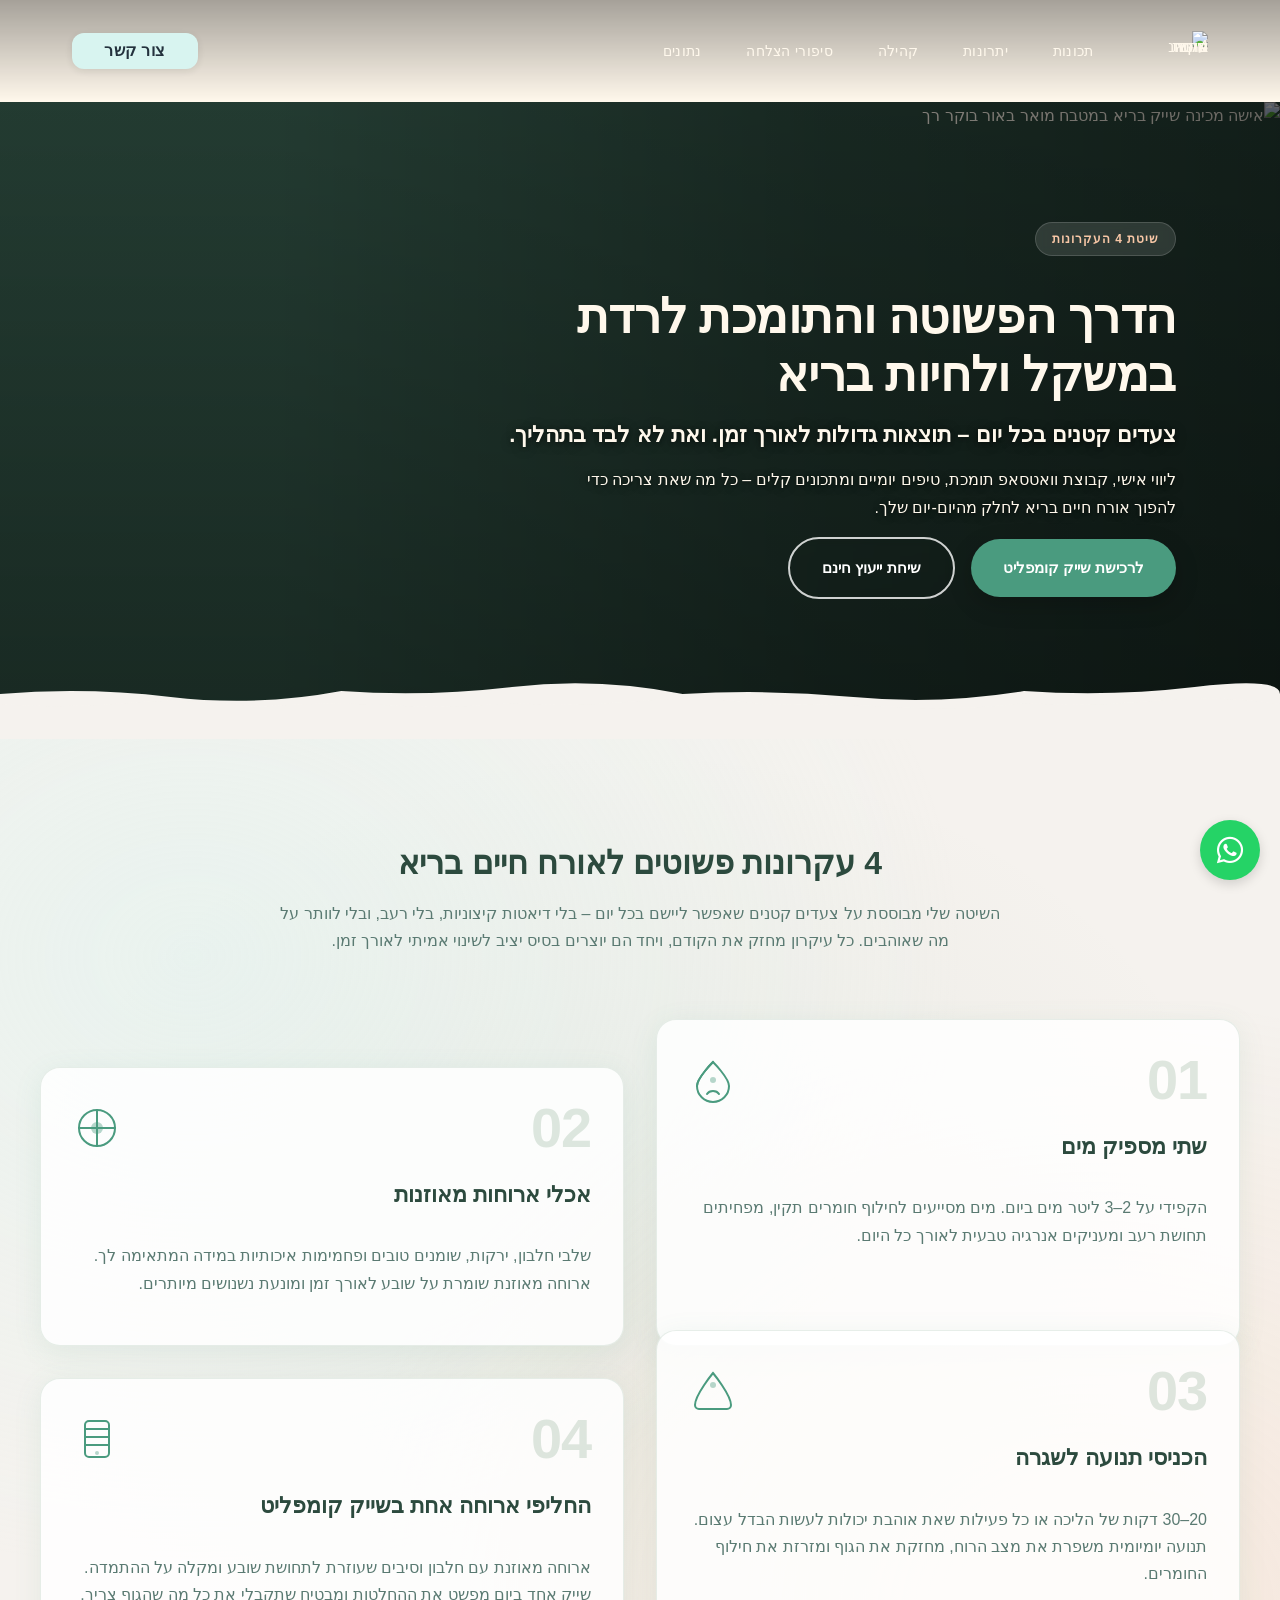
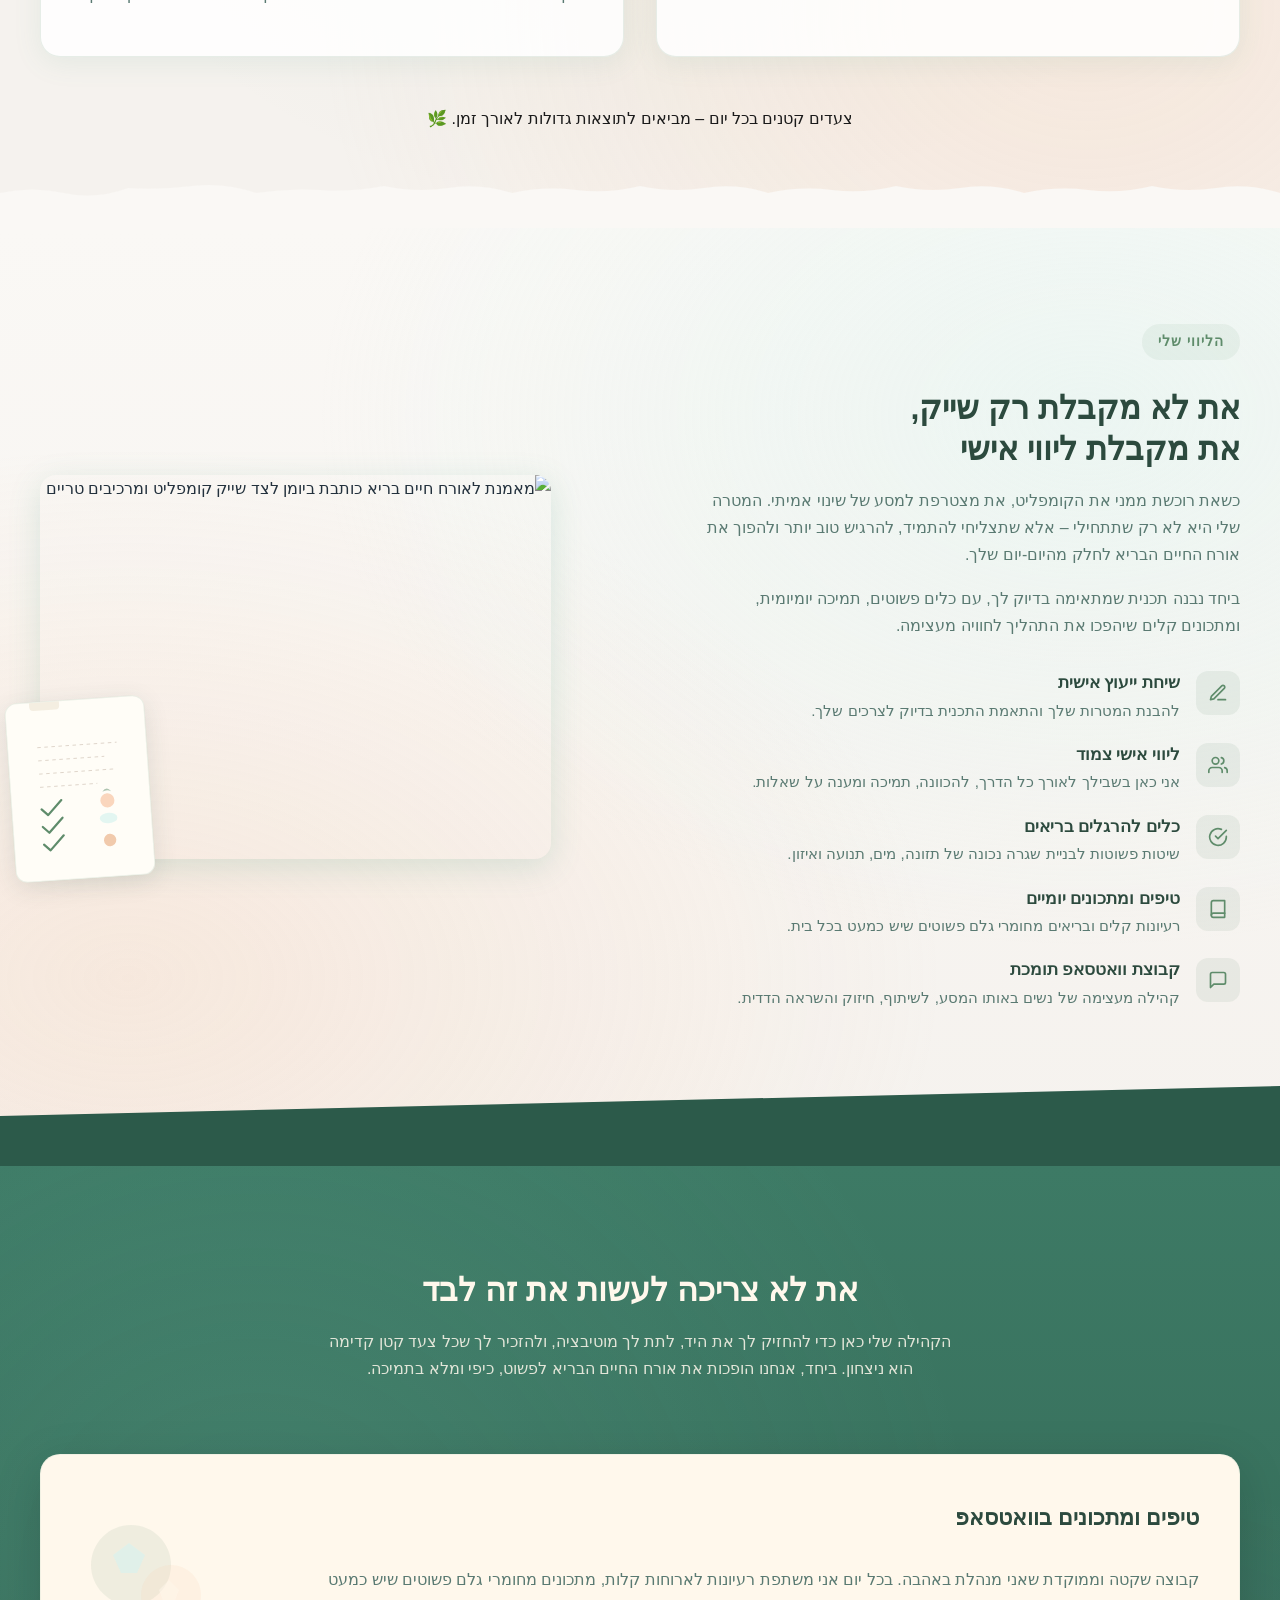
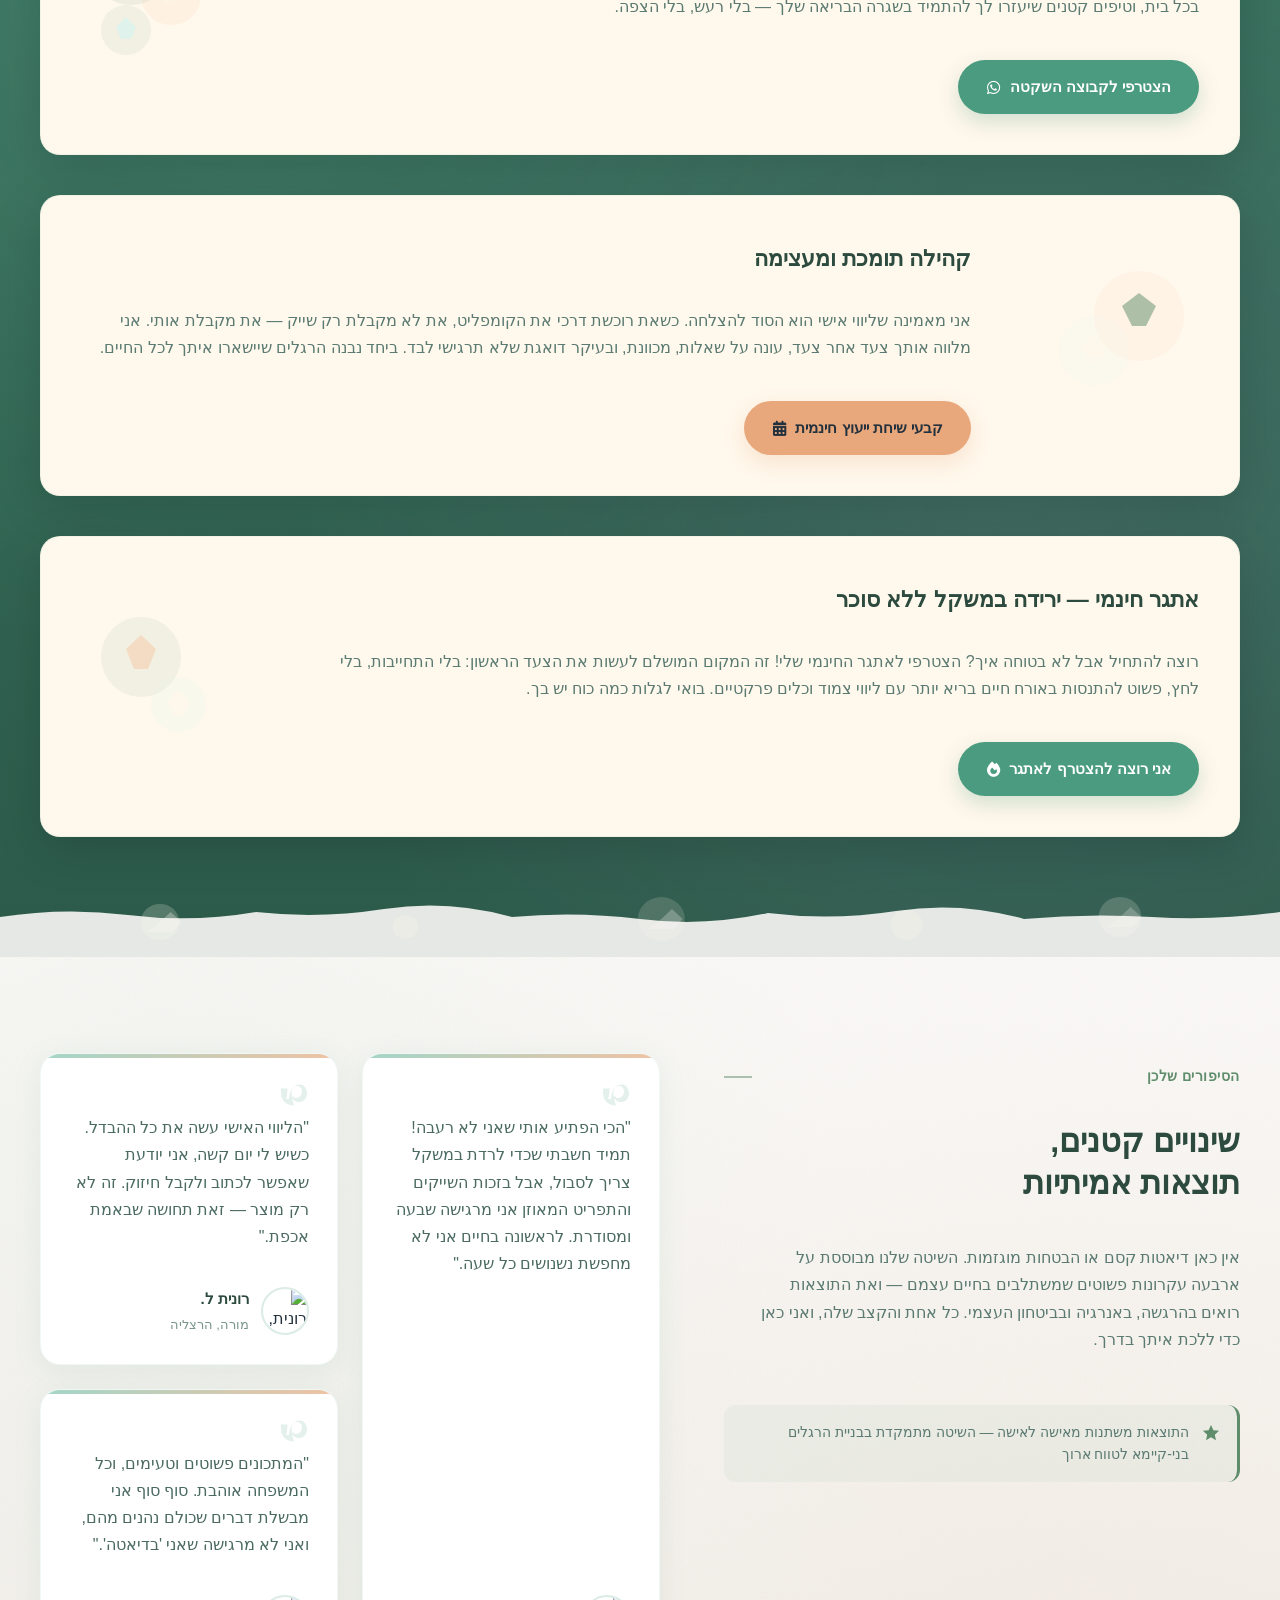
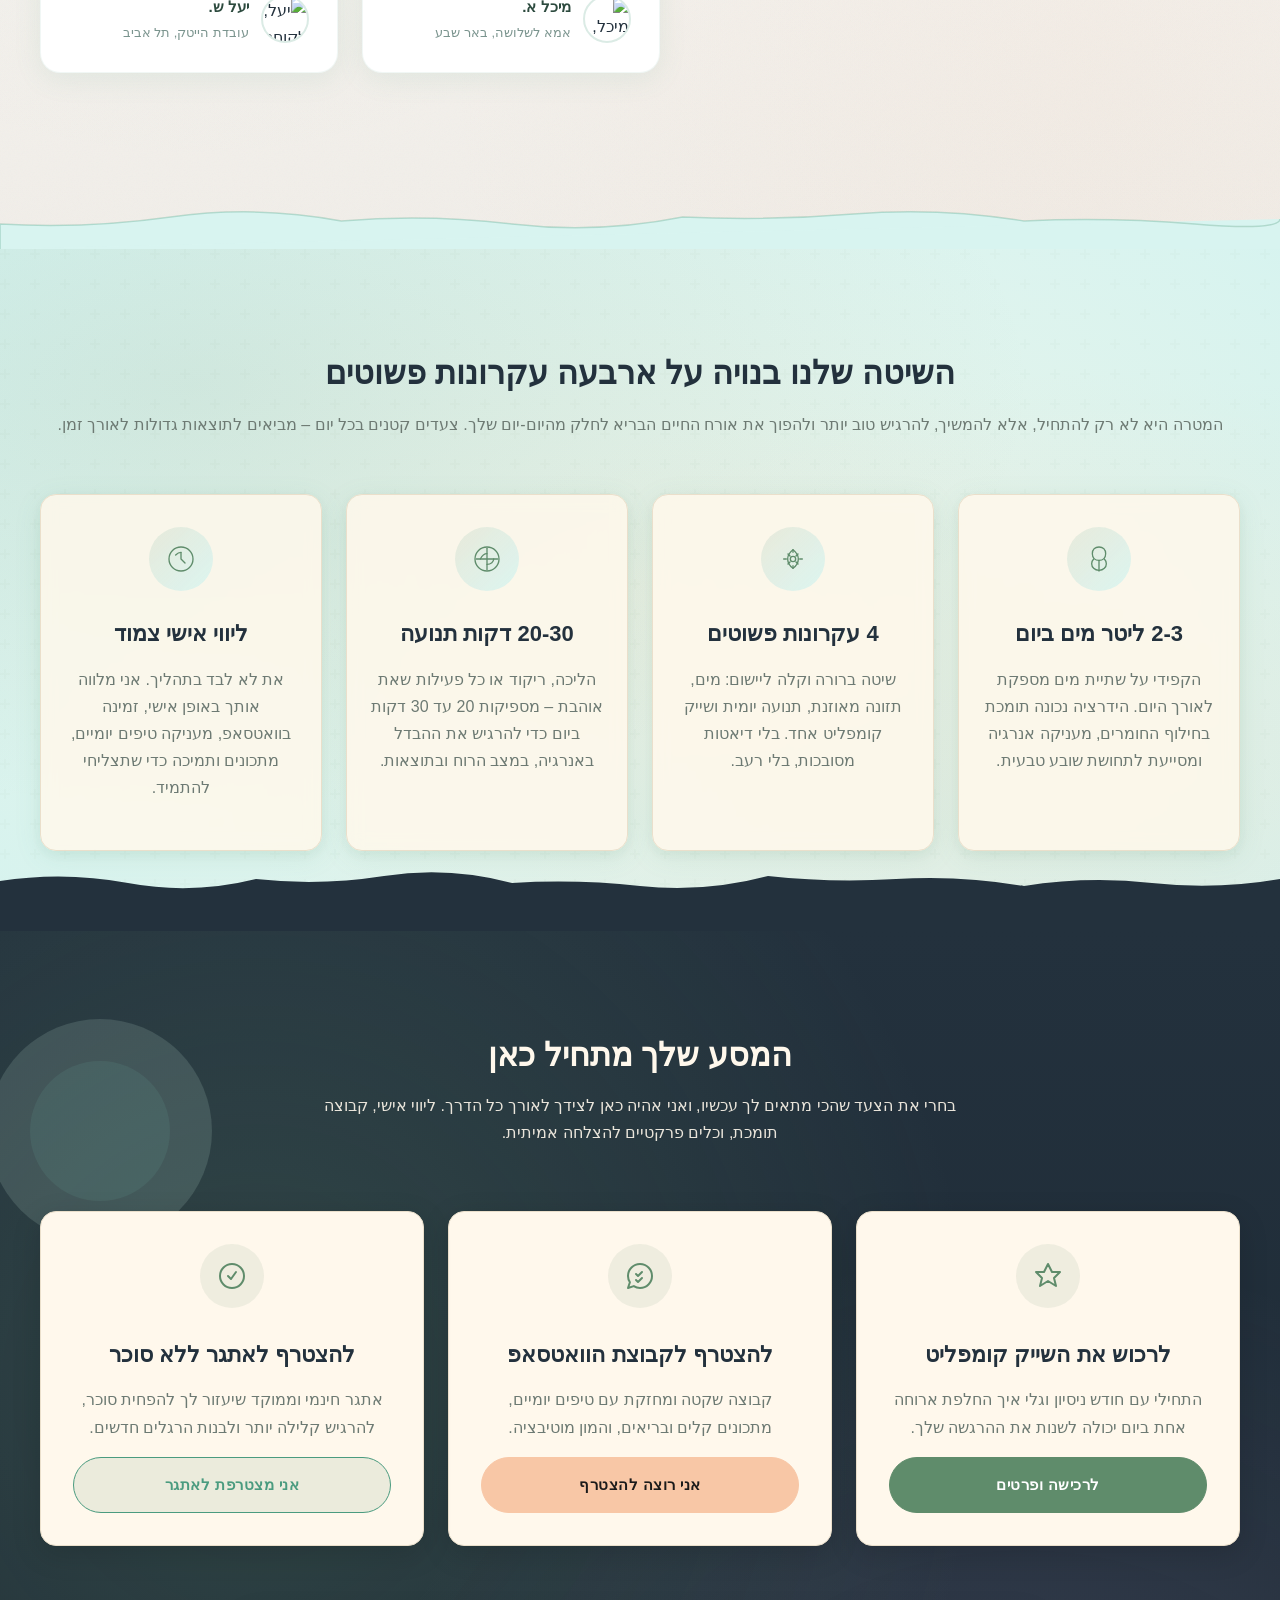
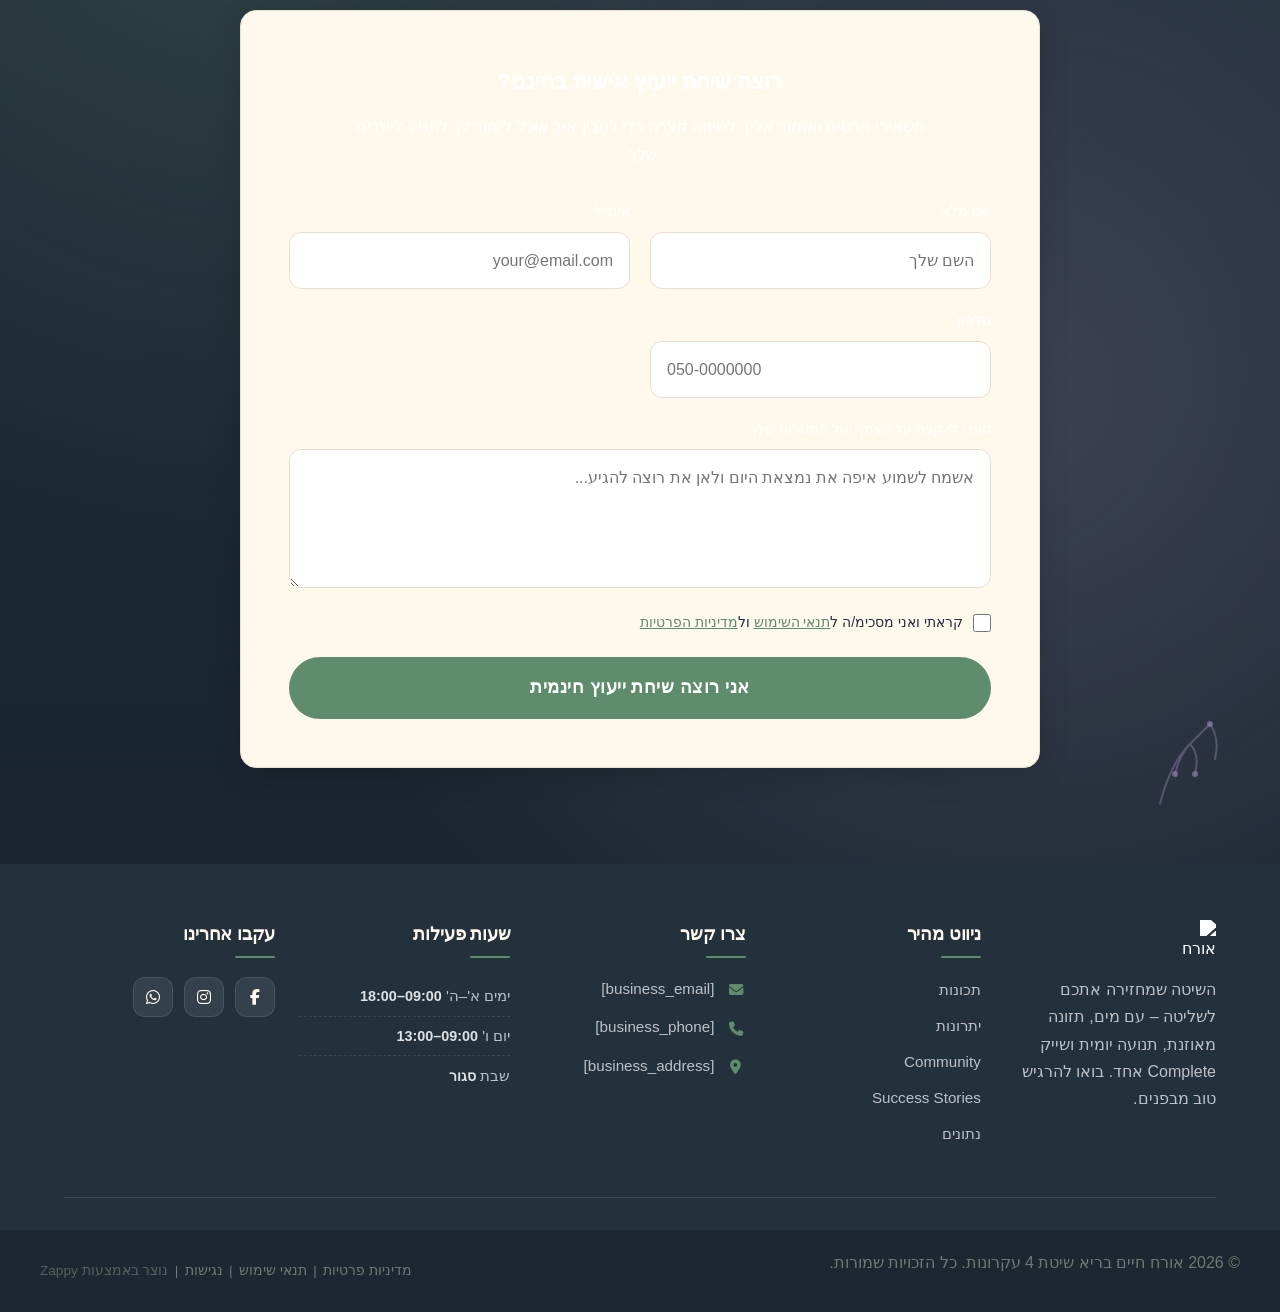
==== index.html @ b40cb04c "Initial website commit" ====
<!DOCTYPE html><html lang="he" dir="rtl"><head>
    <meta charset="UTF-8">
    <meta name="viewport" content="width=device-width, initial-scale=1.0">
    <meta name="robots" content="index, follow">
    <title>השינוי מתחיל בצעד הראשון — אורח חיים בריא שיטת 4 עקרונות</title>
    <meta name="description" content="גלי את שיטת 4 העקרונות לשינוי אורח חיים: מים, תזונה מאוזנת, תנועה ושייק משלים. ליווי אישי, מתכונים וקבוצת תמיכה מחכים לך. הצטרפי עכשיו למסע הבריאותי שלך!">
    <meta name="keywords" content="doral health &amp; wellness, תוכניות בריאות ואיכות חיים, שיטת 4 עקרונות, ליווי אישי לירידה במשקל, בריאות הוליסטית">
    
    <!-- Favicons -->
    <link rel="icon" type="image/x-icon" href="/assets/favicon.ico">
    <link rel="icon" type="image/png" sizes="16x16" href="/assets/favicon-16x16.png">
    <link rel="icon" type="image/png" sizes="32x32" href="/assets/favicon-32x32.png">
    <link rel="icon" type="image/png" sizes="48x48" href="/assets/favicon-48x48.png">
    <link rel="icon" type="image/png" sizes="192x192" href="/assets/favicon-192x192.png">
    <link rel="icon" type="image/png" sizes="512x512" href="/assets/favicon-512x512.png">
    <link rel="apple-touch-icon" href="/assets/apple-touch-icon.png">
    <!-- Zappy Analytics -->
<script>
(function() {
  'use strict';
  
  // Configuration
  var config = {
    websiteId: 'a15ff9d2-df9b-47e9-baea-005cf5d45ec5',
    apiUrl: 'https://api.zappy5.com/api/analytics/track',
    sessionDuration: 30 * 60 * 1000, // 30 minutes
    visitorDuration: 30 * 24 * 60 * 60 * 1000, // 30 days
    trackPageViews: true,
    trackClicks: true,
    trackFormSubmissions: true
  };
  
  // Generate or retrieve persistent visitor ID (30 days)
  function getVisitorId() {
    var visitorKey = 'zappy_visitor_' + config.websiteId;
    var visitor = null;
    
    try {
      visitor = localStorage.getItem(visitorKey);
      if (visitor) {
        var visitorData = JSON.parse(visitor);
        var now = Date.now();
        
        // Check if visitor ID is still valid (30 days)
        if (now - visitorData.created < config.visitorDuration) {
          // Update last seen timestamp
          visitorData.lastSeen = now;
          localStorage.setItem(visitorKey, JSON.stringify(visitorData));
          return visitorData.id;
        }
      }
    } catch (e) {
      console.warn('Zappy Analytics: LocalStorage not available');
    }
    
    // Generate new visitor ID
    var newVisitorId = 'zv_' + Date.now() + '_' + Math.random().toString(36).substr(2, 9);
    
    try {
      localStorage.setItem(visitorKey, JSON.stringify({
        id: newVisitorId,
        created: Date.now(),
        lastSeen: Date.now()
      }));
    } catch (e) {
      // Continue without local storage
    }
    
    return newVisitorId;
  }
  
  // Generate or retrieve session ID (30 minutes)
  function getSessionId() {
    var sessionKey = 'zappy_session_' + config.websiteId;
    var session = null;
    
    try {
      session = sessionStorage.getItem(sessionKey);
      if (session) {
        var sessionData = JSON.parse(session);
        var now = Date.now();
        
        // Check if session is still valid
        if (now - sessionData.timestamp < config.sessionDuration) {
          // Update timestamp
          sessionData.timestamp = now;
          sessionStorage.setItem(sessionKey, JSON.stringify(sessionData));
          return sessionData.id;
        }
      }
    } catch (e) {
      console.warn('Zappy Analytics: SessionStorage not available');
    }
    
    // Generate new session ID
    var newSessionId = 'zs_' + Date.now() + '_' + Math.random().toString(36).substr(2, 9);
    
    try {
      sessionStorage.setItem(sessionKey, JSON.stringify({
        id: newSessionId,
        timestamp: Date.now()
      }));
    } catch (e) {
      // Continue without session storage
    }
    
    return newSessionId;
  }
  
  var visitorId = getVisitorId();
  var sessionId = getSessionId();
  
  // Track an event
  function trackEvent(eventType, data) {
    data = data || {};
    
    var eventData = {
      website_id: config.websiteId,
      event_type: eventType,
      page_path: window.location.pathname,
      referrer: document.referrer || 'direct',
      visitor_id: visitorId,
      session_id: sessionId,
      metadata: data
    };
    
    // Use sendBeacon if available (better for page unload events)
    if (navigator.sendBeacon) {
      var blob = new Blob([JSON.stringify(eventData)], { type: 'application/json' });
      navigator.sendBeacon(config.apiUrl, blob);
    } else {
      // Fallback to fetch
      fetch(config.apiUrl, {
        method: 'POST',
        headers: {
          'Content-Type': 'application/json'
        },
        body: JSON.stringify(eventData),
        keepalive: true
      }).catch(function(error) {
        console.warn('Zappy Analytics: Failed to track event', error);
      });
    }
  }
  
  // Track page view
  if (config.trackPageViews) {
    trackEvent('pageview', {
      title: document.title,
      url: window.location.href
    });
  }
  
  // Track clicks on important elements
  if (config.trackClicks) {
    document.addEventListener('click', function(e) {
      var target = e.target;
      
      // Track button clicks (counted as actions)
      if (target.tagName === 'BUTTON' || target.closest('button')) {
        var button = target.tagName === 'BUTTON' ? target : target.closest('button');
        var clickMeta = {
          element: 'button',
          text: button.textContent.trim().substring(0, 100),
          id: button.id || null,
          class: button.className || null
        };
        
        trackEvent('click', clickMeta);
      }
      
      // Track link clicks (navigation - not counted as actions)
      else if (target.tagName === 'A' || target.closest('a')) {
        var link = target.tagName === 'A' ? target : target.closest('a');
        var navMeta = {
          element: 'link',
          text: link.textContent.trim().substring(0, 100),
          href: link.href,
          external: link.hostname !== window.location.hostname
        };
        
        trackEvent('navigation', navMeta);
      }
    }, true);
  }
  
  
  // Track form submissions
  if (config.trackFormSubmissions) {
    document.addEventListener('submit', function(e) {
      var form = e.target;
      
      trackEvent('form_submit', {
        form_id: form.id || null,
        form_name: form.name || null,
        form_action: form.action || null,
        form_method: form.method || 'GET'
      });
    }, true);
  }
  
  // Track time on page (send on page unload)
  var pageLoadTime = Date.now();
  
  window.addEventListener('beforeunload', function() {
    var timeOnPage = Math.floor((Date.now() - pageLoadTime) / 1000); // in seconds
    
    trackEvent('page_unload', {
      time_on_page: timeOnPage,
      page_path: window.location.pathname
    });
  });
  
  // Expose tracking function globally for custom events
  window.zappyAnalytics = {
    track: trackEvent,
    getVisitorId: function() { return visitorId; },
    getSessionId: function() { return sessionId; }
  };
  
})();
</script>
<!-- End Zappy Analytics -->
<!-- Zappy Marketing Events -->
<script>
(function() {
  'use strict';
  if (window.zappyFireMarketingEvent) return;

  var ECOM_MODE = "";
  var IS_CATALOG = false;
  var IS_FULL = false;

  var ECOM_ALIAS = {
    begin_checkout: 'checkout_started',
    purchase: 'checkout_complete',
    add_to_cart: 'add_to_cart',
    view_product: 'view_product'
  };

  function pagePath() {
    try {
      if (window.ZAPPY_CONFIG && window.ZAPPY_CONFIG.currentPagePath) {
        return window.ZAPPY_CONFIG.currentPagePath;
      }
    } catch (e) {}
    try { return window.location.pathname || '/'; } catch (e2) { return '/'; }
  }

  function normalizeItems(meta) {
    meta = meta || {};
    var raw = meta.items || meta.cartItems || meta.cart_items || meta.lineItems || [];
    if (!Array.isArray(raw)) raw = [];
    var out = [];
    for (var i = 0; i < raw.length; i++) {
      var item = raw[i];
      if (!item || typeof item !== 'object') continue;
      var id = String(item.item_id || item.productId || item.product_id || item.id || '').trim();
      var name = String(item.item_name || item.productName || item.product_name || item.name || '').trim();
      var price = parseFloat(item.price != null ? item.price : (item.unitPrice != null ? item.unitPrice : 0)) || 0;
      var quantity = Math.max(1, parseInt(item.quantity != null ? item.quantity : (item.qty != null ? item.qty : 1), 10) || 1);
      if (!id && !name) continue;
      out.push({ item_id: id || name, item_name: name || id, price: price, quantity: quantity });
    }
    return out;
  }

  function buildGa4Params(eventId, meta) {
    meta = meta || {};
    var items = normalizeItems(meta);
    var value = parseFloat(meta.value != null ? meta.value : (meta.total != null ? meta.total : 0)) || 0;
    var currency = String(meta.currency || 'USD').toUpperCase();

    if (eventId === 'checkout_complete') {
      return {
        transaction_id: String(meta.transaction_id || meta.orderId || meta.order_id || meta.orderNumber || '') || undefined,
        value: value,
        currency: currency,
        items: items
      };
    }
    if (eventId === 'checkout_started') {
      return { value: value, currency: currency, items: items };
    }
    if (eventId === 'add_to_cart') {
      var atcItems = items.length ? items : [{
        item_id: String(meta.productId || meta.product_id || ''),
        item_name: String(meta.productName || meta.product_name || ''),
        price: parseFloat(meta.value != null ? meta.value : (meta.price != null ? meta.price : 0)) || 0,
        quantity: parseInt(meta.quantity != null ? meta.quantity : 1, 10) || 1
      }].filter(function(x) { return x.item_id || x.item_name; });
      return {
        value: value || (atcItems[0] ? atcItems[0].price * atcItems[0].quantity : 0),
        currency: currency,
        items: atcItems
      };
    }
    if (eventId === 'view_product') {
      var vpItems = items.length ? items : [{
        item_id: String(meta.productId || meta.product_id || ''),
        item_name: String(meta.productName || meta.product_name || ''),
        price: parseFloat(meta.price != null ? meta.price : (meta.value != null ? meta.value : 0)) || 0,
        quantity: 1
      }].filter(function(x) { return x.item_id || x.item_name; });
      return {
        currency: currency,
        value: value || (vpItems[0] ? vpItems[0].price : 0),
        items: vpItems
      };
    }
    if (eventId === 'whatsapp_click' || eventId === 'phone_click') {
      return { method: eventId === 'whatsapp_click' ? 'whatsapp' : 'phone', page_path: meta.pagePath || pagePath() };
    }
    if (eventId === 'contact_form_submitted' || eventId === 'product_inquiry') {
      return { page_path: meta.pagePath || pagePath() };
    }
    return meta;
  }

  function buildMetaParams(eventId, meta) {
    meta = meta || {};
    var items = normalizeItems(meta);
    var value = parseFloat(meta.value != null ? meta.value : (meta.total != null ? meta.total : 0)) || 0;
    var currency = String(meta.currency || 'USD').toUpperCase();
    var contentIds = [];
    var numItems = 0;
    for (var i = 0; i < items.length; i++) {
      if (items[i].item_id) contentIds.push(items[i].item_id);
      numItems += items[i].quantity || 1;
    }

    if (eventId === 'checkout_complete') {
      return {
        value: value,
        currency: currency,
        content_ids: contentIds.length ? contentIds : undefined,
        content_type: 'product',
        num_items: numItems || undefined,
        order_id: String(meta.order_id || meta.orderId || meta.transaction_id || meta.orderNumber || '') || undefined
      };
    }
    if (eventId === 'checkout_started') {
      return {
        value: value,
        currency: currency,
        content_ids: contentIds.length ? contentIds : undefined,
        content_type: 'product',
        num_items: numItems || parseInt(meta.itemCount != null ? meta.itemCount : 0, 10) || undefined
      };
    }
    if (eventId === 'add_to_cart') {
      var id = String(meta.productId || meta.product_id || contentIds[0] || '');
      return {
        value: value || (items[0] ? items[0].price * items[0].quantity : 0),
        currency: currency,
        content_ids: id ? [id] : (contentIds.length ? contentIds : undefined),
        content_type: 'product',
        content_name: meta.productName || meta.product_name || (items[0] && items[0].item_name),
        num_items: parseInt(meta.quantity != null ? meta.quantity : (numItems || 1), 10) || 1
      };
    }
    if (eventId === 'view_product') {
      var vid = String(meta.productId || meta.product_id || contentIds[0] || '');
      return {
        value: value || parseFloat(meta.price != null ? meta.price : 0) || 0,
        currency: currency,
        content_ids: vid ? [vid] : (contentIds.length ? contentIds : undefined),
        content_type: 'product',
        content_name: meta.productName || meta.product_name || (items[0] && items[0].item_name)
      };
    }
    if (eventId === 'whatsapp_click' || eventId === 'phone_click') {
      return {
        content_name: eventId === 'whatsapp_click' ? 'WhatsApp' : 'Phone',
        content_category: 'contact'
      };
    }
    if (eventId === 'contact_form_submitted' || eventId === 'product_inquiry') {
      return {
        content_name: eventId === 'product_inquiry' ? 'Product inquiry' : 'Contact form',
        content_category: meta.productName || meta.product_name || undefined
      };
    }
    return meta;
  }

  var PLATFORM = {
    whatsapp_click: { ga4: 'contact', meta: 'Contact', gtm: 'whatsapp_click', ecom: false },
    phone_click: { ga4: 'contact', meta: 'Contact', gtm: 'phone_click', ecom: false },
    contact_form_submitted: { ga4: 'generate_lead', meta: 'Lead', gtm: 'contact_form_submitted', ecom: false },
    checkout_started: { ga4: 'begin_checkout', meta: 'InitiateCheckout', gtm: 'begin_checkout', ecom: true },
    checkout_complete: { ga4: 'purchase', meta: 'Purchase', gtm: 'purchase', ecom: true },
    product_inquiry: { ga4: 'generate_lead', meta: 'Lead', gtm: 'product_inquiry', ecom: false },
    add_to_cart: { ga4: 'add_to_cart', meta: 'AddToCart', gtm: 'add_to_cart', ecom: true },
    view_product: { ga4: 'view_item', meta: 'ViewContent', gtm: 'view_item', ecom: true }
  };

  function purchaseDedupKey(orderId) {
    return 'zappy_purchase_fired_' + String(orderId || '');
  }

  function alreadyFiredPurchase(orderId) {
    if (!orderId) return false;
    try {
      return sessionStorage.getItem(purchaseDedupKey(orderId)) === '1';
    } catch (e) {
      return false;
    }
  }

  function markPurchaseFired(orderId) {
    if (!orderId) return;
    try { sessionStorage.setItem(purchaseDedupKey(orderId), '1'); } catch (e) {}
  }

  /**
   * Fire a marketing event to first-party analytics + GA4/GTM/Meta when present.
   * @param {string} eventName marketing ID or ecommerce alias
   * @param {object} [metadata]
   * @param {{ skipFirstParty?: boolean }} [opts]
   */
  window.zappyFireMarketingEvent = function(eventName, metadata, opts) {
    try {
      opts = opts || {};
      metadata = metadata || {};
      var eventId = ECOM_ALIAS[eventName] || eventName;
      var plat = PLATFORM[eventId];
      if (!plat) return;

      if (!metadata.pagePath && !metadata.page_path) {
        metadata.pagePath = pagePath();
      }

      if (eventId === 'checkout_complete') {
        var oid = String(metadata.orderId || metadata.order_id || metadata.transaction_id || '');
        if (oid && alreadyFiredPurchase(oid)) return;
        if (oid) markPurchaseFired(oid);
      }

      // First-party (skip when already tracked via zappyTrackEcomAnalytics path
      // that opts out, or when caller already recorded under a different name)
      if (!opts.skipFirstParty) {
        try {
          if (window.zappyAnalytics && typeof window.zappyAnalytics.track === 'function') {
            window.zappyAnalytics.track(eventId, metadata);
          }
        } catch (e1) {}
      }

      // GTM / dataLayer — platform-standard ecommerce event names
      try {
        window.dataLayer = window.dataLayer || [];
        if (plat.ecom) {
          var ga4ForGtm = buildGa4Params(eventId, metadata);
          var ecommerce = {};
          if (ga4ForGtm.transaction_id) ecommerce.transaction_id = ga4ForGtm.transaction_id;
          if (ga4ForGtm.value != null) ecommerce.value = ga4ForGtm.value;
          if (ga4ForGtm.currency) ecommerce.currency = ga4ForGtm.currency;
          if (ga4ForGtm.items) ecommerce.items = ga4ForGtm.items;
          window.dataLayer.push({ event: plat.gtm, ecommerce: ecommerce });
          // Secondary Zappy-specific trigger for merchants who want it
          if (eventId === 'checkout_complete' || eventId === 'checkout_started') {
            window.dataLayer.push({ event: eventId, ecommerce: ecommerce });
          }
        } else {
          var dl = { event: plat.gtm };
          for (var k in metadata) {
            if (Object.prototype.hasOwnProperty.call(metadata, k)) dl[k] = metadata[k];
          }
          window.dataLayer.push(dl);
        }
      } catch (e2) {}

      // GA4 gtag
      try {
        if (typeof window.gtag === 'function') {
          window.gtag('event', plat.ga4, buildGa4Params(eventId, metadata));
        }
      } catch (e3) {}

      // Meta Pixel (only when fbq is loaded — consent-gated lazy loader)
      try {
        if (typeof window.fbq === 'function') {
          window.fbq('track', plat.meta, buildMetaParams(eventId, metadata));
        }
      } catch (e4) {}
    } catch (err) {}
  };

  // ---- Click listeners (capture) ----
  var recent = Object.create(null);
  function dedupe(key) {
    var now = Date.now();
    if (recent[key] && now - recent[key] < 800) return true;
    recent[key] = now;
    return false;
  }

  function closest(el, selector) {
    if (!el) return null;
    if (el.closest) return el.closest(selector);
    return null;
  }

  function findAnchor(el) {
    var node = el;
    while (node && node !== document) {
      if (node.tagName === 'A') return node;
      node = node.parentElement;
    }
    return null;
  }

  function isWhatsAppHref(href) {
    if (!href) return false;
    var h = String(href).toLowerCase();
    return h.indexOf('wa.me/') !== -1 ||
      h.indexOf('api.whatsapp.com') !== -1 ||
      h.indexOf('whatsapp.com/send') !== -1 ||
      h.indexOf('whatsapp:') === 0;
  }

  document.addEventListener('click', function(e) {
    try {
      var target = e.target;
      if (!target) return;

      // WhatsApp
      var waFloat = closest(target, '.whatsapp-float, a.whatsapp-float, [data-zappy-whatsapp]');
      var anchor = findAnchor(target);
      var href = (anchor && anchor.href) || '';
      if (waFloat || (anchor && isWhatsAppHref(href))) {
        if (!dedupe('wa:' + href)) {
          var waSource = waFloat ? 'float' : 'link';
          window.zappyFireMarketingEvent('whatsapp_click', {
            source: waSource,
            href: href || null,
            pagePath: pagePath()
          });
        }
        return;
      }

      // Phone
      var phoneBtn = closest(target, '.phone-header-btn, .nav-phone-btn, .call-btn, [data-zappy-phone]');
      var telHref = '';
      if (anchor && anchor.href && String(anchor.href).toLowerCase().indexOf('tel:') === 0) {
        telHref = anchor.href;
      } else if (phoneBtn && phoneBtn.href && String(phoneBtn.href).toLowerCase().indexOf('tel:') === 0) {
        telHref = phoneBtn.href;
      }
      if (phoneBtn || telHref) {
        var phone = '';
        if (telHref) {
          phone = String(telHref).replace(/^tel:/i, '').trim();
        }
        if (!dedupe('tel:' + (phone || (phoneBtn && phoneBtn.id) || 'btn'))) {
          window.zappyFireMarketingEvent('phone_click', {
            source: phoneBtn ? 'button' : 'link',
            phone: phone || null,
            href: telHref || null,
            pagePath: pagePath()
          });
        }
        return;
      }

      // Catalog / product inquiry
      if (IS_CATALOG || IS_FULL) {
        var inq = closest(target, '.card-inquiry-btn, #zappy-pdp-inquiry-btn, a.inquiry-btn');
        if (inq) {
          if (!dedupe('inq:' + (inq.id || inq.className))) {
            var product = window.currentProduct || null;
            var productId = (inq.getAttribute && inq.getAttribute('data-product-id')) ||
              (product && product.id) || null;
            var productName = (inq.getAttribute && inq.getAttribute('data-product-name')) ||
              (product && product.name) || null;
            var channel = 'contact_page';
            var inqHref = (inq.tagName === 'A' && inq.href) ? inq.href : '';
            if (inqHref && String(inqHref).toLowerCase().indexOf('mailto:') === 0) channel = 'mailto';
            window.zappyFireMarketingEvent('product_inquiry', {
              source: inq.id === 'zappy-pdp-inquiry-btn' ? 'pdp' : 'card',
              productId: productId,
              productName: productName,
              channel: channel,
              pagePath: pagePath()
            });
          }
        }
      }
    } catch (err) {}
  }, true);
})();
</script>
    <meta property="og:title" content="השינוי מתחיל בצעד הראשון — אורח חיים בריא שיטת 4 עקרונות">
    <meta property="og:description" content="גלי את שיטת 4 העקרונות לשינוי אורח חיים: מים, תזונה מאוזנת, תנועה ושייק משלים. ליווי אישי, מתכונים וקבוצת תמיכה מחכים לך. הצטרפי עכשיו למסע הבריאותי שלך!">
    <meta name="twitter:card" content="summary_large_image">
    <meta name="twitter:title" content="השינוי מתחיל בצעד הראשון — אורח חיים בריא שיטת 4 עקרונות">
    <meta name="twitter:description" content="גלי את שיטת 4 העקרונות לשינוי אורח חיים: מים, תזונה מאוזנת, תנועה ושייק משלים. ליווי אישי, מתכונים וקבוצת תמיכה מחכים לך. הצטרפי עכשיו למסע הבריאותי שלך!">
    <meta property="og:type" content="website">
  <meta property="og:locale" content="he_IL">
  
  
  
  
  
  <style>
    .skip-link { position: absolute; top: 0; left: 0; transform: translateY(-200%); padding: 12px 18px; background: var(--bg-dark, #1a1a1a); color: var(--text-light, #fff); font-weight: 600; border-radius: 0 0 8px 0; z-index: 10000; }
    .skip-link:focus { transform: none; outline: 2px solid var(--ring, #fff); outline-offset: 2px; }
    :focus-visible { outline: 2px solid var(--ring, currentColor); outline-offset: 3px; }
  </style>


  
    <!-- Favicons -->
    <link rel="icon" type="image/x-icon" href="/assets/favicon.ico">
    <link rel="icon" type="image/png" sizes="16x16" href="/assets/favicon-16x16.png">
    <link rel="icon" type="image/png" sizes="32x32" href="/assets/favicon-32x32.png">
    <link rel="icon" type="image/png" sizes="48x48" href="/assets/favicon-48x48.png">
    <link rel="icon" type="image/png" sizes="192x192" href="/assets/favicon-192x192.png">
    <link rel="icon" type="image/png" sizes="512x512" href="/assets/favicon-512x512.png">
    <link rel="apple-touch-icon" href="/assets/apple-touch-icon.png">
    <!-- Cookie Consent -->
    <link rel="stylesheet" href="https://cdn.jsdelivr.net/npm/vanilla-cookieconsent@3/dist/cookieconsent.css">
    <!-- Mickidum Accessibility Toolbar lazy-loaded by runtime -->
    <style id="zappy-critical-above-fold-css">
html{box-sizing:border-box;-webkit-text-size-adjust:100%}*,*::before,*::after{box-sizing:inherit}body{margin:0;min-width:320px;overflow-x:clip}img,svg,video{max-width:100%;height:auto}main{display:block}.container{width:min(100% - 32px,1200px);margin-inline:auto}.navbar,nav.navbar,header .navbar,header[role="banner"]{position:relative;z-index:1000;width:100%}.nav-container,.navbar .container{display:flex;align-items:center;justify-content:space-between;min-height:64px}.logo,.logo-link img{display:block;width:35px;height:35px;object-fit:contain}.nav-menu,#navMenu{list-style:none;margin:0;padding:0}.navbar a,.nav-menu a,#navMenu a,.navbar .nav-links a{color:inherit;text-decoration:none}.navbar .sub-menu,.nav-menu .sub-menu,#navMenu .sub-menu{display:none}.fa,.fas,.far,.fab,.fa-solid,.fa-regular,.fa-brands{display:inline-block;min-width:1em;text-align:center}html:not(#zappy-noop)[data-zappy-site-type="ecommerce"] .phone-header-btn,html:not(#zappy-noop) .navbar:has(.nav-ecommerce-icons)>.phone-header-btn{display:none!important;visibility:hidden!important;width:0!important;height:0!important;pointer-events:none!important}.zappy-preview-empty-store-cta{display:none!important;visibility:hidden!important;height:0!important;max-height:0!important;overflow:hidden!important;margin:0!important;padding:0!important;border:0!important;box-shadow:none!important}.zappy-catalog-menu{background:var(--surface-color,var(--surface,linear-gradient(135deg,#f8f9fa 0%,#fff 100%)));border-bottom:1px solid var(--border-color,#e5e7eb);padding:0;position:sticky;top:0;z-index:90}.zappy-catalog-menu[dir=rtl],.zappy-catalog-menu.rtl{direction:rtl}.zappy-catalog-menu[dir=ltr],.zappy-catalog-menu.ltr{direction:ltr}.catalog-menu-container{max-width:1440px;margin:0 auto;display:flex;align-items:center;gap:8px;padding:10px 24px;overflow:visible}.catalog-menu-categories,.catalog-menu-list{display:flex;align-items:center;gap:4px;flex-wrap:wrap;margin:0;padding:0;list-style:none}.catalog-menu-item{display:inline-flex;align-items:center;padding:8px 16px;font-size:14px;font-weight:500;color:var(--text-color,var(--text,#374151));text-decoration:none;border-radius:20px;white-space:nowrap}.catalog-menu-all{background:var(--primary-color,var(--primary,#111));color:var(--text-light,#fff)!important}.catalog-menu-parent{position:relative;display:inline-flex;align-items:center}.catalog-menu-trigger{display:inline-flex;align-items:center;gap:6px}.catalog-menu-chevron{flex-shrink:0}.catalog-menu-parent>.sub-menu{display:none!important;visibility:hidden!important;opacity:0!important;pointer-events:none!important}.hero-section,.index-hero-section,section[class*="hero"]{position:relative;overflow:hidden;min-height:560px}.hero-bg-wrapper,.hero-bg-image,section[class*="hero"] [class*="hero-bg"]{position:absolute;inset:0;width:100%;height:100%}.hero-bg-wrapper img,.hero-bg-image img,section[class*="hero"] [data-hero-bg],section[class*="hero"] img[data-hero-background="true"]{width:100%!important;height:100%!important;object-fit:cover!important;display:block}.hero-content,section[class*="hero"] .container{position:relative;z-index:2}@media(max-width:768px){:root{--header-height:72px;--total-header-height:72px;--zappy-mobile-menu-top:72px}html[data-zappy-site-type="ecommerce"] body{padding-top:var(--total-header-height,72px)}html[data-zappy-site-type="ecommerce"] body>nav.navbar,html[data-zappy-site-type="ecommerce"] body>.navbar:not(.zappy-catalog-menu){position:fixed!important;top:0;left:0;right:0;z-index:100000;width:100%;margin-bottom:0}.zappy-catalog-menu{position:fixed;top:var(--header-height,72px);left:0;right:0;z-index:99999}.nav-container,.navbar .container{min-height:60px}.nav-menu,#navMenu{max-width:100vw;overflow-x:hidden}.hero-section,.index-hero-section,section[class*="hero"]{min-height:100svh}.hero-bg-wrapper,.hero-bg-image,.hero-scrim{min-height:100svh}}


/* ZAPPY_ANNOUNCEMENT_HEADER_OFFSET_CSS_V3 */
:root {
  --zappy-header-stack-height: calc(var(--zappy-announcement-height, 40px) + var(--header-height, 72px));
}
body:has(.zappy-announcement-bar) nav.navbar:not(.zappy-catalog-menu),
body:has(.zappy-announcement-bar) header.navbar,
body:has(.zappy-announcement-bar) .navbar:not(.zappy-catalog-menu):not(.mobile-search-panel) {
  top: var(--zappy-announcement-height, 40px) !important;
}
/* First-paint: pull fullscreen heroes behind the fixed announcement+nav so a
   transparent --nav-bg does not flash the cream body strip (live FOUC that
   preview never showed because preview injects the same underlap eagerly). */
body:has(.zappy-announcement-bar) section[data-hero-type^="fullscreen"],
body:has(.zappy-announcement-bar) .index-hero-section,
body:has(.zappy-announcement-bar) main > section[class*="hero"]:first-of-type {
  margin-top: calc(-1 * var(--zappy-header-stack-height)) !important;
  padding-top: calc(var(--zappy-header-stack-height)) !important;
}



/* ZAPPY_CONTENT_ALIGNMENT_FIRST_PAINT_CSS_V1 */
[data-zappy-content-align] {
  display: flex !important;
  flex-direction: column !important;
}
[data-zappy-content-align^="top-"] { justify-content: flex-start !important; }
[data-zappy-content-align^="upper-"],
[data-zappy-content-align^="center-"],
[data-zappy-content-align^="lower-"] { justify-content: center !important; }
[data-zappy-content-align^="bottom-"] { justify-content: flex-end !important; }
[data-zappy-content-align$="-left"],
[data-zappy-content-align$="-mid-left"] {
  align-items: flex-start !important;
  text-align: start !important;
}
[data-zappy-content-align$="-center"] {
  align-items: center !important;
  text-align: center !important;
}
[data-zappy-content-align$="-right"],
[data-zappy-content-align$="-mid-right"] {
  align-items: flex-end !important;
  text-align: end !important;
}
[data-zappy-content-align] [data-zappy-align-target] {
  margin-left: auto;
  margin-right: auto;
}
[data-zappy-content-align$="-center"] [data-zappy-align-target],
[data-zappy-content-align$="-center"] [data-zappy-align-target] > * {
  text-align: center !important;
}

</style>
    <link rel="stylesheet" href="/styles.css">
    <script>window.ZAPPY_WEBSITE_ID = "a15ff9d2-df9b-47e9-baea-005cf5d45ec5"; window.ZAPPY_API_BASE = "https://api.zappy5.com";</script>
    <link rel="preload" as="image" href="/assets/site-image-index-hero-image-1.webp" fetchpriority="high">

    <style id="zappy-dropdown-submenu-styles">
      /* ========== DESKTOP DROPDOWN SUBMENU STYLES ========== */
      /* Base styles for dropdown submenus - parent must be positioned */
      .nav-menu li:has(.sub-menu), nav li:has(.sub-menu), .navbar li:has(.sub-menu), #navMenu li:has(.sub-menu) { position: relative; }
      /* Submenu base - hidden by default */
      .nav-menu .sub-menu, nav .sub-menu, .navbar .sub-menu, #navMenu .sub-menu { display: block !important; position: absolute !important; top: 100%; left: 0; min-width: 220px; border-radius: 8px; box-shadow: 0 8px 25px rgba(0,0,0,0.15); padding: 8px 0; opacity: 0; visibility: hidden; transform: translateY(10px); transition: all 0.3s ease; z-index: 1000; list-style: none; pointer-events: none; }
      /* CRITICAL: Desktop hover styles to show dropdown */
      .nav-menu li:hover > .sub-menu, nav li:hover > .sub-menu, .navbar li:hover > .sub-menu, #navMenu li:hover > .sub-menu { opacity: 1 !important; visibility: visible !important; transform: translateY(0) !important; pointer-events: auto !important; }
      /* Submenu item styling */
      .sub-menu li { list-style: none; margin: 0; padding: 0; }
      .sub-menu a { display: block !important; padding: 10px 16px !important; color: var(--text-dark, #333) !important; font-weight: 500; text-decoration: none; white-space: nowrap; transition: background-color 0.2s; }
      .sub-menu .zappy-nav-child > a { padding-left: 28px !important; font-size: 0.9em !important; opacity: 0.85 !important; }
      [dir="rtl"] .sub-menu .zappy-nav-child > a, html[lang="he"] .sub-menu .zappy-nav-child > a, html[lang="ar"] .sub-menu .zappy-nav-child > a { padding-left: 10px !important; padding-right: 28px !important; }
      .sub-menu .zappy-nav-parent > a { font-weight: 600 !important; }
      .sub-menu a:hover { background-color: #f5f5f5; }
      /* RTL (Hebrew/Arabic) dropdown positioning */
      [dir="rtl"] .nav-menu .sub-menu, [dir="rtl"] nav .sub-menu, [dir="rtl"] .navbar .sub-menu, html[lang="he"] .nav-menu .sub-menu, html[lang="he"] nav .sub-menu, html[lang="he"] .navbar .sub-menu, html[lang="ar"] .nav-menu .sub-menu, html[lang="ar"] nav .sub-menu, html[lang="ar"] .navbar .sub-menu { left: auto !important; right: 0 !important; }
      /* Hide empty dropdown menus (exclude catalog sub-menus that use <a> children instead of <li>) */
      .sub-menu:empty, .sub-menu:not(:has(li:not(.zappy-hidden-menu-item))):not(:has(> a)), .sub-menu:not(:has(li)):not(:has(> a)) { display: none !important; opacity: 0 !important; visibility: hidden !important; pointer-events: none !important; }
      /* Desktop: show submenu on Menu Group hover */
      li:has(.menu-group-title):hover > .sub-menu { opacity: 1 !important; visibility: visible !important; transform: translateY(0) !important; pointer-events: auto !important; }
      /* Menu Group title styling */
      .nav-menu > li > .menu-group-title, #navMenu > li > .menu-group-title { display: inline-block; padding: 0.5rem 1rem; cursor: default; user-select: none; }
      
      /* ========== MOBILE SUBMENU STYLES ========== */
      @media (max-width: 768px) {
        .nav-menu .sub-menu, nav .sub-menu, .navbar .sub-menu, #navMenu .sub-menu { position: static !important; transform: none !important; box-shadow: none !important; background: transparent !important; max-height: 0; overflow: hidden; opacity: 0; visibility: hidden; transition: max-height 0.3s ease, opacity 0.3s ease; padding: 0 !important; border-radius: 0 !important; }
        .navbar .sub-menu.mobile-expanded, .nav-menu .sub-menu.mobile-expanded, #navMenu .sub-menu.mobile-expanded { max-height: none !important; overflow-y: visible !important; opacity: 1 !important; visibility: visible !important; padding: 8px 0 8px 16px !important; }
        [dir="rtl"] .sub-menu.mobile-expanded, html[lang="he"] .sub-menu.mobile-expanded { padding: 8px 16px 8px 0 !important; }
        /* Disable hover behavior on mobile */
        .nav-menu li:hover > .sub-menu, nav li:hover > .sub-menu, .navbar li:hover > .sub-menu, #navMenu li:hover > .sub-menu { opacity: 0; visibility: hidden; pointer-events: none; }
        .nav-menu li > .sub-menu.mobile-expanded, nav li > .sub-menu.mobile-expanded, .navbar li > .sub-menu.mobile-expanded, #navMenu li > .sub-menu.mobile-expanded { opacity: 1 !important; visibility: visible !important; pointer-events: auto !important; }
        .nav-menu li:has(.sub-menu), nav li:has(.sub-menu), .navbar li:has(.sub-menu), #navMenu li:has(.sub-menu) { display: flex !important; flex-wrap: wrap !important; align-items: center !important; position: relative !important; min-height: 44px !important; }
        .nav-menu li:has(.sub-menu) > a, nav li:has(.sub-menu) > a, .navbar li:has(.sub-menu) > a, #navMenu li:has(.sub-menu) > a { flex: 1 !important; min-width: 0 !important; }
        .nav-menu li:has(.sub-menu) > .menu-group-title, nav li:has(.sub-menu) > .menu-group-title, .navbar li:has(.sub-menu) > .menu-group-title, #navMenu li:has(.sub-menu) > .menu-group-title { flex: 1 !important; min-width: 0 !important; padding: 0 !important; line-height: inherit !important; }
        .nav-menu li:has(.sub-menu) > .sub-menu, nav li:has(.sub-menu) > .sub-menu, .navbar li:has(.sub-menu) > .sub-menu, #navMenu li:has(.sub-menu) > .sub-menu { flex-basis: 100% !important; width: 100% !important; }
        .nav-menu li:has(.sub-menu) > a [class*="chevron"], .nav-menu li:has(.sub-menu) > a [class*="arrow"], .nav-menu li:has(.sub-menu) > a .fa-chevron-down, .nav-menu li:has(.sub-menu) > a .fa-angle-down, nav li:has(.sub-menu) > a [class*="chevron"], nav li:has(.sub-menu) > a [class*="arrow"], #navMenu li:has(.sub-menu) > a [class*="chevron"], #navMenu li:has(.sub-menu) > a [class*="arrow"] { display: none !important; visibility: hidden !important; }
        .mobile-submenu-toggle { display: flex !important; align-items: center !important; justify-content: center !important; width: 44px !important; height: auto !important; background: transparent !important; border: none !important; cursor: pointer !important; color: var(--text-light) !important; position: static !important; flex-shrink: 0 !important; align-self: stretch !important; z-index: 2 !important; padding: 0 !important; margin: 0 !important; }
        .mobile-submenu-toggle::after { content: '' !important; width: 0 !important; height: 0 !important; border-left: 6px solid transparent !important; border-right: 6px solid transparent !important; border-top: 7px solid currentColor !important; transition: transform 0.3s ease !important; }
        .mobile-submenu-toggle.expanded::after { transform: rotate(180deg) !important; }
        .sub-menu a { padding: 10px 0 !important; display: block !important; color: var(--text-light) !important; white-space: normal !important; }
        .sub-menu .zappy-nav-child > a { padding-left: 28px !important; font-size: 0.9em !important; opacity: 0.85 !important; }
        [dir="rtl"] .sub-menu .zappy-nav-child > a, html[lang="he"] .sub-menu .zappy-nav-child > a, html[lang="ar"] .sub-menu .zappy-nav-child > a { padding-left: 0 !important; padding-right: 28px !important; }
        .sub-menu .zappy-nav-parent > a { font-weight: 600 !important; }
        .nav-menu.active, #navMenu.active { max-width: 100vw !important; overflow-x: hidden !important; box-sizing: border-box !important; }
        .navbar .sub-menu li a, nav.navbar .sub-menu li a, .zappy-products-dropdown .sub-menu a { color: var(--text-light) !important; }
      }
      @media (min-width: 769px) { .mobile-submenu-toggle { display: none !important; } }
    </style>

    <style id="zappy-widget-visibility">
      html[dir="rtl"] .whatsapp-float { right: 20px !important; left: auto !important; }
      html[dir="ltr"] .whatsapp-float, html:not([dir]) .whatsapp-float { left: 20px !important; right: auto !important; }
      html[dir="rtl"] #mic-access-tool-general-button, html[dir="rtl"] .mic-access-tool-general-button,
      html[dir="rtl"] #mic-init-access-tool .mic-access-tool-general-button,
      html[dir="rtl"] #mic-init-access-tool #mic-access-tool-general-button,
      html[dir="rtl"] ._access-icon { left: 20px !important; right: auto !important; }
      html[dir="ltr"] #mic-access-tool-general-button, html[dir="ltr"] .mic-access-tool-general-button,
      html[dir="ltr"] #mic-init-access-tool .mic-access-tool-general-button,
      html[dir="ltr"] #mic-init-access-tool #mic-access-tool-general-button,
      html[dir="ltr"] ._access-icon,
      html:not([dir]) #mic-access-tool-general-button, html:not([dir]) .mic-access-tool-general-button,
      html:not([dir]) #mic-init-access-tool .mic-access-tool-general-button,
      html:not([dir]) #mic-init-access-tool #mic-access-tool-general-button,
      html:not([dir]) ._access-icon { right: 20px !important; left: auto !important; }
      @media (max-width: 768px) { .whatsapp-float { display: flex !important; } }
      @media (min-width: 769px) { .whatsapp-float { display: flex !important; } }
      @media (max-width: 768px) {
        #mic-access-tool-general-button, .mic-access-tool-general-button,
        #mic-init-access-tool .mic-access-tool-general-button, #mic-init-access-tool #mic-access-tool-general-button,
        ._access-icon { display: flex !important; visibility: visible !important; opacity: 1 !important; pointer-events: auto !important; }
        #mic-access-tool-box.opened-mic-access-tool, .mic-access-tool-box.opened-mic-access-tool,
        #mic-init-access-tool #mic-access-tool-box.opened-mic-access-tool {
          visibility: visible !important; opacity: 1 !important; pointer-events: auto !important;
        }
      }
      @media (min-width: 769px) {
        #mic-access-tool-general-button, .mic-access-tool-general-button,
        #mic-init-access-tool .mic-access-tool-general-button, #mic-init-access-tool #mic-access-tool-general-button,
        ._access-icon { display: flex !important; visibility: visible !important; opacity: 1 !important; pointer-events: auto !important; }
        #mic-access-tool-box.opened-mic-access-tool, .mic-access-tool-box.opened-mic-access-tool,
        #mic-init-access-tool #mic-access-tool-box.opened-mic-access-tool {
          visibility: visible !important; opacity: 1 !important; pointer-events: auto !important;
        }
      }
    </style>
</head>
<body>
<a class="skip-link" href="#main">דלג לתוכן הראשי</a>
  <nav class="navbar" dir="rtl">
  <!-- Mobile buttons: MUST be direct children of .navbar (outside nav-container) -->
  <button class="mobile-toggle" id="mobileToggle" aria-label="Menu">
    <svg style="display:block !important" class="hamburger-icon" width="24" height="24" viewBox="0 0 24 24" fill="none">
      <path d="M3 12h18M3 6h18M3 18h18" stroke="currentColor" stroke-width="2" stroke-linecap="round"></path>
    </svg>
    <svg class="close-icon" width="24" height="24" viewBox="0 0 24 24" fill="none" style="display:none !important">
      <path d="M18 6L6 18M6 6l12 12" stroke="currentColor" stroke-width="2" stroke-linecap="round"></path>
    </svg>
  </button>
  
  <button class="phone-header-btn" data-phone="[business_phone]" aria-label="Call">
    <svg width="20" height="20" viewBox="0 0 24 24" fill="currentColor">
      <path d="M22 16.92v3a2 2 0 0 1-2.18 2 19.79 19.79 0 0 1-8.63-3.07 19.5 19.5 0 0 1-6-6 19.79 19.79 0 0 1-3.07-8.67A2 2 0 0 1 4.11 2h3a2 2 0 0 1 2 1.72 12.84 12.84 0 0 0 .7 2.81 2 2 0 0 1-.45 2.11L8.09 9.91a16 16 0 0 0 6 6l1.27-1.27a2 2 0 0 1 2.11-.45 12.84 12.84 0 0 0 2.81.7A2 2 0 0 1 22 16.92z"></path>
    </svg>
  </button>

  <!-- nav-container: REQUIRED wrapper for layout elements (brand, menu, CTA) -->
  <div class="nav-container">
    <div class="nav-right-group"><div class="nav-brand">
      <a href="/" class="logo-link"><img class="logo" src="/assets/site-image-image-1.webp" alt="אורח חיים בריא שיטת 4 עקרונות" decoding="async" width="35" height="35"></a>
    </div><ul class="nav-menu" id="navMenu"><li><a href="#features">תכונות</a></li><li><a href="#benefits">יתרונות</a></li><li><a href="#community">קהילה</a></li><li><a href="#success-stories">סיפורי הצלחה</a></li><li><a href="#stats">נתונים</a></li><li class="mobile-contact-link nav-cta-mobile-item"><a href="#cta" class="nav-cta-btn">צור קשר</a></li></ul></div>
    
    
    
    <div class="nav-cta-container">
      <a href="#cta" class="nav-cta-btn">צור קשר</a>
    </div>
  </div>
</nav>
<script>

// Navbar Mobile Menu Toggle and Contrast Fix
(function() {
  // Use 'load' event instead of 'DOMContentLoaded' to ensure we run AFTER all other scripts
  window.addEventListener('load', function() {
    
    // FIX MOBILE BUTTON CONTRAST
    // Detect navbar background color and apply contrasting color to mobile buttons
    const navbar = document.querySelector('.navbar, nav, header');
    if (!navbar) {
      console.log('[Navbar] Navbar element not found');
      return;
    }
    
    // DECLARE VARIABLES EARLY to avoid Temporal Dead Zone errors
    // These are used in multiple places below
    let mobileToggle = document.getElementById('mobileToggle') ||
                       document.querySelector('.mobile-toggle') ||
                       document.querySelector('.hamburger') ||
                       document.querySelector('.hamburger-menu') ||
                       document.querySelector('.menu-toggle') ||
                       document.querySelector('.burger-menu') ||
                       document.querySelector('[aria-label="Menu"]') ||
                       document.querySelector('[aria-label="תפריט"]');
    
    const phoneBtn = document.querySelector('.phone-header-btn');
    
    const computedStyle = window.getComputedStyle(navbar);
    let bgColor = computedStyle.backgroundColor;
    
    console.log('[Navbar] Initial navbar background:', bgColor);
    
    // Check if background is transparent or rgba with 0 alpha
    const isTransparent = bgColor === 'transparent' || 
                         bgColor === 'rgba(0, 0, 0, 0)' ||
                         (bgColor.startsWith('rgba') && bgColor.includes(', 0)'));
    
    if (isTransparent) {
      // Check for background-image or gradient
      const bgImage = computedStyle.backgroundImage;
      if (bgImage && bgImage !== 'none') {
        console.log('[Navbar] Navbar has background image/gradient, using dark text');
        bgColor = 'rgb(240, 240, 240)'; // Assume light background
      } else {
        // Transparent navbar - check body background
        const bodyBg = window.getComputedStyle(document.body).backgroundColor;
        console.log('[Navbar] Navbar transparent, using body background:', bodyBg);
        bgColor = bodyBg;
      }
    }
    
    // Calculate luminance to determine if background is light or dark
    const rgb = bgColor.match(/\d+/g);
    if (rgb && rgb.length >= 3) {
      const r = parseInt(rgb[0]);
      const g = parseInt(rgb[1]);
      const b = parseInt(rgb[2]);
      const luminance = (0.299 * r + 0.587 * g + 0.114 * b) / 255;
      
      // Mobile button colors are set by Claude's AI-generated CSS (same as .nav-menu a)
      // No dynamic color overrides needed - colors come from the generated navbar CSS
      console.log('[Navbar] Mobile button colors preserved from Claude CSS (luminance:', luminance.toFixed(2) + ')');
      
      // FIX ICON SIZES - Ensure SVGs are properly sized and visible
      // INJECT CRITICAL CSS TO OVERRIDE ANY CONFLICTING RULES
      const criticalCSS = document.createElement('style');
      criticalCSS.id = 'zappy-mobile-nav-fix';
      const htmlLang = document.documentElement.lang || 'en';
      const htmlDir = document.documentElement.dir || 'ltr';
      // Check both dir attribute AND lang for RTL detection
      // dir="rtl" is the most reliable indicator
      const isRTL = htmlDir === 'rtl' || htmlLang === 'he' || htmlLang === 'ar';
      
      criticalCSS.textContent = `
        /* Hide mobile buttons on desktop, show only on mobile */
        @media (min-width: 769px) {
          .mobile-toggle,
          .phone-header-btn {
            display: none !important;
          }
        }
        
        /* Show and position mobile buttons correctly on mobile */
        @media (max-width: 768px) {
          .navbar,
          nav.navbar {
            min-height: 70px !important;
          }

          .mobile-toggle,
          .phone-header-btn {
            position: absolute !important;
            top: 0 !important;
            bottom: 0 !important;
            margin-top: auto !important;
            margin-bottom: auto !important;
            transform: none !important;
            z-index: 1001 !important;
            display: flex !important;
            align-items: center !important;
            justify-content: center !important;
            width: 36px !important;
            height: 36px !important;
            border-radius: 50% !important;
            border: none !important;
            cursor: pointer !important;
            padding: 6px !important;
            background: none !important;
            color: var(--nav-text, var(--text-light)) !important;
            touch-action: manipulation !important;
            -webkit-tap-highlight-color: transparent !important;
          }

          html[data-zappy-site-type="ecommerce"] .phone-header-btn,
          body[data-zappy-site-type="ecommerce"] .phone-header-btn,
          html[data-zappy-site-type="ecommerce"] header .phone-header-btn,
          html[data-zappy-site-type="ecommerce"] nav .phone-header-btn {
            display: none !important;
            visibility: hidden !important;
            width: 0 !important;
            height: 0 !important;
            min-width: 0 !important;
            overflow: hidden !important;
          }
          
          /* LTR positioning (default): hamburger LEFT, phone RIGHT */
          html:not([dir="rtl"]):not([lang="he"]):not([lang="ar"]) .mobile-toggle,
          html[dir="ltr"] .mobile-toggle {
            left: 12px !important;
            right: auto !important;
          }
          html:not([dir="rtl"]):not([lang="he"]):not([lang="ar"]) .phone-header-btn,
          html[dir="ltr"] .phone-header-btn {
            right: 12px !important;
            left: auto !important;
          }
          
          /* RTL positioning: hamburger RIGHT, phone LEFT */
          html[dir="rtl"] .mobile-toggle,
          html[lang="he"] .mobile-toggle,
          html[lang="ar"] .mobile-toggle {
            right: 12px !important;
            left: auto !important;
          }
          html[dir="rtl"] .phone-header-btn,
          html[lang="he"] .phone-header-btn,
          html[lang="ar"] .phone-header-btn {
            left: 12px !important;
            right: auto !important;
          }
          
          /* CRITICAL: Ensure nav-container has min-height on mobile */
          /* All children are positioned absolutely/fixed on mobile, so height:auto collapses to 0 */
          .nav-container {
            min-height: 70px !important;
            position: relative !important;
          }
          
          /* Ensure SVG icons are properly sized and inherit color */
          .mobile-toggle svg,
          .phone-header-btn svg {
            width: 24px !important;
            height: 24px !important;
            /* Don't force display - let JavaScript control hamburger/close toggle */
          }
          
          /* Reset nav-cta-container on mobile - remove desktop box-shadow/padding */
          /* that creates a visible ghost box when CTA button is hidden */
          .nav-cta-container {
            box-shadow: none !important;
            padding: 0 !important;
          }
          
          /* Hide nav-cta-container entirely on mobile when there's no lang-switcher */
          /* (only the CTA button is inside, and it's hidden on mobile) */
          .nav-cta-container:not(:has(.lang-switcher)) {
            display: none !important;
          }
          
          /* CRITICAL: Prevent hero image fade gradient from bleeding over headline text */
          /* The .image-fade-gradient has bottom: -30px (extends below parent) */
          /* On mobile stacked layout, this overlaps the h1 text below the image */
          .hero-image-column {
            overflow: hidden !important;
          }
          .image-fade-gradient {
            bottom: 0 !important;
          }
          
          /* Hide desktop language switcher on mobile - hamburger menu handles it */
          /* High specificity to override stored CSS */
          .lang-switcher,
          .nav-cta-container .lang-switcher,
          .nav-container .lang-switcher,
          .navbar .lang-switcher,
          .navbar .nav-cta-container .lang-switcher {
            display: none !important;
          }
        }
      `;
      
      // Remove existing fix if present and inject new one
      const existing = document.getElementById('zappy-mobile-nav-fix');
      if (existing) existing.remove();
      document.head.appendChild(criticalCSS);
      
      console.log('[Navbar] Critical CSS injected for mobile nav positioning');
      
      // ONLY apply inline positioning styles on mobile viewport
      // On desktop, the CSS handles hiding these buttons with display: none
      // Inline styles were breaking desktop layout by overriding CSS
      const isMobileViewport = window.innerWidth <= 768;
      
      if (mobileToggle) {
        // Icon sizing applies to all viewports for consistency
        const hamburgerIcon = mobileToggle.querySelector('.hamburger-icon');
        const closeIcon = mobileToggle.querySelector('.close-icon');
        
        if (hamburgerIcon) {
          hamburgerIcon.style.setProperty('width', '24px', 'important');
          hamburgerIcon.style.setProperty('height', '24px', 'important');
          hamburgerIcon.style.setProperty('display', 'block', 'important'); // Show hamburger by default
        }
        if (closeIcon) {
          closeIcon.style.setProperty('width', '24px', 'important');
          closeIcon.style.setProperty('height', '24px', 'important');
          closeIcon.style.setProperty('display', 'none', 'important'); // Hide close icon by default
        }
        
        // ONLY set positioning inline styles on mobile
        if (isMobileViewport) {
          mobileToggle.style.setProperty('position', 'absolute', 'important');
          mobileToggle.style.setProperty('top', '0', 'important');
          mobileToggle.style.setProperty('bottom', '0', 'important');
          mobileToggle.style.setProperty('margin-top', 'auto', 'important');
          mobileToggle.style.setProperty('margin-bottom', 'auto', 'important');
          mobileToggle.style.setProperty('transform', 'none', 'important');
          mobileToggle.style.setProperty('z-index', '1001', 'important');
          
          // Clear any inline left/right so CSS can take over based on html[dir]
          mobileToggle.style.removeProperty('left');
          mobileToggle.style.removeProperty('right');
          
          console.log('[Navbar] Mobile toggle positioning applied (mobile viewport)');
        } else {
          // On desktop, clear any positioning styles to let CSS handle it
          mobileToggle.style.removeProperty('position');
          mobileToggle.style.removeProperty('top');
          mobileToggle.style.removeProperty('transform');
          mobileToggle.style.removeProperty('z-index');
          mobileToggle.style.removeProperty('left');
          mobileToggle.style.removeProperty('right');
          console.log('[Navbar] Desktop viewport - cleared mobile toggle inline positioning');
        }
      }
      
      if (phoneBtn) {
        // Icon sizing applies to all viewports
        const phoneIcon = phoneBtn.querySelector('svg');
        if (phoneIcon) {
          phoneIcon.style.width = '24px';
          phoneIcon.style.height = '24px';
          phoneIcon.setAttribute('width', '24');
          phoneIcon.setAttribute('height', '24');
        }
        
        // ONLY set positioning inline styles on mobile
        if (isMobileViewport) {
          phoneBtn.style.setProperty('position', 'absolute', 'important');
          phoneBtn.style.setProperty('top', '0', 'important');
          phoneBtn.style.setProperty('bottom', '0', 'important');
          phoneBtn.style.setProperty('margin-top', 'auto', 'important');
          phoneBtn.style.setProperty('margin-bottom', 'auto', 'important');
          phoneBtn.style.setProperty('transform', 'none', 'important');
          phoneBtn.style.setProperty('z-index', '1001', 'important');
          
          // Clear any inline left/right so CSS can take over based on html[dir]
          phoneBtn.style.removeProperty('left');
          phoneBtn.style.removeProperty('right');
          
          console.log('[Navbar] Phone button positioning applied (mobile viewport)');
        } else {
          // On desktop, clear any positioning styles to let CSS handle it
          phoneBtn.style.removeProperty('position');
          phoneBtn.style.removeProperty('top');
          phoneBtn.style.removeProperty('transform');
          phoneBtn.style.removeProperty('z-index');
          phoneBtn.style.removeProperty('left');
          phoneBtn.style.removeProperty('right');
          console.log('[Navbar] Desktop viewport - cleared phone button inline positioning');
        }
      }
    } else {
      console.log('[Navbar] Could not parse background color:', bgColor);
    }
    
    // MOBILE MENU TOGGLE
    // Re-query in case DOM changed (mobileToggle already declared at top of function)
    mobileToggle = document.getElementById('mobileToggle') ||
                   document.querySelector('.mobile-toggle') ||
                   document.querySelector('.hamburger') ||
                   document.querySelector('.hamburger-menu') ||
                   document.querySelector('.menu-toggle') ||
                   document.querySelector('.burger-menu') ||
                   document.querySelector('[aria-label="Menu"]') ||
                   document.querySelector('[aria-label="תפריט"]');
    
    // EXPANDED SEARCH: Find nav menu by ID or class
    const navMenu = document.getElementById('navMenu') ||
                  document.querySelector('.nav-menu') ||
                  document.querySelector('.nav-links') ||
                  document.querySelector('nav ul:not(.submenu)');
    
    if (!mobileToggle || !navMenu) {
      console.log('[Navbar] Mobile toggle or menu not found:', { toggle: !!mobileToggle, menu: !!navMenu });
      return;
    }
    
    // Ensure navMenu has ID for CSS targeting
    if (!navMenu.id) {
      navMenu.id = 'navMenu';
    }
    
    console.log('[Navbar] Initializing mobile menu...');
    
    // Remove any existing event listeners by cloning the button
    const newToggle = mobileToggle.cloneNode(true);
    mobileToggle.parentNode.replaceChild(newToggle, mobileToggle);
    
    // Toggle menu handler (shared by click and touchend)
    function handleToggle(e) {
      e.preventDefault();
      e.stopPropagation();
      
      const hamburgerIcon = newToggle.querySelector('.hamburger-icon');
      const closeIcon = newToggle.querySelector('.close-icon');
      const isActive = navMenu.classList.contains('active');
      
      if (isActive) {
        // Close menu
        navMenu.classList.remove('active');
        if (hamburgerIcon) hamburgerIcon.style.setProperty('display', 'block', 'important');
        if (closeIcon) closeIcon.style.setProperty('display', 'none', 'important');
        document.body.style.overflow = '';
        document.body.classList.remove('menu-open');
        console.log('[Navbar] Menu closed');
      } else {
        // Open menu
        navMenu.classList.add('active');
        if (hamburgerIcon) hamburgerIcon.style.setProperty('display', 'none', 'important');
        if (closeIcon) closeIcon.style.setProperty('display', 'block', 'important');
        document.body.style.overflow = 'hidden';
        document.body.classList.add('menu-open');
        console.log('[Navbar] Menu opened');
      }
    }
    
    // Use click for desktop/emulation and touchend as iOS Safari fallback.
    // Prevent double-fire with a timestamp guard.
    var lastToggleTime = 0;
    function guardedToggle(e) {
      var now = Date.now();
      if (now - lastToggleTime < 300) return;
      lastToggleTime = now;
      handleToggle(e);
    }
    
    newToggle.addEventListener('click', guardedToggle);
    newToggle.addEventListener('touchend', guardedToggle);

    // Close the full-screen overlay menu on Escape
    document.addEventListener('keydown', function(e) {
      if ((e.key === 'Escape' || e.key === 'Esc') && navMenu.classList.contains('active')) {
        const hamburgerIcon = newToggle.querySelector('.hamburger-icon');
        const closeIcon = newToggle.querySelector('.close-icon');
        navMenu.classList.remove('active');
        if (hamburgerIcon) hamburgerIcon.style.setProperty('display', 'block', 'important');
        if (closeIcon) closeIcon.style.setProperty('display', 'none', 'important');
        document.body.style.overflow = '';
        document.body.classList.remove('menu-open');
        console.log('[Navbar] Menu closed (Escape)');
      }
    });
    
    // Close menu when clicking nav links (but NOT dropdown toggles)
    const navLinks = navMenu.querySelectorAll('a');
    navLinks.forEach(function(link) {
      link.addEventListener('click', function() {
        // Don't close if it's a dropdown child (unless it's a real navigation link)
        if (this.getAttribute('href') === '#') return;
        
        const hamburgerIcon = newToggle.querySelector('.hamburger-icon');
        const closeIcon = newToggle.querySelector('.close-icon');
        
        navMenu.classList.remove('active');
        if (hamburgerIcon) hamburgerIcon.style.setProperty('display', 'block', 'important');
        if (closeIcon) closeIcon.style.setProperty('display', 'none', 'important');
        document.body.style.overflow = '';
        document.body.classList.remove('menu-open');
        console.log('[Navbar] Menu closed (link clicked)');
      });
    });
    
    // DROPDOWN MENU TOGGLE (for mobile and touch devices)
    var dropdownToggles = navMenu.querySelectorAll('.dropdown-toggle');
    dropdownToggles.forEach(function(toggle) {
      toggle.addEventListener('click', function(e) {
        e.preventDefault();
        e.stopPropagation();
        var parent = this.closest('.nav-dropdown');
        if (!parent) return;
        
        // Close other open dropdowns at the same level
        var siblings = parent.parentNode.querySelectorAll('.nav-dropdown.open');
        siblings.forEach(function(sib) {
          if (sib !== parent) sib.classList.remove('open');
        });
        
        parent.classList.toggle('open');
        console.log('[Navbar] Dropdown toggled:', parent.classList.contains('open') ? 'open' : 'closed');
      });
    });
    
    // Close dropdowns when clicking outside
    document.addEventListener('click', function(e) {
      if (!e.target.closest('.nav-dropdown')) {
        var openDropdowns = document.querySelectorAll('.nav-dropdown.open');
        openDropdowns.forEach(function(dd) { dd.classList.remove('open'); });
      }
    });
    
    console.log('[Navbar] Dropdown handlers initialized for ' + dropdownToggles.length + ' dropdowns');
    
    // Phone button functionality (phoneBtn already declared at top of function)
    if (phoneBtn) {
      phoneBtn.addEventListener('click', function() {
        // Get phone number from placeholder in page or use default
        const phoneLinks = document.querySelectorAll('a[href^="tel:"]');
        const phoneNumber = phoneLinks.length > 0 
          ? phoneLinks[0].getAttribute('href').replace('tel:', '')
          : '[business_phone]';
        
        window.location.href = 'tel:' + phoneNumber;
        console.log('[Navbar] Phone button clicked');
      });
    }
    
    console.log('[Navbar] Mobile menu initialized successfully');
    
    // WhatsApp button visibility is now controlled via CSS (siteSettings).
    // No JS-based desktop hiding — the button is visible on both mobile and desktop by default.
  });
})();

</script>
  
  <main id="main">
    <section data-band-index="0" id="hero" class="index-hero-section" data-layout-spec="דף הבית-hero" dir="rtl" data-hero-type="fullscreen-scrim">
  <!-- Full-bleed background image -->
  <div class="hero-bg-wrapper">
    <img loading="eager" fetchpriority="high" data-hero-bg="true" data-placeholder="index-hero-image-1" data-context="A warm, realistic wellness scene in a bright kitchen: a woman in her 30s preparing a healthy green shake at a wooden table with fresh vegetables, a water bottle, and a walking bag nearby, illuminated by soft morning light from a window. The left side of the image has darker shadows and negative space for text overlay. Shallow depth of field, natural film grain texture, editorial lifestyle photography style." width="1200" height="600" src="/assets/site-image-index-hero-image-1.webp" alt="אישה מכינה שייק בריא במטבח מואר באור בוקר רך" class="hero-bg-img" decoding="async">
  </div>

  <!-- Scrim overlay for text legibility -->
  <div class="hero-scrim" aria-hidden="true"></div>

  <!-- Text overlay group -->
  <div class="hero-overlay">
    <div class="hero-content">
      <span class="hero-label">שיטת 4 העקרונות</span>
      <h1 class="hero-headline">הדרך הפשוטה והתומכת לרדת במשקל ולחיות בריא</h1>
      <h3 class="hero-subtitle">צעדים קטנים בכל יום – תוצאות גדולות לאורך זמן. ואת לא לבד בתהליך.</h3>
      <p class="hero-description">ליווי אישי, קבוצת וואטסאפ תומכת, טיפים יומיים ומתכונים קלים – כל מה שאת צריכה כדי להפוך אורח חיים בריא לחלק מהיום-יום שלך.</p>
      <div class="hero-ctas">
        <a href="https://did.li/3NgDN" target="_blank" rel="noopener" class="btn-primary hero-btn">לרכישת שייק קומפליט</a>
        <a href="https://wa.link/k71kht" target="_blank" rel="noopener" class="btn-secondary hero-btn">שיחת ייעוץ חינם</a>
      </div>
    </div>
  </div>

  <!-- Bottom SVG divider -->
  <div class="hero-divider-wrapper" aria-hidden="true">
    <svg data-no-icon-edit="true" aria-hidden="true" viewBox="0 0 1200 80" preserveAspectRatio="none" xmlns="http://www.w3.org/2000/svg">
      <defs>
        <linearGradient id="dividerGrad" x1="0%" y1="0%" x2="0%" y2="100%">
          <stop offset="0%" stop-color="#7BC4B0" stop-opacity="0.8"></stop>
          <stop offset="100%" stop-color="#FAF8F5" stop-opacity="1"></stop>
        </linearGradient>
      </defs>
      <path d="M0,80 L0,35 Q80,28 160,38 T320,32 Q400,38 480,28 T640,35 Q720,30 800,38 T960,32 Q1040,38 1120,28 T1200,35 L1200,80 Z" fill="#F5F2EE"></path>
      <path d="M0,80 L0,45 Q60,50 120,44 T240,48 Q300,42 360,46 T480,44 Q540,48 600,42 T720,46 Q780,44 840,48 T960,44 Q1020,48 1080,42 T1200,45 L1200,80 Z" fill="#F5F2EE" fill-opacity="0.7"></path>
    </svg>
  </div>
</section>

<section data-band-index="1" id="features" class="index-features-section" data-layout-spec="דף הבית-features">
  <div class="index-features-section__container">
    <div class="index-features-section__intro">
      <h2 class="index-features-section__title">4 עקרונות פשוטים לאורח חיים בריא</h2>
      <p class="index-features-section__subtitle">השיטה שלי מבוססת על צעדים קטנים שאפשר ליישם בכל יום – בלי דיאטות קיצוניות, בלי רעב, ובלי לוותר על מה שאוהבים. כל עיקרון מחזק את הקודם, ויחד הם יוצרים בסיס יציב לשינוי אמיתי לאורך זמן.</p>
    </div>
    <div class="index-features-section__grid">
      <div class="index-features-section__card index-features-section__card--water">
        <div class="index-features-section__card-header">
          <span class="index-features-section__card-number">01</span>
          <div class="index-features-section__card-icon">
            <svg data-element-type="icon" data-icon-type="svg" viewBox="0 0 48 48" fill="none" xmlns="http://www.w3.org/2000/svg"><path d="M24 6C24 6 8 22 8 30C8 38.837 15.163 46 24 46C32.837 46 40 38.837 40 30C40 22 24 6 24 6Z" stroke="currentColor" stroke-width="2" fill="none"></path><path d="M24 6C24 6 8 22 8 30" stroke="currentColor" stroke-width="2" stroke-linecap="round"></path><path d="M18 38C20.5 34 27.5 34 30 38" stroke="currentColor" stroke-width="2" stroke-linecap="round"></path><circle cx="24" cy="24" r="3" fill="currentColor" opacity="0.4"></circle></svg>
          </div>
        </div>
        <h3 class="index-features-section__card-title">שתי מספיק מים</h3>
        <p class="index-features-section__card-text">הקפידי על 2–3 ליטר מים ביום. מים מסייעים לחילוף חומרים תקין, מפחיתים תחושת רעב ומעניקים אנרגיה טבעית לאורך כל היום.</p>
      </div>
      <div class="index-features-section__card index-features-section__card--meal">
        <div class="index-features-section__card-header">
          <span class="index-features-section__card-number">02</span>
          <div class="index-features-section__card-icon">
            <svg data-element-type="icon" data-icon-type="svg" viewBox="0 0 48 48" fill="none" xmlns="http://www.w3.org/2000/svg"><circle cx="24" cy="24" r="18" stroke="currentColor" stroke-width="2"></circle><path d="M24 6C24 6 24 22 24 42" stroke="currentColor" stroke-width="2" stroke-linecap="round"></path><path d="M6 24H42" stroke="currentColor" stroke-width="2" stroke-linecap="round"></path><circle cx="24" cy="24" r="6" fill="currentColor" opacity="0.4"></circle></svg>
          </div>
        </div>
        <h3 class="index-features-section__card-title">אכלי ארוחות מאוזנות</h3>
        <p class="index-features-section__card-text">שלבי חלבון, ירקות, שומנים טובים ופחמימות איכותיות במידה המתאימה לך. ארוחה מאוזנת שומרת על שובע לאורך זמן ומונעת נשנושים מיותרים.</p>
      </div>
      <div class="index-features-section__card index-features-section__card--move">
        <div class="index-features-section__card-header">
          <span class="index-features-section__card-number">03</span>
          <div class="index-features-section__card-icon">
            <svg data-element-type="icon" data-icon-type="svg" viewBox="0 0 48 48" fill="none" xmlns="http://www.w3.org/2000/svg"><path d="M24 6C24 6 6 28 6 38C6 40.209 7.791 42 10 42H38C40.209 42 42 40.209 42 38C42 28 24 6 24 6Z" stroke="currentColor" stroke-width="2" fill="none"></path><circle cx="24" cy="18" r="3" fill="currentColor" opacity="0.4"></circle></svg>
          </div>
        </div>
        <h3 class="index-features-section__card-title">הכניסי תנועה לשגרה</h3>
        <p class="index-features-section__card-text">20–30 דקות של הליכה או כל פעילות שאת אוהבת יכולות לעשות הבדל עצום. תנועה יומיומית משפרת את מצב הרוח, מחזקת את הגוף ומזרזת את חילוף החומרים.</p>
      </div>
      <div class="index-features-section__card index-features-section__card--shake">
        <div class="index-features-section__card-header">
          <span class="index-features-section__card-number">04</span>
          <div class="index-features-section__card-icon">
            <svg data-element-type="icon" data-icon-type="svg" viewBox="0 0 48 48" fill="none" xmlns="http://www.w3.org/2000/svg"><rect x="12" y="6" width="24" height="36" rx="4" stroke="currentColor" stroke-width="2" fill="none"></rect><line x1="12" y1="14" x2="36" y2="14" stroke="currentColor" stroke-width="2"></line><line x1="12" y1="22" x2="36" y2="22" stroke="currentColor" stroke-width="2"></line><line x1="12" y1="30" x2="36" y2="30" stroke="currentColor" stroke-width="2"></line><circle cx="24" cy="38" r="2" fill="currentColor" opacity="0.4"></circle></svg>
          </div>
        </div>
        <h3 class="index-features-section__card-title">החליפי ארוחה אחת בשייק קומפליט</h3>
        <p class="index-features-section__card-text">ארוחה מאוזנת עם חלבון וסיבים שעוזרת לתחושת שובע ומקלה על ההתמדה. שייק אחד ביום מפשט את ההחלטות ומבטיח שתקבלי את כל מה שהגוף צריך.</p>
      </div>
    </div>
    <p class="index-features-section__footer-text" style="color: #1A1A1A !important">צעדים קטנים בכל יום – מביאים לתוצאות גדולות לאורך זמן. 🌿</p>
  </div>
  <div class="index-features-section__divider-wrapper">
    <svg data-no-icon-edit="true" aria-hidden="true" viewBox="0 0 1200 60" preserveAspectRatio="none" xmlns="http://www.w3.org/2000/svg">
      <path d="M0,60 L0,25 Q30,18 60,25 T120,20 Q150,22 180,18 T240,25 Q270,20 300,22 T360,18 Q390,25 420,20 T480,25 Q510,18 540,22 T600,18 Q630,25 660,20 T720,25 Q750,18 780,22 T840,18 Q870,25 900,20 T960,25 Q990,18 1020,22 T1080,18 Q1110,25 1140,20 T1200,25 L1200,60 Z" fill="#FAF8F5"></path>
    </svg>
  </div>
</section>

<section data-band-index="2" id="benefits" class="index-benefits-section" data-layout-spec="דף הבית-benefits">
  <div class="index-benefits-section__container">
    <!-- Content Column (START = Right in RTL) -->
    <div class="index-benefits-section__content">
      <span class="index-benefits-section__label">הליווי שלי</span>
      <h2 class="index-benefits-section__heading">את לא מקבלת רק שייק,<br>את מקבלת ליווי אישי</h2>
      <p class="index-benefits-section__text">כשאת רוכשת ממני את הקומפליט, את מצטרפת למסע של שינוי אמיתי. המטרה שלי היא לא רק שתתחילי – אלא שתצליחי להתמיד, להרגיש טוב יותר ולהפוך את אורח החיים הבריא לחלק מהיום-יום שלך.</p>
      <p class="index-benefits-section__text">ביחד נבנה תכנית שמתאימה בדיוק לך, עם כלים פשוטים, תמיכה יומיומית, ומתכונים קלים שיהפכו את התהליך לחוויה מעצימה.</p>
      
      <ul class="index-benefits-section__benefits-list">
        <li class="index-benefits-section__benefit-item">
          <div class="index-benefits-section__benefit-icon">
            <svg data-element-type="icon" data-icon-type="svg" width="20" height="20" viewBox="0 0 24 24" fill="none" stroke="currentColor" stroke-width="2" stroke-linecap="round" stroke-linejoin="round"><path d="M12 20h9"></path><path d="M16.5 3.5a2.121 2.121 0 0 1 3 3L7 19l-4 1 1-4L16.5 3.5z"></path></svg>
          </div>
          <div class="index-benefits-section__benefit-content">
            <strong>שיחת ייעוץ אישית</strong>
            <span>להבנת המטרות שלך והתאמת התכנית בדיוק לצרכים שלך.</span>
          </div>
        </li>
        <li class="index-benefits-section__benefit-item">
          <div class="index-benefits-section__benefit-icon">
            <svg data-element-type="icon" data-icon-type="svg" width="20" height="20" viewBox="0 0 24 24" fill="none" stroke="currentColor" stroke-width="2" stroke-linecap="round" stroke-linejoin="round"><path d="M17 21v-2a4 4 0 0 0-4-4H5a4 4 0 0 0-4 4v2"></path><circle cx="9" cy="7" r="4"></circle><path d="M23 21v-2a4 4 0 0 0-3-3.87"></path><path d="M16 3.13a4 4 0 0 1 0 7.75"></path></svg>
          </div>
          <div class="index-benefits-section__benefit-content">
            <strong>ליווי אישי צמוד</strong>
            <span>אני כאן בשבילך לאורך כל הדרך, להכוונה, תמיכה ומענה על שאלות.</span>
          </div>
        </li>
        <li class="index-benefits-section__benefit-item">
          <div class="index-benefits-section__benefit-icon">
            <svg data-element-type="icon" data-icon-type="svg" width="20" height="20" viewBox="0 0 24 24" fill="none" stroke="currentColor" stroke-width="2" stroke-linecap="round" stroke-linejoin="round"><path d="M22 11.08V12a10 10 0 1 1-5.93-9.14"></path><polyline points="22 4 12 14.01 9 11.01"></polyline></svg>
          </div>
          <div class="index-benefits-section__benefit-content">
            <strong>כלים להרגלים בריאים</strong>
            <span>שיטות פשוטות לבניית שגרה נכונה של תזונה, מים, תנועה ואיזון.</span>
          </div>
        </li>
        <li class="index-benefits-section__benefit-item">
          <div class="index-benefits-section__benefit-icon">
            <svg data-element-type="icon" data-icon-type="svg" width="20" height="20" viewBox="0 0 24 24" fill="none" stroke="currentColor" stroke-width="2" stroke-linecap="round" stroke-linejoin="round"><path d="M4 19.5A2.5 2.5 0 0 1 6.5 17H20"></path><path d="M6.5 2H20v20H6.5A2.5 2.5 0 0 1 4 19.5v-15A2.5 2.5 0 0 1 6.5 2z"></path></svg>
          </div>
          <div class="index-benefits-section__benefit-content">
            <strong>טיפים ומתכונים יומיים</strong>
            <span>רעיונות קלים ובריאים מחומרי גלם פשוטים שיש כמעט בכל בית.</span>
          </div>
        </li>
        <li class="index-benefits-section__benefit-item">
          <div class="index-benefits-section__benefit-icon">
            <svg data-element-type="icon" data-icon-type="svg" width="20" height="20" viewBox="0 0 24 24" fill="none" stroke="currentColor" stroke-width="2" stroke-linecap="round" stroke-linejoin="round"><path d="M21 15a2 2 0 0 1-2 2H7l-4 4V5a2 2 0 0 1 2-2h14a2 2 0 0 1 2 2z"></path></svg>
          </div>
          <div class="index-benefits-section__benefit-content">
            <strong>קבוצת וואטסאפ תומכת</strong>
            <span>קהילה מעצימה של נשים באותו המסע, לשיתוף, חיזוק והשראה הדדית.</span>
          </div>
        </li>
      </ul>
    </div>

    <!-- Imagery Column (END = Left in RTL) -->
    <div class="index-benefits-section__imagery">
      <div class="index-benefits-section__image-wrapper">
        <img loading="lazy" decoding="async" data-placeholder="index-benefits-image-1" data-context="A warm, supportive Israeli coach-like woman wearing a soft cream linen shirt, sitting at a wooden table with a wellness journal, pen in hand, beside a Complete shake in a glass, fresh mint leaves, lemon slices, and scattered almonds. Natural daylight from a window, soft editorial photography style, cream and sage green tones." width="600" height="400" src="/assets/site-image-index-benefits-image-1.webp" alt="מאמנת לאורח חיים בריא כותבת ביומן לצד שייק קומפליט ומרכיבים טריים" class="index-benefits-section__main-image" fetchpriority="low">
        
        <!-- Paper Note Tile peeking from END-bottom corner -->
        <div class="index-benefits-section__note-tile" aria-hidden="true">
          <div class="index-benefits-section__note-inner">
            <!-- Decorative recipe card illustration -->
            <svg data-no-icon-edit="true" aria-hidden="true" class="index-benefits-section__note-svg" viewBox="0 0 120 160" fill="none" xmlns="http://www.w3.org/2000/svg">
              <!-- Paper texture lines -->
              <line x1="15" y1="30" x2="105" y2="30" stroke="#C4B5A5" stroke-width="1" stroke-dasharray="4 4" opacity="0.6"></line>
              <line x1="15" y1="45" x2="90" y2="45" stroke="#C4B5A5" stroke-width="1" stroke-dasharray="4 4" opacity="0.6"></line>
              <line x1="15" y1="60" x2="100" y2="60" stroke="#C4B5A5" stroke-width="1" stroke-dasharray="4 4" opacity="0.6"></line>
              <line x1="15" y1="75" x2="80" y2="75" stroke="#C4B5A5" stroke-width="1" stroke-dasharray="4 4" opacity="0.6"></line>
              
              <!-- Check marks -->
              <path d="M15 100 L22 107 L38 91" stroke="#5F8C6B" stroke-width="2.5" stroke-linecap="round" stroke-linejoin="round" fill="none"></path>
              <path d="M15 120 L22 127 L38 111" stroke="#5F8C6B" stroke-width="2.5" stroke-linecap="round" stroke-linejoin="round" fill="none"></path>
              <path d="M15 140 L22 147 L38 131" stroke="#5F8C6B" stroke-width="2.5" stroke-linecap="round" stroke-linejoin="round" fill="none"></path>
              
              <!-- Small ingredient illustrations -->
              <circle cx="90" cy="95" r="8" fill="#F8C7A6" opacity="0.7"></circle>
              <ellipse cx="90" cy="115" rx="10" ry="6" fill="#D8F4F0" opacity="0.7"></ellipse>
              <circle cx="90" cy="140" r="7" fill="#E8A87C" opacity="0.6"></circle>
              
              <!-- Tiny leaf -->
              <path d="M85 85 Q90 78 95 85 Q90 82 85 85Z" fill="#5F8C6B" opacity="0.5"></path>
            </svg>
          </div>
        </div>
      </div>
    </div>
  </div>

  <!-- Bottom Divider: Diagonal soft-peach paper sheet overlap -->
  <div class="index-benefits-section__divider-wrapper">
    <svg data-no-icon-edit="true" aria-hidden="true" viewBox="0 0 1200 80" preserveAspectRatio="none" xmlns="http://www.w3.org/2000/svg">
      <path d="M0,80 L0,30 L1200,0 L1200,80 Z" fill="#2C5A4A"></path>
    </svg>
  </div>
</section>

<section data-band-index="3" id="community" class="index-community-section" data-layout-spec="דף הבית-community">
  <div class="index-community-section__container">
    <div class="index-community-section__header">
      <h2 class="index-community-section__title">את לא צריכה לעשות את זה לבד</h2>
      <p class="index-community-section__subtitle">הקהילה שלי כאן כדי להחזיק לך את היד, לתת לך מוטיבציה, ולהזכיר לך שכל צעד קטן קדימה הוא ניצחון. ביחד, אנחנו הופכות את אורח החיים הבריא לפשוט, כיפי ומלא בתמיכה.</p>
    </div>

    <div class="index-community-section__islands">
      
      <!-- Island 1: WhatsApp Group -->
      <article class="index-community-section__island island-card">
        <div class="island-card__content">
          <h3 class="island-card__title">טיפים ומתכונים בוואטסאפ</h3>
          <p class="island-card__text">קבוצה שקטה וממוקדת שאני מנהלת באהבה. בכל יום אני משתפת רעיונות לארוחות קלות, מתכונים מחומרי גלם פשוטים שיש כמעט בכל בית, וטיפים קטנים שיעזרו לך להתמיד בשגרה הבריאה שלך — בלי רעש, בלי הצפה.</p>
          <a href="https://chat.whatsapp.com/Jk4arso1GDL1BgaDcmEZfj?s=cl&amp;p=a&amp;ilr=0" target="_blank" class="island-card__cta btn-primary">
            <span>הצטרפי לקבוצה השקטה</span>
            <i class="fab fa-whatsapp" aria-hidden="true"></i>
          </a>
        </div>
        <div class="island-card__bubbles" aria-hidden="true">
          <svg class="bubble-motif bubble-motif--1" viewBox="0 0 80 80" fill="none" xmlns="http://www.w3.org/2000/svg">
            <path d="M40 80C62.0914 80 80 62.0914 80 40C80 17.9086 62.0914 0 40 0C17.9086 0 0 17.9086 0 40C0 62.0914 17.9086 80 40 80Z" fill="var(--accent)" opacity="0.1"></path>
            <path d="M22 30L38 18L54 30L46 48L30 48L22 30Z" fill="var(--primary)" opacity="0.6"></path>
          </svg>
          <svg class="bubble-motif bubble-motif--2" viewBox="0 0 60 60" fill="none" xmlns="http://www.w3.org/2000/svg">
            <circle cx="30" cy="30" r="30" fill="var(--secondary)" opacity="0.15"></circle>
            <path d="M18 25L28 15L38 25L33 38L23 38L18 25Z" fill="var(--bg-light)" opacity="0.5"></path>
          </svg>
          <svg class="bubble-motif bubble-motif--3" viewBox="0 0 50 50" fill="none" xmlns="http://www.w3.org/2000/svg">
            <rect x="0" y="0" width="50" height="50" rx="25" fill="var(--accent)" opacity="0.08"></rect>
            <path d="M15 22L25 12L35 22L30 34L20 34L15 22Z" fill="var(--primary)" opacity="0.7"></path>
          </svg>
        </div>
      </article>

      <!-- Island 2: Support Community -->
      <article class="index-community-section__island island-card island-card--reverse">
        <div class="island-card__content">
          <h3 class="island-card__title">קהילה תומכת ומעצימה</h3>
          <p class="island-card__text">אני מאמינה שליווי אישי הוא הסוד להצלחה. כשאת רוכשת דרכי את הקומפליט, את לא מקבלת רק שייק — את מקבלת אותי. אני מלווה אותך צעד אחר צעד, עונה על שאלות, מכוונת, ובעיקר דואגת שלא תרגישי לבד. ביחד נבנה הרגלים שיישארו איתך לכל החיים.</p>
          <a href="https://wa.link/k71kht" target="_blank" class="island-card__cta btn-secondary">
            <span>קבעי שיחת ייעוץ חינמית</span>
            <i class="fas fa-calendar-alt" aria-hidden="true"></i>
          </a>
        </div>
        <div class="island-card__bubbles" aria-hidden="true">
          <svg class="bubble-motif bubble-motif--4" viewBox="0 0 90 90" fill="none" xmlns="http://www.w3.org/2000/svg">
            <path d="M45 90C69.8528 90 90 69.8528 90 45C90 20.1472 69.8528 0 45 0C20.1472 0 0 20.1472 0 45C0 69.8528 20.1472 90 45 90Z" fill="var(--secondary)" opacity="0.1"></path>
            <path d="M28 35L45 22L62 35L52 55L38 55L28 35Z" fill="var(--accent)" opacity="0.5"></path>
          </svg>
          <svg class="bubble-motif bubble-motif--5" viewBox="0 0 70 70" fill="none" xmlns="http://www.w3.org/2000/svg">
            <circle cx="35" cy="35" r="35" fill="var(--primary)" opacity="0.12"></circle>
            <path d="M22 30L35 18L48 30L40 48L30 48L22 30Z" fill="var(--bg-light)" opacity="0.6"></path>
          </svg>
        </div>
      </article>

      <!-- Island 3: Free Challenge -->
      <article class="index-community-section__island island-card">
        <div class="island-card__content">
          <h3 class="island-card__title">אתגר חינמי — ירידה במשקל ללא סוכר</h3>
          <p class="island-card__text">רוצה להתחיל אבל לא בטוחה איך? הצטרפי לאתגר החינמי שלי! זה המקום המושלם לעשות את הצעד הראשון: בלי התחייבות, בלי לחץ, פשוט להתנסות באורח חיים בריא יותר עם ליווי צמוד וכלים פרקטיים. בואי לגלות כמה כוח יש בך.</p>
          <a href="https://wa.link/pddiyc" target="_blank" class="island-card__cta btn-primary">
            <span>אני רוצה להצטרף לאתגר</span>
            <i class="fas fa-fire" aria-hidden="true"></i>
          </a>
        </div>
        <div class="island-card__bubbles" aria-hidden="true">
          <svg class="bubble-motif bubble-motif--6" viewBox="0 0 80 80" fill="none" xmlns="http://www.w3.org/2000/svg">
            <rect x="0" y="0" width="80" height="80" rx="40" fill="var(--accent)" opacity="0.08"></rect>
            <path d="M25 32L40 18L55 32L47 52L33 52L25 32Z" fill="var(--secondary)" opacity="0.5"></path>
          </svg>
          <svg class="bubble-motif bubble-motif--7" viewBox="0 0 55 55" fill="none" xmlns="http://www.w3.org/2000/svg">
            <circle cx="27.5" cy="27.5" r="27.5" fill="var(--primary)" opacity="0.15"></circle>
            <path d="M16 24L27.5 13L39 24L33 38L22 38L16 24Z" fill="var(--bg-light)" opacity="0.7"></path>
          </svg>
        </div>
      </article>

    </div>
  </div>

  <!-- Bottom Divider: Overlapping message-bubble shapes dissolving into aqua gradient -->
  <div class="index-community-section__divider-wrapper" aria-hidden="true">
    <svg data-no-icon-edit="true" aria-hidden="true" viewBox="0 0 1200 120" preserveAspectRatio="none" xmlns="http://www.w3.org/2000/svg">
      <defs>
        <linearGradient id="comm-divider-grad" x1="0%" y1="0%" x2="100%" y2="0%">
          <stop offset="0%" stop-color="var(--accent)" stop-opacity="0.3"></stop>
          <stop offset="50%" stop-color="var(--primary)" stop-opacity="0.6"></stop>
          <stop offset="100%" stop-color="var(--secondary)" stop-opacity="0.4"></stop>
        </linearGradient>
      </defs>
      <!-- Main wave path filling the bottom -->
      <path d="M0,120 L0,80 Q60,70 120,78 T240,75 Q300,82 360,72 T480,80 Q540,74 600,82 T720,76 Q780,84 840,74 T960,82 Q1020,76 1080,80 T1200,75 L1200,120 Z" fill="#FAF8F5" opacity="0.9"></path>
      <!-- Bubble motifs embedded in the wave -->
      <circle cx="150" cy="85" r="18" fill="var(--bg-light)" opacity="0.2"></circle>
      <circle cx="380" cy="90" r="12" fill="var(--bg-light)" opacity="0.25"></circle>
      <circle cx="620" cy="82" r="22" fill="var(--bg-light)" opacity="0.15"></circle>
      <circle cx="850" cy="88" r="15" fill="var(--bg-light)" opacity="0.2"></circle>
      <circle cx="1050" cy="80" r="20" fill="var(--bg-light)" opacity="0.18"></circle>
      <path d="M150,85 L160,75 L170,85 L162,95 L138,95 Z" fill="#FAF8F5" opacity="0.3"></path>
      <path d="M620,82 L630,72 L640,82 L632,92 L608,92 Z" fill="#FAF8F5" opacity="0.25"></path>
      <path d="M1050,80 L1060,70 L1070,80 L1062,90 L1038,90 Z" fill="#FAF8F5" opacity="0.22"></path>
    </svg>
  </div>
</section>

<section data-band-index="4" id="success-stories" class="index-success-stories-section" data-layout-spec="דף הבית-success-stories">
  <div class="success-bg-grain"></div>
  <div class="success-container">
    <!-- Editorial Left Column -->
    <div class="success-editorial">
      <span class="success-eyebrow">הסיפורים שלכן</span>
      <h2 class="success-heading">שינויים קטנים,<br>תוצאות אמיתיות</h2>
      <p class="success-description">אין כאן דיאטות קסם או הבטחות מוגזמות. השיטה שלנו מבוססת על ארבעה עקרונות פשוטים שמשתלבים בחיים עצמם — ואת התוצאות רואים בהרגשה, באנרגיה ובביטחון העצמי. כל אחת והקצב שלה, ואני כאן כדי ללכת איתך בדרך.</p>
      <div class="success-trust-line">
        <svg data-element-type="icon" data-icon-type="svg" width="20" height="20" viewBox="0 0 20 20" fill="none" xmlns="http://www.w3.org/2000/svg">
          <path d="M10 2L12.39 7.26L18.09 7.82L13.79 11.64L15 17.18L10 14.27L5 17.18L6.21 11.64L1.91 7.82L7.61 7.26L10 2Z" fill="currentColor"></path>
        </svg>
        <span>התוצאות משתנות מאישה לאישה — השיטה מתמקדת בבניית הרגלים בני-קיימא לטווח ארוך</span>
      </div>
    </div>

    <!-- Testimonials Grid Right Column -->
    <div class="success-testimonials-grid">
      
      <!-- Tall Card -->
      <article class="success-card success-card-tall">
        <div class="success-card-accent"></div>
        <svg class="success-quote-mark" data-element-type="icon" data-icon-type="svg" width="32" height="28" viewBox="0 0 32 28" fill="none" xmlns="http://www.w3.org/2000/svg">
          <path d="M0 14.5C0 22.5 5.5 27.5 13 27.5C11.5 22.5 10.5 18.5 10.5 14.5C10.5 10.5 13 8 16 8C19 8 21 10 21 13.5C21 17 18.5 20 15 20C14 20 13 19.5 12.5 18.5H10.5C12 22.5 15 24 18 24C22.5 24 26 20.5 26 15.5C26 10.5 23 6.5 19 6.5C14.5 6.5 11 9.5 9.5 13.5C8.5 16.5 8 19 8 21H5C6 18 6.5 14.5 6.5 10.5H0V14.5Z" fill="currentColor" opacity="0.15"></path>
        </svg>
        <div class="success-card-content">
          <p class="success-testimonial-text">"הכי הפתיע אותי שאני לא רעבה! תמיד חשבתי שכדי לרדת במשקל צריך לסבול, אבל בזכות השייקים והתפריט המאוזן אני מרגישה שבעה ומסודרת. לראשונה בחיים אני לא מחפשת נשנושים כל שעה."</p>
          <div class="success-author">
            <div class="success-avatar-circle">
              <img loading="lazy" decoding="async" data-placeholder="index-success-stories-image-1" data-context="A warm portrait of an Israeli woman in her late 30s with a gentle smile, soft natural lighting, casual home setting, representing a real health journey client" width="48" height="48" src="/assets/site-image-index-success-stories-image-1.webp" alt="מיכל, לקוחה בשיטת 4 עקרונות" fetchpriority="low">
            </div>
            <div class="success-author-info">
              <strong>מיכל א.</strong>
              <span>אמא לשלושה, באר שבע</span>
            </div>
          </div>
        </div>
      </article>

      <!-- Short Card 1 -->
      <article class="success-card">
        <div class="success-card-accent"></div>
        <svg class="success-quote-mark" data-element-type="icon" data-icon-type="svg" width="32" height="28" viewBox="0 0 32 28" fill="none" xmlns="http://www.w3.org/2000/svg">
          <path d="M0 14.5C0 22.5 5.5 27.5 13 27.5C11.5 22.5 10.5 18.5 10.5 14.5C10.5 10.5 13 8 16 8C19 8 21 10 21 13.5C21 17 18.5 20 15 20C14 20 13 19.5 12.5 18.5H10.5C12 22.5 15 24 18 24C22.5 24 26 20.5 26 15.5C26 10.5 23 6.5 19 6.5C14.5 6.5 11 9.5 9.5 13.5C8.5 16.5 8 19 8 21H5C6 18 6.5 14.5 6.5 10.5H0V14.5Z" fill="currentColor" opacity="0.15"></path>
        </svg>
        <div class="success-card-content">
          <p class="success-testimonial-text">"הליווי האישי עשה את כל ההבדל. כשיש לי יום קשה, אני יודעת שאפשר לכתוב ולקבל חיזוק. זה לא רק מוצר — זאת תחושה שבאמת אכפת."</p>
          <div class="success-author">
            <div class="success-avatar-circle">
              <img loading="lazy" decoding="async" data-placeholder="index-success-stories-image-2" data-context="A close-up portrait of a smiling Israeli woman in her early 40s with curly hair, wearing a casual white shirt, natural outdoor greenery background, conveying warmth and authenticity" width="48" height="48" src="/assets/site-image-index-success-stories-image-2.webp" alt="רונית, לקוחה בשיטת 4 עקרונות" fetchpriority="low">
            </div>
            <div class="success-author-info">
              <strong>רונית ל.</strong>
              <span>מורה, הרצליה</span>
            </div>
          </div>
        </div>
      </article>

      <!-- Short Card 2 -->
      <article class="success-card">
        <div class="success-card-accent"></div>
        <svg class="success-quote-mark" data-element-type="icon" data-icon-type="svg" width="32" height="28" viewBox="0 0 32 28" fill="none" xmlns="http://www.w3.org/2000/svg">
          <path d="M0 14.5C0 22.5 5.5 27.5 13 27.5C11.5 22.5 10.5 18.5 10.5 14.5C10.5 10.5 13 8 16 8C19 8 21 10 21 13.5C21 17 18.5 20 15 20C14 20 13 19.5 12.5 18.5H10.5C12 22.5 15 24 18 24C22.5 24 26 20.5 26 15.5C26 10.5 23 6.5 19 6.5C14.5 6.5 11 9.5 9.5 13.5C8.5 16.5 8 19 8 21H5C6 18 6.5 14.5 6.5 10.5H0V14.5Z" fill="currentColor" opacity="0.15"></path>
        </svg>
        <div class="success-card-content">
          <p class="success-testimonial-text">"המתכונים פשוטים וטעימים, וכל המשפחה אוהבת. סוף סוף אני מבשלת דברים שכולם נהנים מהם, ואני לא מרגישה שאני 'בדיאטה'."</p>
          <div class="success-author">
            <div class="success-avatar-circle">
              <img loading="lazy" decoding="async" data-placeholder="index-success-stories-image-3" data-context="A natural portrait of a cheerful Israeli woman in her mid-30s with a warm expression, soft kitchen background, wearing a light casual top, representing a satisfied health coaching client" width="48" height="48" src="/assets/site-image-index-success-stories-image-3.webp" alt="יעל, לקוחה בשיטת 4 עקרונות" fetchpriority="low">
            </div>
            <div class="success-author-info">
              <strong>יעל ש.</strong>
              <span>עובדת הייטק, תל אביב</span>
            </div>
          </div>
        </div>
      </article>

    </div>
  </div>

  <!-- Bottom Divider: Walking-path SVG curve -->
  <div class="success-divider-wrapper">
    <svg data-no-icon-edit="true" aria-hidden="true" viewBox="0 0 1200 80" preserveAspectRatio="none" xmlns="http://www.w3.org/2000/svg">
      <defs>
        <linearGradient id="success-walk-grad" x1="0%" y1="0%" x2="0%" y2="100%">
          <stop offset="0%" stop-color="#FAF8F5" stop-opacity="0"></stop>
          <stop offset="100%" stop-color="#7BC4B0" stop-opacity="0.25"></stop>
        </linearGradient>
      </defs>
      <path d="M0,80 L0,55 Q80,60 160,48 T320,52 Q400,45 480,55 T640,48 Q720,52 800,45 T960,52 Q1040,48 1120,55 T1200,50 L1200,80 Z" fill="#D8F4F0"></path>
      <path d="M0,80 L0,55 Q80,60 160,48 T320,52 Q400,45 480,55 T640,48 Q720,52 800,45 T960,52 Q1040,48 1120,55 T1200,50" fill="#D8F4F0" stroke="#4A9B7F" stroke-width="1.5" stroke-opacity="0.3"></path>
    </svg>
  </div>
</section>

<section data-band-index="5" id="stats" class="index-stats-section" data-layout-spec="דף הבית-stats">
  <div class="index-stats-section__bg-decor" aria-hidden="true"></div>
  <div class="index-stats-section__container">
    <div class="index-stats-section__intro">
      <h2 class="index-stats-section__intro-title">השיטה שלנו בנויה על ארבעה עקרונות פשוטים</h2>
      <p class="index-stats-section__intro-text">המטרה היא לא רק להתחיל, אלא להמשיך, להרגיש טוב יותר ולהפוך את אורח החיים הבריא לחלק מהיום-יום שלך. צעדים קטנים בכל יום – מביאים לתוצאות גדולות לאורך זמן.</p>
    </div>
    <div class="index-stats-section__grid">
      <article class="index-stats-card">
        <div class="index-stats-card__icon-wrap">
          <svg data-element-type="icon" data-icon-type="svg" class="index-stats-card__icon" viewBox="0 0 48 48" fill="none" xmlns="http://www.w3.org/2000/svg">
            <path d="M24 6C18 6 14 10 14 16C14 22 18 26 24 26C30 26 34 22 34 16C34 10 30 6 24 6Z" stroke="currentColor" stroke-width="2" stroke-linecap="round" stroke-linejoin="round"></path>
            <path d="M16 24C12 28 12 34 16 38C20 42 28 42 32 38C36 34 36 28 32 24" stroke="currentColor" stroke-width="2" stroke-linecap="round" stroke-linejoin="round"></path>
            <path d="M24 26V42" stroke="currentColor" stroke-width="2" stroke-linecap="round"></path>
          </svg>
        </div>
        <h3 class="index-stats-card__title">2-3 ליטר מים ביום</h3>
        <p class="index-stats-card__desc">הקפידי על שתיית מים מספקת לאורך היום. הידרציה נכונה תומכת בחילוף החומרים, מעניקה אנרגיה ומסייעת לתחושת שובע טבעית.</p>
      </article>
      <article class="index-stats-card">
        <div class="index-stats-card__icon-wrap">
          <svg data-element-type="icon" data-icon-type="svg" class="index-stats-card__icon" viewBox="0 0 48 48" fill="none" xmlns="http://www.w3.org/2000/svg">
            <path d="M24 10C24 10 16 16 16 24C16 32 24 38 24 38C24 38 32 32 32 24C32 16 24 10 24 10Z" stroke="currentColor" stroke-width="2" stroke-linecap="round" stroke-linejoin="round"></path>
            <circle cx="24" cy="24" r="4" stroke="currentColor" stroke-width="2"></circle>
            <path d="M10 24H14" stroke="currentColor" stroke-width="2" stroke-linecap="round"></path>
            <path d="M34 24H38" stroke="currentColor" stroke-width="2" stroke-linecap="round"></path>
            <path d="M24 10V14" stroke="currentColor" stroke-width="2" stroke-linecap="round"></path>
            <path d="M24 34V38" stroke="currentColor" stroke-width="2" stroke-linecap="round"></path>
            <path d="M16.5 16.5L19.5 19.5" stroke="currentColor" stroke-width="2" stroke-linecap="round"></path>
            <path d="M28.5 28.5L31.5 31.5" stroke="currentColor" stroke-width="2" stroke-linecap="round"></path>
            <path d="M16.5 31.5L19.5 28.5" stroke="currentColor" stroke-width="2" stroke-linecap="round"></path>
            <path d="M28.5 19.5L31.5 16.5" stroke="currentColor" stroke-width="2" stroke-linecap="round"></path>
          </svg>
        </div>
        <h3 class="index-stats-card__title">4 עקרונות פשוטים</h3>
        <p class="index-stats-card__desc">שיטה ברורה וקלה ליישום: מים, תזונה מאוזנת, תנועה יומית ושייק קומפליט אחד. בלי דיאטות מסובכות, בלי רעב.</p>
      </article>
      <article class="index-stats-card">
        <div class="index-stats-card__icon-wrap">
          <svg data-element-type="icon" data-icon-type="svg" class="index-stats-card__icon" viewBox="0 0 48 48" fill="none" xmlns="http://www.w3.org/2000/svg">
            <path d="M8 24H40" stroke="currentColor" stroke-width="2" stroke-linecap="round"></path>
            <path d="M24 8V40" stroke="currentColor" stroke-width="2" stroke-linecap="round"></path>
            <circle cx="24" cy="24" r="18" stroke="currentColor" stroke-width="2"></circle>
            <path d="M14 24C14 24 18 16 24 16" stroke="currentColor" stroke-width="2" stroke-linecap="round"></path>
            <path d="M24 32C30 32 34 28 34 24" stroke="currentColor" stroke-width="2" stroke-linecap="round"></path>
          </svg>
        </div>
        <h3 class="index-stats-card__title">20-30 דקות תנועה</h3>
        <p class="index-stats-card__desc">הליכה, ריקוד או כל פעילות שאת אוהבת – מספיקות 20 עד 30 דקות ביום כדי להרגיש את ההבדל באנרגיה, במצב הרוח ובתוצאות.</p>
      </article>
      <article class="index-stats-card">
        <div class="index-stats-card__icon-wrap">
          <svg data-element-type="icon" data-icon-type="svg" class="index-stats-card__icon" viewBox="0 0 48 48" fill="none" xmlns="http://www.w3.org/2000/svg">
            <path d="M24 6C14 6 6 14 6 24C6 34 14 42 24 42C34 42 42 34 42 24C42 14 34 6 24 6Z" stroke="currentColor" stroke-width="2"></path>
            <path d="M24 14V24L30 30" stroke="currentColor" stroke-width="2" stroke-linecap="round" stroke-linejoin="round"></path>
            <path d="M16 18C16 18 20 14 24 14" stroke="currentColor" stroke-width="2" stroke-linecap="round"></path>
          </svg>
        </div>
        <h3 class="index-stats-card__title">ליווי אישי צמוד</h3>
        <p class="index-stats-card__desc">את לא לבד בתהליך. אני מלווה אותך באופן אישי, זמינה בוואטסאפ, מעניקה טיפים יומיים, מתכונים ותמיכה כדי שתצליחי להתמיד.</p>
      </article>
    </div>
  </div>
  <div class="index-stats-section__divider-wrapper">
    <svg data-no-icon-edit="true" aria-hidden="true" viewBox="0 0 1200 80" preserveAspectRatio="none" xmlns="http://www.w3.org/2000/svg">
      <path d="M0,80 L0,30 Q60,20 120,32 T240,28 Q300,35 360,25 T480,32 Q540,28 600,35 T720,25 Q780,32 840,28 T960,35 Q1020,25 1080,32 T1200,28 L1200,80 Z" fill="var(--bg-dark)"></path>
    </svg>
  </div>
</section>

<section data-band-index="6" id="cta" class="index-cta-section" data-layout-spec="דף הבית-cta" dir="rtl">
  <div class="index-cta-section__container">
    
    <!-- Heading Block -->
    <div class="index-cta-section__heading-block">
      <h2 class="index-cta-section__title">המסע שלך מתחיל כאן</h2>
      <p class="index-cta-section__subtitle">בחרי את הצעד שהכי מתאים לך עכשיו, ואני אהיה כאן לצידך לאורך כל הדרך. ליווי אישי, קבוצה תומכת, וכלים פרקטיים להצלחה אמיתית.</p>
    </div>

    <!-- Action Cards Grid -->
    <div class="index-cta-section__cards-grid">
      
      <!-- Card 1: Purchase Complete -->
      <article class="index-cta-section__card">
        <div class="index-cta-section__card-icon">
          <svg data-element-type="icon" data-icon-type="svg" width="32" height="32" viewBox="0 0 32 32" fill="none" xmlns="http://www.w3.org/2000/svg">
            <path d="M16 4L20 12H28L22 18L24 26L16 21L8 26L10 18L4 12H12L16 4Z" stroke="currentColor" stroke-width="2" stroke-linecap="round" stroke-linejoin="round"></path>
          </svg>
        </div>
        <h3 class="index-cta-section__card-title">לרכוש את השייק קומפליט</h3>
        <p class="index-cta-section__card-text">התחילי עם חודש ניסיון וגלי איך החלפת ארוחה אחת ביום יכולה לשנות את ההרגשה שלך.</p>
        <a href="https://did.li/3NgDN" target="_blank" class="index-cta-section__btn index-cta-section__btn--primary">לרכישה ופרטים</a>
      </article>

      <!-- Card 2: WhatsApp Group -->
      <article class="index-cta-section__card">
        <div class="index-cta-section__card-icon">
          <svg data-element-type="icon" data-icon-type="svg" width="32" height="32" viewBox="0 0 32 32" fill="none" xmlns="http://www.w3.org/2000/svg">
            <path d="M16 28C22.6274 28 28 22.6274 28 16C28 9.37258 22.6274 4 16 4C9.37258 4 4 9.37258 4 16C4 18.3 4.7 20.4 5.9 22.2L4 28L9.8 26.1C11.6 27.3 13.7 28 16 28Z" stroke="currentColor" stroke-width="2" stroke-linecap="round" stroke-linejoin="round"></path>
            <path d="M12 14L14 16L18 12" stroke="currentColor" stroke-width="2" stroke-linecap="round" stroke-linejoin="round"></path>
            <path d="M12 20L14 22L18 18" stroke="currentColor" stroke-width="2" stroke-linecap="round" stroke-linejoin="round"></path>
          </svg>
        </div>
        <h3 class="index-cta-section__card-title">להצטרף לקבוצת הוואטסאפ</h3>
        <p class="index-cta-section__card-text">קבוצה שקטה ומחזקת עם טיפים יומיים, מתכונים קלים ובריאים, והמון מוטיבציה.</p>
        <a href="https://chat.whatsapp.com/Jk4arso1GDL1BgaDcmEZfj?s=cl&amp;p=a&amp;ilr=0" target="_blank" class="index-cta-section__btn index-cta-section__btn--secondary" style="color: #1A1A1A !important">אני רוצה להצטרף</a>
      </article>

      <!-- Card 3: Free Challenge -->
      <article class="index-cta-section__card">
        <div class="index-cta-section__card-icon">
          <svg data-element-type="icon" data-icon-type="svg" width="32" height="32" viewBox="0 0 32 32" fill="none" xmlns="http://www.w3.org/2000/svg">
            <path d="M16 28C22.6274 28 28 22.6274 28 16C28 9.37258 22.6274 4 16 4C9.37258 4 4 9.37258 4 16C4 22.6274 9.37258 28 16 28Z" stroke="currentColor" stroke-width="2" stroke-linecap="round" stroke-linejoin="round"></path>
            <path d="M12 16L15 19L20 12" stroke="currentColor" stroke-width="2" stroke-linecap="round" stroke-linejoin="round"></path>
          </svg>
        </div>
        <h3 class="index-cta-section__card-title">להצטרף לאתגר ללא סוכר</h3>
        <p class="index-cta-section__card-text">אתגר חינמי וממוקד שיעזור לך להפחית סוכר, להרגיש קלילה יותר ולבנות הרגלים חדשים.</p>
        <a href="https://wa.link/pddiyc" target="_blank" class="index-cta-section__btn index-cta-section__btn--accent">אני מצטרפת לאתגר</a>
      </article>

    </div>

    <!-- Contact Form Panel -->
    <div class="index-cta-section__form-panel">
      <div class="index-cta-section__form-header">
        <h3 class="index-cta-section__form-title" style="color: #FFFFFF !important">רוצה שיחת ייעוץ אישית בחינם?</h3>
        <p class="index-cta-section__form-subtitle" style="color: #FFFFFF !important">השאירי פרטים ואחזור אליך לשיחה קצרה כדי להבין איך אוכל לעזור לך להגיע ליעדים שלך.</p>
      </div>
      
      <form class="index-cta-section__contact-form contact-form">
        <div class="index-cta-section__form-grid">
          <div class="index-cta-section__form-field">
            <label for="cta-name" class="index-cta-section__form-label" style="color: #FFFFFF !important">שם מלא</label>
            <input type="text" id="cta-name" name="name" class="index-cta-section__form-input" placeholder="השם שלך" required="">
          </div>
          <div class="index-cta-section__form-field">
            <label for="cta-email" class="index-cta-section__form-label" style="color: #FFFFFF !important">אימייל</label>
            <input type="email" id="cta-email" name="email" class="index-cta-section__form-input" placeholder="your@email.com" required="">
          </div>
          <div class="index-cta-section__form-field">
            <label for="cta-phone" class="index-cta-section__form-label" style="color: #FFFFFF !important">טלפון</label>
            <input type="tel" id="cta-phone" name="phone" class="index-cta-section__form-input" placeholder="050-0000000" required="">
          </div>
          <div class="index-cta-section__form-field index-cta-section__form-field--full">
            <label for="cta-message" class="index-cta-section__form-label" style="color: #FFFFFF !important">ספרי לי קצת על עצמך ועל המטרות שלך</label>
            <textarea id="cta-message" name="message" class="index-cta-section__form-textarea" rows="4" placeholder="אשמח לשמוע איפה את נמצאת היום ולאן את רוצה להגיע..." required=""></textarea>
          </div>
        </div>
        
        <div class="privacy-consent">
          <label class="privacy-consent-label">
            <input type="checkbox" name="privacy_consent" class="privacy-consent-checkbox" required="">
            <span>קראתי ואני מסכימ/ה ל<a href="/terms" target="_blank">תנאי השימוש</a> ול<a href="/privacy" target="_blank">מדיניות הפרטיות</a></span>
          </label>
        </div>
        
        <button type="submit" class="index-cta-section__submit-btn">אני רוצה שיחת ייעוץ חינמית</button>
      </form>
    </div>

  </div>

  <!-- Decorative Botanical Motif (Bottom Right) -->
  <div class="index-cta-section__decor-motif" aria-hidden="true">
    <svg viewBox="0 0 120 120" fill="none" xmlns="http://www.w3.org/2000/svg">
      <path d="M20 100 Q30 60 50 40 Q60 30 70 20 M50 40 Q40 50 35 70 M70 20 Q80 35 75 55 M50 40 Q60 50 55 70" stroke="#B8A4D4" stroke-width="2" stroke-linecap="round" opacity="0.4"></path>
      <circle cx="70" cy="20" r="3" fill="#B8A4D4" opacity="0.6"></circle>
      <circle cx="55" cy="70" r="3" fill="#B8A4D4" opacity="0.6"></circle>
      <circle cx="35" cy="70" r="3" fill="#B8A4D4" opacity="0.6"></circle>
    </svg>
  </div>

  <!-- Decorative Soft Blob (Top Left) -->
  <div class="index-cta-section__decor-blob" aria-hidden="true">
    <svg viewBox="0 0 200 200" fill="none" xmlns="http://www.w3.org/2000/svg">
      <circle cx="100" cy="100" r="80" fill="#C8E6DE" opacity="0.15"></circle>
      <circle cx="100" cy="100" r="50" fill="#7BC4B0" opacity="0.1"></circle>
    </svg>
  </div>

</section>
  </main>
  
  <footer class="site-footer" dir="rtl">
  <div class="footer-container">
    <div class="footer-top">
      <!-- Company Info -->
      <div class="footer-col footer-company-col">
        <img src="/assets/4-health-wellness-logo.webp" alt="אורח חיים בריא שיטת 4 עקרונות" class="logo" decoding="async" width="35" height="35">
        <p class="company-tagline">השיטה שמחזירה אתכם לשליטה – עם מים, תזונה מאוזנת, תנועה יומית ושייק Complete אחד. בואו להרגיש טוב מבפנים.</p>
      </div>

      <!-- Quick Links -->
      <div class="footer-col footer-links-col">
        <h4>ניווט מהיר</h4>
        <ul class="footer-links">
          <li><a href="#features">תכונות</a></li>
          <li><a href="#benefits">יתרונות</a></li>
          <li><a href="#community">Community</a></li>
          <li><a href="#success-stories">Success Stories</a></li>
          <li><a href="#stats">נתונים</a></li>
        </ul>
      </div>

      <!-- Contact Info -->
      <div class="footer-col footer-contact-col">
        <h4>צרו קשר</h4>
        <ul class="footer-contact">
          <li>
            <span class="contact-icon"><i class="fas fa-envelope"></i></span>
            <span class="contact-text"><a href="mailto:[business_email]">[business_email]</a></span>
          </li>
          <li>
            <span class="contact-icon"><i class="fas fa-phone"></i></span>
            <span class="contact-text"><a href="tel:[business_phone]">[business_phone]</a></span>
          </li>
          <li><a href="/"><span class="contact-icon"><i class="fas fa-map-marker-alt"></i></span>
            <span class="contact-text">[business_address]</span></a></li>
        </ul>
      </div>

      <!-- Business Hours -->
      <div class="footer-col footer-hours-col">
        <h4>שעות פעילות</h4>
        <ul class="footer-hours">
          <li><a href="/"><span class="hours-day">ימים א'–ה'</span> <span class="hours-time">09:00–18:00</span></a></li>
          <li><a href="/"><span class="hours-day">יום ו'</span> <span class="hours-time">09:00–13:00</span></a></li>
          <li><a href="/"><span class="hours-day">שבת</span> <span class="hours-time">סגור</span></a></li>
        </ul>
      </div>

      <!-- Social Media -->
      <div class="footer-col footer-social-col">
        <h4>עקבו אחרינו</h4>
        <div class="footer-social">
          <a href="#" aria-label="Facebook" data-zappy-social-placeholder="true"><i class="fab fa-facebook-f"></i></a>
          <a href="#" aria-label="Instagram" data-zappy-social-placeholder="true"><i class="fab fa-instagram"></i></a>
          <a href="#" aria-label="WhatsApp" data-zappy-social-placeholder="true"><i class="fab fa-whatsapp"></i></a>
        </div>
      </div>
    </div>
  </div>

  <!-- Bottom Bar -->
  <div class="footer-bottom">
    <div class="footer-bottom-container">
      <p class="copyright">© 2026 אורח חיים בריא שיטת 4 עקרונות. כל הזכויות שמורות.</p>
      <div class="footer-bottom-links">
        <a href="/privacy">מדיניות פרטיות</a>
        <span class="divider">|</span>
        <a href="/terms">תנאי שימוש</a>
        <span class="divider">|</span>
        <a href="/accessibility">נגישות</a>
        <span class="divider">|</span>
        <a href="https://zappy5.com" target="_blank" class="zappy-attribution">נוצר באמצעות Zappy</a>
      </div>
    </div>
  </div>
</footer>
  
  <a href="https://wa.me/[whatsapp_handle]" class="whatsapp-float" aria-label="WhatsApp">
    <i class="fab fa-whatsapp"></i>
  </a>
  
  <div data-integration="accessibility:toolbar"></div>

    <script src="/script.js"></script>

    <script id="zappy-font-awesome-loader">
(function(){if(window.__zappyFontAwesomeLoader)return;window.__zappyFontAwesomeLoader=true;var href='https://cdnjs.cloudflare.com/ajax/libs/font-awesome/6.4.0/css/all.min.css';function load(){if(document.querySelector('link[href*="font-awesome"][href*="all.min.css"]'))return;var l=document.createElement('link');l.rel='stylesheet';l.href=href;l.crossOrigin='anonymous';l.referrerPolicy='no-referrer';document.head.appendChild(l);}function schedule(){if('requestIdleCallback'in window){requestIdleCallback(load,{timeout:5000});}else{setTimeout(load,3500);}}['pointerdown','keydown','touchstart','mouseover'].forEach(function(evt){window.addEventListener(evt,load,{once:true,passive:true});});schedule();})();
</script>

    <script id="zappy-mobile-submenu-script">
    (function() {
      function initMobileSubmenuToggles() {
        if (window.innerWidth > 768) {
          document.querySelectorAll('.mobile-submenu-toggle').forEach(function(btn) { btn.remove(); });
          document.querySelectorAll('.sub-menu.mobile-expanded').forEach(function(menu) { menu.classList.remove('mobile-expanded'); });
          return;
        }
        var items = document.querySelectorAll('.nav-menu li:has(.sub-menu), nav li:has(.sub-menu), .navbar li:has(.sub-menu), #navMenu li:has(.sub-menu)');
        items.forEach(function(li) {
          if (li.querySelector('.mobile-submenu-toggle')) return;
          var submenu = li.querySelector('.sub-menu');
          var parentLink = li.querySelector(':scope > a');
          if (!submenu || !parentLink) return;
          var toggleBtn = document.createElement('button');
          toggleBtn.className = 'mobile-submenu-toggle';
          toggleBtn.setAttribute('aria-label', 'Toggle submenu');
          toggleBtn.setAttribute('type', 'button');
          parentLink.insertAdjacentElement('afterend', toggleBtn);
          toggleBtn.addEventListener('click', function(e) {
            e.preventDefault(); e.stopPropagation();
            document.querySelectorAll('.sub-menu.mobile-expanded').forEach(function(menu) {
              if (menu !== submenu) { menu.classList.remove('mobile-expanded'); var t = menu.parentElement.querySelector('.mobile-submenu-toggle'); if(t) t.classList.remove('expanded'); }
            });
            submenu.classList.toggle('mobile-expanded');
            toggleBtn.classList.toggle('expanded');
          });
        });
      }
      if (document.readyState === 'loading') { document.addEventListener('DOMContentLoaded', initMobileSubmenuToggles); }
      else { initMobileSubmenuToggles(); }
      var resizeTimer; window.addEventListener('resize', function() { clearTimeout(resizeTimer); resizeTimer = setTimeout(initMobileSubmenuToggles, 250); });
      // Re-initialize when mobile menu becomes visible (MutationObserver)
      var observer = new MutationObserver(function(mutations) {
        mutations.forEach(function(mutation) {
          if (mutation.type === 'attributes') {
            var target = mutation.target;
            if (target.classList && (target.classList.contains('active') || target.classList.contains('open'))) {
              setTimeout(initMobileSubmenuToggles, 100);
            }
          }
        });
      });
      setTimeout(function() {
        document.querySelectorAll('.mobile-menu, .nav-menu, #navMenu, nav').forEach(function(menu) {
          observer.observe(menu, { attributes: true, attributeFilter: ['class', 'style'] });
        });
      }, 500);
    })();
    </script>

    <script id="zappy-navbar-scroll-effect">
    (function(){
      var nb=document.querySelector('nav.navbar,.navbar:not(.zappy-catalog-menu)');
      var cm=document.querySelector('.zappy-catalog-menu,#zappy-catalog-menu');
      if(!nb)return;
      var fb='rgba(255,248,236,0.85)';
      var th=60;
      var rs=getComputedStyle(document.documentElement);
      var td=rs.getPropertyValue('--text-dark').trim()||'#1a1a1a';
      var tl=rs.getPropertyValue('--text-light').trim()||'#ffffff';
      var st=true?td:tl;
      nb.style.transition='background 0.3s ease,backdrop-filter 0.3s ease,-webkit-backdrop-filter 0.3s ease,box-shadow 0.3s ease';
      if(cm)cm.style.transition='background 0.3s ease,backdrop-filter 0.3s ease,-webkit-backdrop-filter 0.3s ease';
      var neSel='a,.navbar-brand,.navbar-brand a,.dropdown-toggle,.mobile-toggle,.phone-header-btn,.mobile-hamburger-btn,.mobile-close-btn,.mobile-submenu-toggle,.nav-link,.lang-switcher-current';
      var skipCls=['cart-link','login-link','nav-search-toggle','search-toggle'];
      function sTC(c,clr){var els=c.querySelectorAll(neSel);for(var i=0;i<els.length;i++){var sk=false;if(els[i].closest('.sub-menu')||els[i].closest('.dropdown-menu')){sk=true;}for(var j=0;j<skipCls.length;j++){if(els[i].classList.contains(skipCls[j])){sk=true;break;}}if(!sk)els[i].style.setProperty('color',clr,'important');}try{if(typeof window.fixLanguageSwitcherColor==='function')window.fixLanguageSwitcherColor();}catch(e){}}
      function cTC(c){var els=c.querySelectorAll(neSel);for(var i=0;i<els.length;i++){if(els[i].closest('.sub-menu')||els[i].closest('.dropdown-menu'))continue;els[i].style.removeProperty('color');}try{if(typeof window.fixLanguageSwitcherColor==='function')window.fixLanguageSwitcherColor();}catch(e){}}
      function applyScrolled(){
        nb.classList.add('scrolled');
        if(window.innerWidth>768){
          nb.style.setProperty('--frosted-text',st);
          nb.style.setProperty('background-image','none','important');
          nb.style.setProperty('background-color',fb,'important');
          nb.style.backdropFilter='blur(12px)';nb.style.webkitBackdropFilter='blur(12px)';nb.style.boxShadow='0 2px 16px rgba(0,0,0,0.12)';
          sTC(nb,st);
        }
        if(cm){cm.classList.add('scrolled');if(window.innerWidth>768){cm.style.setProperty('background',fb,'important');cm.style.setProperty('backdrop-filter','blur(12px)','important');cm.style.setProperty('-webkit-backdrop-filter','blur(12px)','important');sTC(cm,st);}}
      }
      function onS(){
        if(window._zappyNavNoDarkHero) return;
        if(window.innerWidth<=768){nb.classList.remove('scrolled');cTC(nb);if(cm){cm.classList.remove('scrolled');cTC(cm);}return;}
        var y=window.scrollY||window.pageYOffset;
        if(y>th){
          nb.classList.add('scrolled');nb.style.setProperty('background-color',fb,'important');nb.style.setProperty('background-image','none','important');
          nb.style.setProperty('--frosted-text',st);nb.style.backdropFilter='blur(12px)';nb.style.webkitBackdropFilter='blur(12px)';nb.style.boxShadow='0 2px 16px rgba(0,0,0,0.12)';
          sTC(nb,st);
          if(cm){cm.classList.add('scrolled');cm.style.setProperty('background',fb,'important');cm.style.setProperty('backdrop-filter','blur(12px)','important');cm.style.setProperty('-webkit-backdrop-filter','blur(12px)','important');sTC(cm,st);}
        }else{
          nb.classList.remove('scrolled');nb.style.setProperty('background-color','transparent','important');nb.style.removeProperty('background-image');
          nb.style.removeProperty('--frosted-text');nb.style.backdropFilter='none';nb.style.webkitBackdropFilter='none';nb.style.boxShadow='none';
          cTC(nb);
          if(cm){cm.classList.remove('scrolled');cm.style.setProperty('background','transparent','important');cm.style.setProperty('backdrop-filter','none','important');cm.style.setProperty('-webkit-backdrop-filter','none','important');cTC(cm);}
        }
      }
      function sLum(rv,gv,bv){rv/=255;gv/=255;bv/=255;rv=rv<=0.03928?rv/12.92:Math.pow((rv+0.055)/1.055,2.4);gv=gv<=0.03928?gv/12.92:Math.pow((gv+0.055)/1.055,2.4);bv=bv<=0.03928?bv/12.92:Math.pow((bv+0.055)/1.055,2.4);return 0.2126*rv+0.7152*gv+0.0722*bv;}
      window.addEventListener('scroll',onS,{passive:true});
      window.addEventListener('resize',onS,{passive:true});
      onS();
      var heroEl=document.querySelector('section[class*="hero"],[data-hero-type],main:not(.courses-page-main)>section:first-child');
      var hasDH=false;
      if(heroEl){var hCs=getComputedStyle(heroEl);var hBI=hCs.backgroundImage;if(hBI&&hBI!=='none'){if(hBI.indexOf('url(')!==-1){var hM2=hCs.backgroundColor.match(/\d+/g);if(hM2&&hM2.length>=3){hasDH=sLum(parseInt(hM2[0]),parseInt(hM2[1]),parseInt(hM2[2]))<0.4;}else{hasDH=true;}}else if(hBI.indexOf('gradient')!==-1){var cM=hBI.match(/rgba?\(\s*(\d+)\s*,\s*(\d+)\s*,\s*(\d+)/g);if(cM&&cM.length>0){var tLm=0;for(var ci=0;ci<cM.length;ci++){var pts=cM[ci].match(/\d+/g);tLm+=sLum(parseInt(pts[0]),parseInt(pts[1]),parseInt(pts[2]));}hasDH=(tLm/cM.length)<0.4;}else{hasDH=true;}}else{hasDH=true;}}else{var hM=hCs.backgroundColor.match(/\d+/g);if(hM&&hM.length>=3){hasDH=sLum(parseInt(hM[0]),parseInt(hM[1]),parseInt(hM[2]))<0.4;}}}
      if(!hasDH){window.removeEventListener('scroll',onS);window.removeEventListener('resize',onS);applyScrolled();window._zappyNavNoDarkHero=true;}
    })();
    </script>
</body></html>
---- styles.css ----
/* Self-hosted fonts (Inter + Rubik for multi-language support) */

/* Inter font (English / LTR languages) */
@font-face {
  font-family: 'Inter';
  font-style: normal;
  font-weight: 400;
  font-display: swap;
  src: url('assets/fonts/Inter-Regular.woff2') format('woff2');
}

@font-face {
  font-family: 'Inter';
  font-style: normal;
  font-weight: 500;
  font-display: swap;
  src: url('assets/fonts/Inter-Medium.woff2') format('woff2');
}

@font-face {
  font-family: 'Inter';
  font-style: normal;
  font-weight: 600;
  font-display: swap;
  src: url('assets/fonts/Inter-SemiBold.woff2') format('woff2');
}

@font-face {
  font-family: 'Inter';
  font-style: normal;
  font-weight: 700;
  font-display: swap;
  src: url('assets/fonts/Inter-Bold.woff2') format('woff2');
}

/* Rubik font (Hebrew / RTL languages) */
@font-face {
  font-family: 'Rubik';
  font-style: normal;
  font-weight: 400;
  font-display: swap;
  src: url('assets/fonts/Rubik-Regular.woff2') format('woff2');
}

@font-face {
  font-family: 'Rubik';
  font-style: normal;
  font-weight: 500;
  font-display: swap;
  src: url('assets/fonts/Rubik-Medium.woff2') format('woff2');
}

@font-face {
  font-family: 'Rubik';
  font-style: normal;
  font-weight: 600;
  font-display: swap;
  src: url('assets/fonts/Rubik-SemiBold.woff2') format('woff2');
}

@font-face {
  font-family: 'Rubik';
  font-style: normal;
  font-weight: 700;
  font-display: swap;
  src: url('assets/fonts/Rubik-Bold.woff2') format('woff2');
}
:root {
  --primary: #D8F4F0;
  --secondary: #F8C7A6;
  --accent: #5F8C6B;
  --bg-light: #FFF8EC;
  --bg-dark: #23313D;
  --text-dark: #23313D;
  --text-light: #FFF8EC;
  --text-muted: #6D7A73;
  --border-light: #EADFCB;
  --border-dark: #5F6A72;
  --nav-bg: transparent;
  --nav-text: #FFF8EC;
  --nav-text-hover: #F8C7A6;
  --radius-sm: 8px;
  --radius-card: 16px;
  --radius-btn: 12px;
  --radius-img: 16px;
  --radius-badge: 20px;
  --radius-input: 12px;
  --shadow-subtle: 0 2px 12px rgba(0,0,0,0.08);
  --shadow-card: 0 8px 30px rgba(0,0,0,0.14);
  --shadow-elevated: 0 8px 30px rgba(0,0,0,0.14);
  --shadow-btn-hover: 0 8px 30px rgba(0,0,0,0.14);
  --spacing-section: 96px;
  --spacing-section-mobile: 64px;
  --spacing-card-padding: 32px;
  --spacing-card-gap: 24px;
  --spacing-element-gap: 16px;
  --transition-default: all 0.3s ease;
  --transition-hover: all 0.3s ease;
  --gradient-primary: linear-gradient(135deg, #4A9B7F 0%, #3D7A65 100%);
  --gradient-goldShine: linear-gradient(135deg, #E8A87C 0%, #F0C49A 50%, #D4956A 100%);
  --gradient-secondary: linear-gradient(135deg, #E8A87C 0%, #D4956A 100%);
  --gradient-goldAccent: linear-gradient(90deg, #E8A87C 0%, #D4A574 100%);
  --gradient-darkSection: linear-gradient(180deg, #3D7A65 0%, #2C5A4A 100%);
  --gradient-overlayDark: linear-gradient(180deg, rgba(44,74,62,0.3) 0%, rgba(44,74,62,0.6) 100%);
  --gradient-lightSection: linear-gradient(180deg, #FAF8F5 0%, #F0EDE8 100%);
  --gradient-overlayLight: linear-gradient(180deg, rgba(250,248,245,0.0) 0%, rgba(250,248,245,0.95) 100%);
}

*, *::before, *::after {
  box-sizing: border-box;
  margin: 0;
  padding: 0;
}

html {
  font-size: 16px !important;
  -webkit-text-size-adjust: 100%;
  -moz-text-size-adjust: 100%;
  text-size-adjust: 100%;
  scroll-behavior: smooth;
  direction: rtl;
}

body {
  font-size: 16px !important;
  line-height: 1.7 !important;
  font-family: 'Rubik', sans-serif;
  font-weight: 400;
  color: var(--text-dark);
  background-color: var(--bg-light);
  -webkit-font-smoothing: antialiased;
  -moz-osx-font-smoothing: grayscale;
  text-rendering: optimizeLegibility;
}

h1, h2, h3, h4, h5, h6 {
  font-family: 'Rubik', sans-serif;
  color: var(--text-dark);
}

h1 {
  font-size: 48px !important;
  font-weight: 700 !important;
  line-height: 1.2 !important;
  margin-bottom: 1rem !important;
  margin-top: 0.5rem !important;
}

h2 {
  font-size: 32px !important;
  font-weight: 600 !important;
  line-height: 1.3 !important;
  margin-bottom: 1rem !important;
  margin-top: 0.5rem !important;
}

h3 {
  font-size: 22px !important;
  font-weight: 600 !important;
  line-height: 1.4 !important;
  margin-bottom: 1rem !important;
  margin-top: 0.5rem !important;
}

p {
  font-size: 16px !important;
  font-weight: 400 !important;
  line-height: 1.7 !important;
  margin-bottom: 1rem !important;
}

small, .small-text {
  font-size: 14px !important;
  font-weight: 400 !important;
  line-height: 1.6 !important;
}

a {
  color: var(--accent, var(--primary));
  text-decoration: none;
  transition: var(--transition-default);
}

a:hover {
  color: var(--secondary);
  text-decoration: underline;
}

.site-footer a {
  color: inherit;
}

img, picture, video, canvas, svg {
  display: block;
  max-width: 100%;
  height: auto;
}

input, button, textarea, select {
  font: inherit;
  color: inherit;
}

button {
  cursor: pointer;
  border: none;
  background: none;
}

ul, ol {
  list-style: none;
}

table {
  border-collapse: collapse;
  border-spacing: 0;
}

strong, b {
  font-weight: 700;
}

em, i {
  font-style: italic;
}

.container {
  max-width: 1200px;
  margin: 0 auto;
  padding: 0 20px;
  width: 100%;
}

.btn {
  display: inline-flex;
  align-items: center;
  justify-content: center;
  border-radius: var(--radius-btn);
  padding: 16px 32px;
  font-weight: 600;
  text-transform: none;
  transition: var(--transition-hover);
  text-decoration: none;
  cursor: pointer;
  border: 2px solid transparent;
  font-family: 'Rubik', sans-serif;
  font-size: 16px;
  line-height: 1.4;
  gap: 8px;
}

.btn:hover {
  box-shadow: var(--shadow-btn-hover);
  text-decoration: none;
}

.btn-primary {
  background: var(--gradient-primary);
  color: var(--text-light);
  border-color: transparent;
}

.btn-primary:hover {
  background: var(--accent);
  color: var(--text-light);
}

.btn-secondary {
  background: transparent;
  color: var(--accent);
  border-color: var(--accent);
}

.btn-secondary:hover {
  background: var(--accent);
  color: var(--text-light);
}

.whatsapp-float {
  position: fixed;
  bottom: 20px;
  width: 60px;
  height: 60px;
  background: #25D366;
  color: white;
  border-radius: 50%;
  display: flex;
  align-items: center;
  justify-content: center;
  font-size: 30px;
  z-index: 999;
  box-shadow: 0 4px 12px rgba(0,0,0,0.15);
  text-decoration: none;
  transition: transform 0.3s, box-shadow 0.3s;
}

html[dir="rtl"] .whatsapp-float {
  right: 20px;
  left: auto;
}

html[dir="ltr"] .whatsapp-float,
html:not([dir]) .whatsapp-float {
  left: 20px;
  right: auto;
}

.whatsapp-float:hover {
  transform: scale(1.1);
  box-shadow: 0 6px 20px rgba(0,0,0,0.2);
  color: white;
  text-decoration: none;
}

@media (max-width: 1024px) {
  h1 {
    font-size: 36px !important;
  }
  h2 {
    font-size: 28px !important;
  }
  h3 {
    font-size: 20px !important;
  }
  p {
    font-size: 15px !important;
  }
  .container {
    padding: 0 24px;
  }
  .btn {
    padding: 14px 28px;
    font-size: 15px;
  }
}

@media (max-width: 768px) {
  h1 {
    font-size: 28px !important;
    margin-bottom: 1rem !important;
    margin-top: 0.5rem !important;
  }
  h2 {
    font-size: 22px !important;
    margin-bottom: 1rem !important;
    margin-top: 0.5rem !important;
  }
  h3 {
    font-size: 18px !important;
    margin-bottom: 1rem !important;
    margin-top: 0.5rem !important;
  }
  p {
    font-size: 14px !important;
  }
  .container {
    padding: 0 16px;
  }
  .btn {
    padding: 12px 24px;
    font-size: 14px;
    width: 100%;
  }
  .whatsapp-float {
    width: 50px;
    height: 50px;
    font-size: 24px;
    bottom: 16px;
  }
  html[dir="rtl"] .whatsapp-float {
    right: 16px;
  }
  html[dir="ltr"] .whatsapp-float,
  html:not([dir]) .whatsapp-float {
    left: 16px;
  }
}

@media (max-width: 480px) {
  h1 {
    font-size: 24px !important;
  }
  h2 {
    font-size: 20px !important;
  }
  h3 {
    font-size: 17px !important;
  }
  p {
    font-size: 14px !important;
  }
  .container {
    padding: 0 12px;
  }
}

/* Navbar Styles */
/* CSS for navbar with RTL support, Health & Wellness theme */
:root {
  --nav-bg: transparent;
  --nav-text: #FFF8EC;
  --nav-text-hover: #F8C7A6;
  --primary: #D8F4F0;
  --text-dark: #23313D;
  --bg-dark: #23313D;
}

* {
  margin: 0;
  padding: 0;
  box-sizing: border-box;
}

body {
  font-family: 'Rubik', sans-serif;
}

/* Navbar */
.navbar {
  position: fixed;
  top: 0;
  right: 0;
  width: 100%;
  z-index: 1000;
  background: linear-gradient(to bottom, rgba(35,49,61,0.7) 0%, transparent 100%);
  backdrop-filter: blur(8px);
  -webkit-backdrop-filter: blur(8px);
  padding: 1rem 0;
}

.nav-container {
  max-width: 1200px;
  margin: 0 auto;
  padding: 0 2rem;
  display: flex;
  align-items: center;
  justify-content: flex-start;
}

/* Brand */
.nav-brand {
  display: flex;
  align-items: center;
  margin-inline-end: 3rem; /* space before menu, RTL aware */
}

.logo-link {
  display: block;
  line-height: 0;
}

.logo {
  max-height: 40px;
  height: auto;
  width: auto;
  display: block;
}

/* Navigation Menu */
.nav-menu {
  list-style: none;
  display: flex;
  align-items: center;
  gap: 2.5rem;
  flex: 1;
  justify-content: center;
}

.nav-menu a {
  color: var(--nav-text);
  text-decoration: none;
  font-weight: 500;
  font-size: 1.05rem;
  position: relative;
  transition: all 0.3s ease;
  padding: 0.3rem 0;
  letter-spacing: 0.3px;
}

.nav-menu a::after {
  content: '';
  position: absolute;
  bottom: 0;
  right: 0;
  width: 0;
  height: 2px;
  background-color: var(--nav-text-hover);
  transition: width 0.3s ease;
}

.nav-menu a:hover {
  color: var(--nav-text-hover);
}

.nav-menu a:hover::after {
  width: 100%;
}

/* CTA Button */
.nav-cta-container {
  margin-inline-start: auto; /* push to the left end in RTL */
}

.nav-cta-btn {
  background: var(--primary);
  color: var(--text-dark);
  border-radius: 12px;
  padding: 16px 32px;
  font-weight: 600;
  text-transform: none;
  letter-spacing: 0.5px;
  text-decoration: none;
  display: inline-block;
  transition: all 0.3s ease;
  box-shadow: 0 2px 10px rgba(0,0,0,0.1);
  border: none;
  cursor: pointer;
  white-space: nowrap;
}

.nav-cta-btn:hover {
  box-shadow: 0 8px 30px rgba(0,0,0,0.14);
  transform: translateY(-2px);
  background: #c9ece7; /* slightly darker shade for hover */
}

/* Mobile toggle & phone button - hidden on desktop */
.mobile-toggle,
.phone-header-btn {
  display: none;
  background: none;
  border: none;
  color: var(--nav-text);
  cursor: pointer;
  position: absolute;
  top: 50%;
  transform: translateY(-50%);
  z-index: 1001;
  padding: 0.5rem;
  transition: color 0.3s ease;
}

.mobile-toggle:hover,
.phone-header-btn:hover {
  color: var(--nav-text-hover);
}

.mobile-toggle {
  right: 1rem;
}

.phone-header-btn {
  left: 1rem;
}

/* Mobile styles */
@media (max-width: 768px) {
  .mobile-toggle,
  .phone-header-btn {
    display: block;
  }

  .nav-container {
    padding: 0 1rem;
  }

  .nav-menu {
    display: none; /* hidden by default */
    flex-direction: column;
    position: absolute;
    top: 100%;
    right: 0;
    left: 0;
    background: rgba(35,49,61,0.95);
    backdrop-filter: blur(12px);
    -webkit-backdrop-filter: blur(12px);
    padding: 2rem 1rem;
    gap: 1.5rem;
    text-align: center;
    z-index: 999;
  }

  /* When menu is open (post-processing will toggle this class on .navbar) */
  .navbar.menu-open .nav-menu {
    display: flex;
  }

  .navbar.menu-open .hamburger-icon {
    display: none;
  }

  .navbar.menu-open .close-icon {
    display: block;
  }

  .nav-brand {
    margin-inline-end: 0;
  }

  .nav-cta-container {
    display: none; /* hide on mobile, menu version might have CTA inside? but we follow the structure, it will be hidden to avoid clutter */
  }

  /* Show CTA only in the opened menu if needed, but we'll keep it hidden for clean mobile experience; can be added later. */
}
/* CSS for navbar with RTL support, Health & Wellness theme */
:root {
  --nav-bg: transparent;
  --nav-text: #FFF8EC;
  --nav-text-hover: #F8C7A6;
  --primary: #D8F4F0;
  --text-dark: #23313D;
  --bg-dark: #23313D;
}

* {
  margin: 0;
  padding: 0;
  box-sizing: border-box;
}

body {
  font-family: 'Rubik', sans-serif;
}

/* Navbar */
.navbar {
  position: fixed;
  top: 0;
  right: 0;
  width: 100%;
  z-index: 1000;
  background: linear-gradient(to bottom, rgba(35,49,61,0.7) 0%, transparent 100%);
  backdrop-filter: blur(8px);
  -webkit-backdrop-filter: blur(8px);
  padding: 1rem 0;
}

.nav-container {
  max-width: 1200px;
  margin: 0 auto;
  padding: 0 2rem;
  display: flex;
  align-items: center;
  justify-content: flex-start;
}

/* Brand */
.nav-brand {
  display: flex;
  align-items: center;
  margin-inline-end: 3rem; /* space before menu, RTL aware */
}

.logo-link {
  display: block;
  line-height: 0;
}

.logo {
  max-height: 40px;
  height: auto;
  width: auto;
  display: block;
}

/* Navigation Menu */
.nav-menu {
  list-style: none;
  display: flex;
  align-items: center;
  gap: 2.5rem;
  flex: 1;
  justify-content: center;
}

.nav-menu a {
  color: var(--nav-text);
  text-decoration: none;
  font-weight: 500;
  font-size: 1.05rem;
  position: relative;
  transition: all 0.3s ease;
  padding: 0.3rem 0;
  letter-spacing: 0.3px;
}

.nav-menu a::after {
  content: '';
  position: absolute;
  bottom: 0;
  right: 0;
  width: 0;
  height: 2px;
  background-color: var(--nav-text-hover);
  transition: width 0.3s ease;
}

.nav-menu a:hover {
  color: var(--nav-text-hover);
}

.nav-menu a:hover::after {
  width: 100%;
}

/* CTA Button */
.nav-cta-container {
  margin-inline-start: auto; /* push to the left end in RTL */
}

.nav-cta-btn {
  background: var(--primary);
  color: var(--text-dark);
  border-radius: 12px;
  padding: 16px 32px;
  font-weight: 600;
  text-transform: none;
  letter-spacing: 0.5px;
  text-decoration: none;
  display: inline-block;
  transition: all 0.3s ease;
  box-shadow: 0 2px 10px rgba(0,0,0,0.1);
  border: none;
  cursor: pointer;
  white-space: nowrap;
}

.nav-cta-btn:hover {
  box-shadow: 0 8px 30px rgba(0,0,0,0.14);
  transform: translateY(-2px);
  background: #c9ece7; /* slightly darker shade for hover */
}

/* Mobile toggle & phone button - hidden on desktop */
.mobile-toggle,
.phone-header-btn {
  display: none;
  background: none;
  border: none;
  color: var(--nav-text);
  cursor: pointer;
  position: absolute;
  top: 50%;
  transform: translateY(-50%);
  z-index: 1001;
  padding: 0.5rem;
  transition: color 0.3s ease;
}

.mobile-toggle:hover,
.phone-header-btn:hover {
  color: var(--nav-text-hover);
}

.mobile-toggle {
  right: 1rem;
}

.phone-header-btn {
  left: 1rem;
}

/* Mobile styles */
@media (max-width: 768px) {
  .mobile-toggle,
  .phone-header-btn {
    display: block;
  }

  .nav-container {
    padding: 0 1rem;
  }

  .nav-menu {
    display: none; /* hidden by default */
    flex-direction: column;
    position: absolute;
    top: 100%;
    right: 0;
    left: 0;
    background: rgba(35,49,61,0.95);
    backdrop-filter: blur(12px);
    -webkit-backdrop-filter: blur(12px);
    padding: 2rem 1rem;
    gap: 1.5rem;
    text-align: center;
    z-index: 999;
  }

  /* When menu is open (post-processing will toggle this class on .navbar) */
  .navbar.menu-open .nav-menu {
    display: flex;
  }

  .navbar.menu-open .hamburger-icon {
    display: none;
  }

  .navbar.menu-open .close-icon {
    display: block;
  }

  .nav-brand {
    margin-inline-end: 0;
  }

  .nav-cta-container {
    display: none; /* hide on mobile, menu version might have CTA inside? but we follow the structure, it will be hidden to avoid clutter */
  }

  /* Show CTA only in the opened menu if needed, but we'll keep it hidden for clean mobile experience; can be added later. */
}


/* ============================================
   NAVBAR LAYOUT - POST-GENERATION FIXES
   Structural layout only - colors from Claude
   ============================================ */

/* Base navbar styles - structural only, colors from AI */
.navbar {
  position: sticky;
  top: 0;
  width: 100%;
  z-index: 1000;
  /* Background color is set by Claude's CSS - don't override */
  box-shadow: 0 2px 4px rgba(0,0,0,0.1);
}

/* ============================================
   DESKTOP LAYOUT (>768px)
   ============================================ */

/* Nav container - constrains max width and provides padding */
.nav-container {
  display: flex;
  align-items: center;
  gap: 1rem;
  position: relative;
  max-width: 1400px;
  margin: 0 auto;
  padding: 1rem 2rem;
  width: 100%;
  box-sizing: border-box;
  min-height: 70px;
}

/* Logo styling (desktop) — mobile logo stays at 110px/35px, do not adjust */
.logo {
  max-height: 40px;
  max-width: 160px !important;
  height: auto;
  width: auto;
  display: block;
  object-fit: contain;
  transition: opacity 0.3s ease;
}

.logo:hover {
  opacity: 0.8;
}

.logo-link {
  display: inline-flex;
  align-items: center;
  text-decoration: none;
  line-height: 0;
}

.logo-link:focus {
  outline: none;
}

/* Remove browser default dark focus box on mouse-click; preserve for keyboard (:focus-visible). */
.navbar a:focus:not(:focus-visible),
.navbar button:focus:not(:focus-visible),
.nav-menu a:focus:not(:focus-visible) {
  outline: none;
}
.navbar a:focus-visible,
.navbar button:focus-visible,
.nav-menu a:focus-visible {
  outline: 2px solid var(--primary-color, var(--primary, #D8F4F0));
  outline-offset: 2px;
}

/* Nav brand container */
.nav-brand {
  display: flex;
  align-items: center;
  flex-shrink: 0;
  margin: 0;
}

/* Navigation menu - positioned adjacent to logo */
.nav-menu {
  display: flex;
  list-style: none;
  gap: 0.2rem;
  margin: 0;
  padding: 0;
  align-items: center;
  flex-wrap: nowrap;
  flex: 1;
  min-width: 0;
}

.nav-menu li {
  margin: 0;
  padding: 0;
  display: flex;
  align-items: center;
}

.nav-menu > li > a,
.nav-menu > .nav-item > a {
  /* inline-flex + align-items:center + line-height:1 vertically centers the
     link TEXT within the navbar row, matching the logo <img> and the
     .nav-cta-btn. Without this the link stays display:inline and inherits the
     site's body line-height (e.g. the Design Personality fluid 1.7), which
     pins the glyphs to the TOP of the padded inline box — so the menu sits
     visibly higher than the logo/CTA even though every bounding box is
     geometrically centered. Guards against that optical misalignment. */
  display: inline-flex;
  align-items: center;
  line-height: 1;
  text-decoration: none;
  transition: color 0.3s ease;
  font-weight: 500;
  font-size: 0.9rem;
  padding: 0.5rem 0.65rem;
  white-space: nowrap;
}

/* Nav-text COLOR override is scoped to exclude the CTA pill. The CTA carries
   its own background (--primary / a gradient) + intended on-primary text color;
   forcing the generic nav-text colour onto it produced the "invisible CTA"
   bug — e.g. var(--text-dark) text on a --primary (dark) button = same colour.
   The layout block above still applies to the CTA so vertical alignment with
   the logo/links is preserved (see the dedup-guard test). */
.nav-menu > li > a:not(.nav-cta-btn):not(.cta-button),
.nav-menu > .nav-item > a:not(.nav-cta-btn):not(.cta-button) {
  color: var(--nav-text, var(--text-light)) !important;
}

.nav-menu > li > a:not(.nav-cta-btn):not(.cta-button):hover,
.nav-menu > .nav-item > a:not(.nav-cta-btn):not(.cta-button):hover {
  color: var(--nav-text-hover, var(--secondary)) !important;
}

/* CTA pill label — WIN the specificity battle against the AI's
   ".nav-menu li a { color: var(--nav-text) }" (0,2,1), which otherwise clobbers
   the pill's own ".nav-cta-btn { color }" (0,1,0) and renders the label
   invisible on the filled pill until hover. These selectors are (0,3,2)+ and
   carry !important, so they beat both the base AND :hover nav-link colour rules
   in every state. Colour is the AI's own pill colour (or a contrast pick). */
.navbar .nav-menu li a.nav-cta-btn,
.navbar .nav-menu li a.cta-button,
.navbar .nav-menu .nav-cta-item a,
.navbar .nav-menu .nav-cta-mobile-item a,
.navbar a.nav-cta-btn,
.navbar a.cta-button {
  color: var(--text-dark) !important;
}

/* CTA Container - pushed to end of navbar */
.nav-cta-container {
  margin-left: auto;
  display: flex;
  align-items: center;
  align-self: center;
  height: auto;
  max-height: none;
  padding-top: 0;
  padding-bottom: 0;
}

.nav-cta-item {
  list-style: none;
  margin: 0;
  padding: 0;
}

/* Search container inside CTA area — vertically center to match CTA button */
.nav-cta-container .zappy-search-container {
  align-self: center;
}
.nav-cta-container p {
  margin: 0 !important;
}

/* CTA button - prevent stretching to fill navbar height.
   AI CSS provides colors/gradients/etc - we only constrain sizing.
   display: inline-flex + max-height: 44px keeps it as a compact pill. */
.nav-cta-btn {
  display: inline-flex;
  align-items: center;
  align-self: center;
  height: auto;
  max-height: 44px;
  padding-top: 0.5rem;
  padding-bottom: 0.5rem;
  white-space: nowrap;
  box-sizing: border-box;
  overflow: hidden;
}

/* Desktop CTA pill — WIN the vertical-alignment battle against AI CSS like
   ".navbar .nav-cta-btn { display:inline-block; padding:16px 24px }" (0,2,0),
   which beats the (0,1,0) sizing rule above. Under our max-height:44px +
   overflow:hidden cap, the AI's taller padding clipped at the bottom and the
   label rendered vertically off-center (import navbar CTA bug, 2026-07).
   !important on the alignment-critical props ONLY — background/color/radius/
   shadow stay the AI's. Scoped to desktop so the hamburger-overlay pill
   (max-width media block below, padding:16px 28px) keeps its larger padding. */
@media (min-width: 769px) {
  .navbar .nav-cta-btn,
  .nav-cta-container .nav-cta-btn {
    display: inline-flex !important;
    align-items: center !important;
    justify-content: center !important;
    padding-top: 0.5rem !important;
    padding-bottom: 0.5rem !important;
    line-height: 1.2 !important;
    max-height: 44px;
  }
}

/* ============================================
   LTR DESKTOP LAYOUT (English, Spanish, French)
   ============================================ */
html[dir="ltr"] .nav-container,
html[lang="en"] .nav-container,
html[lang="es"] .nav-container,
html[lang="fr"] .nav-container {
  justify-content: flex-start;
}

html[dir="ltr"] .nav-menu,
html[lang="en"] .nav-menu,
html[lang="es"] .nav-menu,
html[lang="fr"] .nav-menu {
  margin-left: 0;
  margin-right: 0;
}

html[dir="ltr"] .nav-cta-container,
html[lang="en"] .nav-cta-container,
html[lang="es"] .nav-cta-container,
html[lang="fr"] .nav-cta-container {
  margin-left: auto;
  margin-right: 0;
}

/* ============================================
   RTL DESKTOP LAYOUT (Hebrew, Arabic)
   The nav[dir="rtl"] / .navbar[dir="rtl"] variants cover navbars that the
   AI generated with dir="rtl" on the <nav> itself while the page root is
   NOT rtl (e.g. RTL content inside a page whose <html lang> ended up "en").
   The .nav-right-group wrapper is created by JS whenever the navbar's own
   dir is rtl, so the CSS must fire under the same condition — otherwise the
   wrapper renders as an unstyled block div and the menu/logo/CTA misalign.
   ============================================ */
html[dir="rtl"] .nav-container,
html[lang="he"] .nav-container,
html[lang="ar"] .nav-container,
nav[dir="rtl"] .nav-container,
.navbar[dir="rtl"] .nav-container {
  flex-direction: row-reverse;
  justify-content: space-between;
}

/* CTA on the left in RTL */
html[dir="rtl"] .nav-cta-container,
html[lang="he"] .nav-cta-container,
html[lang="ar"] .nav-cta-container,
nav[dir="rtl"] .nav-cta-container,
.navbar[dir="rtl"] .nav-cta-container {
  order: -1;
  margin: 0;
}

/* Wrapper groups menu and logo together on the right */
html[dir="rtl"] .nav-right-group,
html[lang="he"] .nav-right-group,
html[lang="ar"] .nav-right-group,
nav[dir="rtl"] .nav-right-group,
.navbar[dir="rtl"] .nav-right-group {
  display: flex;
  align-items: center;
  gap: 1rem;
  order: 1;
  flex: 1;
  min-width: 0;
  flex-direction: row-reverse;
}

/* Within wrapper: Logo on far right, menu to its left */
html[dir="rtl"] .nav-right-group .nav-brand,
html[lang="he"] .nav-right-group .nav-brand,
html[lang="ar"] .nav-right-group .nav-brand,
nav[dir="rtl"] .nav-right-group .nav-brand,
.navbar[dir="rtl"] .nav-right-group .nav-brand {
  order: 2;
}

html[dir="rtl"] .nav-right-group .nav-menu,
html[lang="he"] .nav-right-group .nav-menu,
html[lang="ar"] .nav-right-group .nav-menu,
nav[dir="rtl"] .nav-right-group .nav-menu,
.navbar[dir="rtl"] .nav-right-group .nav-menu {
  order: 1;
}

/* ============================================
   DROPDOWN MENUS (Desktop)
   ============================================ */
.nav-dropdown {
  position: relative;
}

.dropdown-toggle {
  background: none;
  border: none;
  cursor: pointer;
  font-family: 'Rubik', sans-serif;
  font-size: 0.9rem;
  font-weight: 500;
  display: inline-flex;
  align-items: center;
  gap: 4px;
  padding: 0.5rem 0.65rem;
  color: var(--nav-text, var(--text-light)) !important;
  transition: color 0.3s ease;
  white-space: nowrap;
}

.dropdown-toggle:hover {
  color: var(--nav-text-hover, var(--secondary)) !important;
}

.dropdown-arrow {
  width: 10px;
  height: 10px;
  flex-shrink: 0;
  transition: transform 0.2s ease;
}

.nav-dropdown:hover .dropdown-arrow,
.nav-dropdown.open .dropdown-arrow {
  transform: rotate(180deg);
}

.nav-dropdown {
  overflow: visible !important;
}

.dropdown-menu {
  display: none;
  position: absolute;
  top: calc(100% + 8px);
  min-width: 220px;
  background: var(--bg-light, #ffffff);
  box-shadow: 0 8px 24px rgba(0,0,0,0.15);
  border-radius: 8px;
  padding: 8px 0;
  z-index: 100001;
  list-style: none;
  margin: 0;
}

html[dir="rtl"] .dropdown-menu,
html[lang="he"] .dropdown-menu,
html[lang="ar"] .dropdown-menu {
  right: 0;
  left: auto;
}

html[dir="ltr"] .dropdown-menu,
html:not([dir="rtl"]):not([lang="he"]):not([lang="ar"]) .dropdown-menu {
  left: 0;
  right: auto;
}

@media (min-width: 769px) {
  .nav-dropdown:hover > .dropdown-menu {
    display: block;
  }
}

.dropdown-menu li {
  margin: 0;
  padding: 0;
}

.dropdown-menu li a {
  display: block;
  padding: 10px 20px;
  text-decoration: none;
  white-space: nowrap;
  font-weight: 400;
  font-size: 0.9em;
  color: var(--text-dark, #1a1a1a) !important;
  transition: background 0.2s ease, color 0.2s ease;
}

.dropdown-menu li a:hover {
  background: rgba(128,128,128,0.1);
  color: var(--nav-text-hover, var(--accent, var(--primary))) !important;
}

/* Desktop: Hide mobile-only elements */
@media (min-width: 769px) {
  .mobile-toggle,
  .phone-header-btn {
    display: none !important;
  }
  
  /* Hide Contact in nav-menu on desktop (it shows in CTA container instead) */
  .nav-menu .mobile-contact-link {
    display: none !important;
  }
  
  /* When .nav-right-group wrapper is absent, the nav-container has 3 direct
     children (brand, menu, CTA) with space-between. flex:1 makes the menu
     fill the gap, and justify-content:flex-start pushes items toward the
     logo side instead of centering them in the available space. */
  .nav-menu {
    flex: 1 !important;
    justify-content: flex-start !important;
  }
}

/* ============================================
   MOBILE RESPONSIVE (≤768px)
   ============================================ */
@media (max-width: 768px) {
  .navbar,
  nav.navbar {
    min-height: 70px !important;
  }

  /* Reset nav-container for mobile */
  /* CRITICAL: Reset position properties to prevent conflict with AI-generated mobile CSS */
  /* Some AI generations set .nav-container to position:fixed for slide-out menus, */
  /* position:relative is needed so .nav-brand (position:absolute) centers within it */
  .nav-container {
    padding: 0.75rem 1rem;
    gap: 0;
    justify-content: center !important;
    position: relative !important;
    top: auto !important;
    right: auto !important;
    left: auto !important;
    height: auto !important;
    min-height: 70px !important; /* Ensure height for absolutely positioned mobile buttons */
    width: 100% !important;
  }
  
  /* Show mobile elements - positioned as direct children of navbar */
  .mobile-toggle {
    position: absolute;
    top: 0;
    bottom: 0;
    height: 36px !important;
    margin-top: auto;
    margin-bottom: auto;
    transform: none !important;
    left: 12px; /* LTR default - hamburger on left */
    right: auto;
    display: flex !important;
    align-items: center;
    justify-content: center;
    background: none;
    border: none;
    cursor: pointer;
    padding: 6px;
    z-index: 1001;
    width: 36px !important;
    color: var(--nav-text, var(--text-light)) !important;
    touch-action: manipulation;
    -webkit-tap-highlight-color: transparent;
  }
  
  .phone-header-btn {
    position: absolute;
    top: 0;
    bottom: 0;
    height: 36px !important;
    margin-top: auto;
    margin-bottom: auto;
    transform: none !important;
    right: 12px; /* LTR default - phone on right */
    left: auto;
    display: flex !important;
    align-items: center;
    justify-content: center;
    background: none;
    border: none;
    cursor: pointer;
    padding: 6px;
    z-index: 1001;
    width: 36px !important;
    color: var(--nav-text, var(--text-light)) !important;
    touch-action: manipulation;
    -webkit-tap-highlight-color: transparent;
  }
  
  /* Ensure logo-link is centered */
  .logo-link, .nav-brand a {
    display: flex !important;
    justify-content: center !important;
    margin: 0 auto !important;
  }
  
  .mobile-toggle svg,
  .phone-header-btn svg {
    width: 24px !important;
    height: 24px !important;
    color: inherit !important;
    fill: none !important;
    stroke: currentColor !important;
    stroke-width: 2 !important;
    transition: opacity 0.3s ease;
  }
  
  .mobile-toggle svg path,
  .phone-header-btn svg path {
    stroke: currentColor !important;
  }
  
  .mobile-toggle img,
  .phone-header-btn img {
    width: 24px !important;
    height: 24px !important;
    /* Filter removed - preserve original image colors */
    /* ColorContrastService will handle contrast adjustments */
  }
  
  .mobile-toggle:hover svg,
  .phone-header-btn:hover svg {
    opacity: 0.8;
  }

  html[data-zappy-site-type="ecommerce"] .phone-header-btn,
  body[data-zappy-site-type="ecommerce"] .phone-header-btn,
  html[data-zappy-site-type="ecommerce"] header .phone-header-btn,
  html[data-zappy-site-type="ecommerce"] nav .phone-header-btn {
    display: none !important;
    visibility: hidden !important;
    width: 0 !important;
    height: 0 !important;
    min-width: 0 !important;
    overflow: hidden !important;
  }
  
  /* Remove default button styles */
  .mobile-toggle:focus,
  .mobile-toggle:active,
  .phone-header-btn:focus,
  .phone-header-btn:active {
    outline: none;
    border: none;
    box-shadow: none;
  }
  
  /* Center logo on mobile - applies to both LTR and RTL */
  /* RTL selectors added for higher specificity to override desktop RTL rules */
  /* IMPORTANT: Do NOT use margin shorthand (margin: 0 auto) — it resets margin-top
     which breaks AI centering hacks (top:50% + margin-top:-Npx).
     Use explicit left/right + transform for robust vertical centering. */
  .nav-brand,
  html[dir="rtl"] .nav-brand,
  html[lang="he"] .nav-brand,
  html[lang="ar"] .nav-brand,
  html[dir="rtl"] .nav-right-group .nav-brand,
  html[lang="he"] .nav-right-group .nav-brand,
  html[lang="ar"] .nav-right-group .nav-brand {
    position: absolute !important;
    left: 50% !important;
    top: 50% !important;
    transform: translate(-50%, -50%) !important;
    margin: 0 !important;
    text-align: center;
    order: 0 !important;
  }
  
  /* Mobile logo size: fixed at 35px/110px — do not adjust, especially for e-commerce/catalog sites */
  .logo {
    max-height: 35px !important;
    max-width: 110px !important;
  }
  
  /* Hide RTL wrapper on mobile */
  .nav-right-group {
    display: contents !important;
  }
  
  /* Hide CTA container on mobile - Contact will be in hamburger menu */
  .nav-cta-container {
    display: none !important;
  }
  
  /* Mobile menu - full-screen overlay (hidden by default) */
  /* CRITICAL: display:flex + flex-direction:column carry !important so they win
     over desktop row layout AND over any inline display:block the preview/runtime
     scripts may set (they toggle the .active class as the source of truth, and a
     stylesheet !important beats a non-important inline style). Visibility is the
     hide mechanism so the panel can fade/slide via opacity + transform. */
  .nav-menu {
    position: fixed;
    top: 70px;
    left: 0;
    right: 0;
    width: 100%;
    max-width: none;
    height: calc(100vh - 70px); /* fallback for browsers without dvh */
    height: calc(100dvh - 70px);
    /* Mobile menu is position:fixed so it CANNOT inherit background from navbar.
       When --nav-bg is transparent (hero-overlay navbars), the menu would be invisible.
       Always use a solid background derived from the palette. */
    background-color: var(--bg-dark, #1a1a1a) !important;
    display: flex !important;
    flex-direction: column !important;
    gap: 2px;
    padding: 28px 24px calc(28px + env(safe-area-inset-bottom, 0px));
    box-shadow: none;
    z-index: 999;
    margin: 0 !important;
    align-items: stretch !important;
    justify-content: flex-start !important;
    overflow-y: auto;
    -webkit-overflow-scrolling: touch;
    /* Slide/fade reveal */
    
    visibility: hidden;
    pointer-events: none;
    transform: translateY(-10px);
    transition: opacity 0.32s ease, transform 0.32s ease, visibility 0s linear 0.32s;
  }

  .nav-menu.active {
    display: flex !important;
    flex-direction: column !important;
    opacity: 1 !important;
    visibility: visible !important;
    pointer-events: auto !important;
    transform: translateY(0) !important;
    transition: opacity 0.32s ease, transform 0.32s ease, visibility 0s;
  }

  .nav-menu li {
    width: 100%;
    border-bottom: 1px solid rgba(128, 128, 128, 0.12);
  }

  /* Show mobile-contact-link in hamburger menu */
  .nav-menu .mobile-contact-link {
    display: block !important;
  }

  /* Staggered reveal of menu items when the overlay opens */
  @keyframes zappyNavItemIn {
    from {  transform: translateY(10px); }
    to { opacity: 1; transform: translateY(0); }
  }
  .nav-menu.active > li {
    animation: zappyNavItemIn 0.4s ease both;
  }
  .nav-menu.active > li:nth-child(1) { animation-delay: 0.04s; }
  .nav-menu.active > li:nth-child(2) { animation-delay: 0.09s; }
  .nav-menu.active > li:nth-child(3) { animation-delay: 0.14s; }
  .nav-menu.active > li:nth-child(4) { animation-delay: 0.19s; }
  .nav-menu.active > li:nth-child(5) { animation-delay: 0.24s; }
  .nav-menu.active > li:nth-child(6) { animation-delay: 0.29s; }
  .nav-menu.active > li:nth-child(7) { animation-delay: 0.34s; }
  .nav-menu.active > li:nth-child(8) { animation-delay: 0.39s; }
  @media (prefers-reduced-motion: reduce) {
    .nav-menu {
      transition: opacity 0.001s linear, visibility 0s;
      transform: none;
    }
    .nav-menu.active { transform: none !important; }
    .nav-menu.active > li { animation: none !important; }
  }

  /* Large centered links for the overlay (overrides desktop left-align) */
  html[dir="ltr"] .nav-menu a,
  html:not([dir="rtl"]):not([lang="he"]):not([lang="ar"]) .nav-menu a {
    text-align: center !important;
  }

  .nav-menu a {
    display: block;
    padding: 18px 24px;
    width: 100%;
    font-weight: 600;
    font-size: 1.25rem;
    letter-spacing: 0.01em;
    text-align: center;
    transition: color 0.2s ease, opacity 0.2s ease;
  }

  .nav-menu a:hover,
  .nav-menu a:focus-visible {
    color: var(--nav-text-hover, var(--accent, var(--primary))) !important;
    opacity: 0.95;
  }

  /* Prominent Contact CTA pill, pinned to the bottom of the overlay */
  .nav-menu .mobile-contact-link,
  .nav-menu .nav-cta-mobile-item {
    margin-top: auto;
    border-bottom: none !important;
    padding-top: 20px;
    animation-delay: 0.44s;
  }

  /* Prefixed with .navbar (specificity 0,4,0) + !important on layout props so
     this beats two higher-specificity rules that otherwise leak into the
     overlay and mis-place the pill:
       1. RTL "push CTA far left": html[lang="he"] .nav-cta-btn { margin-right:auto
          !important; margin-left:0 !important; order:0 !important } — shoves the
          pill to the left edge on RTL sites.
       2. .navbar .nav-menu.active > li > a { display:flex !important;
          width:100% !important } — forces flex over our display:block.
     Use symmetric auto margins + order:0 so the pill stays centered in BOTH
     LTR and RTL. */
  .navbar .nav-menu .mobile-contact-link .nav-cta-btn,
  .navbar .nav-menu .nav-cta-mobile-item .nav-cta-btn,
  .navbar #navMenu .mobile-contact-link .nav-cta-btn,
  .navbar #navMenu .nav-cta-mobile-item .nav-cta-btn {
    display: block !important;
    width: 100% !important;
    max-width: 360px !important;
    margin-left: auto !important;
    margin-right: auto !important;
    order: 0 !important;
    padding: 16px 28px;
    border-radius: 999px;
    background: var(--primary, var(--accent, #e85d2a)) !important;
    color: #ffffff !important;
    font-size: 1.1rem;
    font-weight: 700;
    text-align: center !important;
    box-shadow: 0 8px 24px rgba(0, 0, 0, 0.18);
    transition: transform 0.2s ease, box-shadow 0.2s ease, opacity 0.2s ease;
  }

  .navbar .nav-menu .mobile-contact-link .nav-cta-btn:hover,
  .navbar .nav-menu .mobile-contact-link .nav-cta-btn:focus-visible,
  .navbar .nav-menu .nav-cta-mobile-item .nav-cta-btn:hover,
  .navbar .nav-menu .nav-cta-mobile-item .nav-cta-btn:focus-visible {
    transform: translateY(-1px);
    box-shadow: 0 10px 28px rgba(0, 0, 0, 0.24);
    opacity: 1;
  }
  
  /* Mobile dropdown menus */
  .nav-dropdown {
    position: static;
  }
  
  .dropdown-toggle {
    display: flex;
    width: 100%;
    padding: 15px 30px;
    font-weight: 500;
    justify-content: space-between;
  }
  
  .dropdown-menu {
    position: static !important;
    box-shadow: none !important;
    border-radius: 0 !important;
    padding: 0 !important;
    background: rgba(128,128,128,0.06) !important;
    min-width: auto !important;
    max-height: 0 !important;
    overflow: hidden !important;
    opacity: 1 !important;
    visibility: visible !important;
    transform: none !important;
    transition: max-height 0.3s ease !important;
  }
  
  .nav-dropdown .dropdown-menu {
    display: block;
    max-height: 0 !important;
    overflow: hidden !important;
  }
  
  .nav-dropdown.open > .dropdown-menu {
    display: block !important;
    max-height: none !important;
    overflow-y: visible !important;
    padding: 0.5rem 0 !important;
  }
  
  .dropdown-menu li a {
    padding: 12px 30px 12px 50px !important;
    font-size: 0.9em;
  }
  
  html[dir="rtl"] .dropdown-menu li a,
  html[lang="he"] .dropdown-menu li a,
  html[lang="ar"] .dropdown-menu li a {
    padding: 12px 50px 12px 30px !important;
  }

  /* Mobile submenu links: use nav panel text color instead of desktop submenu color.
     Desktop submenu uses light bg + dark text, but mobile submenu is inline (transparent)
     within the nav panel which may be dark. Cannot use 'inherit' because the container
     chain (.sub-menu, li) has dark color — only nav <a> tags get light color explicitly. */
  .navbar .sub-menu li a,
  nav.navbar .sub-menu li a,
  .nav-menu .sub-menu a,
  .zappy-products-dropdown .sub-menu a,
  .sub-menu a {
    color: var(--nav-text, var(--text-light)) !important;
    white-space: normal !important;
  }
  .mobile-submenu-toggle {
    color: var(--nav-text, var(--text-light)) !important;
  }

  /* Force sub-menu hidden by default on mobile */
  .navbar .zappy-products-dropdown .sub-menu,
  .navbar .zappy-products-dropdown > .sub-menu {
    display: none !important;
    position: static !important;
    max-height: 0 !important;
    overflow: hidden !important;
    
    visibility: hidden !important;
    pointer-events: none !important;
    box-shadow: none !important;
    border: none !important;
    padding: 0 !important;
    transform: none !important;
  }
  /* Disable hover-triggered dropdowns on mobile — only open via click (.open class) */
  .navbar .zappy-products-dropdown:hover .sub-menu,
  .navbar .zappy-products-dropdown:hover > .sub-menu,
  .navbar .zappy-products-dropdown:focus-within .sub-menu,
  .navbar .zappy-products-dropdown:focus-within > .sub-menu,
  .navbar .menu-item-has-children:hover > .sub-menu,
  .navbar .nav-dropdown:hover > .dropdown-menu {
    display: none !important;
    
    visibility: hidden !important;
    max-height: 0 !important;
    pointer-events: none !important;
  }
  .navbar .zappy-products-dropdown.open .sub-menu,
  .navbar .zappy-products-dropdown.open > .sub-menu,
  .navbar .zappy-products-dropdown .sub-menu.mobile-expanded,
  .navbar .zappy-products-dropdown > .sub-menu.mobile-expanded,
  .navbar .menu-item-has-children.open > .sub-menu,
  .navbar .menu-item-has-children > .sub-menu.mobile-expanded,
  .navbar .nav-dropdown.open > .dropdown-menu {
    display: block !important;
    opacity: 1 !important;
    visibility: visible !important;
    max-height: none !important;
    pointer-events: auto !important;
    position: static !important;
    overflow-y: visible !important;
    padding: 0.5rem 0 !important;
  }

  /* Prevent hero image fade gradient from bleeding over headline text below */
  /* The .image-fade-gradient has bottom: -30px which extends below parent; */
  /* on mobile stacked layout this overlaps the h1 text */
  .hero-image-column {
    overflow: hidden !important;
  }
  .image-fade-gradient {
    bottom: 0 !important;
  }
}

/* ============================================
   LTR POSITIONING (English, Spanish, French, etc.)
   For LTR mobile: hamburger on LEFT, phone on RIGHT
   Uses !important to override any inline styles
   ============================================ */
@media (max-width: 768px) {
  html[dir="ltr"] .mobile-toggle,
  html:not([dir="rtl"]):not([lang="he"]):not([lang="ar"]) .mobile-toggle {
    left: 12px !important;
    right: auto !important;
  }
  
  html[dir="ltr"] .phone-header-btn,
  html:not([dir="rtl"]):not([lang="he"]):not([lang="ar"]) .phone-header-btn {
    right: 12px !important;
    left: auto !important;
  }
  
  html[dir="ltr"] .nav-menu,
  html:not([dir="rtl"]):not([lang="he"]):not([lang="ar"]) .nav-menu {
    left: 0 !important;
    right: auto !important;
  }
}

/* ============================================
   RTL POSITIONING (Hebrew, Arabic)
   For RTL mobile: hamburger on RIGHT, phone on LEFT
   (natural mirror of LTR layout)
   Uses !important to override any inline styles
   ============================================ */
@media (max-width: 768px) {
  html[dir="rtl"] .mobile-toggle,
  html[lang="he"] .mobile-toggle,
  html[lang="ar"] .mobile-toggle {
    left: auto !important;
    right: 12px !important;
  }
  
  html[dir="rtl"] .phone-header-btn,
  html[lang="he"] .phone-header-btn,
  html[lang="ar"] .phone-header-btn {
    left: 12px !important;
    right: auto !important;
  }
  
  html[dir="rtl"] .nav-menu,
  html[lang="he"] .nav-menu,
  html[lang="ar"] .nav-menu {
    right: 0 !important;
    left: auto !important;
  }
  
  html[dir="rtl"] .nav-menu a,
  html[lang="he"] .nav-menu a,
  html[lang="ar"] .nav-menu a {
    text-align: right !important;
  }
  
  /* Hide desktop language switcher on mobile - hamburger menu handles it */
  /* High specificity to override stored CSS */
  .lang-switcher,
  .nav-cta-container .lang-switcher,
  .nav-container .lang-switcher,
  .navbar .lang-switcher,
  .navbar .nav-cta-container .lang-switcher {
    display: none !important;
  }
}

/* ============================================
   CLONED SITE NAVBAR FIXES
   For sites without nav-right-group wrapper
   ============================================ */

/* Force navbar to be truly full width.
   IMPORTANT: scoped to the SITE NAVBAR header ONLY. A bare "header" selector
   here used to clobber margin/padding on EVERY header on the page — including
   section headers (e.g. .section-header, .index-team-section__header,
   .index-features-section__intro). That made it impossible to add vertical
   spacing around any section header (the !important zero always won the
   cascade, even against AI-applied inline styles). The site navbar is always
   either header.navbar / header.site-header or a header that wraps the
   .navbar / .nav-container; section headers never carry those classes nor
   contain the navbar, so this scoping fixes the navbar without touching
   content headers. */
header.navbar,
header.site-header {
  width: 100% !important;
  max-width: 100% !important;
  margin: 0 !important;
  padding: 0 !important;
  box-sizing: border-box !important;
}

/* :has() lives in its own block so a browser without :has() support drops
   ONLY this rule (a non-forgiving selector list is invalidated as a whole),
   leaving the header.navbar / header.site-header fallbacks above intact. */
header:has(> .navbar),
header:has(> nav.navbar),
header:has(> .nav-container),
header:has(> nav > .nav-container) {
  width: 100% !important;
  max-width: 100% !important;
  margin: 0 !important;
  padding: 0 !important;
  box-sizing: border-box !important;
}

.navbar {
  width: 100% !important;
  max-width: 100% !important;
  margin: 0 !important;
  left: 0 !important;
  right: 0 !important;
}

nav.navbar {
  position: fixed;
  top: 0;
  left: 0;
  right: 0;
  width: 100% !important;
  max-width: none !important;
  overflow-x: clip !important;
  overflow-y: visible !important;
}

/* iOS Safari fix: When the page has hidden horizontal overflow (which iOS
   does not clip on the <html> element), width: 100% / 100vw on a fixed
   element resolves to the visual viewport width, which can exceed the
   actual layout viewport. This pushes children positioned with right:0
   off-screen to the right.

   Two-part fix:
   1. Navbar — left:0 + right:0 + width:auto + overflow-x:clip anchors
      the navbar to the real layout viewport on all mobile browsers.
      overflow-x:clip (instead of hidden) prevents Safari from creating
      a scroll container that intercepts touch events on child elements.
   2. Mobile dropdown menu — position:fixed + right:0 on the menu still
      anchors to the iOS visual viewport (regardless of its navbar parent).
      We use a CSS variable --ios-viewport-gap, set by a runtime JS snippet
      (see ensureIOSNavbarGapFix in githubService) to
      (window.innerWidth - document.documentElement.clientWidth). Shifting
      the menu's 'right' by that gap lands it on the real layout-viewport
      right edge on iOS, and is a no-op on every other browser (gap=0).  */
@media (max-width: 768px) {
  .navbar,
  nav.navbar {
    width: auto !important;
    max-width: none !important;
    left: 0 !important;
    right: 0 !important;
    overflow-x: clip !important;
    overflow-y: visible !important;
    box-sizing: border-box !important;
  }
  /* Selector list mirrors the RTL selectors used elsewhere in Zappy CSS so
     this rule wins the cascade via equal-or-higher specificity. */
  #navMenu,
  .nav-menu,
  html[dir="rtl"] .nav-menu,
  html[dir="rtl"] .navbar .nav-menu,
  html[dir="rtl"] nav .nav-menu,
  html[dir="rtl"] header .nav-menu,
  html[dir="rtl"] .nav-container .nav-menu,
  [dir="rtl"] .navbar .nav-menu,
  [dir="rtl"] nav .nav-menu,
  [dir="rtl"] header .nav-menu,
  [dir="rtl"] .nav-container .nav-menu,
  [dir="rtl"] .nav-menu,
  html[lang="he"] .nav-menu,
  html[lang="ar"] .nav-menu {
    position: fixed !important;
    top: var(--total-header-height, var(--zappy-navbar-bottom, 70px)) !important;
    right: var(--ios-viewport-gap, 0px) !important;
  }
}

/* Constrained nav-container - content limited to 1200px and centered */
.nav-container {
  width: 100% !important;
  max-width: 1200px !important;
  margin: 0 auto !important;
  padding: 0 2rem !important;
  box-sizing: border-box !important;
  display: flex !important;
  align-items: center !important;
  justify-content: space-between !important;
}

/* RTL layout for cloned sites (without nav-right-group) */
/* Base RTL styles - apply to all screens */
html[dir="rtl"] .nav-container,
html[lang="he"] .nav-container,
html[lang="ar"] .nav-container {
  justify-content: space-between !important;
}

/* Logo stays on right in RTL - DESKTOP ONLY */
/* On mobile, logo should be centered (handled by mobile media query) */
@media (min-width: 769px) {
  html[dir="rtl"] .nav-brand,
  html[dir="rtl"] .logo-link,
  html[lang="he"] .nav-brand,
  html[lang="he"] .logo-link,
  html[lang="ar"] .nav-brand,
  html[lang="ar"] .logo-link {
    order: 2 !important;
    margin-left: 1.5rem !important;
  }
}

/* Base RTL nav-menu styles - display:flex but NOT flex-direction (that's desktop-only) */
html[dir="rtl"] .nav-menu,
html[lang="he"] .nav-menu,
html[lang="ar"] .nav-menu {
  order: 1 !important;
  margin-right: 0 !important;
  margin-left: 0 !important;
}

/* CTA button pushed to far left in RTL */
html[dir="rtl"] .cta-button,
html[dir="rtl"] a.cta-button,
html[dir="rtl"] .nav-cta-btn,
html[lang="he"] .cta-button,
html[lang="he"] a.cta-button,
html[lang="he"] .nav-cta-btn,
html[lang="ar"] .cta-button,
html[lang="ar"] a.cta-button,
html[lang="ar"] .nav-cta-btn {
  order: 0 !important;
  margin-right: auto !important;
  margin-left: 0 !important;
}

/* DESKTOP ONLY: Horizontal flex layout for RTL navbar - prevents breaking mobile vertical menu */
@media (min-width: 769px) {
  html[dir="rtl"] .nav-container,
  html[lang="he"] .nav-container,
  html[lang="ar"] .nav-container {
    flex-direction: row-reverse !important;
  }
  
  html[dir="rtl"] .nav-menu,
  html[lang="he"] .nav-menu,
  html[lang="ar"] .nav-menu {
    display: flex !important;
    flex-direction: row !important;
    align-items: center !important;
    gap: 1.5rem !important;
    /* flex:1 ensures menu fills space between brand and CTA so items
       stay adjacent to the logo instead of centering when the
       .nav-right-group wrapper is absent (cloned sites, etc.).
       justify-content: flex-start pushes items toward the logo
       (in RTL, flex-start = right side, adjacent to the brand). */
    flex: 1 !important;
    justify-content: flex-start !important;
  }
}

/* ============================================
   END NAVBAR FIXES
   ============================================ */

/* Post-generation fix: Remove main element margin-top and padding-top */
main:not(.courses-page-main) { margin-top: 0 !important; padding-top: 0 !important; }


/* Footer Styles */
/* ===== CSS Variables ===== */
:root {
  --primary: #D8F4F0;
  --secondary: #F8C7A6;
  --accent: #5F8C6B;
  --bg-light: #FFF8EC;
  --bg-dark: #23313D;
  --text-dark: #23313D;
  --text-light: #FFF8EC;
  --text-muted: #6D7A73;
  --border-light: #EADFCB;
  --border-dark: #5F6A72;
  --radius-sm: 12px;
  --radius-md: 16px;
  --shadow-sm: 0 2px 12px rgba(0,0,0,0.08);
  --transition: all 0.3s ease;
}

/* ===== Footer Base ===== */
.site-footer {
  background-color: var(--bg-dark);
  color: var(--text-light);
  font-family: 'Rubik', sans-serif;
  line-height: 1.6;
  direction: rtl;
  text-align: right;
}

.footer-container {
  max-width: 1200px;
  margin: 0 auto;
  padding: 3.5rem 1.5rem 2rem;
}

/* ===== Footer Top Grid ===== */
.footer-top {
  display: grid;
  grid-template-columns: repeat(auto-fit, minmax(180px, 1fr));
  gap: 2.5rem 1.5rem;
  padding-bottom: 2.5rem;
  border-bottom: 1px solid rgba(255,255,255,0.12);
}

.footer-col h4 {
  color: var(--text-light);
  font-size: 1.1rem;
  font-weight: 700;
  margin-bottom: 1.2rem;
  position: relative;
  padding-bottom: 0.6rem;
  letter-spacing: -0.01em;
}

.footer-col h4::after {
  content: '';
  position: absolute;
  bottom: 0;
  right: 0;
  width: 40px;
  height: 2px;
  background-color: var(--accent);
  border-radius: 2px;
}

/* ===== Company Info ===== */
.footer-company-col .logo {
  display: block;
  margin-bottom: 1rem;
  max-width: 100%;
  height: auto;
  object-fit: contain;
  filter: brightness(0) invert(1);
}

.company-tagline {
  color: rgba(255,255,255,0.7);
  font-size: 0.95rem;
  line-height: 1.7;
  margin-top: 0.5rem;
}

/* ===== Quick Links ===== */
.footer-links {
  list-style: none;
  padding: 0;
  margin: 0;
}

.footer-links li {
  margin-bottom: 0.65rem;
}

.footer-links a {
  color: rgba(255,255,255,0.7);
  text-decoration: none;
  font-size: 0.95rem;
  transition: var(--transition);
  display: inline-block;
  position: relative;
  padding-right: 0;
}

.footer-links a::before {
  content: '';
  position: absolute;
  bottom: -2px;
  right: 0;
  width: 0;
  height: 1px;
  background-color: var(--accent);
  transition: var(--transition);
}

.footer-links a:hover {
  color: var(--text-light);
}

.footer-links a:hover::before {
  width: 100%;
}

/* ===== Contact Info ===== */
.footer-contact {
  list-style: none;
  padding: 0;
  margin: 0;
}

.footer-contact li {
  display: flex;
  align-items: flex-start;
  gap: 0.7rem;
  margin-bottom: 0.8rem;
  font-size: 0.95rem;
}

.contact-icon {
  flex-shrink: 0;
  width: 20px;
  text-align: center;
  color: var(--accent);
  font-size: 0.9rem;
  margin-top: 0.15rem;
}

.contact-text,
.contact-text a {
  color: rgba(255,255,255,0.7);
  text-decoration: none;
  transition: var(--transition);
  word-break: break-word;
}

.contact-text a:hover {
  color: var(--text-light);
  text-decoration: underline;
  text-underline-offset: 3px;
}

/* ===== Business Hours ===== */
.footer-hours {
  list-style: none;
  padding: 0;
  margin: 0;
}

.footer-hours li {
  display: flex;
  justify-content: space-between;
  align-items: center;
  padding: 0.45rem 0;
  border-bottom: 1px dashed rgba(255,255,255,0.1);
  font-size: 0.95rem;
  color: rgba(255,255,255,0.7);
}

.footer-hours li:last-child {
  border-bottom: none;
}

.hours-day {
  font-weight: 500;
}

.hours-time {
  color: rgba(255,255,255,0.85);
  font-weight: 600;
  font-size: 0.9rem;
  white-space: nowrap;
}

/* ===== Social Media ===== */
.footer-social {
  display: flex;
  gap: 0.7rem;
  flex-wrap: wrap;
}

.footer-social a {
  display: flex;
  align-items: center;
  justify-content: center;
  width: 40px;
  height: 40px;
  border-radius: var(--radius-sm);
  background-color: rgba(255,255,255,0.08);
  color: var(--text-light);
  font-size: 1rem;
  text-decoration: none;
  transition: var(--transition);
  border: 1px solid rgba(255,255,255,0.1);
}

.footer-social a:hover {
  background-color: var(--accent);
  border-color: var(--accent);
  color: #fff;
  transform: translateY(-2px);
  box-shadow: 0 4px 12px rgba(95, 140, 107, 0.35);
}

/* ===== Footer Bottom Bar ===== */
.footer-bottom {
  background-color: rgba(0,0,0,0.2);
  padding: 1.2rem 1.5rem;
}

.footer-bottom-container {
  max-width: 1200px;
  margin: 0 auto;
  display: flex;
  flex-wrap: wrap;
  justify-content: space-between;
  align-items: center;
  gap: 0.8rem;
}

.copyright {
  color: rgba(255,255,255,0.55);
  font-size: 0.85rem;
  margin: 0;
}

.footer-bottom-links {
  display: flex;
  flex-wrap: wrap;
  align-items: center;
  gap: 0.4rem;
  font-size: 0.85rem;
}

.footer-bottom-links a {
  color: rgba(255,255,255,0.55);
  text-decoration: none;
  transition: var(--transition);
}

.footer-bottom-links a:hover {
  color: var(--text-light);
  text-decoration: underline;
  text-underline-offset: 3px;
}

.footer-bottom-links .divider {
  color: rgba(255,255,255,0.25);
  user-select: none;
}

.zappy-attribution {
  opacity: 0.7;
}

.zappy-attribution:hover {
  opacity: 1;
}

/* ===== Responsive ===== */
@media (max-width: 768px) {
  .footer-container {
    padding: 2.5rem 1.2rem 1.5rem;
  }

  .footer-top {
    grid-template-columns: 1fr;
    gap: 2rem;
  }

  .footer-bottom-container {
    flex-direction: column;
    text-align: center;
  }

  .footer-bottom-links {
    justify-content: center;
  }

  .footer-col h4::after {
    right: 50%;
    transform: translateX(50%);
  }

  .footer-col {
    text-align: center;
  }

  .footer-contact li {
    justify-content: center;
  }

  .footer-hours li {
    justify-content: center;
    gap: 0.8rem;
  }

  .footer-social {
    justify-content: center;
  }

  .footer-company-col .logo {
    margin-left: auto;
    margin-right: auto;
  }
}

@media (max-width: 480px) {
  .footer-top {
    gap: 1.8rem;
  }

  .footer-bottom-links {
    flex-direction: column;
    gap: 0.3rem;
  }

  .footer-bottom-links .divider {
    display: none;
  }
}


/* V2 Decorative Helpers — quote marks */
:root { --decorative-quote-color: var(--accent, #b48b59); --decorative-quote-font: var(--accent-font, var(--font-display, serif)); }
blockquote::before, .quote::before, [data-quote]::before {
  content: "\201C";
  font-family: var(--decorative-quote-font);
  color: var(--decorative-quote-color);
  font-size: 3.5em;
  line-height: 0;
  margin-right: 0.1em;
  vertical-align: -0.4em;
  display: inline-block;
}
blockquote::after, .quote::after, [data-quote]::after {
  content: "\201D";
  font-family: var(--decorative-quote-font);
  color: var(--decorative-quote-color);
  font-size: 3.5em;
  line-height: 0;
  margin-left: 0.1em;
  vertical-align: -0.6em;
  display: inline-block;
}
html[dir="rtl"] blockquote::before, html[dir="rtl"] .quote::before, html[dir="rtl"] [data-quote]::before { content: "\201D"; }
html[dir="rtl"] blockquote::after, html[dir="rtl"] .quote::after, html[dir="rtl"] [data-quote]::after { content: "\201C"; }

/* V2 Decorative Helpers — section divider flourish */
hr.section-flourish, .section-flourish, [data-section-divider] {
  display: block;
  width: clamp(80px, 12vw, 180px);
  height: 2px;
  margin: 1.25rem auto;
  border: 0;
  background: linear-gradient(90deg, transparent, var(--accent, var(--primary, #b48b59)) 30%, var(--accent, var(--primary, #b48b59)) 70%, transparent);
  border-radius: 999px;
  opacity: 0.85;
}

/* V2 Decorative Helpers — scroll cue (bottom-of-hero) */
.scroll-cue, [data-scroll-cue] {
  position: absolute;
  left: 50%;
  bottom: max(1.5rem, 4vh);
  transform: translateX(-50%);
  display: inline-flex;
  flex-direction: column;
  align-items: center;
  gap: 0.5rem;
  font-family: var(--accent-font, var(--font-display, sans-serif));
  font-size: 0.75rem;
  letter-spacing: 0.2em;
  text-transform: uppercase;
  color: var(--text-muted, currentColor);
  pointer-events: none;
  z-index: 2;
}
.scroll-cue svg, [data-scroll-cue] svg { width: 1rem; height: 1rem; opacity: 0.7; }
@media (prefers-reduced-motion: no-preference) {
  .scroll-cue svg, [data-scroll-cue] svg { animation: decorative-scroll-bounce 2s ease-in-out infinite; }
}
@keyframes decorative-scroll-bounce {
  0%, 100% { transform: translateY(0); }
  50% { transform: translateY(4px); }
}


/* Footer Contrast Guard — overrides dark-on-dark text */
.site-footer .contact-list a,
.site-footer .contact-list li,
.site-footer .contact-list span,
.site-footer .footer-legal a,
.site-footer .copyright p,
.site-footer .footer-description,
.site-footer .footer-bottom a,
.site-footer .footer-bottom p,
.site-footer .footer-bottom span:not(.separator) {
  color: #6D7A73 !important;
}
.site-footer .contact-list a:hover,
.site-footer .footer-legal a:hover,
.site-footer .footer-bottom a:hover {
  color: #FFF8EC !important;
}
.site-footer .footer-legal .separator {
  color: #5F6A72 !important;
}
/* Footer contact alignment fix */
.footer-contact li > a { display: flex; align-items: flex-start; gap: inherit; }
/* RTL footer contact: icon on the right (start) side, text on the left */
html[dir="rtl"] .footer-contact li,
html[dir="rtl"] .site-footer .footer-contact li,
html[dir="rtl"] .site-footer .footer-col:nth-child(3) .footer-contact li {
  flex-direction: row !important;
  justify-content: flex-start !important;
}
html[dir="rtl"] .footer-contact .contact-icon { order: 0 !important; }
html[dir="rtl"] .footer-contact .contact-text { order: 1 !important; }
html[dir="rtl"] .footer-contact li > a { flex-direction: row !important; }
/* Sticky footer guard for short pages */
html, body { min-height: 100%; }
body { min-height: 100vh; display: flex; flex-direction: column; }
main { flex: 1 0 auto; }
.site-footer { flex-shrink: 0; }
/* hero */
/* ===== HERO SECTION ===== */
.index-hero-section {
  position: relative;
  width: 100%;
  min-height: 100vh;
  display: flex;
  align-items: center;
  justify-content: flex-start;
  overflow: hidden;
  background-color: #2C4A3E; /* dark fallback */
  color: var(--text-light);
  padding-bottom: 80px; /* space for bottom divider */
}

/* Background wrapper */
.index-hero-section .hero-bg-wrapper {
  position: absolute;
  inset: 0;
  z-index: 0;
  width: 100%;
  height: 100%;
}

.index-hero-section .hero-bg-img {
  width: 100%;
  height: 100%;
  object-fit: cover;
  display: block;
}

/* Scrim overlay */
.index-hero-section .hero-scrim {
  position: absolute;
  inset: 0;
  z-index: 1;
  pointer-events: none;
  background-image:
    radial-gradient(circle at 30% 50%, rgba(0,0,0,0.48) 0%, rgba(0,0,0,0.25) 60%, rgba(0,0,0,0.08) 100%),
    linear-gradient(180deg, rgba(0,0,0,0.15) 0%, rgba(0,0,0,0.35) 50%, rgba(0,0,0,0.55) 100%);
}

/* Overlay group */
.index-hero-section .hero-overlay {
  position: relative;
  z-index: 10;
  width: 100%;
  max-width: 1200px;
  margin: 0 auto;
  padding: 120px 64px 60px;
  display: flex;
  justify-content: flex-start;
  align-items: center;
}

.index-hero-section .hero-content {
  max-width: 680px;
  text-align: right;
  direction: rtl;
}

/* Journal-style label */
.index-hero-section .hero-label {
  display: inline-block;
  font-family: 'Rubik', sans-serif;
  font-size: 0.75rem;
  font-weight: 600;
  letter-spacing: 0.08em;
  text-transform: uppercase;
  color: var(--secondary);
  background: rgba(255,255,255,0.12);
  padding: 6px 16px;
  border-radius: var(--radius-badge, 20px);
  margin-bottom: 24px;
  backdrop-filter: blur(4px);
  border: 1px solid rgba(255,255,255,0.15);
}

/* Headline */
.index-hero-section .hero-headline {font-family: 'Rubik', sans-serif;
  font-size: 3rem; /* 48px */
  font-weight: 700;
  letter-spacing: -0.01em;
  line-height: 1.2;
  color: var(--text-light);
  margin: 0 0 20px 0;}

/* Subtitle */
.index-hero-section .hero-subtitle {
  font-family: 'Rubik', sans-serif;
  font-size: 1.375rem; /* 22px */
  font-weight: 500;
  line-height: 1.4;
  color: var(--text-light);
  margin: 0 0 16px 0;
  text-shadow: 0 2px 12px rgba(0,0,0,0.45), 0 1px 4px rgba(0,0,0,0.35);
}

/* Description */
.index-hero-section .hero-description {
  font-family: 'Rubik', sans-serif;
  font-size: 1rem; /* 16px */
  font-weight: 400;
  line-height: 1.7;
  color: var(--text-light);
  margin: 0 0 32px 0;
  text-shadow: 0 2px 10px rgba(0,0,0,0.4), 0 1px 3px rgba(0,0,0,0.3);
  max-width: 600px;
}

/* CTAs container */
.index-hero-section .hero-ctas {
  display: flex;
  flex-wrap: wrap;
  gap: 16px;
  align-items: center;
}

/* Primary CTA */
.index-hero-section .btn-primary.hero-btn {
  display: inline-flex;
  align-items: center;
  gap: 8px;
  background: #4A9B7F;
  color: #ffffff;
  padding: 16px 32px;
  border-radius: 50px;
  border: none;
  font-family: 'Rubik', sans-serif;
  font-weight: 600;
  font-size: 0.95rem;
  text-decoration: none;
  transition: all 0.3s ease;
  box-shadow: 0 8px 24px rgba(0,0,0,0.2);
  white-space: nowrap;
}

.index-hero-section .btn-primary.hero-btn:hover {
  background: #3D7A65;
  transform: translateY(-2px);
  box-shadow: 0 12px 32px rgba(0,0,0,0.3);
}

/* Secondary CTA */
.index-hero-section .btn-secondary.hero-btn {
  display: inline-flex;
  align-items: center;
  gap: 8px;
  background: transparent;
  color: #ffffff;
  padding: 16px 32px;
  border-radius: 50px;
  border: 2px solid rgba(255,255,255,0.8);
  font-family: 'Rubik', sans-serif;
  font-weight: 600;
  font-size: 0.95rem;
  text-decoration: none;
  transition: all 0.3s ease;
  backdrop-filter: blur(4px);
  white-space: nowrap;
}

.index-hero-section .btn-secondary.hero-btn:hover {
  background: rgba(255,255,255,0.15);
  border-color: #ffffff;
  transform: translateY(-2px);
  box-shadow: 0 8px 24px rgba(0,0,0,0.2);
}

/* Bottom divider wrapper */
.index-hero-section .hero-divider-wrapper {
  position: absolute;
  bottom: 0;
  left: 0;
  width: 100%;
  height: 80px;
  pointer-events: none;
  z-index: 5;
}

.index-hero-section .hero-divider-wrapper svg {
  display: block;
  width: 100%;
  height: 100%;
}

/* ===== RESPONSIVE ===== */
@media (max-width: 768px) {
  .index-hero-section {
    min-height: 100vh;
    padding-bottom: 60px;
    align-items: flex-end; /* push content up on mobile */
  }

  .index-hero-section .hero-scrim {
    background-image:
      radial-gradient(circle at 30% 60%, rgba(0,0,0,0.55) 0%, rgba(0,0,0,0.35) 70%, rgba(0,0,0,0.12) 100%),
      linear-gradient(180deg, rgba(0,0,0,0.2) 0%, rgba(0,0,0,0.45) 60%, rgba(0,0,0,0.65) 100%);
  }

  .index-hero-section .hero-overlay {
    padding: 100px 20px 40px;
    align-items: flex-end;
  }

  .index-hero-section .hero-content {
    max-width: 100%;
    text-align: right;
  }

  .index-hero-section .hero-headline {
    font-size: 2.2rem;
    line-height: 1.25;
    margin-bottom: 16px;
  }

  .index-hero-section .hero-subtitle {
    font-size: 1.15rem;
    line-height: 1.45;
    margin-bottom: 12px;
  }

  .index-hero-section .hero-description {
    font-size: 1rem;
    margin-bottom: 24px;
    max-width: 100%;
  }

  .index-hero-section .hero-ctas {
    flex-direction: column;
    align-items: stretch;
    gap: 12px;
    width: 100%;
  }

  .index-hero-section .btn-primary.hero-btn,
  .index-hero-section .btn-secondary.hero-btn {
    justify-content: center;
    text-align: center;
    width: 100%;
    padding: 14px 24px;
    font-size: 0.9rem;
  }

  .index-hero-section .hero-label {
    font-size: 0.7rem;
    padding: 4px 12px;
    margin-bottom: 16px;
  }

  .index-hero-section .hero-divider-wrapper {
    height: 60px;
  }
}

@media (min-width: 769px) and (max-width: 1024px) {
  .index-hero-section .hero-overlay {
    padding: 120px 40px 60px;
  }

  .index-hero-section .hero-content {
    max-width: 580px;
  }

  .index-hero-section .hero-headline {
    font-size: 2.6rem;
  }
}
/* ZAPPY_POSTGEN_GUARD_HERO_FONT_CAP:index-hero */
.hero h1, .hero-section h1, [class*="hero-"] h1, [class~="hero"] h1, .hero .hero-title, .hero-title { font-size: 48px !important; line-height: 1.2 !important; }
@media (max-width: 1024px) {
  .hero h1, .hero-section h1, [class*="hero-"] h1, [class~="hero"] h1, .hero .hero-title, .hero-title { font-size: 36px !important; }
}
@media (max-width: 768px) {
  .hero h1, .hero-section h1, [class*="hero-"] h1, [class~="hero"] h1, .hero .hero-title, .hero-title { font-size: 28px !important; }
}

/* ZAPPY_POSTGEN_GUARD_HERO_TYPO:דף הבית-hero (index-hero) — stripped 1 jarring hero headline effect(s) */


/* features */
.index-features-section {
  position: relative;
  background-color: #F5F2EE;
  background-image:
    radial-gradient(ellipse at 15% 20%, rgba(216, 244, 240, 0.4) 0%, transparent 50%),
    radial-gradient(ellipse at 85% 80%, rgba(248, 199, 166, 0.25) 0%, transparent 50%),
    radial-gradient(ellipse at 50% 50%, rgba(95, 140, 107, 0.08) 0%, transparent 70%);
  color: var(--text-dark);
  padding: 96px 24px 80px;
  overflow: visible;
  direction: rtl;
}

.index-features-section__container {
  position: relative;
  z-index: 2;
  max-width: 1200px;
  margin: 0 auto;
}

.index-features-section__intro {
  text-align: center;
  margin-bottom: 64px;
  max-width: 720px;
  margin-inline: auto;
}

.index-features-section__title {
  font-size: 2.2rem;
  font-weight: 600;
  line-height: 1.25;
  color: #2C4A3E;
  margin: 0 0 16px 0;
  letter-spacing: 0;
  text-align: center;
}

.index-features-section__subtitle {
  font-size: 16px;
  font-weight: 400;
  line-height: 1.7;
  color: #5A7A72;
  margin: 0;
  text-align: center;
  max-width: none !important;
}

.index-features-section__grid {
  display: grid;
  grid-template-columns: repeat(2, 1fr);
  gap: 32px;
  direction: rtl;
}

.index-features-section__card {
  background: rgba(255, 255, 255, 0.85);
  border-radius: 20px;
  padding: 32px;
  box-shadow: 0 6px 28px rgba(74, 155, 127, 0.1);
  border: 1px solid rgba(95, 140, 107, 0.15);
  display: flex;
  flex-direction: column;
  gap: 16px;
  transition: all 0.3s ease;
  position: relative;
  min-width: 0;
}

.index-features-section__card:hover {
  transform: translateY(-4px);
  box-shadow: 0 12px 48px rgba(74, 155, 127, 0.15);
}

.index-features-section__card--water {
  margin-top: 0;
}

.index-features-section__card--meal {
  margin-top: 48px;
}

.index-features-section__card--move {
  margin-top: -48px;
}

.index-features-section__card--shake {
  margin-top: 0;
}

.index-features-section__card-header {
  display: flex;
  align-items: center;
  justify-content: space-between;
  gap: 12px;
}

.index-features-section__card-number {
  font-size: 3.5rem;
  font-weight: 700;
  line-height: 1;
  color: rgba(95, 140, 107, 0.2);
  font-family: 'Rubik', sans-serif;
  letter-spacing: -0.02em;
}

.index-features-section__card-icon {
  width: 48px;
  height: 48px;
  color: #4A9B7F;
  flex-shrink: 0;
}

.index-features-section__card-icon svg {
  width: 100%;
  height: 100%;
  display: block;
}

.index-features-section__card-title {
  font-size: 1.5rem;
  font-weight: 600;
  line-height: 1.35;
  color: #2C4A3E;
  margin: 0;
  text-align: right;
}

.index-features-section__card-text {
  font-size: 16px;
  font-weight: 400;
  line-height: 1.7;
  color: #5A7A72;
  margin: 0;
  text-align: right;
}

.index-features-section__footer-text {
  font-size: 1.1rem;
  font-weight: 500;
  color: #4A9B7F;
  text-align: center;
  margin: 48px 0 0 0;
  line-height: 1.6;
}

.index-features-section__divider-wrapper {
  position: absolute;
  bottom: 0;
  left: 0;
  width: 100%;
  height: 60px;
  pointer-events: none;
  z-index: 5;
}

.index-features-section__divider-wrapper svg {
  display: block;
  width: 100%;
  height: 100%;
}

@media (max-width: 768px) {
  .index-features-section {
    padding: 64px 16px 60px;
  }

  .index-features-section__intro {
    margin-bottom: 40px;
  }

  .index-features-section__title {
    font-size: 1.8rem;
  }

  .index-features-section__grid {
    grid-template-columns: 1fr !important;
    gap: 24px;
  }

  .index-features-section__card {
    padding: 24px;
    margin-top: 0 !important;
  }

  .index-features-section__card-number {
    font-size: 2.8rem;
  }

  .index-features-section__card-title {
    font-size: 1.3rem;
  }

  .index-features-section__footer-text {
    margin-top: 32px;
    font-size: 1rem;
  }

  .index-features-section__divider-wrapper {
    height: 40px;
  }
}

/* benefits */
.index-benefits-section {
  position: relative;
  overflow: visible;
  background-color: #FAF8F5;
  background-image: 
    radial-gradient(ellipse at 85% 20%, rgba(216, 244, 240, 0.4) 0%, transparent 50%),
    radial-gradient(ellipse at 10% 80%, rgba(248, 199, 166, 0.25) 0%, transparent 50%),
    linear-gradient(180deg, #FAF8F5 0%, #F5F2EE 100%);
  color: var(--text-dark);
  padding: var(--spacing-section, 96px) 16px;
  padding-bottom: calc(var(--spacing-section, 96px) + 60px); /* space for divider */
  font-family: 'Rubik', sans-serif;
  direction: rtl;
}

.index-benefits-section__container {
  max-width: 1200px;
  margin: 0 auto;
  display: flex;
  align-items: center;
  gap: 64px;
  position: relative;
  z-index: 2;
}

/* Content Column */
.index-benefits-section__content {
  flex: 1 1 55%;
  min-width: 0;
}

.index-benefits-section__label {
  display: inline-block;
  font-size: 0.875rem;
  font-weight: 600;
  letter-spacing: 1px;
  text-transform: uppercase;
  color: var(--accent, #5F8C6B);
  background: rgba(95, 140, 107, 0.08);
  padding: 6px 16px;
  border-radius: var(--radius-badge, 20px);
  margin-block-end: 20px;
}

.index-benefits-section__heading {
  font-family: 'Rubik', sans-serif;
  font-size: 2.2rem;
  font-weight: 600;
  line-height: 1.25;
  letter-spacing: 0;
  color: #2C4A3E;
  margin: 0 0 24px 0;
}

.index-benefits-section__text {
  font-size: 1rem;
  font-weight: 400;
  line-height: 1.7;
  color: #5A7A72;
  margin: 0 0 16px 0;
  max-width: 540px;
}

/* Benefits List */
.index-benefits-section__benefits-list {
  list-style: none;
  padding: 0;
  margin: 32px 0 0 0;
  display: flex;
  flex-direction: column;
  gap: 20px;
}

.index-benefits-section__benefit-item {
  display: flex;
  align-items: flex-start;
  gap: 16px;
  padding: 0;
}

.index-benefits-section__benefit-icon {
  flex-shrink: 0;
  width: 44px;
  height: 44px;
  background: rgba(95, 140, 107, 0.1);
  border-radius: 12px;
  display: flex;
  align-items: center;
  justify-content: center;
  color: var(--accent, #5F8C6B);
  transition: all 0.3s ease;
}

.index-benefits-section__benefit-item:hover .index-benefits-section__benefit-icon {
  background: rgba(95, 140, 107, 0.18);
  transform: scale(1.05);
}

.index-benefits-section__benefit-content {
  display: flex;
  flex-direction: column;
  gap: 4px;
  min-width: 0;
}

.index-benefits-section__benefit-content strong {
  font-size: 1.05rem;
  font-weight: 600;
  line-height: 1.4;
  color: #2C4A3E;
}

.index-benefits-section__benefit-content span {
  font-size: 0.95rem;
  font-weight: 400;
  line-height: 1.6;
  color: #5A7A72;
}

/* Imagery Column */
.index-benefits-section__imagery {
  flex: 1 1 45%;
  min-width: 0;
  display: flex;
  justify-content: center;
  align-items: center;
}

.index-benefits-section__image-wrapper {
  position: relative;
  width: 100%;
  max-width: 520px;
  aspect-ratio: 4 / 3;
}

.index-benefits-section__main-image {
  width: 100%;
  height: 100%;
  object-fit: cover;
  display: block;
  border-radius: var(--radius-img, 16px);
  box-shadow: 0 8px 32px rgba(74, 155, 127, 0.18);
  position: relative;
  z-index: 2;
}

/* Paper Note Tile peeking from END-bottom corner */
.index-benefits-section__note-tile {
  position: absolute;
  bottom: -20px;
  inset-inline-end: -30px;
  width: 140px;
  height: 180px;
  z-index: 3;
  transform: rotate(-4deg);
  pointer-events: none;
}

.index-benefits-section__note-inner {
  width: 100%;
  height: 100%;
  background: #FFFDF7;
  border-radius: 12px;
  box-shadow: 0 6px 24px rgba(44, 74, 62, 0.12);
  border: 1px solid rgba(95, 140, 107, 0.12);
  padding: 16px;
  display: flex;
  align-items: flex-start;
  justify-content: flex-start;
  position: relative;
  overflow: hidden;
}

.index-benefits-section__note-inner::before {
  content: '';
  position: absolute;
  top: -8px;
  inset-inline-start: 50%;
  transform: translateX(-50%);
  width: 30px;
  height: 16px;
  background: #EADFCB;
  border-radius: 0 0 4px 4px;
  opacity: 0.5;
}

.index-benefits-section__note-svg {
  width: 100%;
  height: 100%;
  display: block;
}

/* Bottom Divider */
.index-benefits-section__divider-wrapper {
  position: absolute;
  bottom: 0;
  inset-inline-start: 0;
  width: 100%;
  height: 80px;
  pointer-events: none;
  z-index: 5;
}

.index-benefits-section__divider-wrapper svg {
  display: block;
  width: 100%;
  height: 100%;
}

/* Responsive */
@media (max-width: 768px) {
  .index-benefits-section {
    padding: var(--spacing-section-mobile, 64px) 16px;
    padding-bottom: calc(var(--spacing-section-mobile, 64px) + 50px);
  }

  .index-benefits-section__container {
    flex-direction: column;
    gap: 40px;
  }

  .index-benefits-section__content {
    flex: 1 1 auto;
    width: 100%;
  }

  .index-benefits-section__heading {
    font-size: 1.75rem;
  }

  .index-benefits-section__text {
    max-width: 100%;
  }

  .index-benefits-section__imagery {
    flex: 1 1 auto;
    width: 100%;
  }

  .index-benefits-section__image-wrapper {
    max-width: 100%;
  }

  .index-benefits-section__note-tile {
    width: 110px;
    height: 145px;
    bottom: -16px;
    inset-inline-end: -16px;
    transform: rotate(-3deg);
  }

  .index-benefits-section__divider-wrapper {
    height: 50px;
  }
}

@media (max-width: 480px) {
  .index-benefits-section__note-tile {
    width: 90px;
    height: 120px;
    bottom: -12px;
    inset-inline-end: -10px;
  }

  .index-benefits-section__benefit-item {
    gap: 12px;
  }

  .index-benefits-section__benefit-icon {
    width: 38px;
    height: 38px;
  }
}

/* community */
.index-community-section {
  position: relative;
  overflow: visible;
  background-color: #2C5A4A;
  background-image:
    radial-gradient(ellipse at 20% 30%, rgba(123,196,176,0.15) 0%, transparent 50%),
    radial-gradient(ellipse at 80% 70%, rgba(184,164,212,0.12) 0%, transparent 50%),
    linear-gradient(180deg, #3D7A65 0%, #2C5A4A 100%);
  color: var(--text-light);
  padding: var(--spacing-section, 96px) 16px 120px;
  direction: rtl;
}

.index-community-section__container {
  max-width: 1200px;
  margin: 0 auto;
  position: relative;
  z-index: 2;
}

/* Header */
.index-community-section__header {
  text-align: center;
  margin-bottom: 72px;
  max-width: 720px;
  margin-inline: auto;
}

.index-community-section__title {
  font-size: 2.2rem;
  font-weight: 600;
  line-height: 1.25;
  color: var(--text-light);
  margin-bottom: 20px;
  font-family: 'Rubik', sans-serif;
}

.index-community-section__subtitle {
  font-size: 1.05rem;
  line-height: 1.75;
  color: rgba(255, 248, 236, 0.85);
  font-family: 'Rubik', sans-serif;
  max-width: 640px;
  margin-inline: auto;
}

/* Islands Grid */
.index-community-section__islands {
  display: flex;
  flex-direction: column;
  gap: 40px;
}

/* Island Card */
.index-community-section .island-card {
  display: flex;
  align-items: center;
  gap: 48px;
  background: var(--bg-light);
  border-radius: 20px;
  box-shadow: 0 12px 48px rgba(0,0,0,0.15);
  padding: 40px;
  position: relative;
  overflow: hidden;
  border: 1px solid rgba(74,155,127,0.08);
  transition: transform 0.3s ease, box-shadow 0.3s ease;
}

.index-community-section .island-card:hover {
  transform: translateY(-4px);
  box-shadow: 0 24px 72px rgba(44,74,62,0.25);
}

.index-community-section .island-card--reverse {
  flex-direction: row-reverse;
}

/* Content */
.index-community-section .island-card__content {
  flex: 1;
  display: flex;
  flex-direction: column;
  gap: 16px;
  z-index: 2;
  position: relative;
}

.index-community-section .island-card__title {
  font-size: 1.5rem;
  font-weight: 600;
  line-height: 1.35;
  color: #2C4A3E;
  font-family: 'Rubik', sans-serif;
  margin: 0;
}

.index-community-section .island-card__text {
  font-size: 0.95rem;
  line-height: 1.7;
  color: #5A7A72;
  font-family: 'Rubik', sans-serif;
  margin: 0;
}

/* CTA Buttons */
.index-community-section .island-card__cta {
  align-self: flex-start;
  margin-top: 8px;
}

.index-community-section .btn-primary {
  background: #4A9B7F;
  color: #ffffff;
  padding: 14px 28px;
  border-radius: 50px;
  border: none;
  font-weight: 600;
  font-size: 0.95rem;
  display: inline-flex;
  align-items: center;
  gap: 8px;
  cursor: pointer;
  text-decoration: none;
  transition: all 0.3s ease;
  font-family: 'Rubik', sans-serif;
  box-shadow: 0 8px 20px rgba(74,155,127,0.25);
}

.index-community-section .btn-primary:hover {
  background: #3D7A65;
  box-shadow: 0 12px 28px rgba(74,155,127,0.4);
  transform: translateY(-2px);
}

.index-community-section .btn-secondary {
  background: #E8A87C;
  color: #ffffff;
  padding: 14px 28px;
  border-radius: 50px;
  border: none;
  font-weight: 600;
  font-size: 0.95rem;
  display: inline-flex;
  align-items: center;
  gap: 8px;
  cursor: pointer;
  text-decoration: none;
  transition: all 0.3s ease;
  font-family: 'Rubik', sans-serif;
  box-shadow: 0 8px 20px rgba(232,168,124,0.25);
}

.index-community-section .btn-secondary:hover {
  background: #D4956C;
  box-shadow: 0 12px 28px rgba(232,168,124,0.4);
  transform: translateY(-2px);
}

/* Bubbles Decoration */
.index-community-section .island-card__bubbles {
  flex-shrink: 0;
  width: 180px;
  height: 180px;
  position: relative;
  z-index: 1;
  pointer-events: none;
}

.index-community-section .bubble-motif {
  position: absolute;
}

.index-community-section .bubble-motif--1 {
  width: 80px;
  height: 80px;
  top: 10px;
  inset-inline-end: 10px;
}

.index-community-section .bubble-motif--2 {
  width: 60px;
  height: 60px;
  top: 50px;
  inset-inline-end: 60px;
}

.index-community-section .bubble-motif--3 {
  width: 50px;
  height: 50px;
  top: 90px;
  inset-inline-end: 20px;
}

.index-community-section .bubble-motif--4 {
  width: 90px;
  height: 90px;
  top: 15px;
  inset-inline-start: 15px;
}

.index-community-section .bubble-motif--5 {
  width: 70px;
  height: 70px;
  top: 60px;
  inset-inline-start: 70px;
}

.index-community-section .bubble-motif--6 {
  width: 80px;
  height: 80px;
  top: 20px;
  inset-inline-end: 20px;
}

.index-community-section .bubble-motif--7 {
  width: 55px;
  height: 55px;
  top: 80px;
  inset-inline-end: 70px;
}

/* Bottom Divider */
.index-community-section__divider-wrapper {
  position: absolute;
  bottom: 0;
  left: 0;
  width: 100%;
  height: 120px;
  pointer-events: none;
  z-index: 5;
}

.index-community-section__divider-wrapper svg {
  display: block;
  width: 100%;
  height: 100%;
}

/* Responsive */
@media (max-width: 768px) {
  .index-community-section {
    padding: var(--spacing-section-mobile, 64px) 16px 100px;
  }

  .index-community-section__header {
    margin-bottom: 48px;
  }

  .index-community-section__title {
    font-size: 1.8rem;
  }

  .index-community-section .island-card,
  .index-community-section .island-card--reverse {
    flex-direction: column;
    padding: 28px;
    gap: 24px;
  }

  .index-community-section .island-card__bubbles {
    width: 120px;
    height: 120px;
    align-self: center;
  }

  .index-community-section .bubble-motif--1 {
    width: 60px;
    height: 60px;
    top: 5px;
    inset-inline-end: 5px;
  }

  .index-community-section .bubble-motif--2 {
    width: 45px;
    height: 45px;
    top: 35px;
    inset-inline-end: 40px;
  }

  .index-community-section .bubble-motif--3 {
    width: 35px;
    height: 35px;
    top: 65px;
    inset-inline-end: 15px;
  }

  .index-community-section .bubble-motif--4 {
    width: 65px;
    height: 65px;
    top: 10px;
    inset-inline-start: 10px;
  }

  .index-community-section .bubble-motif--5 {
    width: 50px;
    height: 50px;
    top: 40px;
    inset-inline-start: 45px;
  }

  .index-community-section .bubble-motif--6 {
    width: 60px;
    height: 60px;
    top: 15px;
    inset-inline-end: 10px;
  }

  .index-community-section .bubble-motif--7 {
    width: 40px;
    height: 40px;
    top: 55px;
    inset-inline-end: 45px;
  }

  .index-community-section .island-card__cta {
    align-self: center;
    width: 100%;
    justify-content: center;
  }

  .index-community-section__divider-wrapper {
    height: 80px;
  }
}

/* success-stories */
.index-success-stories-section {
  position: relative;
  overflow: visible;
  padding: var(--spacing-section, 96px) 16px calc(var(--spacing-section, 96px) + 80px);
  background-color: #FAF8F5;
  background-image:
    radial-gradient(circle at 15% 20%, rgba(74,155,127,0.04) 0%, transparent 50%),
    radial-gradient(circle at 85% 80%, rgba(232,168,124,0.06) 0%, transparent 50%),
    linear-gradient(180deg, #FAF8F5 0%, #F0EDE8 100%);
  color: var(--text-dark, #23313D);
  direction: rtl;
  text-align: start;
}

/* Grain overlay */
.index-success-stories-section .success-bg-grain {
  position: absolute;
  inset: 0;
  background-image: url("data:image/svg+xml,%3Csvg viewBox='0 0 256 256' xmlns='http://www.w3.org/2000/svg'%3E%3Cfilter id='noise'%3E%3CfeTurbulence type='fractalNoise' baseFrequency='0.8' numOctaves='4' stitchTiles='stitch'/%3E%3C/filter%3E%3Crect width='100%25' height='100%25' filter='url(%23noise)' opacity='0.04'/%3E%3C/svg%3E");
  background-size: 256px 256px;
  pointer-events: none;
  z-index: 0;
  opacity: 0.6;
}

.index-success-stories-section .success-container {
  position: relative;
  z-index: 2;
  max-width: 1200px;
  margin: 0 auto;
  display: grid;
  grid-template-columns: 1fr 1.2fr;
  gap: 64px;
  align-items: start;
  direction: rtl;
}

/* ── Editorial Left ── */
.index-success-stories-section .success-editorial {
  display: flex;
  flex-direction: column;
  gap: 24px;
  padding-block-start: 12px;
}

.index-success-stories-section .success-eyebrow {
  display: inline-block;
  font-size: 0.875rem;
  font-weight: 600;
  letter-spacing: 0.5px;
  color: var(--accent, #5F8C6B);
  text-transform: uppercase;
  position: relative;
  padding-inline-end: 40px;
}

.index-success-stories-section .success-eyebrow::after {
  content: '';
  position: absolute;
  top: 50%;
  inset-inline-end: 0;
  width: 28px;
  height: 2px;
  background: var(--accent, #5F8C6B);
  transform: translateY(-50%);
  opacity: 0.5;
}

.index-success-stories-section .success-heading {
  font-size: 2.2rem;
  font-weight: 600;
  line-height: 1.25;
  color: #2C4A3E;
  margin: 0;
}

.index-success-stories-section .success-description {
  font-size: 1rem;
  font-weight: 400;
  line-height: 1.7;
  color: #5A7A72;
  margin: 0;
  max-width: 480px;
}

.index-success-stories-section .success-trust-line {
  display: flex;
  align-items: flex-start;
  gap: 12px;
  margin-block-start: 12px;
  padding: 16px;
  background: rgba(74,155,127,0.06);
  border-radius: 12px;
  border-inline-start: 3px solid var(--accent, #5F8C6B);
}

.index-success-stories-section .success-trust-line svg {
  flex-shrink: 0;
  color: var(--accent, #5F8C6B);
  margin-block-start: 2px;
}

.index-success-stories-section .success-trust-line span {
  font-size: 0.875rem;
  line-height: 1.6;
  color: #5A7A72;
}

/* ── Testimonials Grid ── */
.index-success-stories-section .success-testimonials-grid {
  display: grid;
  grid-template-columns: 1fr 1fr;
  grid-template-rows: auto auto;
  gap: 24px;
  direction: rtl;
  min-width: 0;
}

/* Tall card spans both rows */
.index-success-stories-section .success-card-tall {
  grid-row: span 2;
}

/* ── Card Base ── */
.index-success-stories-section .success-card {
  position: relative;
  background: #ffffff;
  border-radius: 20px;
  box-shadow: 0 6px 28px rgba(74,155,127,0.1);
  padding: 28px;
  border: 1px solid rgba(74,155,127,0.08);
  display: flex;
  flex-direction: column;
  gap: 16px;
  overflow: hidden;
  transition: all 0.3s ease;
  min-width: 0;
}

.index-success-stories-section .success-card:hover {
  transform: translateY(-4px);
  box-shadow: 0 12px 48px rgba(74,155,127,0.15);
}

/* Accent bar on top of card */
.index-success-stories-section .success-card-accent {
  position: absolute;
  top: 0;
  inset-inline-start: 0;
  width: 100%;
  height: 4px;
  background: linear-gradient(90deg, #7BC4B0 0%, #E8A87C 100%);
  opacity: 0.7;
}

/* Quote mark */
.index-success-stories-section .success-quote-mark {
  position: absolute;
  top: 24px;
  inset-inline-start: 24px;
  color: #4A9B7F;
  z-index: 0;
  pointer-events: none;
}

.index-success-stories-section .success-card-content {
  position: relative;
  z-index: 1;
  display: flex;
  flex-direction: column;
  gap: 20px;
  flex: 1;
  justify-content: space-between;
}

.index-success-stories-section .success-testimonial-text {
  font-size: 1rem;
  font-weight: 400;
  line-height: 1.7;
  color: #4A6A62;
  margin: 0;
  padding-block-start: 32px;
}

/* Author row */
.index-success-stories-section .success-author {
  display: flex;
  align-items: center;
  gap: 12px;
  margin-block-start: auto;
}

.index-success-stories-section .success-avatar-circle {
  width: 48px;
  height: 48px;
  border-radius: 50%;
  overflow: hidden;
  flex-shrink: 0;
  border: 2px solid rgba(74,155,127,0.2);
}

.index-success-stories-section .success-avatar-circle img {
  width: 100%;
  height: 100%;
  object-fit: cover;
  display: block;
}

.index-success-stories-section .success-author-info {
  display: flex;
  flex-direction: column;
  gap: 2px;
}

.index-success-stories-section .success-author-info strong {
  font-size: 0.95rem;
  font-weight: 600;
  color: #2C4A3E;
}

.index-success-stories-section .success-author-info span {
  font-size: 0.8rem;
  color: #5A7A72;
  opacity: 0.8;
}

/* ── Divider ── */
.index-success-stories-section .success-divider-wrapper {
  position: absolute;
  bottom: 0;
  left: 0;
  width: 100%;
  height: 80px;
  pointer-events: none;
  z-index: 5;
}

.index-success-stories-section .success-divider-wrapper svg {
  display: block;
  width: 100%;
  height: 100%;
}

/* ── Responsive ── */
@media (max-width: 768px) {
  .index-success-stories-section {
    padding: var(--spacing-section-mobile, 64px) 16px calc(var(--spacing-section-mobile, 64px) + 60px);
  }

  .index-success-stories-section .success-container {
    grid-template-columns: 1fr !important;
    gap: 40px;
  }

  .index-success-stories-section .success-heading {
    font-size: 1.8rem;
  }

  .index-success-stories-section .success-testimonials-grid {
    grid-template-columns: 1fr !important;
    grid-template-rows: auto !important;
  }

  .index-success-stories-section .success-card-tall {
    grid-row: auto !important;
  }

  .index-success-stories-section .success-divider-wrapper {
    height: 60px;
  }
}

/* stats */
.index-stats-section {
  position: relative;
  overflow: visible;
  background-color: #D8F4F0;
  background-image:
    radial-gradient(ellipse at 15% 20%, rgba(95, 140, 107, 0.12) 0%, transparent 55%),
    radial-gradient(ellipse at 85% 80%, rgba(248, 199, 166, 0.15) 0%, transparent 55%),
    radial-gradient(ellipse at 50% 50%, rgba(255, 248, 236, 0.7) 0%, rgba(216, 244, 240, 0.9) 100%),
    linear-gradient(175deg, #D8F4F0 0%, #B8E6DE 40%, #C5EDE4 100%);
  padding: 96px 32px 80px;
  color: var(--text-dark);
  direction: rtl;
}

.index-stats-section__bg-decor {
  position: absolute;
  top: 0;
  inset-inline-start: 0;
  width: 100%;
  height: 100%;
  background-image: url("data:image/svg+xml,%3Csvg width='60' height='60' viewBox='0 0 60 60' xmlns='http://www.w3.org/2000/svg'%3E%3Cg fill='none' fill-rule='evenodd'%3E%3Cg fill='%235F8C6B' fill-opacity='0.06'%3E%3Cpath d='M36 34v-4h-2v4h-4v2h4v4h2v-4h4v-2h-4zm0-30V0h-2v4h-4v2h4v4h2V6h4V4h-4zM6 34v-4H4v4H0v2h4v4h2v-4h4v-2H6zM6 4V0H4v4H0v2h4v4h2V6h4V4H6z'/%3E%3C/g%3E%3C/g%3E%3C/svg%3E");
  opacity: 0.5;
  pointer-events: none;
  z-index: 0;
}

.index-stats-section__container {
  position: relative;
  z-index: 2;
  max-width: 1200px;
  margin: 0 auto;
}

.index-stats-section__intro {
  text-align: center;
  margin-bottom: 56px;
}

.index-stats-section__intro-title {
  font-size: 2rem;
  font-weight: 600;
  line-height: 1.3;
  color: var(--text-dark);
  margin: 0 0 16px 0;
  max-width: none !important;
}

.index-stats-section__intro-text {
  font-size: 1rem;
  line-height: 1.7;
  color: var(--text-muted);
  max-width: 680px;
  margin: 0 auto;
  text-align: center;
  max-width: none !important;
}

.index-stats-section__grid {
  display: grid;
  grid-template-columns: repeat(4, 1fr);
  gap: 24px;
  direction: rtl;
}

.index-stats-card {
  background: rgba(255, 248, 236, 0.85);
  backdrop-filter: blur(8px);
  border-radius: 16px;
  padding: 32px 24px;
  border: 1px solid var(--border-light);
  box-shadow: 0 6px 28px rgba(74, 155, 127, 0.1), 0 4px 12px rgba(95, 140, 107, 0.08);
  transition: all 0.3s ease;
  display: flex;
  flex-direction: column;
  align-items: center;
  text-align: center;
  position: relative;
  z-index: 2;
}

.index-stats-card:hover {
  transform: translateY(-4px);
  box-shadow: 0 12px 48px rgba(74, 155, 127, 0.15), 0 6px 20px rgba(95, 140, 107, 0.12);
  border-color: var(--accent);
}

.index-stats-card__icon-wrap {
  width: 64px;
  height: 64px;
  border-radius: 50%;
  background: linear-gradient(135deg, rgba(95, 140, 107, 0.12) 0%, rgba(216, 244, 240, 0.9) 100%);
  display: flex;
  align-items: center;
  justify-content: center;
  margin-bottom: 20px;
  color: var(--accent);
  transition: all 0.3s ease;
}

.index-stats-card:hover .index-stats-card__icon-wrap {
  background: linear-gradient(135deg, var(--accent) 0%, #4A9B7F 100%);
  color: #ffffff;
}

.index-stats-card__icon {
  width: 32px;
  height: 32px;
  stroke: currentColor;
}

.index-stats-card__title {
  font-size: 1.375rem;
  font-weight: 500;
  line-height: 1.4;
  color: var(--text-dark);
  margin: 0 0 12px 0;
}

.index-stats-card__desc {
  font-size: 1rem;
  line-height: 1.7;
  color: var(--text-muted);
  margin: 0;
  max-width: 240px;
}

.index-stats-section__divider-wrapper {
  position: absolute;
  bottom: 0;
  left: 0;
  width: 100%;
  height: 80px;
  pointer-events: none;
  z-index: 5;
}

.index-stats-section__divider-wrapper svg {
  display: block;
  width: 100%;
  height: 100%;
}

@media (max-width: 992px) {
  .index-stats-section__grid {
    grid-template-columns: repeat(2, 1fr);
  }
}

@media (max-width: 768px) {
  .index-stats-section {
    padding: 64px 16px 70px;
  }

  .index-stats-section__intro {
    margin-bottom: 40px;
  }

  .index-stats-section__intro-title {
    font-size: 1.75rem;
  }

  .index-stats-section__grid {
    grid-template-columns: 1fr;
    gap: 16px;
  }

  .index-stats-card {
    padding: 28px 20px;
    flex-direction: row;
    align-items: flex-start;
    text-align: start;
    gap: 16px;
  }

  .index-stats-card__icon-wrap {
    width: 48px;
    height: 48px;
    margin-bottom: 0;
    flex-shrink: 0;
  }

  .index-stats-card__icon {
    width: 24px;
    height: 24px;
  }

  .index-stats-card__title {
    margin-bottom: 6px;
  }

  .index-stats-card__desc {
    max-width: none;
  }

  .index-stats-section__divider-wrapper {
    height: 60px;
  }
}

/* cta */
.index-cta-section {
  position: relative;
  background-color: var(--bg-dark);
  background-image:
    radial-gradient(ellipse at 20% 30%, rgba(95, 140, 107, 0.25) 0%, transparent 50%),
    radial-gradient(ellipse at 80% 70%, rgba(184, 164, 212, 0.2) 0%, transparent 50%),
    linear-gradient(180deg, #23313D 0%, #1A2530 100%);
  color: var(--text-light);
  padding: var(--spacing-section, 96px) 16px;
  overflow: hidden;
  direction: rtl;
}

.index-cta-section__container {
  max-width: 1200px;
  margin: 0 auto;
  position: relative;
  z-index: 10;
}

/* Heading Block */
.index-cta-section__heading-block {
  text-align: center;
  margin-bottom: 64px;
}

.index-cta-section__title {
  font-size: 2rem;
  font-weight: 600;
  line-height: 1.3;
  color: var(--text-light);
  margin-bottom: 16px;
  max-width: none;
}

.index-cta-section__subtitle {
  font-size: 1rem;
  line-height: 1.7;
  color: var(--text-light);
  opacity: 0.9;
  max-width: 680px;
  margin: 0 auto;
  font-weight: 400;
}

/* Cards Grid */
.index-cta-section__cards-grid {
  display: grid;
  grid-template-columns: repeat(3, minmax(0, 1fr));
  gap: var(--spacing-card-gap, 24px);
  margin-bottom: 64px;
}

.index-cta-section__card {
  background: var(--bg-light);
  border-radius: var(--radius-card, 16px);
  padding: var(--spacing-card-padding, 32px);
  border: 1px solid var(--border-light);
  box-shadow: var(--shadow-card, 0 8px 30px rgba(0,0,0,0.14));
  text-align: center;
  display: flex;
  flex-direction: column;
  align-items: center;
  transition: all 0.3s ease;
  color: var(--text-dark);
  position: relative;
  z-index: 2;
}

.index-cta-section__card:hover {
  transform: translateY(-4px);
  box-shadow: 0 12px 48px rgba(74,155,127,0.15);
}

.index-cta-section__card-icon {
  width: 64px;
  height: 64px;
  border-radius: 50%;
  background: rgba(95, 140, 107, 0.1);
  display: flex;
  align-items: center;
  justify-content: center;
  margin-bottom: 24px;
  color: var(--accent);
}

.index-cta-section__card-title {
  font-size: 1.375rem;
  font-weight: 500;
  line-height: 1.4;
  color: var(--text-dark);
  margin-bottom: 12px;
  max-width: none;
}

.index-cta-section__card-text {
  font-size: 1rem;
  line-height: 1.7;
  color: var(--text-muted);
  margin-bottom: 24px;
  flex-grow: 1;
  font-weight: 400;
}

/* Buttons */
.index-cta-section__btn {
  display: inline-flex;
  align-items: center;
  justify-content: center;
  gap: 8px;
  padding: 14px 28px;
  border-radius: 50px;
  font-weight: 600;
  font-size: 0.95rem;
  text-decoration: none;
  transition: all 0.3s ease;
  border: none;
  cursor: pointer;
  width: 100%;
  text-align: center;
  letter-spacing: 0.5px;
}

.index-cta-section__btn--primary {
  background: var(--accent);
  color: #ffffff;
  border: 1.5px solid var(--accent);
}

.index-cta-section__btn--primary:hover {
  background: #4A7A5A;
  box-shadow: var(--shadow-btn-hover, 0 8px 30px rgba(0,0,0,0.14));
}

.index-cta-section__btn--secondary {
  background: var(--secondary);
  color: #ffffff;
  border: 1.5px solid var(--secondary);
}

.index-cta-section__btn--secondary:hover {
  background: #E89E6E;
  box-shadow: var(--shadow-btn-hover, 0 8px 30px rgba(0,0,0,0.14));
}

.index-cta-section__btn--accent {
  background: rgba(95, 140, 107, 0.12);
  color: #4A9B7F;
  border: 1.5px solid #4A9B7F;
}

.index-cta-section__btn--accent:hover {
  background: rgba(95, 140, 107, 0.25);
}

/* Contact Form Panel */
.index-cta-section__form-panel {
  background: var(--bg-light);
  border-radius: var(--radius-card, 16px);
  padding: 48px;
  box-shadow: var(--shadow-elevated, 0 8px 30px rgba(0,0,0,0.14));
  border: 1px solid var(--border-light);
  max-width: 800px;
  margin: 0 auto;
  color: var(--text-dark);
  position: relative;
  z-index: 2;
}

.index-cta-section__form-header {
  text-align: center;
  margin-bottom: 32px;
}

.index-cta-section__form-title {
  font-size: 1.375rem;
  font-weight: 500;
  line-height: 1.4;
  color: var(--text-dark);
  margin-bottom: 12px;
  max-width: none;
}

.index-cta-section__form-subtitle {
  font-size: 1rem;
  line-height: 1.7;
  color: var(--text-muted);
  max-width: 600px;
  margin: 0 auto;
  font-weight: 400;
}

.index-cta-section__form-grid {
  display: grid;
  grid-template-columns: repeat(2, 1fr);
  gap: 20px;
  margin-bottom: 24px;
}

.index-cta-section__form-field {
  display: flex;
  flex-direction: column;
  gap: 8px;
}

.index-cta-section__form-field--full {
  grid-column: span 2;
}

.index-cta-section__form-label {
  font-size: 0.875rem;
  font-weight: 500;
  color: var(--text-dark);
  text-align: right;
}

.index-cta-section__form-input,
.index-cta-section__form-textarea {
  width: 100%;
  padding: 14px 16px;
  background: #FFFFFF;
  border: 1px solid var(--border-light);
  border-radius: var(--radius-input, 12px);
  font-size: 1rem;
  font-family: 'Rubik', sans-serif;
  color: var(--text-dark);
  transition: border-color 0.3s ease;
  outline: none;
}

.index-cta-section__form-input:focus,
.index-cta-section__form-textarea:focus {
  border-color: var(--accent);
  box-shadow: 0 0 0 3px rgba(95, 140, 107, 0.15);
}

.index-cta-section__form-textarea {
  resize: vertical;
  min-height: 120px;
}

/* Privacy Consent */
.index-cta-section .privacy-consent {
  margin-bottom: 24px;
  color: var(--text-dark);
}

.index-cta-section .privacy-consent-label {
  display: flex;
  align-items: flex-start;
  gap: 10px;
  font-size: 0.875rem;
  line-height: 1.5;
  cursor: pointer;
  text-align: right;
  color: var(--text-dark);
}

.index-cta-section .privacy-consent-checkbox {
  width: 18px;
  height: 18px;
  margin-top: 2px;
  accent-color: var(--accent);
  flex-shrink: 0;
}

.index-cta-section .privacy-consent-label a {
  color: var(--accent);
  text-decoration: underline;
  font-weight: 500;
}

.index-cta-section .privacy-consent-label a:hover {
  color: #4A7A5A;
}

/* Submit Button */
.index-cta-section__submit-btn {
  width: 100%;
  padding: 16px 32px;
  background: var(--accent);
  color: #ffffff;
  border: none;
  border-radius: 50px;
  font-size: 1.1rem;
  font-weight: 600;
  cursor: pointer;
  transition: all 0.3s ease;
  letter-spacing: 0.5px;
  display: flex;
  align-items: center;
  justify-content: center;
  gap: 8px;
}

.index-cta-section__submit-btn:hover {
  background: #4A7A5A;
  box-shadow: var(--shadow-btn-hover, 0 8px 30px rgba(0,0,0,0.14));
  transform: translateY(-2px);
}

/* Decorative Elements */
.index-cta-section__decor-motif {
  position: absolute;
  bottom: 40px;
  right: 20px;
  width: 120px;
  height: 120px;
  z-index: 1;
  pointer-events: none;
  opacity: 0.8;
}

.index-cta-section__decor-blob {
  position: absolute;
  top: 60px;
  left: -40px;
  width: 280px;
  height: 280px;
  z-index: 1;
  pointer-events: none;
}

/* Responsive Design */
@media (max-width: 768px) {
  .index-cta-section {
    padding: var(--spacing-section-mobile, 64px) 16px;
  }

  .index-cta-section__heading-block {
    margin-bottom: 40px;
  }

  .index-cta-section__title {
    font-size: 1.75rem;
  }

  .index-cta-section__cards-grid {
    grid-template-columns: 1fr !important;
    gap: 20px;
    margin-bottom: 48px;
  }

  .index-cta-section__form-panel {
    padding: 28px 20px;
  }

  .index-cta-section__form-grid {
    grid-template-columns: 1fr;
    gap: 16px;
  }

  .index-cta-section__form-field--full {
    grid-column: span 1;
  }

  .index-cta-section__decor-motif {
    width: 80px;
    height: 80px;
    bottom: 20px;
    right: 0;
    opacity: 0.5;
  }

  .index-cta-section__decor-blob {
    width: 160px;
    height: 160px;
    top: 30px;
    left: -60px;
    opacity: 0.6;
  }
}

@media (max-width: 480px) {
  .index-cta-section__form-panel {
    padding: 24px 16px;
  }

  .index-cta-section__submit-btn {
    font-size: 1rem;
    padding: 14px 24px;
  }
}



/* Global font override - exclude icon fonts and special elements */
*:not(.fas):not(.far):not(.fab):not(.fa):not([class*="fa-"]):not(.iconify):not([class*="icon"]):not(code):not(pre):not(i[class*="fa"]) {
  font-family: 'Rubik', sans-serif !important;
}


/* Logo size constraint - enforce max-height only */
.logo, img.logo, .logo img, .logo-link img, .nav-brand img {
  max-height: 40px !important;
  height: auto !important;
  width: auto !important;
  object-fit: contain !important;
}


/* Footer contact alignment fix */
.footer-contact li > a { display: flex; align-items: flex-start; gap: inherit; }

/* RTL footer contact: icon on the right (start) side, text on the left */
html[dir="rtl"] .footer-contact li, html[dir="rtl"] .site-footer .footer-contact li, html[dir="rtl"] .site-footer .footer-col:nth-child(3) .footer-contact li { flex-direction: row !important; justify-content: flex-start !important; }
html[dir="rtl"] .footer-contact .contact-icon { order: 0 !important; }
html[dir="rtl"] .footer-contact .contact-text { order: 1 !important; }
html[dir="rtl"] .footer-contact li > a { flex-direction: row !important; }


/* ============================================
   MOBILE RESPONSIVE FIXES (Auto-generated)
   Safe, minimal fixes for common overflow issues
   ============================================ */

@media (max-width: 768px) {
  
  /* 1. GLOBAL FIXES - Essential for preventing horizontal scroll */
  html, body {
    width: 100% !important;
    max-width: 100vw !important;
    overflow-x: clip !important;
    box-sizing: border-box !important;
  }
  
  *, *::before, *::after {
    box-sizing: border-box !important;
  }

  /* 2. FORM FIXES - Forms often have fixed widths */
  input[type="text"],
  input[type="email"],
  input[type="tel"],
  input[type="number"],
  input[type="url"],
  input[type="search"],
  select,
  textarea {
    width: 100% !important;
    max-width: 100% !important;
    min-width: 0 !important;
    box-sizing: border-box !important;
  }

  .form-field,
  .form-group,
  .input-group {
    width: 100% !important;
    max-width: 100% !important;
    box-sizing: border-box !important;
  }

  /* 3. GRID TO COLUMN CONVERSION */
  /* Only convert grids that don't have proper mobile handling */
  [style*="display: grid"]:not([data-zappy-auto-grid="true"]):not(.zappy-preserve-css-grid),
  [style*="display:grid"]:not([data-zappy-auto-grid="true"]):not(.zappy-preserve-css-grid),
  .grid:not([data-zappy-auto-grid="true"]):not(.zappy-preserve-css-grid) {
    display: flex !important;
    flex-direction: column !important;
    gap: 1rem !important;
  }
  
  /* Ensure auto-grids use single column on mobile */
  [data-zappy-auto-grid="true"] {
    display: grid !important;
    grid-template-columns: 1fr !important;
    gap: 1.5rem !important;
  }
  
  /* Force single-column for AI-generated grids with class names like gallery-grid, features-grid, etc. */
  /* These often have fixed column counts (repeat(3, 1fr) or repeat(4, 1fr)) that don't fit mobile */
  [class*="-grid"]:not([data-zappy-auto-grid="true"]):not([data-zappy-explicit-columns="true"]) {
    grid-template-columns: 1fr !important;
  }
  
  /* Reset any column/row spanning items on mobile - they cause overflow */
  [class*="-grid"] > [class*="-large"],
  [class*="-grid"] > [class*="-item-large"],
  [class*="-grid"] > [style*="grid-column: span"],
  [class*="-grid"] > [style*="grid-row: span"] {
    grid-column: span 1 !important;
    grid-row: span 1 !important;
  }
  
  /* Fix zoom wrapper images to be responsive on mobile */
  [data-zappy-zoom-wrapper="true"] {
    width: 100% !important;
    max-width: 100% !important;
    height: auto !important;
  }
  
  [data-zappy-zoom-wrapper="true"] img {
    position: relative !important;
    width: 100% !important;
    height: auto !important;
    max-height: 300px !important;
    object-fit: cover !important;
    top: 0 !important;
    left: 0 !important;
  }

  /* Hero sections need extra padding-top to clear the sticky navbar */
  /* The navbar is ~70px tall, so hero needs at least 100px padding-top */
  /* IMPORTANT: Use section tag to avoid matching child elements like buttons that contain "-hero-section" in their BEM class */
  section[class*="-hero-section"]:first-of-type,
  main > section:first-child {
    padding-top: 100px !important;
  }

  main > section:first-child:has(.hero-sbs-wrap),
  section[class*="-hero-section"]:first-of-type:has(.hero-sbs-wrap) {
    padding-top: 0 !important;
  }

  .hero-sbs-image-frame [data-zappy-zoom-wrapper="true"] img {
    inset: 0 !important;
    width: 100% !important;
    height: 100% !important;
    max-height: none !important;
    object-fit: cover !important;
    object-position: center center !important;
  }

  /* 4. TYPOGRAPHY SCALING - Only headings, NOT spans (breaks icons) */
  h1 {
    font-size: clamp(28px, 8vw, 48px) !important;
  }
  
  h2 {
    font-size: clamp(24px, 6vw, 36px) !important;
  }
  
  h3 {
    font-size: clamp(20px, 5vw, 28px) !important;
  }
  
  h4 {
    font-size: clamp(18px, 4vw, 24px) !important;
  }

  /* Body text scaling - exclude spans to avoid breaking icons */
  p, li {
    font-size: clamp(14px, 4vw, 18px) !important;
  }

  /* 5. IMAGE RESPONSIVENESS */
  img {
    max-width: 100% !important;
    height: auto !important;
  }

  /* 5b. HERO BG IMAGE EXCEPTION - fullscreen hero backgrounds must fill their
     absolute-positioned wrapper, not shrink to natural aspect-ratio height.
     data-hero-bg is added deterministically by sectionGenerationService. */
  img[data-hero-bg] {
    height: 100% !important;
    width: 100% !important;
    object-fit: cover !important;
  }

  /* 6. MULTI-COLUMN LAYOUTS */
  .columns,
  [style*="column-count"],
  [style*="columns:"] {
    column-count: 1 !important;
    columns: 1 !important;
  }

  /* 7. TABLES */
  table {
    width: 100% !important;
    display: block !important;
    overflow-x: auto !important;
  }

  /* 8. CARDS/BLOCKS */
  .card,
  .block,
  .box {
    width: 100% !important;
    max-width: 100% !important;
  }

  /* 9. HERO SECTIONS - Targeted selectors only */
  section.hero,
  section.hero-section,
  section[class*="hero-section"] {
    min-height: auto !important;
    height: auto !important;
    padding: 2rem 1rem !important;
  }

  /* 9b. HERO SECTION CHILDREN - prevent 100vh min-height on inner wrappers
     AI often sets content-wrappers / scrim divs to min-height:100vh which
     creates huge empty space on mobile. Reset direct children so the section
     sizes to its content. Absolute-positioned backgrounds are unaffected. */
  section.hero > *,
  section.hero-section > *,
  section[class*="hero-section"] > * {
    min-height: auto !important;
  }

  /* 9c. FULLSCREEN HERO EXCEPTION — from sharedMobileCss.js */

  section[data-hero-type*="fullscreen"] {
    height: auto !important;
    min-height: 100svh !important;
    padding: 0 clamp(1rem, 5vw, 1.5rem) 90px !important;
  }
  section[data-hero-type*="fullscreen"] > [class*="-container"]:not([class*="bg"]):not([class*="scrim"]):not([class*="divider"]),
  section[data-hero-type*="fullscreen"] > .container {
    padding-bottom: 100px !important;
    min-height: auto !important;
  }

  /* 10. HERO TITLE ACCENTS - ensure inline display for proper text flow */
  h1 span[class*="accent"],
  h2 span[class*="accent"],
  .hero-title span,
  .hero-heading span {
    display: inline !important;
  }

  /* 11. PACKAGES/CARDS GRIDS - Specific class targeting */
  .packages-grid,
  .cards-grid,
  .pricing-grid {
    display: flex !important;
    flex-direction: column !important;
    width: 100% !important;
  }

  /* 12. PREVENT HORIZONTAL SCROLL - Safety net */
  body > * {
    max-width: 100vw !important;
  }
}

/* END MOBILE RESPONSIVE FIXES */

/* === NAVBAR STYLE OVERRIDES START === */
.navbar { background-color: transparent !important; background-image: linear-gradient(to bottom, rgba(0,0,0,var(--nav-overlay-opacity,0.35)), transparent) !important; transition: background-color 0.3s ease, background-image 0.3s ease, backdrop-filter 0.3s ease, -webkit-backdrop-filter 0.3s ease, box-shadow 0.3s ease !important; }
.zappy-catalog-menu, #zappy-catalog-menu { background-image: linear-gradient(to bottom, rgba(0,0,0,var(--nav-overlay-opacity,0.35)), transparent) !important; transition: background 0.3s ease, background-image 0.3s ease, backdrop-filter 0.3s ease, -webkit-backdrop-filter 0.3s ease !important;}
.navbar .nav-menu > li > a,
.navbar .nav-menu > .nav-item > a,
.navbar .nav-link,
.navbar .navbar-nav .nav-link,
.navbar a:not(.nav-cta-btn) { color: #FFF8EC !important; }
.navbar .nav-menu > li > a:hover,
.navbar .nav-menu > .nav-item > a:hover,
.navbar .nav-link:hover,
.navbar a:not(.nav-cta-btn):hover { color: #F8C7A6 !important; }
.navbar .navbar-brand, .navbar .navbar-brand a { color: #FFF8EC !important; }
.navbar .dropdown-toggle { color: #FFF8EC !important; }
.navbar .dropdown-toggle:hover { color: #F8C7A6 !important; }
.navbar .mobile-hamburger-btn, .navbar .mobile-close-btn { color: #FFF8EC !important; }
.navbar-toggler { color: #FFF8EC !important; border-color: #FFF8EC44 !important; }
.navbar-toggler-icon { background-image: url("data:image/svg+xml,%3csvg xmlns='http://www.w3.org/2000/svg' viewBox='0 0 30 30'%3e%3cpath stroke='%23FFF8EC' stroke-linecap='round' stroke-miterlimit='10' stroke-width='2' d='M4 7h22M4 15h22M4 23h22'/%3e%3c/svg%3e") !important; }
.navbar .dropdown-menu { background-color: #23313D !important; }
.navbar .dropdown-menu li a,
.navbar .dropdown-menu .dropdown-item { color: #FFF8EC !important; }
.navbar .dropdown-menu li a:hover,
.navbar .dropdown-menu .dropdown-item:hover { color: #F8C7A6 !important; background-color: rgba(128,128,128,0.1) !important; }
.navbar .sub-menu,
.navbar ul.sub-menu,
nav.navbar .sub-menu { background-color: #23313D !important; }
.navbar .sub-menu a,
.navbar .sub-menu li a,
.navbar .nav-menu .sub-menu a,
.navbar .nav-menu .sub-menu li a,
.navbar .zappy-products-dropdown .sub-menu a,
nav.navbar .sub-menu li a { color: #FFF8EC !important; }
.navbar .sub-menu a:hover,
.navbar .sub-menu li a:hover,
nav.navbar .sub-menu li a:hover { color: #F8C7A6 !important; background-color: rgba(128,128,128,0.1) !important; }
.navbar .mobile-submenu-toggle { color: #FFF8EC !important; }
.navbar .phone-header-btn { color: #FFF8EC !important; }
.navbar .nav-search-input,
.navbar .nav-search-box .nav-search-input { color: #23313D !important; }
.navbar .nav-search-input::placeholder { color: var(--text-muted, rgba(128,128,128,0.6)) !important; }
@media (min-width: 769px) {
  .navbar .nav-search-box .nav-search-btn { color: #23313D !important; }
  .navbar .nav-search-box .nav-search-btn svg { stroke: #23313D !important; fill: none !important; }
}
.navbar .nav-search-result-name { color: #23313D !important; }
.navbar .nav-search-result-item a { color: #23313D !important; }
.navbar .nav-search-result-price { color: var(--accent, var(--primary)) !important; }
.navbar .nav-search-no-results,
.navbar .search-no-results { color: var(--text-muted, rgba(128,128,128,0.6)) !important; }
.zappy-catalog-menu, #zappy-catalog-menu { background: transparent !important; }
.zappy-catalog-menu .catalog-menu-item,
.zappy-catalog-menu .catalog-menu-all { color: #FFF8EC !important; }
.zappy-catalog-menu .catalog-menu-item:hover,
.zappy-catalog-menu .catalog-menu-all:hover { color: #F8C7A6 !important; background: rgba(128,128,128,0.1) !important; }
.navbar .cart-link.nav-cart,
.navbar .login-link.nav-login,
.navbar .nav-search-toggle,
.navbar .search-toggle { background: var(--bg-light, #ffffff) !important; color: #23313D !important; }
.navbar .cart-link.nav-cart:hover,
.navbar .login-link.nav-login:hover,
.navbar .nav-search-toggle:hover,
.navbar .search-toggle:hover { background: rgba(128,128,128,0.15) !important; color: #23313D !important; }
.navbar .cart-link.nav-cart svg, .navbar .login-link.nav-login svg, .navbar .nav-search-toggle svg, .navbar .search-toggle svg { color: inherit !important; fill: none !important; stroke: currentColor !important; }

@media (min-width: 769px) {
  .navbar:not(.scrolled) .dropdown-menu { background-color: #23313D !important; }
  .navbar:not(.scrolled) .dropdown-menu li a,
  .navbar:not(.scrolled) .dropdown-menu .dropdown-item { color: #FFF8EC !important; }
  .navbar:not(.scrolled) .dropdown-menu li a:hover,
  .navbar:not(.scrolled) .dropdown-menu .dropdown-item:hover { color: var(--nav-text-hover, var(--accent)) !important; }
  .navbar:not(.scrolled) .sub-menu { background-color: #23313D !important; }
  .navbar:not(.scrolled) .sub-menu a,
  .navbar:not(.scrolled) .sub-menu li a,
  .navbar:not(.scrolled) .nav-menu .sub-menu a,
  .navbar:not(.scrolled) .zappy-products-dropdown .sub-menu a { color: #FFF8EC !important; }
  .navbar:not(.scrolled) .sub-menu a:hover,
  .navbar:not(.scrolled) .sub-menu li a:hover { color: var(--nav-text-hover, var(--accent)) !important; }
}
.navbar.scrolled { background-color: rgba(35,49,61,0.85) !important; background-image: none !important; backdrop-filter: blur(12px) !important; -webkit-backdrop-filter: blur(12px) !important; box-shadow: 0 2px 16px rgba(0,0,0,0.12) !important; }
.navbar.scrolled::before, .navbar.scrolled::after { background: transparent !important; opacity: 0 !important; }
.navbar.scrolled ~ .zappy-catalog-menu, .navbar.scrolled ~ #zappy-catalog-menu, .zappy-catalog-menu.scrolled, #zappy-catalog-menu.scrolled { background: rgba(35,49,61,0.85) !important; background-image: none !important; backdrop-filter: blur(12px) !important; -webkit-backdrop-filter: blur(12px) !important; }
.zappy-catalog-menu.scrolled .catalog-menu-item,
.zappy-catalog-menu.scrolled .catalog-menu-all,
#zappy-catalog-menu.scrolled .catalog-menu-item,
#zappy-catalog-menu.scrolled .catalog-menu-all,
.navbar.scrolled ~ .zappy-catalog-menu .catalog-menu-item,
.navbar.scrolled ~ .zappy-catalog-menu .catalog-menu-all,
.navbar.scrolled ~ #zappy-catalog-menu .catalog-menu-item,
.navbar.scrolled ~ #zappy-catalog-menu .catalog-menu-all { color: var(--frosted-text, #FFF8EC) !important; }
.zappy-catalog-menu.scrolled .catalog-menu-item:hover,
.zappy-catalog-menu.scrolled .catalog-menu-all:hover,
#zappy-catalog-menu.scrolled .catalog-menu-item:hover,
#zappy-catalog-menu.scrolled .catalog-menu-all:hover,
.navbar.scrolled ~ .zappy-catalog-menu .catalog-menu-item:hover,
.navbar.scrolled ~ .zappy-catalog-menu .catalog-menu-all:hover,
.navbar.scrolled ~ #zappy-catalog-menu .catalog-menu-item:hover,
.navbar.scrolled ~ #zappy-catalog-menu .catalog-menu-all:hover { color: var(--nav-text-hover, var(--accent)) !important; }
.navbar.scrolled .nav-menu > li > a,
.navbar.scrolled .nav-menu > .nav-item > a,
.navbar.scrolled .nav-link,
.navbar.scrolled a:not(.nav-cta-btn) { color: var(--frosted-text, #FFF8EC) !important; }
/* Language globe is a <button>, not an <a> — must follow frosted text on scroll. */
.navbar.scrolled .lang-switcher-current,
.navbar.scrolled .lang-switcher .lang-switcher-current { color: var(--frosted-text, #FFF8EC) !important; }
.navbar.scrolled .lang-switcher-current svg,
.navbar.scrolled .lang-switcher .lang-switcher-current svg { fill: currentColor !important; color: inherit !important; }
.navbar.scrolled .nav-menu > li > a:hover,
.navbar.scrolled .nav-menu > .nav-item > a:hover,
.navbar.scrolled .nav-link:hover,
.navbar.scrolled a:not(.nav-cta-btn):hover { color: var(--nav-text-hover, var(--accent)) !important; }
.navbar.scrolled .navbar-brand, .navbar.scrolled .navbar-brand a { color: var(--frosted-text, #FFF8EC) !important; }
.navbar.scrolled .dropdown-toggle { color: var(--frosted-text, #FFF8EC) !important; }
.navbar.scrolled .mobile-hamburger-btn, .navbar.scrolled .mobile-close-btn { color: var(--frosted-text, #FFF8EC) !important; }
.navbar.scrolled .phone-header-btn { color: var(--frosted-text, #FFF8EC) !important; }
.navbar.scrolled .mobile-toggle { color: var(--frosted-text, #FFF8EC) !important; }
.navbar.scrolled .mobile-toggle svg { color: inherit !important; }
.navbar.scrolled .mobile-toggle svg path { stroke: currentColor !important; }
.navbar.scrolled .mobile-hamburger-btn svg,
.navbar.scrolled .mobile-close-btn svg,
.navbar.scrolled .phone-header-btn svg,
.navbar.scrolled .navbar-brand svg,
.navbar.scrolled .logo-link svg { color: inherit !important; stroke: currentColor !important; }
.navbar.scrolled .mobile-hamburger-btn svg path,
.navbar.scrolled .mobile-close-btn svg path,
.navbar.scrolled .phone-header-btn svg path,
.navbar.scrolled .navbar-brand svg path,
.navbar.scrolled .logo-link svg path { stroke: currentColor !important; }
.navbar.scrolled .nav-search-btn { color: var(--frosted-text, #FFF8EC) !important; }
.navbar.scrolled .nav-search-btn svg { stroke: var(--frosted-text, #FFF8EC) !important; fill: none !important; }
@media (min-width: 769px) {
  .navbar.scrolled .sub-menu,
  .navbar.scrolled ul.sub-menu,
  nav.navbar.scrolled .sub-menu { background-color: var(--bg-light, #ffffff) !important; border-radius: 8px !important; box-shadow: 0 4px 20px rgba(0,0,0,0.15) !important; }
  .navbar.scrolled .sub-menu a,
  .navbar.scrolled .sub-menu li a,
  .navbar.scrolled .nav-menu .sub-menu a,
  .navbar.scrolled .nav-menu .sub-menu li a,
  .navbar.scrolled .zappy-products-dropdown .sub-menu a,
  nav.navbar.scrolled .sub-menu li a { color: #23313D !important; }
  .navbar.scrolled .sub-menu a:hover,
  .navbar.scrolled .sub-menu li a:hover,
  .navbar.scrolled .nav-menu .sub-menu a:hover,
  nav.navbar.scrolled .sub-menu li a:hover { color: #F8C7A6 !important; background-color: rgba(128,128,128,0.1) !important; }
  .navbar.scrolled .dropdown-menu { background-color: var(--bg-light, #ffffff) !important; }
  .navbar.scrolled .dropdown-menu li a,
  .navbar.scrolled .dropdown-menu .dropdown-item { color: #23313D !important; }
  .navbar.scrolled .dropdown-menu li a:hover,
  .navbar.scrolled .dropdown-menu .dropdown-item:hover { color: #F8C7A6 !important; background-color: rgba(128,128,128,0.1) !important; }
  .navbar.scrolled .mobile-submenu-toggle { color: #23313D !important; }
}

.navbar.scrolled .cart-link.nav-cart,
.navbar.scrolled .login-link.nav-login,
.navbar.scrolled .nav-search-toggle,
.navbar.scrolled .search-toggle { background: var(--bg-light, #ffffff) !important; color: #23313D !important; }
@media (max-width: 768px) {
  .navbar { background-color: transparent !important; background-image: none !important; backdrop-filter: none !important; -webkit-backdrop-filter: none !important; box-shadow: none !important; }
  /* Kill backdrop-filter on EVERY navbar state at mobile (not just base .navbar).
     A backdrop-filter makes the navbar the containing block for fixed-positioned
     descendants, so the fixed mobile menu's top/bottom resolve against the ~70px
     navbar instead of the viewport and the open menu collapses to a sliver on
     scrolled (non-home) pages. The scrolled selector must out-specify the
     generated ".navbar.scrolled { backdrop-filter: ... !important }" rule. The
     mobile navbar background is solid, so the blur is purely decorative here. */
  .navbar.scrolled, nav.navbar.scrolled, .navbar.active, .navbar.open, .navbar.show, .navbar.menu-open, .zappy-catalog-menu, #zappy-catalog-menu, .zappy-catalog-menu.scrolled, #zappy-catalog-menu.scrolled { backdrop-filter: none !important; -webkit-backdrop-filter: none !important; }
  .zappy-catalog-menu, #zappy-catalog-menu { background-image: none !important; }
  .navbar::before, .navbar::after { background: transparent !important; opacity: 0 !important; }
  body.menu-open .navbar, body.nav-open .navbar, body.mobile-menu-open .navbar, .navbar.scrolled, .navbar.active, .navbar.open, .navbar.show, .navbar.menu-open, .navbar:has(.nav-menu.active), .navbar:has(#navMenu.active), .navbar:has(.mobile-menu.active), .navbar:has(.mobile-toggle.active), .navbar:has(#mobileToggle.active) { background-color: #23313D !important; }
  .nav-menu, .nav-menu.active, .nav-menu.nav-menu-active, #navMenu, #navMenu.active, .mobile-menu, .mobile-menu.active, .mobile-nav, .mobile-nav.active { background-color: #23313D !important; background: #23313D !important; }
  .nav-menu.active, .nav-menu.nav-menu-active, #navMenu.active, .mobile-menu.active, .mobile-nav.active { height: calc(100dvh - 70px) !important; max-height: calc(100dvh - 70px) !important; overflow-y: auto !important; }
  .nav-menu a, .nav-menu > li > a, #navMenu a, #navMenu > li > a { color: #FFF8EC !important; }
  .nav-menu a:hover, .nav-menu > li > a:hover { color: #F8C7A6 !important; }
  .nav-menu .dropdown-menu { background: rgba(128,128,128,0.06) !important; }
  .nav-menu .dropdown-menu a, .nav-menu .dropdown-menu li a { color: #FFF8EC !important; }
  .nav-menu .dropdown-menu a:hover { color: #F8C7A6 !important; }
  .nav-menu .sub-menu a { color: #FFF8EC !important; white-space: normal !important; }
  .nav-menu .sub-menu a:hover { color: #F8C7A6 !important; }
  .nav-menu > li { position: relative !important; }
  .navbar .nav-menu .mobile-submenu-toggle { color: #FFF8EC !important; position: static !important; height: auto !important; flex-shrink: 0 !important; align-self: stretch !important; }
  .mobile-toggle { color: #FFF8EC !important; }
  .mobile-toggle svg { color: inherit !important; }
  .mobile-toggle svg path { stroke: currentColor !important; }
  
  /* When menu is open or navbar is scrolled in mobile, the background is dropdownBg, so text should be mobileMenuText */
  .navbar.scrolled .mobile-toggle, .navbar.scrolled .mobile-hamburger-btn, .navbar.scrolled .mobile-close-btn,
  .navbar.scrolled .navbar-brand, .navbar.scrolled .dropdown-toggle, .navbar.scrolled .phone-header-btn,
  body.menu-open .navbar .mobile-toggle, body.nav-open .navbar .mobile-toggle, body.mobile-menu-open .navbar .mobile-toggle,
  .navbar.active .mobile-toggle, .navbar.open .mobile-toggle, .navbar.show .mobile-toggle, .navbar.menu-open .mobile-toggle,
  .navbar:has(.nav-menu.active) .mobile-toggle, .navbar:has(#navMenu.active) .mobile-toggle, .navbar:has(.mobile-menu.active) .mobile-toggle, .navbar:has(.mobile-toggle.active) .mobile-toggle,
  body.menu-open .navbar .navbar-brand, body.nav-open .navbar .navbar-brand, body.mobile-menu-open .navbar .navbar-brand,
  .navbar.active .navbar-brand, .navbar.open .navbar-brand, .navbar.show .navbar-brand, .navbar.menu-open .navbar-brand,
  .navbar:has(.nav-menu.active) .navbar-brand, .navbar:has(#navMenu.active) .navbar-brand, .navbar:has(.mobile-menu.active) .navbar-brand, .navbar:has(.mobile-toggle.active) .navbar-brand,
  body.menu-open .navbar .phone-header-btn, body.nav-open .navbar .phone-header-btn, body.mobile-menu-open .navbar .phone-header-btn,
  .navbar.active .phone-header-btn, .navbar.open .phone-header-btn, .navbar.show .phone-header-btn, .navbar.menu-open .phone-header-btn,
  .navbar:has(.nav-menu.active) .phone-header-btn, .navbar:has(#navMenu.active) .phone-header-btn, .navbar:has(.mobile-menu.active) .phone-header-btn, .navbar:has(.mobile-toggle.active) .phone-header-btn {
    color: #FFF8EC !important;
  }
  .navbar.scrolled .mobile-toggle svg, .navbar.scrolled .mobile-hamburger-btn svg, .navbar.scrolled .mobile-close-btn svg,
  .navbar.scrolled .navbar-brand svg, .navbar.scrolled .dropdown-toggle svg, .navbar.scrolled .phone-header-btn svg,
  body.menu-open .navbar .mobile-toggle svg, body.nav-open .navbar .mobile-toggle svg, body.mobile-menu-open .navbar .mobile-toggle svg,
  .navbar.active .mobile-toggle svg, .navbar.open .mobile-toggle svg, .navbar.show .mobile-toggle svg, .navbar.menu-open .mobile-toggle svg,
  .navbar:has(.nav-menu.active) .mobile-toggle svg, .navbar:has(#navMenu.active) .mobile-toggle svg, .navbar:has(.mobile-menu.active) .mobile-toggle svg, .navbar:has(.mobile-toggle.active) .mobile-toggle svg,
  body.menu-open .navbar .phone-header-btn svg, body.nav-open .navbar .phone-header-btn svg, body.mobile-menu-open .navbar .phone-header-btn svg,
  .navbar.active .phone-header-btn svg, .navbar.open .phone-header-btn svg, .navbar.show .phone-header-btn svg, .navbar.menu-open .phone-header-btn svg,
  .navbar:has(.nav-menu.active) .phone-header-btn svg, .navbar:has(#navMenu.active) .phone-header-btn svg, .navbar:has(.mobile-menu.active) .phone-header-btn svg, .navbar:has(.mobile-toggle.active) .phone-header-btn svg,
  body.menu-open .navbar .navbar-brand svg, body.nav-open .navbar .navbar-brand svg, body.mobile-menu-open .navbar .navbar-brand svg,
  .navbar.active .navbar-brand svg, .navbar.open .navbar-brand svg, .navbar.show .navbar-brand svg, .navbar.menu-open .navbar-brand svg,
  .navbar:has(.nav-menu.active) .navbar-brand svg, .navbar:has(#navMenu.active) .navbar-brand svg, .navbar:has(.mobile-menu.active) .navbar-brand svg, .navbar:has(.mobile-toggle.active) .navbar-brand svg {
    color: #FFF8EC !important;
    stroke: currentColor !important;
  }
  .navbar.scrolled .mobile-toggle svg path, .navbar.scrolled .mobile-hamburger-btn svg path, .navbar.scrolled .mobile-close-btn svg path,
  .navbar.scrolled .navbar-brand svg path, .navbar.scrolled .dropdown-toggle svg path, .navbar.scrolled .phone-header-btn svg path,
  body.menu-open .navbar .mobile-toggle svg path, body.nav-open .navbar .mobile-toggle svg path, body.mobile-menu-open .navbar .mobile-toggle svg path,
  .navbar.active .mobile-toggle svg path, .navbar.open .mobile-toggle svg path, .navbar.show .mobile-toggle svg path, .navbar.menu-open .mobile-toggle svg path,
  .navbar:has(.nav-menu.active) .mobile-toggle svg path, .navbar:has(#navMenu.active) .mobile-toggle svg path, .navbar:has(.mobile-menu.active) .mobile-toggle svg path, .navbar:has(.mobile-toggle.active) .mobile-toggle svg path,
  body.menu-open .navbar .phone-header-btn svg path, body.nav-open .navbar .phone-header-btn svg path, body.mobile-menu-open .navbar .phone-header-btn svg path,
  .navbar.active .phone-header-btn svg path, .navbar.open .phone-header-btn svg path, .navbar.show .phone-header-btn svg path, .navbar.menu-open .phone-header-btn svg path,
  .navbar:has(.nav-menu.active) .phone-header-btn svg path, .navbar:has(#navMenu.active) .phone-header-btn svg path, .navbar:has(.mobile-menu.active) .phone-header-btn svg path, .navbar:has(.mobile-toggle.active) .phone-header-btn svg path,
  body.menu-open .navbar .navbar-brand svg path, body.nav-open .navbar .navbar-brand svg path, body.mobile-menu-open .navbar .navbar-brand svg path,
  .navbar.active .navbar-brand svg path, .navbar.open .navbar-brand svg path, .navbar.show .navbar-brand svg path, .navbar.menu-open .navbar-brand svg path,
  .navbar:has(.nav-menu.active) .navbar-brand svg path, .navbar:has(#navMenu.active) .navbar-brand svg path, .navbar:has(.mobile-menu.active) .navbar-brand svg path, .navbar:has(.mobile-toggle.active) .navbar-brand svg path {
    stroke: currentColor !important;
  }
  
  .navbar.scrolled .mobile-toggle svg { color: inherit !important; }
  .navbar.scrolled .mobile-toggle svg path { stroke: currentColor !important; }
  
  .navbar.scrolled .nav-menu > li > a,
  .navbar.scrolled .nav-menu > .nav-item > a,
  .navbar.scrolled .nav-link,
  .navbar.scrolled a:not(.nav-cta-btn) { color: #FFF8EC !important; }
  .cart-link.nav-cart,
  .login-link.nav-login,
  .nav-search-toggle,
  .search-toggle { background: var(--bg-light, #ffffff) !important; color: #23313D !important; }
  .cart-link.nav-cart svg,
  .login-link.nav-login svg,
  .nav-search-toggle svg,
  .search-toggle svg { stroke: #23313D !important; color: #23313D !important; }
  .mobile-search-panel { color: #FFF8EC !important; }
  .mobile-search-panel input { color: #FFF8EC !important; background: rgba(255,255,255,0.12) !important; }
  .mobile-search-panel .close-search { color: #FFF8EC !important; background: rgba(255,255,255,0.15) !important; }
  .mobile-search-panel .close-search svg { stroke: #FFF8EC !important; color: #FFF8EC !important; }
  .mobile-search-panel .close-search:hover { color: #FFF8EC !important; background: rgba(255,255,255,0.25) !important; }
  .mobile-search-panel .close-search:hover svg { stroke: #FFF8EC !important; color: #FFF8EC !important; }
  .navbar .zappy-products-dropdown .sub-menu,
  .navbar .zappy-products-dropdown > .sub-menu {
    display: none !important; position: static !important; max-height: 0 !important;
    overflow: hidden !important; opacity: 0 !important; visibility: hidden !important;
    pointer-events: none !important; box-shadow: none !important; border: none !important;
    padding: 0 !important; transform: none !important;
  }
  .navbar .zappy-products-dropdown:hover .sub-menu,
  .navbar .zappy-products-dropdown:hover > .sub-menu,
  .navbar .zappy-products-dropdown:focus-within .sub-menu,
  .navbar .zappy-products-dropdown:focus-within > .sub-menu,
  .navbar .menu-item-has-children:hover > .sub-menu,
  .navbar .nav-dropdown:hover > .dropdown-menu {
    display: none !important; opacity: 0 !important; visibility: hidden !important;
    max-height: 0 !important; pointer-events: none !important;
  }
  .navbar .zappy-products-dropdown.open .sub-menu,
  .navbar .zappy-products-dropdown.open > .sub-menu,
  .navbar .zappy-products-dropdown .sub-menu.mobile-expanded,
  .navbar .zappy-products-dropdown > .sub-menu.mobile-expanded,
  .navbar .menu-item-has-children.open > .sub-menu,
  .navbar .menu-item-has-children > .sub-menu.mobile-expanded,
  .navbar .nav-dropdown.open > .dropdown-menu {
    display: block !important; opacity: 1 !important; visibility: visible !important;
    max-height: none !important; pointer-events: auto !important; position: static !important;
    overflow-y: visible !important; padding: 0.5rem 0 !important;
  }
}
/* === NAVBAR STYLE OVERRIDES END === */

/* Legal Pages Content Styles */

/* Legal Pages Content Styles */
.legal-page-content {
  padding: 120px 0 60px;
  min-height: 60vh;
  color: inherit;
}

.legal-page-content .container {
  max-width: 800px;
  margin: 0 auto;
  padding: 0 20px;
}

.legal-page-content h1 {
  font-size: 2.5rem;
  margin-bottom: 1rem;
  color: inherit;
}

.legal-page-content .last-updated {
  color: #666;
  margin-bottom: 2rem;
  font-style: italic;
}

.legal-page-content h2 {
  font-size: 1.5rem;
  margin-top: 2rem;
  margin-bottom: 1rem;
  color: inherit;
}

.legal-page-content p {
  margin-bottom: 1rem;
  line-height: 1.7;
}

.legal-page-content ul {
  margin-bottom: 1.5rem;
  padding-left: 1.5rem;
}

[dir="rtl"] .legal-page-content ul {
  padding-left: 0;
  padding-right: 1.5rem;
}

.legal-page-content li {
  margin-bottom: 0.5rem;
  line-height: 1.6;
}

.legal-page-content .contact-box,
.legal-page-content .contact-info {
  background: rgba(0, 0, 0, 0.03);
  padding: 1.5rem;
  border-radius: 8px;
  margin-top: 1.5rem;
  border: 1px solid rgba(0, 0, 0, 0.08);
}

.legal-page-content .contact-box a,
.legal-page-content .contact-info a {
  color: inherit;
  text-decoration: underline;
}

.legal-page-content .contact-box a:hover,
.legal-page-content .contact-info a:hover {
  opacity: 0.8;
}

.legal-page-content .important-notice,
.legal-page-content .legal-reference {
  background: rgba(0, 0, 0, 0.03);
  padding: 1rem 1.5rem;
  border-radius: 8px;
  margin: 1.5rem 0;
  border-left: 4px solid currentColor;
}

[dir="rtl"] .legal-page-content .important-notice,
[dir="rtl"] .legal-page-content .legal-reference {
  border-left: none;
  border-right: 4px solid currentColor;
}

/* Cookie Consent Styles */

/* Cookie Consent Customizations ccCssV13 */
:root {
  /* --cc-bg has to STAY translucent (with the matching backdrop-filter on
   * the bar below) so the slim bar reads as a frosted overlay rather than
   * a solid horizontal stripe slapped on top of the page. The preferences
   * modal — which doesn't use backdrop-filter — overrides this to a solid
   * white below so it doesn't render see-through against the page. */
  --cc-bg: rgba(255, 255, 255, 0.96);
  --cc-modal-bg: #ffffff;
  --cc-primary-color: #1f2937;
  --cc-secondary-color: #4b5563;
  --cc-btn-primary-bg: #d8f4f0;
  --cc-btn-primary-color: #ffffff;
  --cc-btn-primary-border: #d8f4f0;
  --cc-btn-primary-hover-bg: #bfdbd7;
  --cc-btn-primary-hover-border: #bfdbd7;
  --cc-btn-primary-hover-color: #ffffff;
  /* --cc-btn-secondary-* are used by BOTH the bar's "Customize" link and
   * the preferences modal's "Accept Necessary" / "Save Preferences" pills.
   * We keep the token defaults sensible (light grey fill, dark text) so
   * the preferences-modal buttons stay visible, then override only
   * .zappy-cookie-banner__button--customize directly to render the
   * Customize link as a transparent underlined text. */
  --cc-btn-secondary-bg: #f3f4f6;
  --cc-btn-secondary-color: #1f2937;
  --cc-btn-secondary-border: #e5e7eb;
  --cc-btn-secondary-hover-bg: #e5e7eb;
  --cc-btn-secondary-hover-color: #111827;
  --cc-btn-secondary-hover-border: #d1d5db;
  --cc-toggle-on-bg: #d8f4f0;
}

#cc-main,
#cc--main {
  font-family: inherit !important;
  color: var(--cc-primary-color);
}

/* === Zappy-owned slim bottom bar ===
 * Single-row inline layout: [description text] ......... [Customize] [Accept]
 * The banner is our DOM (#zappy-cookie-banner), not the library's #cm
 * consent modal. That avoids vanilla-cookieconsent's internal
 * <button><span>Label</span></button> structure entirely.
 */
#zappy-cookie-banner {
  position: fixed !important;
  inset: auto 0 0 0 !important;
  width: 100% !important;
  max-width: 100% !important;
  margin: 0 !important;
  padding: 10px 56px 10px 20px !important;
  background: var(--cc-bg) !important;
  -webkit-backdrop-filter: saturate(180%) blur(12px);
  backdrop-filter: saturate(180%) blur(12px);
  border: none !important;
  border-top: 1px solid rgba(216, 244, 240, 0.18) !important;
  border-radius: 0 !important;
  box-shadow: 0 -1px 12px rgba(0, 0, 0, 0.04) !important;
  display: flex !important;
  align-items: center !important;
  min-height: 52px !important;
  font-size: 13px !important;
  line-height: 1.4 !important;
  z-index: 2147483646;
}

#zappy-cookie-banner .zappy-cookie-banner__inner {
  display: flex !important;
  flex-direction: row !important;
  align-items: center !important;
  flex-wrap: nowrap !important;
  gap: 16px !important;
  max-width: 1200px;
  width: 100% !important;
  margin: 0 auto;
  padding: 0 !important;
  min-height: 32px !important;
}

#zappy-cookie-banner .zappy-cookie-banner__text {
  flex: 1 1 auto;
  min-width: 0;
  padding: 0 !important;
  margin: 0 !important;
  display: block !important;
  font-size: 13px !important;
  font-weight: 400 !important;
  color: var(--cc-primary-color) !important;
  height: 32px !important;
  min-height: 32px !important;
  line-height: 32px !important;
  white-space: nowrap;
  overflow: hidden;
  text-overflow: ellipsis;
}

#zappy-cookie-banner .zappy-cookie-banner__actions {
  display: flex !important;
  flex-direction: row !important;
  align-items: center !important;
  gap: 8px !important;
  flex: 0 0 auto;
  border: none !important;
  padding: 0 !important;
  background: transparent !important;
}

#zappy-cookie-banner .zappy-cookie-banner__button {
  display: inline-flex !important;
  align-items: center !important;
  justify-content: center !important;
  font-size: 13px !important;
  font-weight: 500 !important;
  padding: 0 16px !important;
  height: 32px !important;
  min-height: 0 !important;
  line-height: 1 !important;
  border-radius: 999px !important;
  transition: background-color 0.15s ease, color 0.15s ease;
  cursor: pointer;
}

/* Primary "Accept" — filled pill in site primary color */
#zappy-cookie-banner .zappy-cookie-banner__button--accept {
  background-color: var(--cc-btn-primary-bg) !important;
  color: var(--cc-btn-primary-color) !important;
  border: 1px solid var(--cc-btn-primary-border) !important;
}

#zappy-cookie-banner .zappy-cookie-banner__button--accept:hover {
  background-color: var(--cc-btn-primary-hover-bg) !important;
  border-color: var(--cc-btn-primary-hover-border) !important;
}

/* Secondary "Customize" — borderless underlined text link.
 * Same height as the Accept pill so the row stays perfectly aligned, but
 * with no fill, no border, and an underline that sits 3px below the
 * baseline (text-underline-offset). Hard-coded brand color so this rule
 * doesn't depend on --cc-btn-secondary-* (which have to stay sensible
 * defaults for the preferences modal's two secondary pills). */
#zappy-cookie-banner .zappy-cookie-banner__button--customize {
  background-color: transparent !important;
  color: #d8f4f0 !important;
  border: none !important;
  padding: 0 8px !important;
  height: 32px !important;
  text-decoration: underline;
  text-underline-offset: 3px;
  border-radius: 6px !important;
}

#zappy-cookie-banner .zappy-cookie-banner__button--customize:hover {
  color: #bfdbd7 !important;
  background-color: transparent !important;
}

#zappy-cookie-banner .zappy-cookie-banner__close {
  position: absolute !important;
  top: 8px !important;
  right: 12px !important;
  width: 28px !important;
  height: 28px !important;
  padding: 0 !important;
  margin: 0 !important;
  display: inline-flex !important;
  align-items: center !important;
  justify-content: center !important;
  background: transparent !important;
  border: none !important;
  border-radius: 999px !important;
  color: var(--cc-secondary-color) !important;
  font-size: 20px !important;
  font-weight: 400 !important;
  line-height: 1 !important;
  cursor: pointer;
  transition: background-color 0.15s ease, color 0.15s ease;
}
#zappy-cookie-banner .zappy-cookie-banner__close:hover {
  background-color: rgba(0, 0, 0, 0.06) !important;
  color: var(--cc-primary-color) !important;
}
#zappy-cookie-banner .zappy-cookie-banner__button:focus-visible,
#zappy-cookie-banner .zappy-cookie-banner__close:focus-visible {
  outline: 2px solid var(--cc-btn-primary-bg) !important;
  outline-offset: 2px;
}
/* RTL: anchor the X to the top-LEFT and shift body padding accordingly. */
[dir="rtl"] #zappy-cookie-banner {
  padding: 10px 20px 10px 56px !important;
}
[dir="rtl"] #zappy-cookie-banner .zappy-cookie-banner__close {
  right: auto !important;
  left: 12px !important;
}

/* === Preferences modal — minimalist restyle ===
 * The modal opens when "Customize" is clicked. It MUST render as a solid
 * card — pre-fix it inherited the bar's translucent --cc-bg without the
 * matching backdrop-filter, leaving the page footer visibly bleeding
 * through the modal box, the title, the toggle rows, and the bottom
 * button row. Solid white box + clean shadow + an explicit slightly
 * darker scrim on the overlay restores proper modal hierarchy. */
/* The scrim belongs on wrapper layers only. In vanilla-cookieconsent v3,
 * .pm / #pm is the preferences card itself, so styling .pm as the dark
 * overlay makes the card look transparent. */
#cc-main .pm-wrapper,
#cc--main .pm-wrapper,
#cc-main .pm-wrapper.pm--box,
#cc--main .pm-wrapper.pm--box {
  background: rgba(0, 0, 0, 0.32) !important;
}

#cc-main #pm,
#cc--main #pm,
#cc-main .pm,
#cc--main .pm,
#cc-main .pm .pm__box,
#cc--main .pm .pm__box,
#cc-main .pm__box,
#cc--main .pm__box {
  background: var(--cc-modal-bg) !important;
  -webkit-backdrop-filter: none !important;
  backdrop-filter: none !important;
  border-radius: 14px !important;
  border: 1px solid rgba(0, 0, 0, 0.06) !important;
  box-shadow: 0 12px 48px rgba(0, 0, 0, 0.18) !important;
}

#cc-main .pm__header,
#cc--main .pm__header,
#cc-main .pm__body,
#cc--main .pm__body,
#cc-main .pm__footer,
#cc--main .pm__footer,
#cc-main .pm__section,
#cc--main .pm__section {
  background: var(--cc-modal-bg) !important;
}

#cc-main .pm__title,
#cc--main .pm__title {
  font-weight: 600 !important;
  color: var(--cc-primary-color) !important;
}

#cc-main .pm__btn[data-role="accept-all"],
#cc--main .pm__btn[data-role="accept-all"] {
  background-color: var(--cc-btn-primary-bg) !important;
  border-color: var(--cc-btn-primary-border) !important;
  color: var(--cc-btn-primary-color) !important;
  border-radius: 999px !important;
}

#cc-main .pm__btn[data-role="accept-all"]:hover,
#cc--main .pm__btn[data-role="accept-all"]:hover {
  background-color: var(--cc-btn-primary-hover-bg) !important;
  border-color: var(--cc-btn-primary-hover-border) !important;
}

/* Secondary modal pills — "Accept Necessary" + "Save Preferences".
 * Must be a visible solid fill (light grey on white card) so users can
 * actually find them. Pre-fix these inherited --cc-btn-secondary-bg:
 * transparent (used by the bar's Customize text link), making them
 * invisible against the modal background. */
#cc-main .pm__btn,
#cc--main .pm__btn {
  border-radius: 999px !important;
}
#cc-main .pm__btn[data-role="necessary"],
#cc--main .pm__btn[data-role="necessary"],
#cc-main .pm__btn[data-role="save"],
#cc--main .pm__btn[data-role="save"] {
  background-color: var(--cc-btn-secondary-bg) !important;
  color: var(--cc-btn-secondary-color) !important;
  border: 1px solid var(--cc-btn-secondary-border) !important;
}
#cc-main .pm__btn[data-role="necessary"]:hover,
#cc--main .pm__btn[data-role="necessary"]:hover,
#cc-main .pm__btn[data-role="save"]:hover,
#cc--main .pm__btn[data-role="save"]:hover {
  background-color: var(--cc-btn-secondary-hover-bg) !important;
  color: var(--cc-btn-secondary-hover-color) !important;
  border-color: var(--cc-btn-secondary-hover-border) !important;
}

/* Toggle thumbs in brand color when on */
#cc-main .section__toggle:checked + .toggle__icon,
#cc--main .section__toggle:checked + .toggle__icon,
#cc-main .section__toggle:checked ~ .toggle__icon,
#cc--main .section__toggle:checked ~ .toggle__icon {
  background-color: var(--cc-toggle-on-bg) !important;
}

/* Mobile fallback: two rows (description on top, buttons below) */
@media (max-width: 640px) {
  #zappy-cookie-banner {
    padding: 10px 14px !important;
  }
  #zappy-cookie-banner .zappy-cookie-banner__inner {
    flex-direction: column !important;
    align-items: stretch !important;
    gap: 8px !important;
  }
  #zappy-cookie-banner .zappy-cookie-banner__text {
    white-space: normal;
    overflow: visible;
    text-overflow: clip;
    height: auto !important;
    min-height: 0 !important;
    line-height: 1.4 !important;
  }
  #zappy-cookie-banner .zappy-cookie-banner__actions {
    width: 100%;
    justify-content: space-between;
  }
  #zappy-cookie-banner .zappy-cookie-banner__button--accept {
    flex: 1 1 auto;
    text-align: center;
  }
}

/* Cookie preferences button in legal footer keeps default behavior */
.cookie-preferences-btn:hover {
  text-decoration: none !important;
}

/* Accessibility Styles */

/* Basic Accessibility Enhancements */
:root {
  --accessibility-focus: #23313D;
}

/* Skip link styles */
.skip-link:focus {
  position: absolute !important;
  top: 6px !important;
  left: 6px !important;
  background: #000 !important;
  color: white !important;
  padding: 8px !important;
  text-decoration: none !important;
  z-index: 10000 !important;
  border-radius: 4px !important; transform: none; }

/* Enhanced focus indicators */
*:focus {
  outline: 2px solid var(--accessibility-focus) !important;
  outline-offset: 2px !important;
}

/* High contrast mode support */
@media (prefers-contrast: high) {
  * {
    border-color: currentColor !important;
  }
}

/* Reduced motion support */
@media (prefers-reduced-motion: reduce) {
  *,
  *::before,
  *::after {
    animation-duration: 0.01ms !important;
    animation-iteration-count: 1 !important;
    transition-duration: 0.01ms !important;
    scroll-behavior: auto !important;
  }
}

/* Screen reader only content */
.sr-only {
  position: absolute !important;
  width: 1px !important;
  height: 1px !important;
  padding: 0 !important;
  margin: -1px !important;
  overflow: hidden !important;
  clip: rect(0, 0, 0, 0) !important;
  white-space: nowrap !important;
  border: 0 !important;
}


/* Custom Accessibility Toolbar Styling - Zappy Style */

/* Main button icon - ONLY target the floating button, not menu elements */
#mic-access-tool-general-button {
  background-color: transparent !important;
  background: transparent !important;
  border: none !important;
  width: 32px !important;
  height: 32px !important;
  min-width: 32px !important;
  min-height: 32px !important;
  display: flex !important;
  align-items: center !important;
  justify-content: center !important;
  padding: 0 !important;
  line-height: 0 !important;
  position: relative !important;
  overflow: hidden !important;
}

/* AGGRESSIVELY hide all text in the button */
#mic-access-tool-general-button,
#mic-access-tool-general-button *:not(svg):not(path):not(circle):not(rect):not(polygon):not(ellipse):not(line):not(polyline):not(g) {
  font-size: 0 !important;
  color: transparent !important;
  text-indent: -9999px !important;
  line-height: 0 !important;
  letter-spacing: -999em !important;
  white-space: nowrap !important;
}

/* Hide text nodes specifically */

/* Hover state - keep text hidden */
#mic-access-tool-general-button:hover {
  background-color: rgba(35, 49, 61, 0.1) !important;
  background: rgba(35, 49, 61, 0.1) !important;
  box-shadow: 0 2px 8px rgba(35, 49, 61, 0.2) !important;
  font-size: 0 !important;
  color: transparent !important;
  text-indent: -9999px !important;
}

/* Target the SVG and make it the selected color */
#mic-access-tool-general-button svg {
  width: 18px !important;
  height: 18px !important;
  max-width: 18px !important;
  max-height: 18px !important;
  position: absolute !important;
  top: 50% !important;
  left: 50% !important;
  transform: translate(-50%, -50%) !important;
  margin: 0 !important;
  /* Convert green to selected color using dynamic CSS filter */
  filter: invert(50%) sepia(100%) saturate(500%) hue-rotate(0deg) brightness(100%) contrast(100%) !important;
}

/* Also directly target all SVG elements to be the selected color */
#mic-access-tool-general-button svg,
#mic-access-tool-general-button svg *,
#mic-access-tool-general-button svg path,
#mic-access-tool-general-button svg circle,
#mic-access-tool-general-button svg rect,
#mic-access-tool-general-button svg polygon,
#mic-access-tool-general-button svg ellipse,
#mic-access-tool-general-button svg line,
#mic-access-tool-general-button svg polyline,
#mic-access-tool-general-button svg g {
  fill: #23313D !important;
  stroke: #23313D !important;
  color: #23313D !important;
}

/* Target images if the icon is an img instead of SVG */
#mic-access-tool-general-button img,
#mic-access-tool-general-button i {
  width: 18px !important;
  height: 18px !important;
  position: absolute !important;
  top: 50% !important;
  left: 50% !important;
  transform: translate(-50%, -50%) !important;
  /* Convert green to selected color using dynamic filter */
  filter: invert(50%) sepia(100%) saturate(500%) hue-rotate(0deg) brightness(100%) contrast(100%) !important;
}

/* Menu header with selected color */
#mic-access-tool-box .mic-access-tool-box-header,
.mic-access-tool-box-header,
div[id*="mic-access-tool-box"] header,
div[id*="mic-access-tool-box"] .header {
  background: #23313D !important;
  color: white !important;
}

/* Make header text white - title and close button */
#mic-access-tool-box .mic-access-tool-box-header *,
.mic-access-tool-box-header *,
div[id*="mic-access-tool-box"] header *,
div[id*="mic-access-tool-box"] .header * {
  color: white !important;
}

/* Close button text */
#mic-access-tool-box .mic-access-tool-box-header button,
#mic-access-tool-box .mic-access-tool-box-header a,
#mic-access-tool-box [class*="close"],
#mic-access-tool-box button[title*="close"],
#mic-access-tool-box button[title*="Close"] {
  color: white !important;
  background: transparent !important;
}

/* Active buttons and highlights in menu */
#mic-access-tool-box button.active,
#mic-access-tool-box button:hover,
div[id*="mic-access-tool-box"] button.active,
div[id*="mic-access-tool-box"] button:hover {
  border-color: #23313D !important;
  color: #23313D !important;
  background-color: rgba(35, 49, 61, 0.1) !important;
}

/* Reset button */
#mic-access-tool-box button[title*="reset"],
#mic-access-tool-box button[title*="Reset"],
#mic-access-tool-box [class*="reset"],
div[id*="mic-access-tool-box"] button[class*="reset"] {
  background: #23313D !important;
  color: white !important;
}

/* Reset button text and icon */
#mic-access-tool-box button[title*="reset"] *,
#mic-access-tool-box button[title*="Reset"] *,
#mic-access-tool-box [class*="reset"] *,
div[id*="mic-access-tool-box"] button[class*="reset"] * {
  color: white !important;
}

/* Accessibility widget - displayed by default on both mobile and desktop */
/* Position: opposite side from WhatsApp button (RTL sites → left, LTR sites → right) */
#mic-access-tool-general-button,
.mic-access-tool-general-button,
#mic-init-access-tool .mic-access-tool-general-button,
#mic-init-access-tool #mic-access-tool-general-button,
._access-icon {
  display: flex !important;
}
/* mobile-submenu-overflow-fix */
@media (max-width: 768px) {
  .navbar .sub-menu.mobile-expanded,
  .nav-menu .sub-menu.mobile-expanded,
  #navMenu .sub-menu.mobile-expanded,
  .zappy-products-dropdown .sub-menu.mobile-expanded,
  .zappy-products-dropdown > .sub-menu.mobile-expanded,
  .menu-item-has-children > .sub-menu.mobile-expanded {
    max-height: none !important;
    overflow-y: visible !important;
  }
  .menu-item-has-children,
  .zappy-products-dropdown,
  .nav-menu > li.menu-item-has-children {
    flex-shrink: 0 !important;
  }
  .sub-menu a,
  .navbar .sub-menu a,
  .navbar .sub-menu li a,
  nav.navbar .sub-menu li a,
  .zappy-products-dropdown .sub-menu a {
    white-space: normal !important;
  }
}


/* ZAPPY_ANNOUNCEMENT_HEADER_OFFSET_CSS_V3 */
:root {
  --zappy-header-stack-height: calc(var(--zappy-announcement-height, 40px) + var(--header-height, 72px));
}
body:has(.zappy-announcement-bar) nav.navbar:not(.zappy-catalog-menu),
body:has(.zappy-announcement-bar) header.navbar,
body:has(.zappy-announcement-bar) .navbar:not(.zappy-catalog-menu):not(.mobile-search-panel) {
  top: var(--zappy-announcement-height, 40px) !important;
}
/* First-paint: pull fullscreen heroes behind the fixed announcement+nav so a
   transparent --nav-bg does not flash the cream body strip (live FOUC that
   preview never showed because preview injects the same underlap eagerly). */
body:has(.zappy-announcement-bar) section[data-hero-type^="fullscreen"],
body:has(.zappy-announcement-bar) .index-hero-section,
body:has(.zappy-announcement-bar) main > section[class*="hero"]:first-of-type {
  margin-top: calc(-1 * var(--zappy-header-stack-height)) !important;
  padding-top: calc(var(--zappy-header-stack-height)) !important;
}



/* ZAPPY_MOBILE_CATEGORIES_SUBMENU_CSS_V1 */
.mobile-categories-submenu { display: none !important; }
.mobile-categories-submenu.active { display: block !important; }


/* ZAPPY_CONTENT_ALIGNMENT_FIRST_PAINT_CSS_V1 */
[data-zappy-content-align] {
  display: flex !important;
  flex-direction: column !important;
}
[data-zappy-content-align^="top-"] { justify-content: flex-start !important; }
[data-zappy-content-align^="upper-"],
[data-zappy-content-align^="center-"],
[data-zappy-content-align^="lower-"] { justify-content: center !important; }
[data-zappy-content-align^="bottom-"] { justify-content: flex-end !important; }
[data-zappy-content-align$="-left"],
[data-zappy-content-align$="-mid-left"] {
  align-items: flex-start !important;
  text-align: start !important;
}
[data-zappy-content-align$="-center"] {
  align-items: center !important;
  text-align: center !important;
}
[data-zappy-content-align$="-right"],
[data-zappy-content-align$="-mid-right"] {
  align-items: flex-end !important;
  text-align: end !important;
}
[data-zappy-content-align] [data-zappy-align-target] {
  margin-left: auto;
  margin-right: auto;
}
[data-zappy-content-align$="-center"] [data-zappy-align-target],
[data-zappy-content-align$="-center"] [data-zappy-align-target] > * {
  text-align: center !important;
}


/* ZAPPY_PRODUCT_BREADCRUMB_MOBILE_HIDE_CSS_V1 */
@media (max-width: 768px) {
  .product-breadcrumb { display: none !important; }
}


/* zappy-nav-child-indent */
.zappy-products-dropdown .zappy-nav-child > a,
.sub-menu .zappy-nav-child > a {
  padding-left: 28px !important;
  font-size: 0.9em !important;
  opacity: 0.85 !important;
}
[dir="rtl"] .zappy-products-dropdown .zappy-nav-child > a,
[dir="rtl"] .sub-menu .zappy-nav-child > a,
html[lang="he"] .zappy-products-dropdown .zappy-nav-child > a,
html[lang="he"] .sub-menu .zappy-nav-child > a,
html[lang="ar"] .zappy-products-dropdown .zappy-nav-child > a,
html[lang="ar"] .sub-menu .zappy-nav-child > a {
  padding-left: 0 !important;
  padding-right: 28px !important;
}
.zappy-products-dropdown .zappy-nav-parent > a,
.sub-menu .zappy-nav-parent > a {
  font-weight: 600 !important;
}
@media (max-width: 768px) {
  .nav-menu.active,
  #navMenu.active {
    max-width: 100vw !important;
    overflow-x: hidden !important;
    box-sizing: border-box !important;
  }
}


/* ========== EMPTY SUBMENU HIDING (Auto-added by Zappy) ========== */
.sub-menu:empty,
.dropdown-menu:empty,
.sub-menu.zappy-empty-submenu,
.dropdown-menu.zappy-empty-submenu,
.nav-menu .sub-menu.zappy-empty-submenu,
nav .sub-menu.zappy-empty-submenu,
.navbar .sub-menu.zappy-empty-submenu,
#navMenu .sub-menu.zappy-empty-submenu,
#navMenu .dropdown-menu.zappy-empty-submenu {
  display: none !important;
}


/* ========== RTL MOBILE NAVBAR FIX (zappy-rtl-mobile-fix) ========== */
/* High-specificity rules to ensure RTL positioning wins over any [lang="en"] conflicts */
/* For RTL sites: hamburger on RIGHT, phone on LEFT (mirror of LTR layout) */
/* NOTE: Includes both html[dir="rtl"] AND [dir="rtl"] selectors as fallback */
/* because some pages may be wrapped with <html lang="en"> (missing dir="rtl" on html) */
/* but still have dir="rtl" on <body> or other ancestor elements */

@media (max-width: 768px) {
  /* RTL Mobile Toggle (hamburger) - positioned on RIGHT */
  /* Using multiple parent selectors for higher specificity */
  html[dir="rtl"] .navbar .mobile-toggle,
  html[dir="rtl"] nav .mobile-toggle,
  html[dir="rtl"] header .mobile-toggle,
  html[dir="rtl"] .nav-container .mobile-toggle,
  html[dir="rtl"] .mobile-toggle,
  [dir="rtl"] .navbar .mobile-toggle,
  [dir="rtl"] nav .mobile-toggle,
  [dir="rtl"] header .mobile-toggle,
  [dir="rtl"] .nav-container .mobile-toggle,
  [dir="rtl"] .mobile-toggle,
  html[lang="he"] .mobile-toggle,
  html[lang="ar"] .mobile-toggle {
    left: auto !important;
    right: 15px !important;
  }
  
  /* RTL Phone Button - positioned on LEFT */
  html[dir="rtl"] .navbar .phone-header-btn,
  html[dir="rtl"] nav .phone-header-btn,
  html[dir="rtl"] header .phone-header-btn,
  html[dir="rtl"] .nav-container .phone-header-btn,
  html[dir="rtl"] .phone-header-btn,
  [dir="rtl"] .navbar .phone-header-btn,
  [dir="rtl"] nav .phone-header-btn,
  [dir="rtl"] header .phone-header-btn,
  [dir="rtl"] .nav-container .phone-header-btn,
  [dir="rtl"] .phone-header-btn,
  html[lang="he"] .phone-header-btn,
  html[lang="ar"] .phone-header-btn {
    left: 15px !important;
    right: auto !important;
  }
  
  /* RTL Mobile Menu - slides from RIGHT */
  html[dir="rtl"] .navbar .nav-menu,
  html[dir="rtl"] nav .nav-menu,
  html[dir="rtl"] header .nav-menu,
  html[dir="rtl"] .nav-container .nav-menu,
  html[dir="rtl"] .nav-menu,
  [dir="rtl"] .navbar .nav-menu,
  [dir="rtl"] nav .nav-menu,
  [dir="rtl"] header .nav-menu,
  [dir="rtl"] .nav-container .nav-menu,
  [dir="rtl"] .nav-menu,
  html[lang="he"] .nav-menu,
  html[lang="ar"] .nav-menu {
    left: auto !important;
    right: 0 !important;
  }
  
  /* RTL Mobile Menu Links - text align right */
  html[dir="rtl"] .nav-menu a,
  html[dir="rtl"] .nav-menu li,
  [dir="rtl"] .nav-menu a,
  [dir="rtl"] .nav-menu li,
  html[lang="he"] .nav-menu a,
  html[lang="he"] .nav-menu li,
  html[lang="ar"] .nav-menu a,
  html[lang="ar"] .nav-menu li {
    text-align: right !important;
  }
}

/* ========== END RTL MOBILE NAVBAR FIX ========== */


/* ========== NAV CONTAINER MIN-HEIGHT FIX (nav-container-min-height-fix) ========== */
/* On mobile, all nav children are position:absolute/fixed (out of flow), */
/* so height:auto collapses to 0px. min-height ensures the navbar is visible. */

/* DEFENSIVE: Ensure CTA container is visible on desktop */
/* This guards against CSS minifiers (CleanCSS level 2) that may pull */
/* the mobile display:none rule out of its @media query */
@media (min-width: 769px) {
  .nav-cta-container,
  .nav-cta-container:not(:has(.lang-switcher)) {
    display: flex !important;
    align-items: center !important;
  }
}

@media (max-width: 768px) {
  .nav-container {
    min-height: 70px !important;
    position: relative !important;
  }
  /* Reset nav-cta-container desktop styling (box-shadow/padding) on mobile */
  .nav-cta-container {
    box-shadow: none !important;
    padding: 0 !important;
  }
  /* Hide nav-cta-container when no lang-switcher (only CTA btn, which is hidden on mobile) */
  .nav-cta-container:not(:has(.lang-switcher)) {
    display: none !important;
  }
}

/* ========== END NAV CONTAINER MIN-HEIGHT FIX ========== */


/* ========== HERO IMAGE GRADIENT FIX (hero-image-gradient-fix) ========== */
/* Prevent hero image fade gradient from bleeding over headline text below. */
/* The .image-fade-gradient has bottom: -30px which extends below its parent; */
/* on mobile stacked layout this overlaps the h1 text. */

@media (max-width: 768px) {
  .hero-image-column {
    overflow: hidden !important;
  }
  .image-fade-gradient {
    bottom: 0 !important;
  }
}

/* ========== END HERO IMAGE GRADIENT FIX ========== */


/* ========== FULLSCREEN HERO OVERFLOW FIX (fullscreen-hero-overflow-fix) ========== */
@media (max-width: 768px) {

  section[data-hero-type*="fullscreen"] {
    height: auto !important;
    min-height: 100svh !important;
    padding: 0 clamp(1rem, 5vw, 1.5rem) 90px !important;
  }
  section[data-hero-type*="fullscreen"] > [class*="-container"]:not([class*="bg"]):not([class*="scrim"]):not([class*="divider"]),
  section[data-hero-type*="fullscreen"] > .container {
    padding-bottom: 100px !important;
    min-height: auto !important;
  }
}
/* ========== END FULLSCREEN HERO OVERFLOW FIX ========== */


/* ========== PRODUCT ICON STYLES (product-icon-styles) ========== */
.product-title-row { display: flex; align-items: flex-start; justify-content: space-between; gap: 16px; width: 100%; }
.product-title-row h1 { flex: 1; min-width: 0; }
.product-icon-actions { display: flex; gap: 8px; flex-shrink: 0; padding-top: 6px; }
.icon-btn { width: 36px; height: 36px; border: none; background: transparent; cursor: pointer; display: flex; align-items: center; justify-content: center; transition: color 0.2s; color: currentColor; padding: 0; }
.icon-btn:hover { color: var(--primary-color, #ff0083); }
.icon-btn.active { color: #e74c3c; }
.icon-btn.active .heart-outline { display: none !important; }
.icon-btn.active .heart-filled { display: block !important; }
.profile-section, .addresses-section, .favorites-section, .orders-section { border: 1px solid var(--border-color, rgba(128,128,128,0.2)); border-radius: 12px; padding: 24px; margin-bottom: 24px; background: transparent; }
.favorites-section h2 { font-size: 1.25rem; color: var(--text-color, #1f2937); margin-bottom: 20px; }
.favorites-loading { text-align: center; padding: 20px; color: var(--text-secondary, #6b7280); }
.favorites-empty { text-align: center; padding: 32px; color: var(--text-secondary, #6b7280); }
.favorites-empty p { margin-bottom: 16px; }
.favorites-grid { display: grid; grid-template-columns: repeat(auto-fill, minmax(180px, 1fr)); gap: 16px; }
.favorite-card { background: transparent; border: 1px solid var(--border-color, rgba(128,128,128,0.2)); border-radius: 10px; overflow: hidden; transition: box-shadow 0.2s; position: relative; }
.favorite-card:hover { box-shadow: 0 2px 12px rgba(0,0,0,0.08); }
.favorite-card-img { width: 100%; aspect-ratio: 1; object-fit: cover; }
.favorite-card-body { padding: 12px; }
.favorite-card-body h4 { font-size: 0.875rem; font-weight: 500; color: var(--text-color, #1f2937); margin: 0 0 6px 0; overflow: hidden; text-overflow: ellipsis; white-space: nowrap; }
.favorite-price { font-weight: 600; color: var(--primary-color, #ff0083); font-size: 0.9rem; }
.favorite-remove-btn { position: absolute; top: 8px; right: 8px; width: 28px; height: 28px; border-radius: 50%; border: none; background: rgba(255,255,255,0.9); color: #dc2626; cursor: pointer; display: flex; align-items: center; justify-content: center; font-size: 16px; transition: all 0.2s; box-shadow: 0 1px 4px rgba(0,0,0,0.1); }
.favorite-remove-btn:hover { background: #dc2626; color: white; }
@media (max-width: 480px) { .favorites-grid { grid-template-columns: repeat(2, 1fr); gap: 10px; } }
/* ========== END PRODUCT ICON STYLES ========== */

/* ========== ORPHANED_ZOOM_IMG_FIX ========== */
@media (max-width: 768px) {
  .zappy-preserve-css-grid > img[data-zappy-zoom],
  [class*="-grid"] > img[data-zappy-zoom] {
    position: relative !important;
    width: 100% !important;
    height: auto !important;
    max-width: 100% !important;
    max-height: 300px !important;
    object-fit: cover !important;
    left: auto !important;
    top: auto !important;
  }
}
/* ========== END ORPHANED_ZOOM_IMG_FIX ========== */


/* ========== GRID RESPONSIVE FIX (zappy-grid-mobile-fix) ========== */
/* Ensures grids with explicit columns use CSS variable and are responsive on mobile */

/* DESKTOP: Explicit column grids use CSS variable for grid-template-columns */
/* The deployment process ensures --zappy-grid-cols is always set in inline styles */
[data-zappy-explicit-columns="true"] {
  display: grid !important;
  grid-template-columns: var(--zappy-grid-cols, repeat(2, minmax(0, 1fr))) !important;
}
/* Carousel mode overrides grid display to allow flex-based track layout */
.zappy-carousel-mode,
[data-zappy-display-mode="carousel"] {
  display: block !important;
}

/* ZOOM WRAPPER: Ensure overflow:hidden and position:relative for crop zoom effect */
/* The wrapper clips the oversized image to create the zoom/crop effect */
/* position:relative is needed so absolutely positioned images stay within the wrapper */
[data-zappy-zoom-wrapper="true"] {
  overflow: hidden !important;
  position: relative !important;
}

/* Prevent inserted elements from exceeding their container width.
   max-width uses no !important so inline styles can set a specific constraint. */
.zappy-inserted-element {
  max-width: 100%;
  box-sizing: border-box !important;
}

@media (max-width: 768px) {
  /* Auto-grid (AI-generated) grids - force single column on mobile */
  .zappy-preserve-css-grid[data-zappy-auto-grid="true"],
  [data-zappy-auto-grid="true"] {
    grid-template-columns: 1fr !important;
    gap: 1.5rem !important;
  }
  
  /* Grid children: override min-width:auto so children with fixed-width
     content (e.g. zoom wrappers with width:448px!important) can shrink
     to fit the 1fr column instead of overflowing the grid container. */
  .zappy-preserve-css-grid[data-zappy-auto-grid="true"] > *,
  [data-zappy-auto-grid="true"] > *,
  [data-zappy-explicit-columns="true"] > * {
    min-width: 0 !important;
    max-width: 100% !important;
  }
  
  /* Featured grids - force single column on mobile */
  .featured-grid {
    grid-template-columns: 1fr !important;
  }
  
  /* Neutralize centering transforms on mobile */
  [data-zappy-center-transform] {
    transform: none !important;
  }
  
  /* Media-only grid items - constrain height on mobile */
  .zappy-preserve-css-grid[data-zappy-auto-grid="true"] > .zappy-grid-item-media-only,
  [data-zappy-auto-grid="true"] > .zappy-grid-item-media-only {
    height: auto !important;
    max-height: 300px !important;
  }
  
  .zappy-preserve-css-grid[data-zappy-auto-grid="true"] > .zappy-grid-item-media-only img,
  [data-zappy-auto-grid="true"] > .zappy-grid-item-media-only img {
    height: auto !important;
    max-height: 300px !important;
  }
  
  /* Full-width mode zoom wrappers - ensure image is visible (not collapsed) */
  [data-zappy-zoom-wrapper-width-mode="full"] img {
    position: relative !important;
    width: 100% !important;
    height: auto !important;
    max-width: 100% !important;
    max-height: 300px !important;
    left: auto !important;
    top: auto !important;
    object-fit: cover !important;
  }
  
  /* MOBILE: Explicit column grids - force single column on mobile */
  [data-zappy-explicit-columns="true"] {
    grid-template-columns: 1fr !important;
  }
  
  /* Inline grid with fixed pixel columns - make responsive */
  .zappy-inline-grid-active.zappy-preserve-css-grid {
    grid-template-columns: 1fr !important;
  }
  
  /* AI-generated section grids with common naming patterns */
  /* These often have fixed pixel column widths that don't adapt to mobile */
  [class*="-grid"]:not([data-zappy-auto-grid]):not(.zappy-preserve-css-grid):not([data-zappy-explicit-columns="true"]) {
    grid-template-columns: 1fr !important;
  }
  
  /* Reset any column/row spanning items on mobile - they cause overflow */
  /* Gallery grids often have -large items that span multiple columns */
  [class*="-grid"] > [class*="-large"],
  [class*="-grid"] > [class*="-item-large"],
  [class*="-grid"] > [style*="grid-column: span"],
  [class*="-grid"] > [style*="grid-row: span"] {
    grid-column: span 1 !important;
    grid-row: span 1 !important;
  }
  
  /* Common AI-generated visual/frame containers that may overflow */
  [class*="-visual"],
  [class*="-frame"] {
    width: 100% !important;
    max-width: 100% !important;
    min-width: 0 !important;
  }
  
  /* CRITICAL: Constrain zoom wrappers on mobile without breaking saved crop geometry */
  [data-zappy-zoom-wrapper="true"] {
    width: 100% !important;
    max-width: 100% !important;
    min-width: 0 !important;
    overflow: hidden !important;
    position: relative !important;
  }

  /* The zoom wrapper's image is position:absolute (so it contributes 0 to the
     wrapper's intrinsic content width). Inserted-element parents that carry a
     desktop pixel height can either collapse to 0px wide or preserve a stale
     desktop height after their child wrapper shrinks on mobile. Force them
     to fill the parent container and let the wrapper's aspect-ratio determine
     the real height, eliminating empty space before following text. */
  .zappy-inserted-element:has(> [data-zappy-zoom-wrapper="true"]) {
    width: 100% !important;
    max-width: 100% !important;
    height: auto !important;
    min-height: 0 !important;
    max-height: none !important;
  }

  .zappy-inserted-element:has(> [data-zappy-zoom-wrapper="true"]) > [data-zappy-zoom-wrapper="true"] {
    width: 100% !important;
    max-width: 100% !important;
    height: auto !important;
  }

  /* Reset zoom wrapper images on mobile to responsive display.
     Images with explicit mobile crop overrides are excluded - the JS runtime
     applies their crop/zoom after page load. */
  [data-zappy-zoom-wrapper="true"]:not([data-zappy-zoom-wrapper-width-mode="full"]) img:not([data-zappy-mobile-object-position]):not([data-zappy-mobile-zoom]) {
    position: relative !important;
    width: 100% !important;
    height: auto !important;
    max-height: 300px !important;
    max-width: 100% !important;
    object-fit: cover !important;
    top: auto !important;
    left: auto !important;
    right: auto !important;
    bottom: auto !important;
  }
  
  /* Carousel: ensure block display on mobile */
  .zappy-carousel-mode,
  [data-zappy-display-mode="carousel"] {
    display: block !important;
  }
  /* JS-initialized carousel: constrain wrapper on mobile */
  .zappy-carousel-js-init .zappy-carousel-container-wrapper {
    max-width: calc(100% - 20px) !important;
  }
  .zappy-carousel-js-init .zappy-carousel-item {
    min-width: 0 !important;
    max-width: 100% !important;
  }
  /* CSS-only fallback: if JS didn't initialize, stack items vertically */
  .zappy-carousel-mode:not(.zappy-carousel-js-init) .zappy-carousel-container-wrapper {
    width: 100% !important;
    max-width: 100% !important;
    overflow: visible !important;
  }
  .zappy-carousel-mode:not(.zappy-carousel-js-init) .zappy-carousel-track {
    flex-direction: column !important;
    transform: none !important;
    gap: 1.5rem !important;
  }
  .zappy-carousel-mode:not(.zappy-carousel-js-init) .zappy-carousel-item {
    width: 100% !important;
    min-width: 0 !important;
    max-width: 100% !important;
    flex: 0 0 auto !important;
  }
  .zappy-carousel-mode:not(.zappy-carousel-js-init) > :not(style):not(script):not(.zappy-carousel-btn):not(.zappy-carousel-dots):not(.zappy-carousel-container-wrapper) {
    width: 100% !important;
    min-width: 0 !important;
    max-width: 100% !important;
    flex: none !important;
  }
  .zappy-carousel-mode:not(.zappy-carousel-js-init) .zappy-carousel-btn,
  .zappy-carousel-mode:not(.zappy-carousel-js-init) .zappy-carousel-dots {
    display: none !important;
  }
  /* Carousel items: fix zoom wrapper padding creating excess spacing */
  .zappy-carousel-item [data-zappy-zoom-wrapper="true"],
  .zappy-carousel-mode > div [data-zappy-zoom-wrapper="true"] {
    padding-bottom: 0 !important;
    min-height: 0 !important;
    height: auto !important;
  }
  /* Carousel buttons: position inside the card area on mobile */
  .zappy-carousel-js-init > .zappy-carousel-btn {
    left: 4px !important;
    right: auto !important;
    width: 36px !important;
    height: 36px !important;
    font-size: 16px !important;
    background: rgba(255,255,255,0.9) !important;
  }
  .zappy-carousel-js-init > .zappy-carousel-btn.zappy-carousel-right {
    left: auto !important;
    right: 4px !important;
  }
  
  /* ========== MAIN PADDING FIX ========== */
  /* Fix double-padding from old V2 mobile CSS that applied padding to both main and sections */
  /* Exclude ecommerce-page which needs its own horizontal padding for proper mobile layout */
  main:not(.ecommerce-page) {
    padding-left: 0 !important;
    padding-right: 0 !important;
  }
  
  /* Hero sections need flex-column on mobile for proper stacking */
  section[class*="hero"],
  .home-Hero-section {
    flex-direction: column !important;
  }
  
  /* Hero sections need extra padding-top to clear the sticky navbar */
  /* The navbar is ~70px tall, so hero needs at least 100px padding-top */
  /* IMPORTANT: Use section tag to avoid matching child elements like buttons that contain "-hero-section" in their BEM class */
  section[class*="-hero-section"]:first-of-type,
  main > section:first-child {
    padding-top: 100px !important;
  }

  /* Split hero (.hero-sbs-wrap) already applies ~100px top padding for the navbar.
     Without this override, the global rule above stacks and mobile shows ~200px
     of dead air above the hero image. */
  main > section:first-child:has(.hero-sbs-wrap),
  section[class*="-hero-section"]:first-of-type:has(.hero-sbs-wrap) {
    padding-top: 0 !important;
  }

  /* Zoom-crop hero portraits: anchor with inset:0 so RTL/LTR matches and cover
     cropping stays centered (physical left:0 absolute imgs can mis-read in RTL). */
  .hero-sbs-image-frame [data-zappy-zoom-wrapper="true"] img {
    inset: 0 !important;
    width: 100% !important;
    height: 100% !important;
    max-height: none !important;
    object-fit: cover !important;
    object-position: center center !important;
  }
  
  /* ========== HERO CONTAINER FULL-WIDTH (FULLSCREEN HEROES ONLY) ========== */
  /* Only strip container padding/width for heroes with actual background images.
     Text-only and side-by-side hero sections on inner pages need normal padding. */
  .hero-container,
  /* V2 generation-time fullscreen heroes */
  section[data-hero-type="fullscreen-scrim"] > .container,
  section[data-hero-type="fullscreen-card"] > .container,
  /* Editor-applied background images on hero sections */
  section[class*="hero"][data-zappy-bg-type="image"] > .container,
  section[class*="hero"][data-zappy-bg-type="video"] > .container,
  /* V1 fallback: hero sections with known bg structures */
  section[class*="hero"]:has(.hero-bg-container) > .container,
  section[class*="hero"]:has([data-hero-bg]) > .container {
    width: 100% !important;
    max-width: 100% !important;
  }
  
  /* ========== HERO WIDTH FIX ========== */
  /* Remove nested horizontal padding for fullscreen-type heroes only */
  .home-Hero-section .hero-container,
  .home-Hero-section .hero-content,
  .home-Hero-section .hero-metrics,
  .home-Hero-section .hero-image-column,
  .home-Hero-section .hero-image-frame,
  .home-Hero-section .container,
  .home-Hero-section .wrapper,
  /* V2 fullscreen heroes */
  section[data-hero-type="fullscreen-scrim"] .hero-container,
  section[data-hero-type="fullscreen-scrim"] .hero-content,
  section[data-hero-type="fullscreen-scrim"] .container,
  section[data-hero-type="fullscreen-card"] .hero-container,
  section[data-hero-type="fullscreen-card"] .hero-content,
  section[data-hero-type="fullscreen-card"] .container,
  /* Editor-applied background images on hero sections */
  section[class*="hero"][data-zappy-bg-type="image"] .hero-container,
  section[class*="hero"][data-zappy-bg-type="image"] .hero-content,
  section[class*="hero"][data-zappy-bg-type="image"] .container,
  section[class*="hero"][data-zappy-bg-type="video"] .hero-container,
  section[class*="hero"][data-zappy-bg-type="video"] .hero-content,
  section[class*="hero"][data-zappy-bg-type="video"] .container,
  /* V1 fallback: hero sections with known bg structures */
  section[class*="hero"]:has(.hero-bg-container) .hero-container,
  section[class*="hero"]:has(.hero-bg-container) .hero-content,
  section[class*="hero"]:has(.hero-bg-container) .container,
  section[class*="hero"]:has([data-hero-bg]) .hero-container,
  section[class*="hero"]:has([data-hero-bg]) .hero-content,
  section[class*="hero"]:has([data-hero-bg]) .container {
    padding-left: 0 !important;
    padding-right: 0 !important;
    padding-inline-start: 0 !important;
    padding-inline-end: 0 !important;
  }
  
  /* ========== HERO VERTICAL SPACING FIX ========== */
  .home-Hero-section .hero-content,
  .home-Hero-section .hero-container,
  .home-Hero-section .hero-image-column {
    padding-top: 8px !important;
    padding-bottom: 8px !important;
  }
  
  .hero-cta-row {
    padding: 8px 0 !important;
    margin: 8px 0 12px !important;
  }
  
  .hero-content {
    gap: 12px !important;
  }
  
  .hero-metrics {
    gap: 10px !important;
  }
  
  .metric-card {
    padding: 12px !important;
  }
  
  .hero-container {
    gap: 16px !important;
  }

  /* ========== GRID OVERFLOW FIX ========== */
  /* CSS Grid items default to min-width:auto, preventing them from shrinking
     below their content's intrinsic size. Fixed-width zoom wrappers or large
     images inside grid items can force the column wider than the viewport. */
  .hero-container > * {
    min-width: 0 !important;
    overflow: hidden !important;
  }

  /* Zappy-inserted image elements with fixed-width zoom wrappers must
     respect the parent container width on mobile */
  .zappy-inserted-element,
  [data-zappy-zoom-wrapper] {
    max-width: 100% !important;
  }

  /* ========== FULLSCREEN HERO OVERFLOW FIX ========== */

  section[data-hero-type*="fullscreen"] {
    height: auto !important;
    min-height: 100svh !important;
    padding: 0 clamp(1rem, 5vw, 1.5rem) 90px !important;
  }
  section[data-hero-type*="fullscreen"] > [class*="-container"]:not([class*="bg"]):not([class*="scrim"]):not([class*="divider"]),
  section[data-hero-type*="fullscreen"] > .container {
    padding-bottom: 100px !important;
    min-height: auto !important;
  }
}

/* ========== HERO SECTION WIDTH CONSTRAINT (ALL VIEWPORTS) ========== */
/* Prevent hero sections from exceeding viewport width.                */
/* Root cause: AI-generated CSS may use width:100vw or add horizontal  */
/* padding to the section, causing it to overflow the viewport.        */
/* NOTE: Do NOT add overflow:hidden here — it clips SVG bottom dividers */
/* that need overflow:visible to extend into the next section.          */
section[class*="hero" i],
section[class*="Hero"],
section[data-hero-type] {
  max-width: 100% !important;
  box-sizing: border-box !important;
}

/* ========== SVG DIVIDER OVERLAY FIX ========== */
/* Many AI sections place .section-divider absolutely at the bottom of a section,
   which can overlap/cut off the last row of content. The safest CSS-only fix
   is to prevent overlay by forcing the divider into normal flow. */
.section-divider {
  position: relative !important;
  bottom: auto !important;
  top: auto !important;
  left: auto !important;
  right: auto !important;
  z-index: auto !important;
  margin-top: 16px !important;
}

.section-divider svg {
  display: block !important;
  width: 100% !important;
  height: auto !important;
}

/* Exclude small icon SVGs from full-width sizing - these are decorative icons, not wave dividers */
.section-divider svg.divider-icon,
.section-divider svg[width="32"],
.section-divider svg[width="24"],
.section-divider svg[width="48"],
.section-divider svg[viewBox="0 0 32 32"],
.section-divider svg[viewBox="0 0 24 24"],
.section-divider svg[viewBox="0 0 48 48"] {
  width: auto !important;
  height: auto !important;
  max-width: 64px !important;
  max-height: 64px !important;
}

/* ========== END SVG DIVIDER OVERLAY FIX ========== */

/* ========== HORIZONTAL-PAIR GRID MEDIA FIX ========== */
/* Ensures media in horizontal-pair grids fills columns correctly */

/* Image/video media cells: stretch to fill the grid cell */
.zappy-horizontal-grid[data-zappy-grid-kind="horizontal-pair"] [data-zappy-media-cell="true"]:not([data-element-type="icon"]) {
  position: relative !important;
  display: flex !important;
  flex-direction: column !important;
  align-items: stretch !important;
  justify-content: stretch !important;
  min-height: 0 !important;
}

/* Icon media cells: use flex for centering but allow alignment to be controlled by the editor */
.zappy-horizontal-grid[data-zappy-grid-kind="horizontal-pair"] [data-zappy-media-cell="true"][data-element-type="icon"] {
  position: relative !important;
  display: flex !important;
  min-height: 0 !important;
}

/* Images/videos: preserve aspect ratio while filling column width */
.zappy-horizontal-grid[data-zappy-grid-kind="horizontal-pair"] [data-zappy-media-cell="true"] > img,
.zappy-horizontal-grid[data-zappy-grid-kind="horizontal-pair"] [data-zappy-media-cell="true"] > video {
  width: 100% !important;
  max-width: 100% !important;
  height: auto !important;
  max-height: none !important;
  flex: 0 0 auto !important;
  min-height: 0 !important;
  display: block !important;
  object-fit: contain !important;
  object-position: center !important;
}

/* Icons/SVG: respect their explicit pixel size from the editor */
/* Do NOT force width/height: 100% - icons should use their inline size */
.zappy-horizontal-grid[data-zappy-grid-kind="horizontal-pair"] [data-zappy-media-cell="true"] > svg,
.zappy-horizontal-grid[data-zappy-grid-kind="horizontal-pair"] [data-zappy-media-cell="true"] > .iconify,
.zappy-horizontal-grid[data-zappy-grid-kind="horizontal-pair"] [data-zappy-media-cell="true"] > .iconify svg {
  flex: 0 0 auto !important;
  min-height: 0 !important;
  display: inline-block !important;
}

/* Non-media grid items (buttons, text, etc.) should NOT stretch */
.zappy-horizontal-grid[data-zappy-grid-kind="horizontal-pair"] > .zappy-inserted-element:not([data-zappy-media-cell]) {
  align-self: start !important;
  height: auto !important;
  width: auto !important;
  max-width: 100% !important;
}

/* Buttons inside non-media grid items should NOT stretch horizontally */
.zappy-horizontal-grid[data-zappy-grid-kind="horizontal-pair"] > .zappy-inserted-element:not([data-zappy-media-cell]) .btn,
.zappy-horizontal-grid[data-zappy-grid-kind="horizontal-pair"] > .zappy-inserted-element:not([data-zappy-media-cell]) [data-element-type="button"] {
  width: auto !important;
  flex: 0 0 auto !important;
}

/* ========== END HORIZONTAL-PAIR GRID MEDIA FIX ========== */

/* ========== END GRID RESPONSIVE FIX ========== */


/* ZAPPY_NAVBAR_CTA_ALIGNMENT_FIX */
.nav-cta-container .zappy-search-container,
.zappy-search-container { align-self: center; }
.nav-cta-container p { margin: 0 !important; }


/* ZAPPY_SECTION_BG_TYPE_FIX */
[data-zappy-bg-type="color"] { background-image: none !important; background-color: var(--zappy-bg-color, transparent) !important; }
[data-zappy-bg-type="image"] { background-image: linear-gradient(var(--zappy-bg-overlay, rgba(0,0,0,0)), var(--zappy-bg-overlay, rgba(0,0,0,0))), var(--zappy-bg-image, none) !important; background-size: var(--zappy-bg-size, cover) !important; background-position: var(--zappy-bg-position, center) !important; background-repeat: no-repeat !important; }
[data-zappy-bg-type="video"] { background-image: none !important; }
/* Full-bleed hero single-image model: overlay/darkness tint layer sits above the
   <img data-hero-bg> and below the hero content. Inline styles carry the tint;
   this rule is the positioning safety-net. */
.zappy-hero-overlay { position: absolute !important; inset: 0 !important; z-index: 1 !important; pointer-events: none !important; }
section[data-hero-type^="fullscreen"] > .hero-bg-wrapper,
section[data-hero-type^="fullscreen"] > [class*="hero-bg"],
section[class*="hero"][data-zappy-bg-overlay-opacity] > .hero-bg-wrapper {
  position: absolute !important;
  inset: 0 !important;
  width: 100% !important;
  height: 100% !important;
  z-index: 0 !important;
  pointer-events: none !important;
}


/* ZAPPY_IOS_NAVBAR_GAP_FIX */
/* iOS Safari does not clip overflow-x:hidden on <html>, so a page with any
   horizontal overflow ends up with visual viewport > layout viewport.
   position:fixed children anchored with right:0 (the mobile dropdown menu)
   then pin to the visual viewport right edge — off-screen past the navbar.
   Companion JS (ZAPPY_IOS_VIEWPORT_GAP_FIX in script.js) measures the gap
   and exposes it as --ios-viewport-gap; this rule uses it to shift the
   menu inward so it lands on the real layout-viewport right edge. On every
   other browser the gap is 0 and the rule is a no-op.

   The selector list below intentionally mirrors the RTL selectors used
   elsewhere in the stylesheet — we need equal-or-higher specificity to
   win the cascade (!important alone can't beat higher specificity). */
@media (max-width: 768px) {
  .navbar,
  nav.navbar {
    width: auto !important;
    max-width: none !important;
    left: 0 !important;
    right: 0 !important;
    overflow-x: clip !important;
    box-sizing: border-box !important;
  }
  #navMenu,
  .nav-menu,
  html[dir="rtl"] .nav-menu,
  html[dir="rtl"] .navbar .nav-menu,
  html[dir="rtl"] nav .nav-menu,
  html[dir="rtl"] header .nav-menu,
  html[dir="rtl"] .nav-container .nav-menu,
  [dir="rtl"] .navbar .nav-menu,
  [dir="rtl"] nav .nav-menu,
  [dir="rtl"] header .nav-menu,
  [dir="rtl"] .nav-container .nav-menu,
  [dir="rtl"] .nav-menu,
  html[lang="he"] .nav-menu,
  html[lang="ar"] .nav-menu {
    /* Force position:fixed so the --ios-viewport-gap shift is measured
       against the (visual) viewport, not whatever container the menu may
       have been reparented into by earlier v1/v2 patches.
       --zappy-navbar-bottom is set by the runtime JS companion and
       defaults to 70px — this lets us override the v2 `top: 100%` (which
       with position:fixed would resolve to the full viewport height and
       push the menu off-screen). */
    position: fixed !important;
    top: var(--zappy-navbar-bottom, 70px) !important;
    right: var(--ios-viewport-gap, 0px) !important;
  }
}


/* ZAPPY_PRODUCTS_DROPDOWN_LTR_INDENT */
/* LTR mirror of the [dir="rtl"] indentation block. Equal-or-higher
   specificity than the shorthand .navbar .sub-menu li a override so the
   nested sub-category items keep their visual indent on every LTR page —
   English, Spanish, French, Russian, German, etc. The selectors target
   dir="ltr" (the source of truth set on <html> by per-language page
   generation), NOT a specific language code, so the rule stays generic
   across every site / language combination. */
[dir="ltr"] .sub-menu .zappy-nav-child > a,
[dir="ltr"] .zappy-products-dropdown .zappy-nav-child > a,
html[dir="ltr"] .sub-menu .zappy-nav-child > a,
html[dir="ltr"] .zappy-products-dropdown .zappy-nav-child > a {
  padding-left: 28px !important;
  padding-right: 16px !important;
  font-size: 0.9em !important;
  opacity: 0.85 !important;
}
@media (max-width: 768px) {
  [dir="ltr"] .navbar .zappy-products-dropdown > .sub-menu .zappy-nav-child > a,
  [dir="ltr"] nav.navbar .zappy-products-dropdown > .sub-menu .zappy-nav-child > a,
  html[dir="ltr"] .navbar .zappy-products-dropdown > .sub-menu .zappy-nav-child > a,
  html[dir="ltr"] nav.navbar .zappy-products-dropdown > .sub-menu .zappy-nav-child > a {
    padding-left: 36px !important;
    padding-right: 16px !important;
  }
}


/* ZAPPY_MOBILE_NAV_MENU_ITEM_PADDING */
@media (max-width: 768px) {
  .navbar .nav-menu.active > li > a,
  nav.navbar .nav-menu.active > li > a,
  #navMenu.active > li > a,
  .nav-menu.open > li > a {
    display: flex !important;
    align-items: center !important;
    width: 100% !important;
    box-sizing: border-box !important;
    padding: 12px 16px !important;
    height: auto !important;
    min-height: 44px !important;
    line-height: 1.4 !important;
  }
  .navbar .nav-menu.active > li,
  nav.navbar .nav-menu.active > li,
  #navMenu.active > li,
  .nav-menu.open > li {
    margin: 4px 0 !important;
  }
  .navbar .nav-menu.active > li.zappy-products-dropdown > a,
  nav.navbar .nav-menu.active > li.zappy-products-dropdown > a,
  #navMenu.active > li.zappy-products-dropdown > a,
  .nav-menu.open > li.zappy-products-dropdown > a,
  .navbar .nav-menu.active > li:has(> .sub-menu) > a,
  nav.navbar .nav-menu.active > li:has(> .sub-menu) > a,
  #navMenu.active > li:has(> .sub-menu) > a,
  .nav-menu.open > li:has(> .sub-menu) > a,
  .navbar .nav-menu.active > li.menu-item-has-children > a,
  nav.navbar .nav-menu.active > li.menu-item-has-children > a,
  #navMenu.active > li.menu-item-has-children > a,
  .nav-menu.open > li.menu-item-has-children > a {
    padding-right: 56px !important;
  }
  html[dir="rtl"] .navbar .nav-menu.active > li.zappy-products-dropdown > a,
  html[dir="rtl"] nav.navbar .nav-menu.active > li.zappy-products-dropdown > a,
  html[dir="rtl"] #navMenu.active > li.zappy-products-dropdown > a,
  html[dir="rtl"] .nav-menu.open > li.zappy-products-dropdown > a,
  html[dir="rtl"] .navbar .nav-menu.active > li:has(> .sub-menu) > a,
  html[dir="rtl"] nav.navbar .nav-menu.active > li:has(> .sub-menu) > a,
  html[dir="rtl"] #navMenu.active > li:has(> .sub-menu) > a,
  html[dir="rtl"] .nav-menu.open > li:has(> .sub-menu) > a,
  html[dir="rtl"] .navbar .nav-menu.active > li.menu-item-has-children > a,
  html[dir="rtl"] nav.navbar .nav-menu.active > li.menu-item-has-children > a,
  html[dir="rtl"] #navMenu.active > li.menu-item-has-children > a,
  html[dir="rtl"] .nav-menu.open > li.menu-item-has-children > a {
    padding-right: 16px !important;
    padding-left: 56px !important;
  }
}

html[dir="rtl"] #mic-access-tool-general-button, html[dir="rtl"] .mic-access-tool-general-button,
html[dir="rtl"] #mic-init-access-tool .mic-access-tool-general-button,
html[dir="rtl"] #mic-init-access-tool #mic-access-tool-general-button,
html[dir="rtl"] ._access-icon { left: 20px !important; right: auto !important; }
html[dir="ltr"] #mic-access-tool-general-button, html[dir="ltr"] .mic-access-tool-general-button,
html[dir="ltr"] #mic-init-access-tool .mic-access-tool-general-button,
html[dir="ltr"] #mic-init-access-tool #mic-access-tool-general-button,
html[dir="ltr"] ._access-icon,
html:not([dir]) #mic-access-tool-general-button, html:not([dir]) .mic-access-tool-general-button,
html:not([dir]) #mic-init-access-tool .mic-access-tool-general-button,
html:not([dir]) #mic-init-access-tool #mic-access-tool-general-button,
html:not([dir]) ._access-icon { right: 20px !important; left: auto !important; }

/* LTR: keep image on left for solution-reverse sections */
html[dir="ltr"] .solution-item.solution-reverse .solution-image { order: -1 !important; }
html[dir="ltr"] .solution-item.solution-reverse .solution-content { order: 1 !important; }
html[dir="ltr"] .service-detail.service-reverse .service-detail-image { order: -1 !important; }
html[dir="ltr"] .service-detail.service-reverse .service-detail-content { order: 1 !important; }

/* ENSURE: navbar-logo-isolation */
.navbar .logo,
.nav-brand .logo,
.logo-link .logo {
  margin: 0 !important;
}


/* ZAPPY_MOBILE_NAV_ICON_ALIGNMENT_FIX */
/* ZAPPY_MOBILE_NAV_ICON_ALIGNMENT_FIX_V3 */
/* ZAPPY_MOBILE_NAV_ICON_ALIGNMENT_FIX_V4 */
/* The mobile hamburger / phone buttons are absolutely positioned. Keep the
   navbar itself as a non-collapsing containing block so auto-margin centering
   stays aligned even when generated mobile CSS moves every nav child out of flow. */
@media (max-width: 768px) {
  .navbar,
  nav.navbar {
    min-height: 70px !important;
  }

  /* E-commerce mobile navbar icon-group alignment.
     The icon couples (search after the hamburger; login+cart at the end edge)
     are absolutely positioned with inset-inline offsets — inset-inline-start:52px
     to clear the 36px hamburger that sits at left:12px on the .navbar, and
     inset-inline-end:12px to hug the end edge. Those offsets are authored in the
     NAVBAR's full-width coordinate space (the hamburger uses the same one). But
     the offsets are resolved against the nearest positioned ancestor, and the
     generated CSS makes .nav-container position:relative. When .nav-container is
     ALSO inset by the navbar's horizontal padding (max-width / padding from the
     LLM-authored navbar), the groups resolve to that inset box instead of the
     full-width navbar: the search drifts ~20px away from the hamburger and the
     cart leaves a fat asymmetric gap before the screen edge. Dropping
     .nav-container out of the containing-block chain on mobile makes both couples
     resolve to .navbar (always full-bleed) so they line up tightly with the
     hamburger and sit symmetrically against both edges regardless of any
     navbar/container padding. Scoped via :has() to navbars that actually carry
     the e-commerce icon couples so non-ecommerce navs are untouched. */
  .navbar:has(.nav-ecommerce-icons) .nav-container,
  nav.navbar:has(.nav-ecommerce-icons) .nav-container,
  header:has(.nav-ecommerce-icons) .nav-container {
    position: static !important;
  }

  /* Some generated RTL nav CSS sets both left:50% and right:50% on the
     absolute .nav-brand. That collapses it to 0px wide, so the logo flows
     left from the center instead of being centered on it. */
  .navbar .nav-brand,
  nav.navbar .nav-brand,
  html[dir="rtl"] .navbar .nav-brand,
  html[dir="rtl"] nav.navbar .nav-brand,
  html[lang="he"] .navbar .nav-brand,
  html[lang="he"] nav.navbar .nav-brand,
  html[lang="ar"] .navbar .nav-brand,
  html[lang="ar"] nav.navbar .nav-brand {
    position: absolute !important;
    left: 50% !important;
    right: auto !important;
    top: 50% !important;
    width: auto !important;
    min-width: max-content !important;
    max-width: calc(100% - 168px) !important;
    transform: translate(-50%, -50%) !important;
    margin: 0 !important;
    text-align: center !important;
    justify-content: center !important;
  }

  .navbar .nav-brand .logo-link,
  nav.navbar .nav-brand .logo-link,
  .navbar .nav-brand a,
  nav.navbar .nav-brand a {
    display: inline-flex !important;
    justify-content: center !important;
    align-items: center !important;
    margin-left: auto !important;
    margin-right: auto !important;
  }

  .navbar > .mobile-toggle,
  nav.navbar > .mobile-toggle,
  .navbar .mobile-toggle,
  nav.navbar .mobile-toggle,
  #mobileToggle,
  .navbar > .phone-header-btn,
  nav.navbar > .phone-header-btn,
  .navbar .phone-header-btn,
  nav.navbar .phone-header-btn {
    position: absolute !important;
    top: 0 !important;
    bottom: 0 !important;
    transform: none !important;
    margin-top: auto !important;
    margin-bottom: auto !important;
    align-self: center !important;
    align-items: center !important;
    justify-content: center !important;
    line-height: 0 !important;
  }

  .navbar > .mobile-toggle,
  nav.navbar > .mobile-toggle,
  .navbar .mobile-toggle,
  nav.navbar .mobile-toggle,
  #mobileToggle {
    display: flex !important;
  }

  html:not([data-zappy-site-type="ecommerce"]) .navbar > .phone-header-btn,
  html:not([data-zappy-site-type="ecommerce"]) nav.navbar > .phone-header-btn,
  html:not([data-zappy-site-type="ecommerce"]) .navbar .phone-header-btn,
  html:not([data-zappy-site-type="ecommerce"]) nav.navbar .phone-header-btn {
    display: flex !important;
  }

  html[data-zappy-site-type="ecommerce"] .phone-header-btn,
  body[data-zappy-site-type="ecommerce"] .phone-header-btn,
  html[data-zappy-site-type="ecommerce"] header .phone-header-btn,
  html[data-zappy-site-type="ecommerce"] nav .phone-header-btn {
    display: none !important;
    visibility: hidden !important;
    width: 0 !important;
    height: 0 !important;
    min-width: 0 !important;
    overflow: hidden !important;
  }
}


/* ZAPPY_FULLSCREEN_HERO_SCRIM_OPACITY_CAP — keep fullscreen hero images visible while preserving text contrast */
section[data-hero-type="fullscreen-scrim"]:not([data-zappy-bg-overlay-opacity]) > [class*="scrim"],
section[data-hero-type="fullscreen-scrim"]:not([data-zappy-bg-overlay-opacity]) > [class*="bg-wrapper"] [class*="scrim"],
section[class*="hero"]:not([data-zappy-bg-overlay-opacity]) > .hero-scrim,
section[class*="hero"]:not([data-zappy-bg-overlay-opacity]) > [class*="hero-scrim"],
section[class*="hero"]:not([data-zappy-bg-overlay-opacity]) > [class*="bg-wrapper"] [class*="scrim"] {
  opacity: 1 !important;
  mix-blend-mode: normal !important;
  background-image: linear-gradient(180deg, rgba(0,0,0,0.16) 0%, rgba(0,0,0,0.32) 62%, rgba(0,0,0,0.42) 100%), linear-gradient(to right, rgba(0,0,0,0.52) 0%, rgba(0,0,0,0.36) 36%, rgba(0,0,0,0.06) 78%) !important;
  background-color: transparent !important;
}
html[dir="rtl"] section[data-hero-type="fullscreen-scrim"]:not([data-zappy-bg-overlay-opacity]) > [class*="scrim"],
html[dir="rtl"] section[data-hero-type="fullscreen-scrim"]:not([data-zappy-bg-overlay-opacity]) > [class*="bg-wrapper"] [class*="scrim"],
html[dir="rtl"] section[class*="hero"]:not([data-zappy-bg-overlay-opacity]) > .hero-scrim,
html[dir="rtl"] section[class*="hero"]:not([data-zappy-bg-overlay-opacity]) > [class*="hero-scrim"],
html[dir="rtl"] section[class*="hero"]:not([data-zappy-bg-overlay-opacity]) > [class*="bg-wrapper"] [class*="scrim"] {
  background-image: linear-gradient(180deg, rgba(0,0,0,0.16) 0%, rgba(0,0,0,0.32) 62%, rgba(0,0,0,0.42) 100%), linear-gradient(to left, rgba(0,0,0,0.52) 0%, rgba(0,0,0,0.36) 36%, rgba(0,0,0,0.06) 78%) !important;
}
section[data-hero-type="fullscreen-scrim"]:not([data-zappy-bg-overlay-opacity]) > img[data-hero-bg],
section[data-hero-type="fullscreen-scrim"]:not([data-zappy-bg-overlay-opacity]) > [class*="hero-bg"] img[data-hero-bg],
section[data-hero-type="fullscreen-scrim"]:not([data-zappy-bg-overlay-opacity]) > [class*="bg-wrapper"] img[data-hero-bg],
section[class*="hero"]:not([data-zappy-bg-overlay-opacity]):has(> [class*="scrim"]) > img[data-hero-bg],
section[class*="hero"]:not([data-zappy-bg-overlay-opacity]) > [class*="bg-wrapper"] img[data-hero-bg] {
  opacity: 1 !important;
  filter: none !important;
  mix-blend-mode: normal !important;
}


/* ZAPPY_PUBLISHED_MOBILE_MEDIA_FIT_FIX */
@media (max-width: 768px) {
  /* Published sites can carry stale editor-generated transform:scale(...) rules.
     Fullscreen hero backgrounds must keep filling their absolute wrapper; mobile
     crop runtime can still override this with inline styles when needed. */
  html body main section[class*="hero"] [data-hero-bg],
  html body main section[class*="hero"] [data-hero-background="true"],
  html body main section[data-hero-type*="fullscreen"] img[data-hero-bg],
  html body main section[data-hero-type*="fullscreen"] img[data-hero-background="true"] {
    transform: none !important;
    transform-origin: center center !important;
    max-width: none !important;
    width: 100% !important;
    height: 100% !important;
    object-fit: cover !important;
  }

  /* Filter chip rows should wrap on narrow RTL screens instead of hiding most
     options off-canvas behind a horizontal scroller. */
  html body main #showcaseAdvancedFilter .adv-filter-group > .adv-filter-scroll-row,
  html body main .index-showcase-section #showcaseAdvancedFilter .adv-filter-group > .adv-filter-scroll-row,
  html body main .index-showcase-section .adv-filter-group > .adv-filter-scroll-row {
    display: flex !important;
    flex-wrap: wrap !important;
    overflow-x: visible !important;
    overflow-y: visible !important;
    justify-content: flex-start !important;
    align-items: center !important;
    padding-inline: 0 !important;
    margin-inline: 0 !important;
    height: auto !important;
    cursor: default !important;
  }
}

/* Spec table BiDi fix: isolate cells so mixed LTR/RTL content renders correctly */
.specs-table th, .specs-table td { unicode-bidi: plaintext !important; }
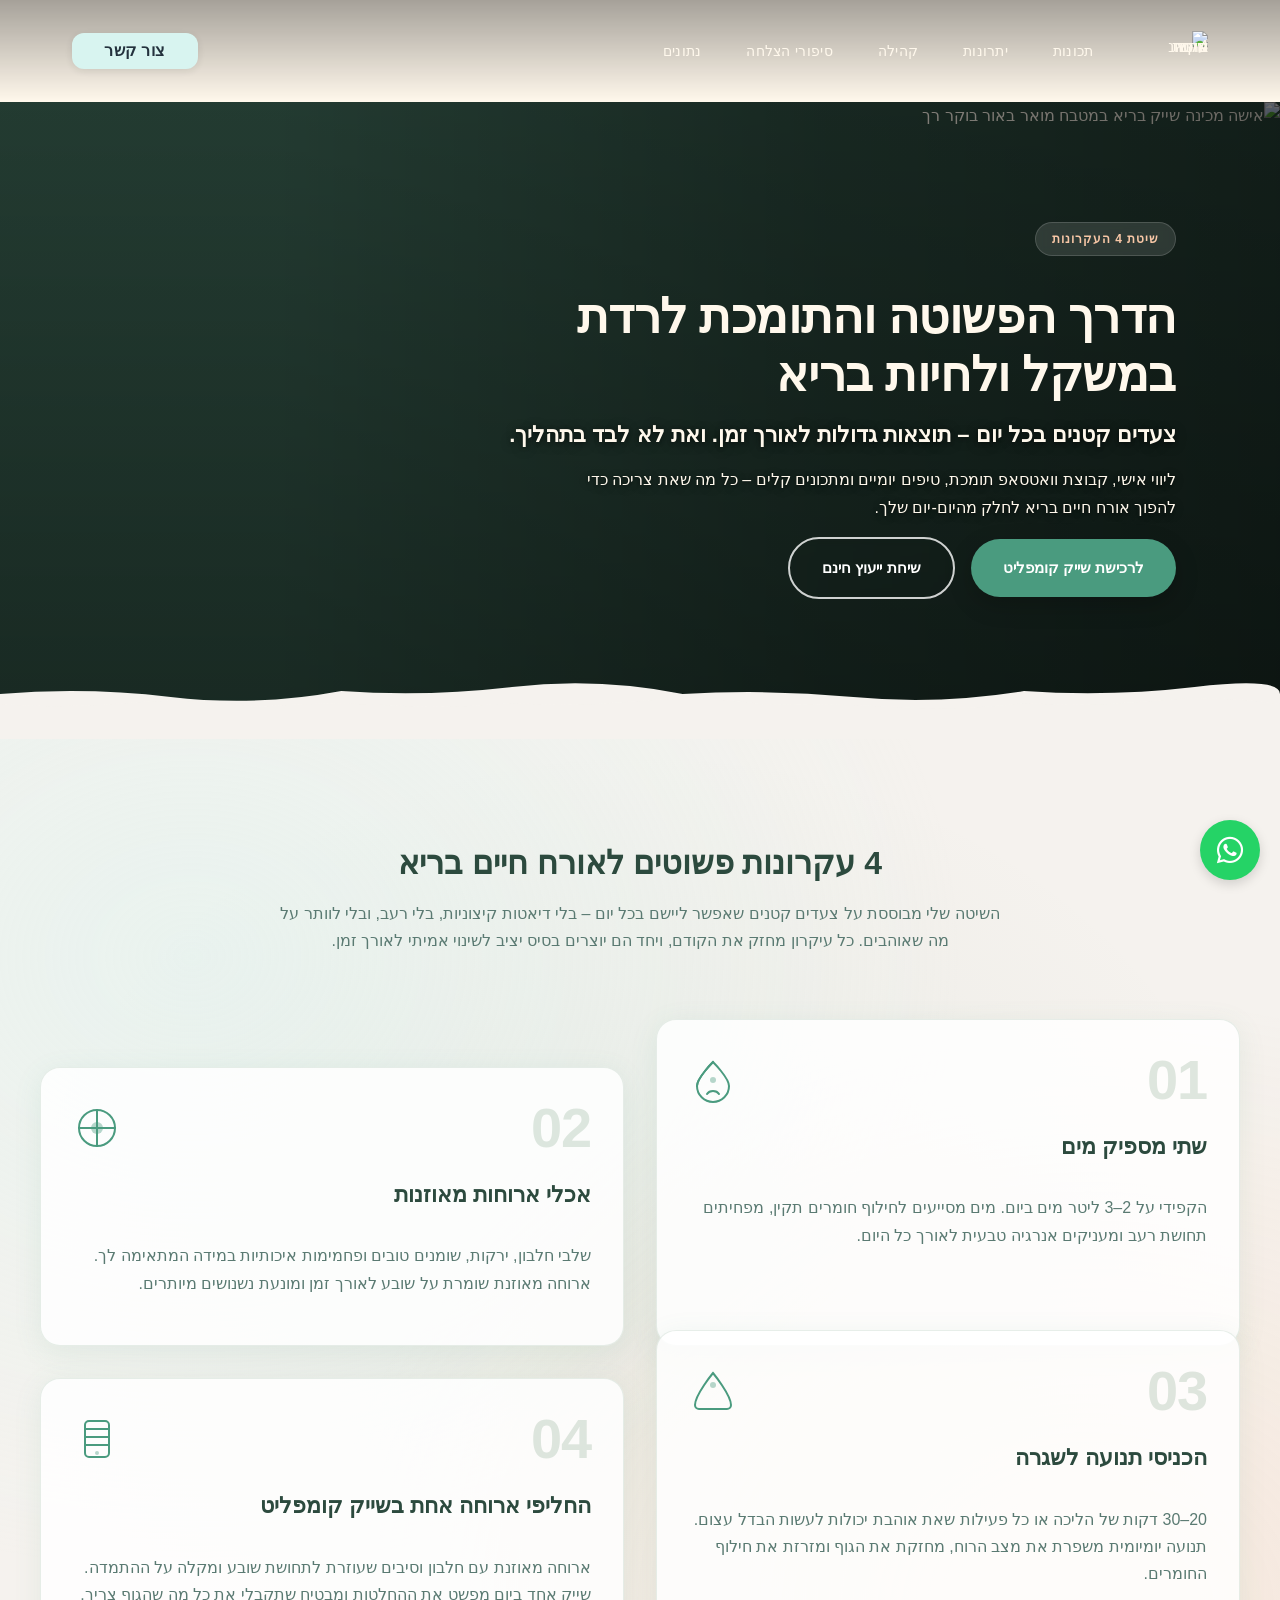
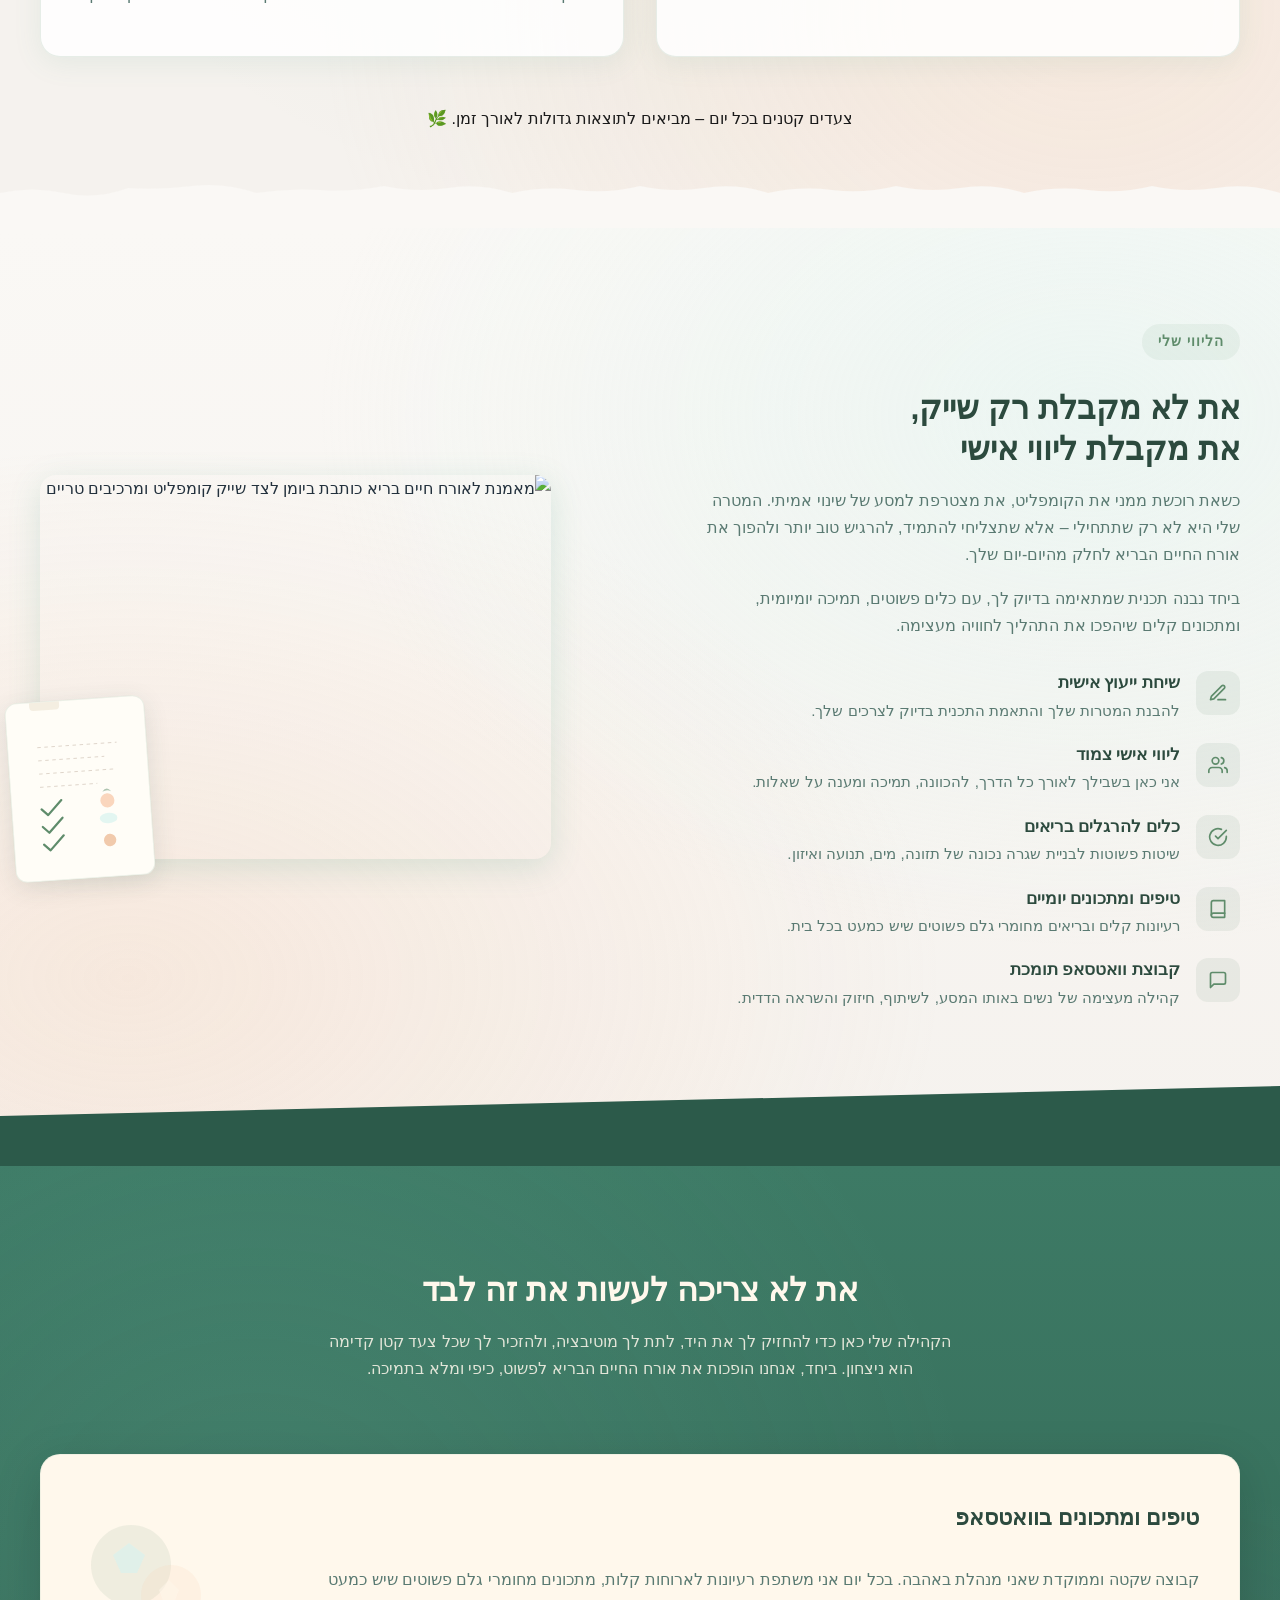
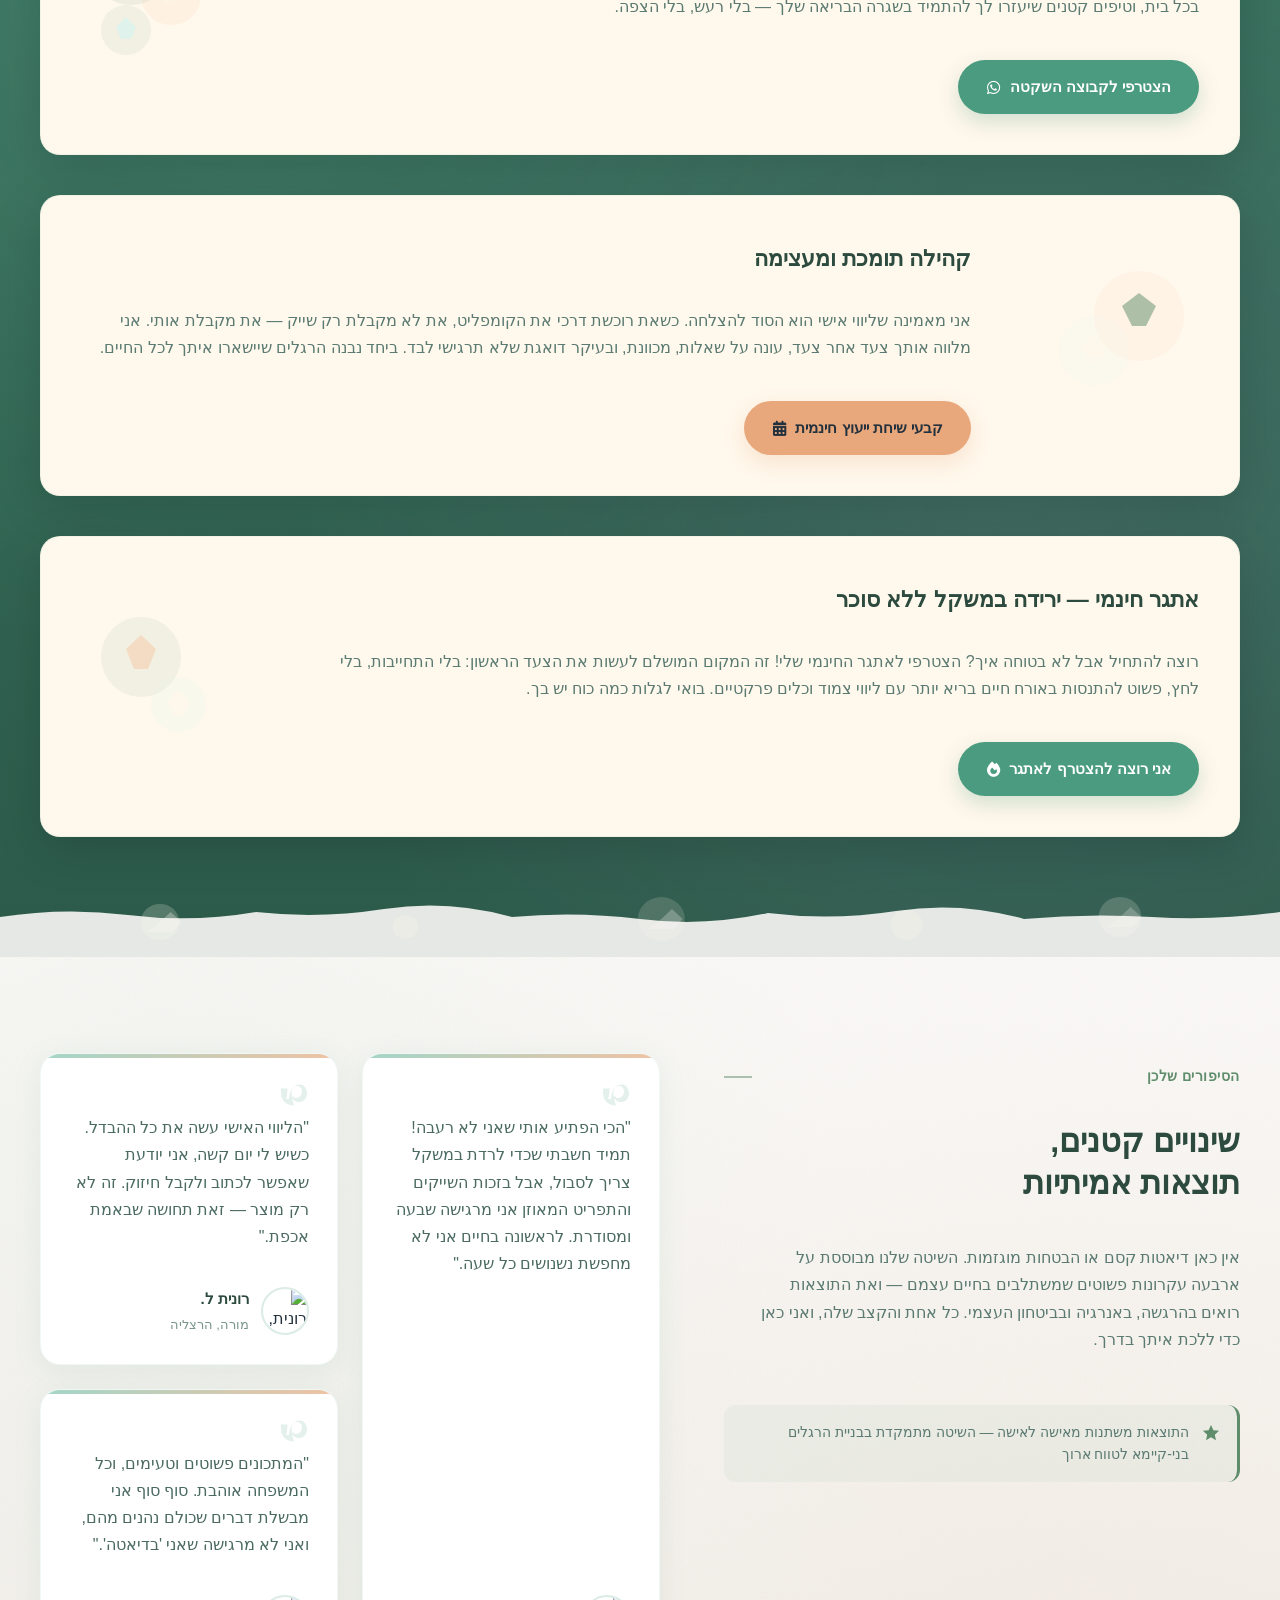
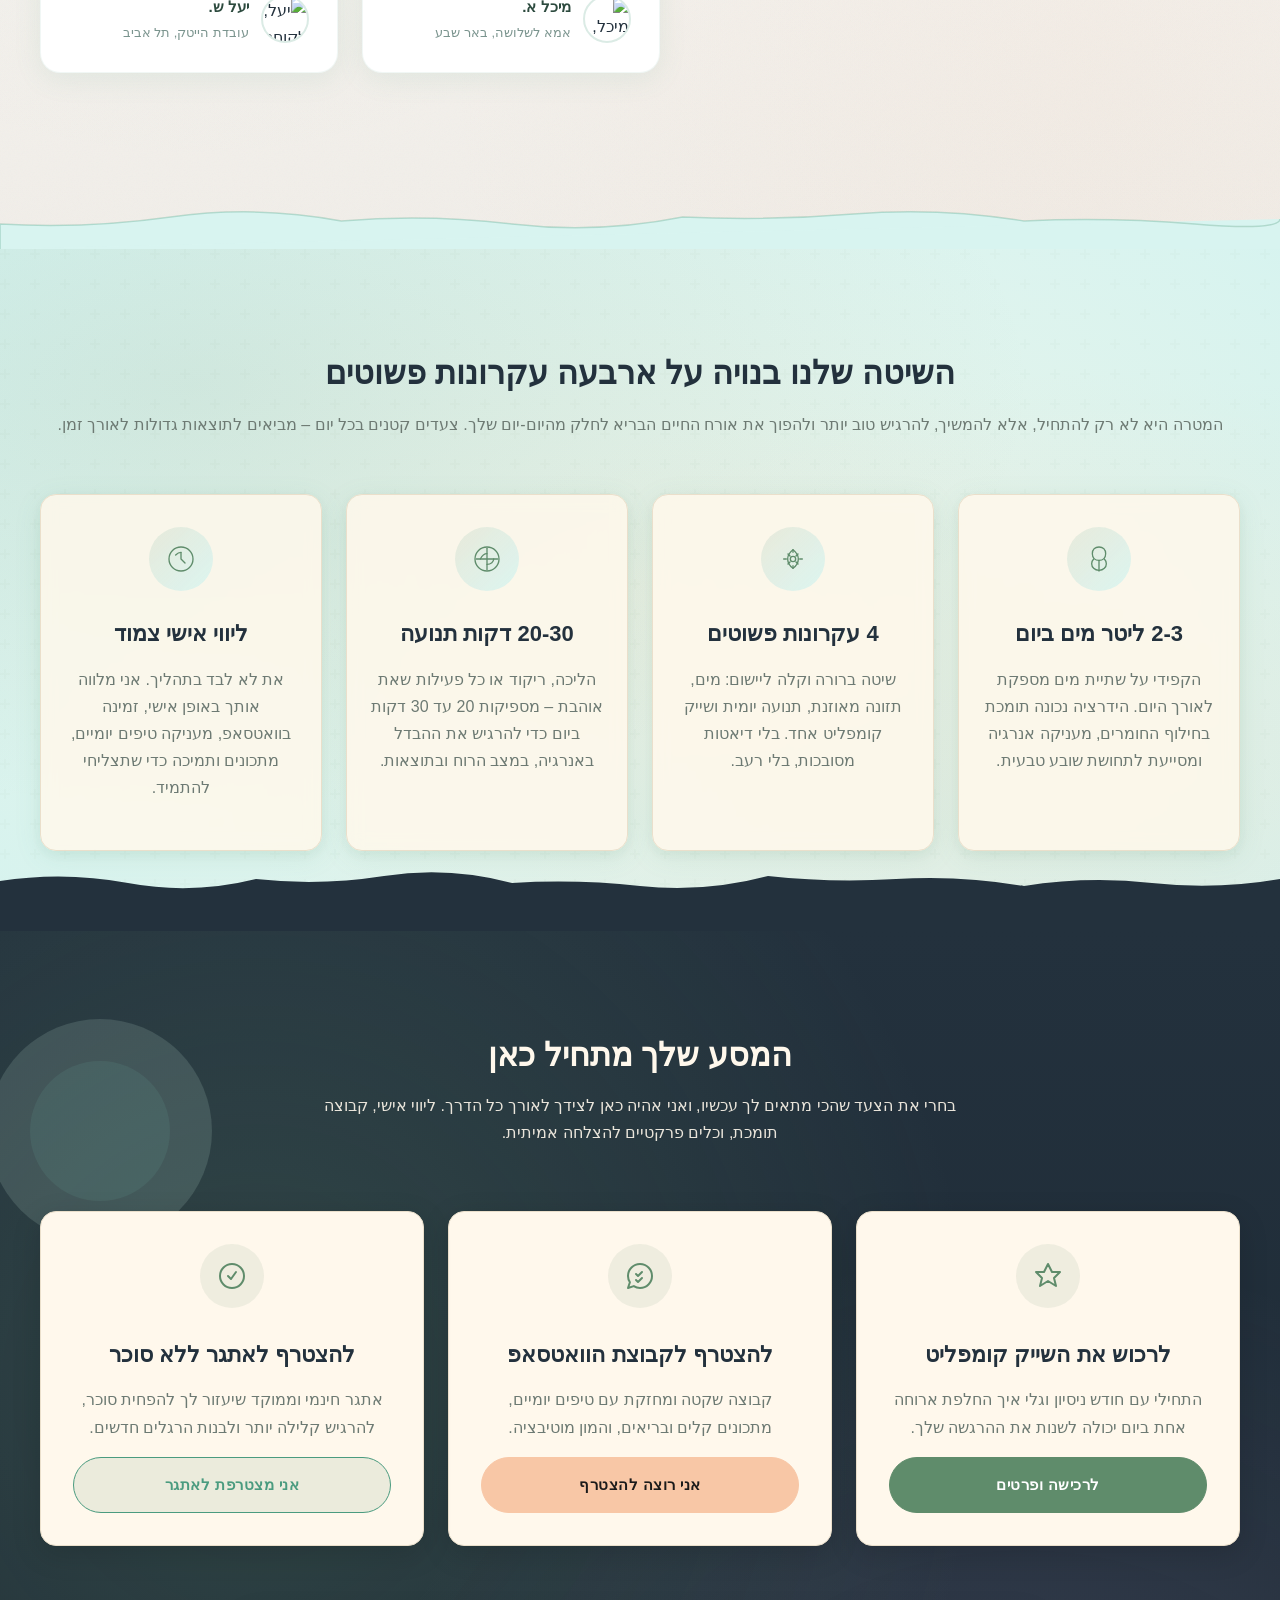
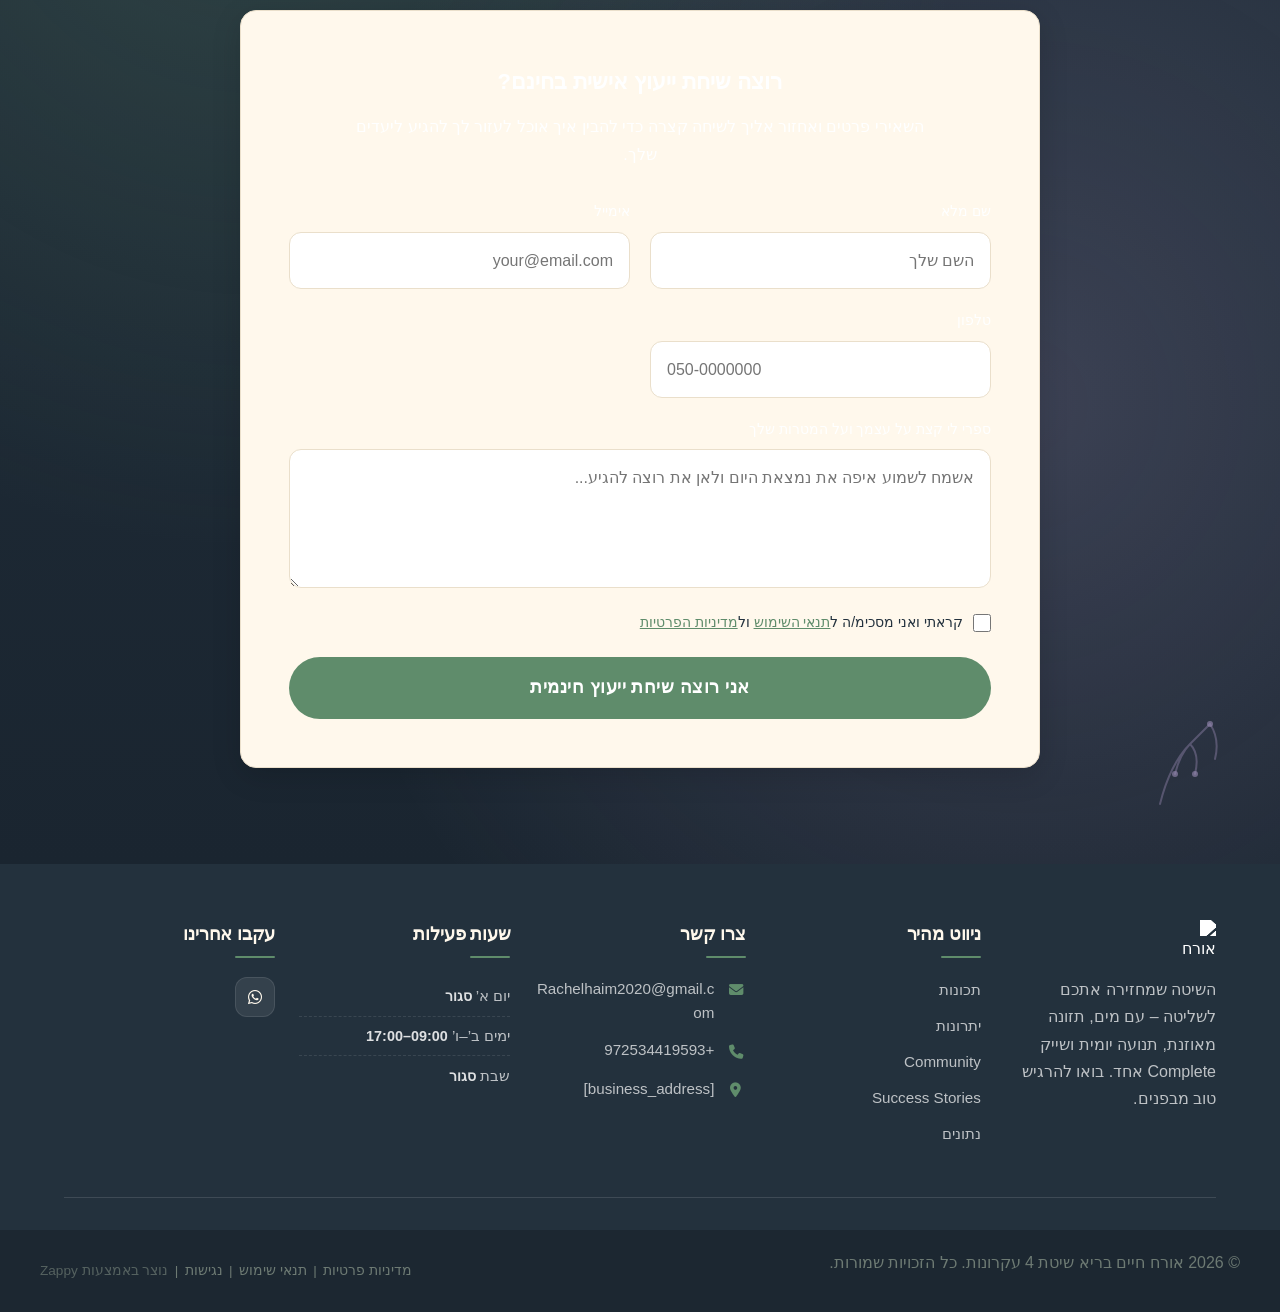
==== commit 52ab34a8: "Background sync: Progressive GitHub Sync" ====
--- a/index.html
+++ b/index.html
@@ -786,7 +786,7 @@
     </svg>
   </button>
   
-  <button class="phone-header-btn" data-phone="[business_phone]" aria-label="Call">
+  <button class="phone-header-btn" data-phone="+972534419593" aria-label="Call">
     <svg width="20" height="20" viewBox="0 0 24 24" fill="currentColor">
       <path d="M22 16.92v3a2 2 0 0 1-2.18 2 19.79 19.79 0 0 1-8.63-3.07 19.5 19.5 0 0 1-6-6 19.79 19.79 0 0 1-3.07-8.67A2 2 0 0 1 4.11 2h3a2 2 0 0 1 2 1.72 12.84 12.84 0 0 0 .7 2.81 2 2 0 0 1-.45 2.11L8.09 9.91a16 16 0 0 0 6 6l1.27-1.27a2 2 0 0 1 2.11-.45 12.84 12.84 0 0 0 2.81.7A2 2 0 0 1 22 16.92z"></path>
     </svg>
@@ -1246,7 +1246,7 @@
         const phoneLinks = document.querySelectorAll('a[href^="tel:"]');
         const phoneNumber = phoneLinks.length > 0 
           ? phoneLinks[0].getAttribute('href').replace('tel:', '')
-          : '[business_phone]';
+          : '+972534419593';
         
         window.location.href = 'tel:' + phoneNumber;
         console.log('[Navbar] Phone button clicked');
@@ -1473,7 +1473,7 @@
         <div class="island-card__content">
           <h3 class="island-card__title">טיפים ומתכונים בוואטסאפ</h3>
           <p class="island-card__text">קבוצה שקטה וממוקדת שאני מנהלת באהבה. בכל יום אני משתפת רעיונות לארוחות קלות, מתכונים מחומרי גלם פשוטים שיש כמעט בכל בית, וטיפים קטנים שיעזרו לך להתמיד בשגרה הבריאה שלך — בלי רעש, בלי הצפה.</p>
-          <a href="https://chat.whatsapp.com/Jk4arso1GDL1BgaDcmEZfj?s=cl&amp;p=a&amp;ilr=0" target="_blank" class="island-card__cta btn-primary">
+          <a href="https://wa.me/972534419593" target="_blank" class="island-card__cta btn-primary">
             <span>הצטרפי לקבוצה השקטה</span>
             <i class="fab fa-whatsapp" aria-hidden="true"></i>
           </a>
@@ -1768,7 +1768,7 @@
         </div>
         <h3 class="index-cta-section__card-title">להצטרף לקבוצת הוואטסאפ</h3>
         <p class="index-cta-section__card-text">קבוצה שקטה ומחזקת עם טיפים יומיים, מתכונים קלים ובריאים, והמון מוטיבציה.</p>
-        <a href="https://chat.whatsapp.com/Jk4arso1GDL1BgaDcmEZfj?s=cl&amp;p=a&amp;ilr=0" target="_blank" class="index-cta-section__btn index-cta-section__btn--secondary" style="color: #1A1A1A !important">אני רוצה להצטרף</a>
+        <a href="https://wa.me/972534419593" target="_blank" class="index-cta-section__btn index-cta-section__btn--secondary" style="color: #1A1A1A !important">אני רוצה להצטרף</a>
       </article>
 
       <!-- Card 3: Free Challenge -->
@@ -1874,11 +1874,11 @@
         <ul class="footer-contact">
           <li>
             <span class="contact-icon"><i class="fas fa-envelope"></i></span>
-            <span class="contact-text"><a href="mailto:[business_email]">[business_email]</a></span>
+            <span class="contact-text"><a href="mailto:Rachelhaim2020@gmail.com">Rachelhaim2020@gmail.com</a></span>
           </li>
           <li>
             <span class="contact-icon"><i class="fas fa-phone"></i></span>
-            <span class="contact-text"><a href="tel:[business_phone]">[business_phone]</a></span>
+            <span class="contact-text"><a href="tel:+972534419593">+972534419593</a></span>
           </li>
           <li><a href="/"><span class="contact-icon"><i class="fas fa-map-marker-alt"></i></span>
             <span class="contact-text">[business_address]</span></a></li>
@@ -1888,20 +1888,18 @@
       <!-- Business Hours -->
       <div class="footer-col footer-hours-col">
         <h4>שעות פעילות</h4>
-        <ul class="footer-hours">
-          <li><a href="/"><span class="hours-day">ימים א'–ה'</span> <span class="hours-time">09:00–18:00</span></a></li>
-          <li><a href="/"><span class="hours-day">יום ו'</span> <span class="hours-time">09:00–13:00</span></a></li>
-          <li><a href="/"><span class="hours-day">שבת</span> <span class="hours-time">סגור</span></a></li>
-        </ul>
+        <ul class="footer-hours"><li><a href="/"><span class="hours-day">יום א’</span> <span class="hours-time">סגור</span></a></li>
+<li><a href="/"><span class="hours-day">ימים ב’–ו’</span> <span class="hours-time">09:00–17:00</span></a></li>
+<li><a href="/"><span class="hours-day">שבת</span> <span class="hours-time">סגור</span></a></li></ul>
       </div>
 
       <!-- Social Media -->
       <div class="footer-col footer-social-col">
         <h4>עקבו אחרינו</h4>
         <div class="footer-social">
-          <a href="#" aria-label="Facebook" data-zappy-social-placeholder="true"><i class="fab fa-facebook-f"></i></a>
-          <a href="#" aria-label="Instagram" data-zappy-social-placeholder="true"><i class="fab fa-instagram"></i></a>
-          <a href="#" aria-label="WhatsApp" data-zappy-social-placeholder="true"><i class="fab fa-whatsapp"></i></a>
+          <a href="#" aria-label="Facebook" data-zappy-social-placeholder="true" style="display:none !important;"><i class="fab fa-facebook-f"></i></a>
+          <a href="#" aria-label="Instagram" data-zappy-social-placeholder="true" style="display:none !important;"><i class="fab fa-instagram"></i></a>
+          <a href="https://wa.me/972534419593" aria-label="WhatsApp" data-zappy-social-placeholder="true"><i class="fab fa-whatsapp"></i></a>
         </div>
       </div>
     </div>
@@ -1924,7 +1922,7 @@
   </div>
 </footer>
   
-  <a href="https://wa.me/[whatsapp_handle]" class="whatsapp-float" aria-label="WhatsApp">
+  <a href="https://wa.me/972534419593" class="whatsapp-float" aria-label="WhatsApp">
     <i class="fab fa-whatsapp"></i>
   </a>
   
